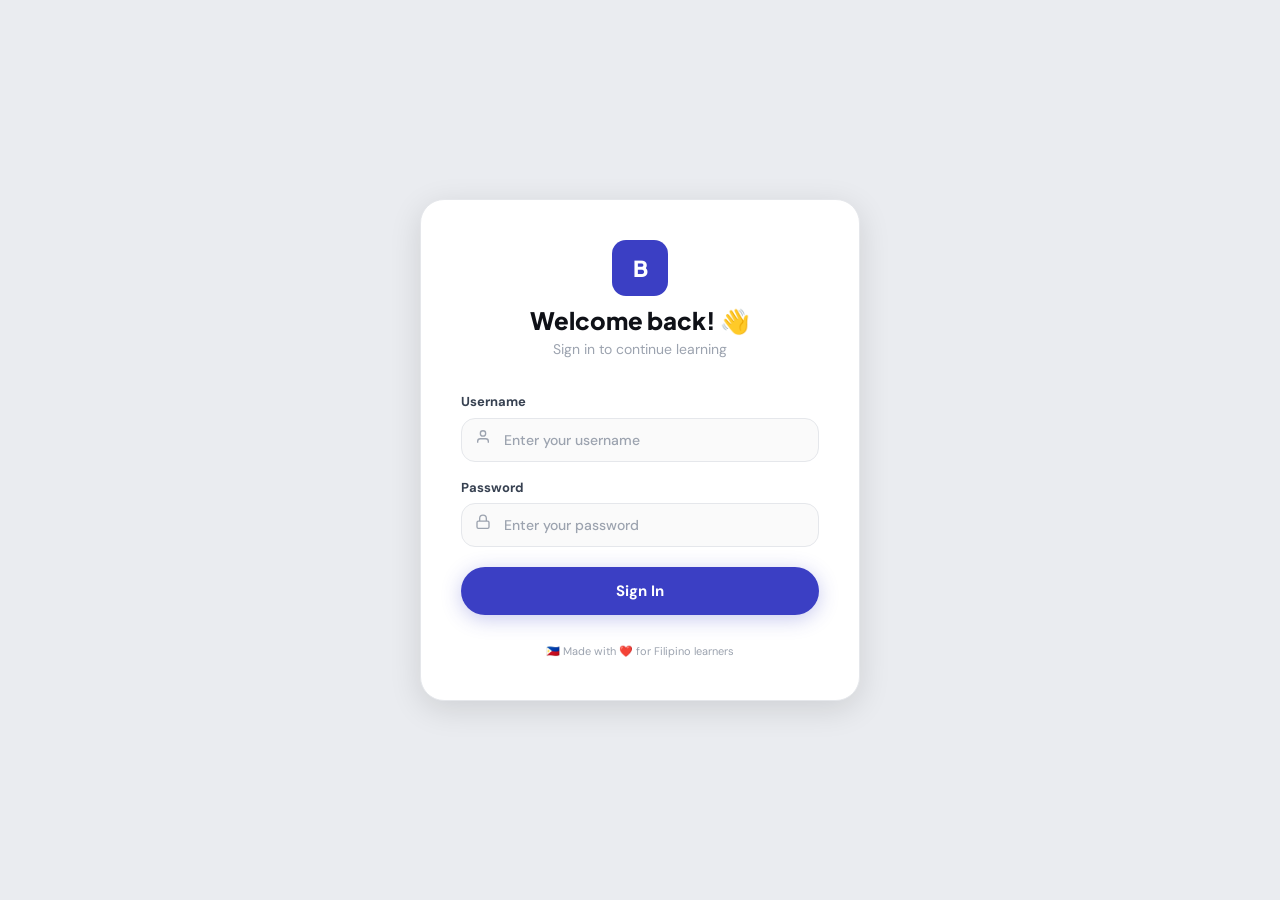
==== src/main/resources/static/index.html @ fdb2c3f0 "fix: create student profile for admin-created students and children" ====
<!doctype html>
<html lang="en">
  <head>
    <meta charset="UTF-8" />
    <meta name="viewport" content="width=device-width, initial-scale=1.0" />
    <title>BIBO – Bacoor Learn</title>
    <link
      href="https://fonts.googleapis.com/css2?family=Plus+Jakarta+Sans:wght@400;500;600;700;800;900&family=DM+Sans:wght@400;500;600;700&display=swap"
      rel="stylesheet"
    />
    <style>
      /* ─── CSS Reset & Variables ─────────────────────────────── */
      *,
      *::before,
      *::after {
        box-sizing: border-box;
        margin: 0;
        padding: 0;
      }

      :root {
        --bg: #eaecf0;
        --sidebar-bg: #ffffff;
        --card-bg: #ffffff;
        --primary: #3b3fc4;
        --primary-dark: #2e31a8;
        --primary-light: #eef0ff;
        --primary-mid: #6366f1;
        --accent-orange: #f59e0b;
        --accent-green: #10b981;
        --accent-red: #ef4444;
        --accent-pink: #ec4899;
        --text-900: #0f1117;
        --text-700: #374151;
        --text-500: #6b7280;
        --text-400: #9ca3af;
        --border: #e5e7eb;
        --shadow-sm: 0 1px 4px rgba(0, 0, 0, 0.06);
        --shadow-md: 0 4px 16px rgba(0, 0, 0, 0.08);
        --shadow-lg: 0 8px 32px rgba(0, 0, 0, 0.12);
        --shadow-primary: 0 4px 20px rgba(59, 63, 196, 0.28);
        --radius-sm: 10px;
        --radius-md: 14px;
        --radius-lg: 18px;
        --radius-xl: 24px;
        --sidebar-w: 260px;
        --font-display: "Plus Jakarta Sans", sans-serif;
        --font-body: "DM Sans", sans-serif;
      }

      html,
      body {
        font-family: var(--font-body);
        background: var(--bg);
        color: var(--text-700);
        min-height: 100vh;
        font-size: 15px;
        line-height: 1.5;
      }

      /* ─── Scrollbar ─────────────────────────────────────────── */
      ::-webkit-scrollbar {
        width: 5px;
      }
      ::-webkit-scrollbar-track {
        background: transparent;
      }
      ::-webkit-scrollbar-thumb {
        background: #d1d5db;
        border-radius: 99px;
      }

      /* ─── Layout ────────────────────────────────────────────── */
      #app-layout {
        display: flex;
        min-height: 100vh;
      }

      /* ─── Sidebar ───────────────────────────────────────────── */
      #sidebar {
        width: var(--sidebar-w);
        min-height: 100vh;
        background: var(--sidebar-bg);
        border-right: 1px solid var(--border);
        display: flex;
        flex-direction: column;
        padding: 24px 16px;
        position: fixed;
        top: 0;
        left: 0;
        bottom: 0;
        z-index: 100;
        transition: transform 0.3s cubic-bezier(0.4, 0, 0.2, 1);
      }

      #sidebar-overlay {
        display: none;
        position: fixed;
        inset: 0;
        background: rgba(0, 0, 0, 0.4);
        z-index: 99;
      }

      .sidebar-logo {
        display: flex;
        align-items: center;
        gap: 10px;
        padding: 4px 8px 20px;
        border-bottom: 1px solid var(--border);
        margin-bottom: 16px;
      }
      .sidebar-logo-icon {
        width: 40px;
        height: 40px;
        border-radius: 10px;
        background: var(--primary);
        color: white;
        display: flex;
        align-items: center;
        justify-content: center;
        font-family: var(--font-display);
        font-weight: 900;
        font-size: 18px;
      }
      .sidebar-logo-text {
        line-height: 1.1;
      }
      .sidebar-logo-title {
        font-family: var(--font-display);
        font-weight: 900;
        font-size: 17px;
        color: var(--text-900);
        letter-spacing: -0.3px;
      }
      .sidebar-logo-sub {
        font-size: 10px;
        font-weight: 600;
        color: var(--text-400);
        letter-spacing: 0.5px;
        text-transform: uppercase;
      }

      .sidebar-nav {
        flex: 1;
        display: flex;
        flex-direction: column;
        gap: 2px;
      }

      .nav-item {
        display: flex;
        align-items: center;
        gap: 12px;
        padding: 11px 12px;
        border-radius: var(--radius-sm);
        font-size: 14px;
        font-weight: 600;
        color: var(--text-500);
        cursor: pointer;
        transition: all 0.18s;
        border: none;
        background: transparent;
        width: 100%;
        text-align: left;
        text-decoration: none;
      }
      .nav-item:hover {
        background: var(--bg);
        color: var(--text-900);
      }
      .nav-item.active {
        background: var(--primary-light);
        color: var(--primary);
        font-weight: 700;
      }
      .nav-item svg {
        flex-shrink: 0;
        width: 18px;
        height: 18px;
      }

      .sidebar-streak {
        background: linear-gradient(135deg, #1e2a78 0%, #3b3fc4 100%);
        border-radius: var(--radius-lg);
        padding: 16px;
        color: white;
        margin-top: 12px;
      }
      .streak-label {
        font-size: 10px;
        font-weight: 700;
        letter-spacing: 0.8px;
        text-transform: uppercase;
        opacity: 0.7;
        margin-bottom: 4px;
        display: flex;
        align-items: center;
        justify-content: space-between;
      }
      .streak-number {
        font-family: var(--font-display);
        font-size: 36px;
        font-weight: 900;
        line-height: 1;
      }
      .streak-days {
        font-size: 16px;
        font-weight: 600;
        opacity: 0.85;
      }
      .streak-bar {
        height: 5px;
        background: rgba(255, 255, 255, 0.25);
        border-radius: 99px;
        margin-top: 12px;
        overflow: hidden;
      }
      .streak-bar-fill {
        height: 100%;
        background: var(--accent-orange);
        border-radius: 99px;
        width: 60%;
      }

      .sidebar-logout {
        display: flex;
        align-items: center;
        gap: 10px;
        padding: 10px 12px;
        border-radius: var(--radius-sm);
        font-size: 13px;
        font-weight: 600;
        color: var(--text-400);
        cursor: pointer;
        transition: all 0.18s;
        border: none;
        background: transparent;
        width: 100%;
        text-align: left;
        margin-top: 8px;
      }
      .sidebar-logout:hover {
        color: var(--accent-red);
        background: #fee2e2;
      }

      /* ─── Main Content ───────────────────────────────────────── */
      #main-content {
        margin-left: var(--sidebar-w);
        flex: 1;
        min-height: 100vh;
        padding: 36px 40px;
        overflow-x: hidden;
      }

      /* ─── Page animations ───────────────────────────────────── */
      .page {
        animation: pageFadeIn 0.28s ease;
      }
      @keyframes pageFadeIn {
        from {
          opacity: 0;
          transform: translateY(10px);
        }
        to {
          opacity: 1;
          transform: translateY(0);
        }
      }

      /* ─── Cards ─────────────────────────────────────────────── */
      .card {
        background: var(--card-bg);
        border-radius: var(--radius-lg);
        box-shadow: var(--shadow-sm);
        border: 1px solid var(--border);
        transition:
          box-shadow 0.2s,
          transform 0.2s;
      }
      .card:hover {
        box-shadow: var(--shadow-md);
      }
      .card-interactive {
        cursor: pointer;
      }
      .card-interactive:hover {
        transform: translateY(-2px);
        box-shadow: var(--shadow-md);
      }

      /* ─── Hero Banner ───────────────────────────────────────── */
      .hero-banner {
        background: linear-gradient(
          135deg,
          #1e2a78 0%,
          #3b3fc4 60%,
          #5b60e0 100%
        );
        border-radius: var(--radius-xl);
        padding: 36px 40px;
        color: white;
        position: relative;
        overflow: hidden;
      }
      .hero-banner::after {
        content: "";
        position: absolute;
        right: -20px;
        top: -20px;
        width: 260px;
        height: 260px;
        background: rgba(255, 255, 255, 0.05);
        border-radius: 50%;
      }
      .hero-banner-icon {
        position: absolute;
        right: 40px;
        top: 50%;
        transform: translateY(-50%);
        opacity: 0.15;
      }

      /* ─── Buttons ───────────────────────────────────────────── */
      .btn {
        display: inline-flex;
        align-items: center;
        justify-content: center;
        gap: 8px;
        border: none;
        cursor: pointer;
        font-family: var(--font-body);
        font-weight: 700;
        border-radius: 99px;
        transition: all 0.18s;
        text-decoration: none;
      }
      .btn:disabled {
        opacity: 0.6;
        cursor: not-allowed;
        transform: none !important;
      }

      .btn-primary {
        background: var(--primary);
        color: white;
        padding: 12px 28px;
        font-size: 14px;
        box-shadow: var(--shadow-primary);
      }
      .btn-primary:hover:not(:disabled) {
        background: var(--primary-dark);
        transform: translateY(-1px);
      }
      .btn-primary:active {
        transform: translateY(0);
      }

      .btn-white {
        background: white;
        color: var(--primary);
        padding: 12px 28px;
        font-size: 14px;
      }
      .btn-white:hover {
        background: #f5f5ff;
        transform: translateY(-1px);
      }

      .btn-orange {
        background: var(--accent-orange);
        color: white;
        padding: 12px 28px;
        font-size: 14px;
        box-shadow: 0 4px 16px rgba(245, 158, 11, 0.35);
      }
      .btn-orange:hover:not(:disabled) {
        filter: brightness(1.08);
        transform: translateY(-1px);
      }

      .btn-ghost {
        background: transparent;
        color: var(--primary);
        padding: 10px 20px;
        font-size: 14px;
        border: 1.5px solid var(--primary-light);
      }
      .btn-ghost:hover {
        background: var(--primary-light);
      }

      .btn-sm {
        padding: 8px 18px;
        font-size: 13px;
      }

      .btn-icon {
        width: 40px;
        height: 40px;
        border-radius: 50%;
        padding: 0;
        flex-shrink: 0;
      }

      /* ─── Stat chips ─────────────────────────────────────────── */
      .stat-chip {
        display: inline-flex;
        align-items: center;
        gap: 7px;
        background: white;
        border: 1px solid var(--border);
        border-radius: 99px;
        padding: 8px 16px;
        font-size: 13px;
        font-weight: 700;
        color: var(--text-700);
      }
      .stat-chip svg {
        width: 16px;
        height: 16px;
      }

      /* ─── Section heading ───────────────────────────────────── */
      .section-header {
        display: flex;
        align-items: center;
        justify-content: space-between;
        margin-bottom: 18px;
      }
      .section-title {
        font-family: var(--font-display);
        font-size: 18px;
        font-weight: 800;
        color: var(--text-900);
      }
      .section-link {
        font-size: 13px;
        font-weight: 700;
        color: var(--primary);
        cursor: pointer;
        text-decoration: none;
      }
      .section-link:hover {
        text-decoration: underline;
      }

      /* ─── Progress bar ──────────────────────────────────────── */
      .progress-track {
        background: var(--bg);
        border-radius: 99px;
        overflow: hidden;
      }
      .progress-fill {
        background: linear-gradient(90deg, var(--primary), var(--primary-mid));
        border-radius: 99px;
        transition: width 0.6s cubic-bezier(0.4, 0, 0.2, 1);
        height: 100%;
      }

      /* ─── Badge/pill ────────────────────────────────────────── */
      .badge {
        display: inline-flex;
        align-items: center;
        border-radius: 99px;
        font-size: 11px;
        font-weight: 700;
        padding: 3px 10px;
      }
      .badge-easy {
        background: #d1fae5;
        color: #065f46;
      }
      .badge-medium {
        background: #fef3c7;
        color: #92400e;
      }
      .badge-hard {
        background: #fee2e2;
        color: #991b1b;
      }
      .badge-new {
        background: var(--primary-light);
        color: var(--primary);
      }
      .badge-done {
        background: #d1fae5;
        color: #065f46;
      }
      .badge-progress {
        background: #fef3c7;
        color: #92400e;
      }

      /* ─── Inputs ─────────────────────────────────────────────── */
      .bibo-input {
        width: 100%;
        padding: 12px 16px;
        border: 1.5px solid var(--border);
        border-radius: var(--radius-md);
        font-family: var(--font-body);
        font-size: 14px;
        font-weight: 500;
        color: var(--text-900);
        background: #fafafa;
        outline: none;
        transition:
          border-color 0.2s,
          box-shadow 0.2s;
      }
      .bibo-input:focus {
        border-color: var(--primary);
        box-shadow: 0 0 0 3px rgba(59, 63, 196, 0.1);
        background: white;
      }
      .bibo-input::placeholder {
        color: var(--text-400);
      }

      .input-group {
        position: relative;
      }
      .input-icon {
        position: absolute;
        left: 14px;
        top: 50%;
        transform: translateY(-50%);
        color: var(--text-400);
        pointer-events: none;
      }
      .input-group .bibo-input {
        padding-left: 42px;
      }

      /* ─── Chat ───────────────────────────────────────────────── */
      .chat-bubble-ai {
        background: white;
        border-radius: 18px 18px 18px 4px;
        box-shadow: var(--shadow-sm);
        border: 1px solid var(--border);
      }
      .chat-bubble-user {
        background: var(--primary);
        color: white;
        border-radius: 18px 18px 4px 18px;
      }

      /* ─── Toast ─────────────────────────────────────────────── */
      #toast {
        position: fixed;
        bottom: 32px;
        left: 50%;
        transform: translateX(-50%) translateY(16px);
        background: var(--text-900);
        color: white;
        padding: 12px 24px;
        border-radius: 99px;
        font-size: 13px;
        font-weight: 700;
        z-index: 9999;
        opacity: 0;
        transition: all 0.3s cubic-bezier(0.4, 0, 0.2, 1);
        pointer-events: none;
        white-space: nowrap;
      }
      #toast.show {
        opacity: 1;
        transform: translateX(-50%) translateY(0);
      }

      /* ─── Spinner ───────────────────────────────────────────── */
      .spinner {
        width: 28px;
        height: 28px;
        border: 3px solid var(--border);
        border-top-color: var(--primary);
        border-radius: 50%;
        animation: spin 0.7s linear infinite;
      }
      @keyframes spin {
        to {
          transform: rotate(360deg);
        }
      }

      /* ─── Typing dots ───────────────────────────────────────── */
      .typing-dot {
        width: 7px;
        height: 7px;
        background: var(--primary-mid);
        border-radius: 50%;
        animation: typingBounce 1.2s ease-in-out infinite;
      }
      .typing-dot:nth-child(2) {
        animation-delay: 0.2s;
      }
      .typing-dot:nth-child(3) {
        animation-delay: 0.4s;
      }
      @keyframes typingBounce {
        0%,
        60%,
        100% {
          transform: translateY(0);
          opacity: 0.4;
        }
        30% {
          transform: translateY(-7px);
          opacity: 1;
        }
      }

      /* ─── Shake ─────────────────────────────────────────────── */
      @keyframes shake {
        0%,
        100% {
          transform: translateX(0);
        }
        20%,
        60% {
          transform: translateX(-6px);
        }
        40%,
        80% {
          transform: translateX(6px);
        }
      }
      .shake {
        animation: shake 0.4s;
      }

      /* ─── Auth pages ─────────────────────────────────────────── */
      #app-auth {
        min-height: 100vh;
        display: flex;
        align-items: center;
        justify-content: center;
        padding: 24px;
        background: var(--bg);
      }
      .auth-card {
        width: 100%;
        max-width: 440px;
        background: white;
        border-radius: var(--radius-xl);
        padding: 40px;
        box-shadow: var(--shadow-lg);
        border: 1px solid var(--border);
      }

      /* ─── Subject color themes ──────────────────────────────── */
      .sub-math {
        --sc: #3b3fc4;
        --sp: #eef0ff;
      }
      .sub-science {
        --sc: #0d9488;
        --sp: #ccfbf1;
      }
      .sub-reading {
        --sc: #f59e0b;
        --sp: #fef3c7;
      }
      .sub-filipino {
        --sc: #ef4444;
        --sp: #fee2e2;
      }
      .sub-arts {
        --sc: #ec4899;
        --sp: #fce7f3;
      }
      .sub-values {
        --sc: #10b981;
        --sp: #d1fae5;
      }

      /* ─── Section dots (lesson) ─────────────────────────────── */
      .section-dot {
        width: 9px;
        height: 9px;
        border-radius: 50%;
        background: var(--border);
        transition: all 0.2s;
      }
      .section-dot.active {
        background: var(--primary);
        transform: scale(1.3);
      }
      .section-dot.done {
        background: var(--accent-green);
      }

      /* ─── Step dots (register) ──────────────────────────────── */
      .step-dot {
        width: 30px;
        height: 30px;
        border-radius: 50%;
        background: var(--border);
        border: 2px solid var(--border);
        display: flex;
        align-items: center;
        justify-content: center;
        font-size: 12px;
        font-weight: 800;
        color: var(--text-400);
        transition: all 0.3s;
      }
      .step-dot.active {
        background: var(--primary);
        border-color: var(--primary);
        color: white;
        box-shadow: 0 0 0 4px rgba(59, 63, 196, 0.18);
      }
      .step-dot.done {
        background: var(--accent-green);
        border-color: var(--accent-green);
        color: white;
      }

      /* ─── Quiz option cards ─────────────────────────────────── */
      .quiz-option {
        display: flex;
        align-items: center;
        gap: 16px;
        padding: 18px 24px;
        border: 2px solid var(--border);
        border-radius: var(--radius-lg);
        cursor: pointer;
        transition: all 0.18s;
        background: white;
        font-size: 16px;
        font-weight: 600;
        color: var(--text-700);
      }
      .quiz-option:hover {
        border-color: var(--primary);
        background: var(--primary-light);
        color: var(--primary);
      }
      .quiz-option.selected {
        border-color: var(--primary);
        background: var(--primary-light);
        color: var(--primary);
      }
      .quiz-option.correct {
        border-color: var(--accent-green);
        background: #d1fae5;
        color: #065f46;
      }
      .quiz-option.wrong {
        border-color: var(--accent-red);
        background: #fee2e2;
        color: #991b1b;
      }
      .quiz-option-key {
        width: 32px;
        height: 32px;
        border-radius: 8px;
        background: var(--bg);
        display: flex;
        align-items: center;
        justify-content: center;
        font-size: 13px;
        font-weight: 800;
        flex-shrink: 0;
        transition: all 0.18s;
      }

      /* ─── Leaderboard ───────────────────────────────────────── */
      .leaderboard-row {
        display: flex;
        align-items: center;
        gap: 12px;
        padding: 14px 0;
        border-bottom: 1px solid var(--border);
      }
      .leaderboard-row:last-child {
        border-bottom: none;
      }
      .leaderboard-row.me {
        background: var(--primary-light);
        border-radius: var(--radius-md);
        padding: 14px 16px;
        margin: 0 -16px;
        border-bottom: none;
      }

      /* ─── Mobile hamburger ──────────────────────────────────── */
      #mobile-menu-btn {
        display: none;
        position: fixed;
        top: 16px;
        left: 16px;
        z-index: 101;
        width: 40px;
        height: 40px;
        border-radius: var(--radius-sm);
        background: white;
        border: 1px solid var(--border);
        box-shadow: var(--shadow-sm);
        cursor: pointer;
        align-items: center;
        justify-content: center;
        flex-direction: column;
        gap: 5px;
      }
      #mobile-menu-btn span {
        display: block;
        width: 18px;
        height: 2px;
        background: var(--text-700);
        border-radius: 99px;
        transition: all 0.2s;
      }

      /* ─── Responsive ────────────────────────────────────────── */
      @media (max-width: 900px) {
        #sidebar {
          transform: translateX(-100%);
        }
        #sidebar.open {
          transform: translateX(0);
        }
        #sidebar-overlay {
          display: block;
          opacity: 0;
          pointer-events: none;
          transition: opacity 0.3s;
        }
        #sidebar-overlay.open {
          opacity: 1;
          pointer-events: all;
        }
        #main-content {
          margin-left: 0;
          padding: 24px 20px;
          padding-top: 72px;
        }
        #mobile-menu-btn {
          display: flex;
        }
      }

      @media (max-width: 640px) {
        #main-content {
          padding: 16px;
          padding-top: 68px;
        }
        .hero-banner {
          padding: 24px 24px;
        }
        .hero-banner-icon {
          display: none;
        }
        .auth-card {
          padding: 28px 24px;
        }
      }

      /* ─── Utility ───────────────────────────────────────────── */
      .grid-2 {
        display: grid;
        grid-template-columns: 1fr 1fr;
        gap: 16px;
      }
      .grid-3 {
        display: grid;
        grid-template-columns: repeat(3, 1fr);
        gap: 16px;
      }
      .grid-4 {
        display: grid;
        grid-template-columns: repeat(4, 1fr);
        gap: 16px;
      }
      @media (max-width: 1200px) {
        .grid-4 {
          grid-template-columns: repeat(2, 1fr);
        }
      }
      @media (max-width: 768px) {
        .grid-3,
        .grid-2 {
          grid-template-columns: 1fr;
        }
      }

      .flex-between {
        display: flex;
        align-items: center;
        justify-content: space-between;
      }
      .flex-center {
        display: flex;
        align-items: center;
      }
      .gap-8 {
        gap: 8px;
      }
      .gap-12 {
        gap: 12px;
      }
      .gap-16 {
        gap: 16px;
      }
      .mb-8 {
        margin-bottom: 8px;
      }
      .mb-12 {
        margin-bottom: 12px;
      }
      .mb-16 {
        margin-bottom: 16px;
      }
      .mb-24 {
        margin-bottom: 24px;
      }
      .mb-32 {
        margin-bottom: 32px;
      }
      .text-sm {
        font-size: 13px;
      }
      .text-xs {
        font-size: 11px;
      }
      .font-bold {
        font-weight: 700;
      }
      .font-black {
        font-weight: 900;
      }
      .text-primary {
        color: var(--primary);
      }
      .text-muted {
        color: var(--text-500);
      }
      .text-orange {
        color: var(--accent-orange);
      }
      .text-green {
        color: var(--accent-green);
      }
      .text-red {
        color: var(--accent-red);
      }
      .truncate {
        overflow: hidden;
        text-overflow: ellipsis;
        white-space: nowrap;
      }

      h1 {
        font-family: var(--font-display);
        font-size: 28px;
        font-weight: 900;
        color: var(--text-900);
        line-height: 1.2;
      }
      h2 {
        font-family: var(--font-display);
        font-size: 22px;
        font-weight: 800;
        color: var(--text-900);
      }
      h3 {
        font-family: var(--font-display);
        font-size: 18px;
        font-weight: 800;
        color: var(--text-900);
      }

      /* ─── Password strength ─────────────────────────────────── */
      .pw-bar {
        height: 4px;
        flex: 1;
        border-radius: 99px;
        background: var(--border);
        transition: background 0.3s;
      }

      /* ─── Pulse animation for streak ────────────────────────── */
      @keyframes pulse-glow {
        0%,
        100% {
          box-shadow: 0 0 0 0 rgba(245, 158, 11, 0.4);
        }
        50% {
          box-shadow: 0 0 0 8px rgba(245, 158, 11, 0);
        }
      }
      .pulse-glow {
        animation: pulse-glow 2s ease-in-out infinite;
      }
    </style>
  </head>
  <body>
    <!-- Mobile hamburger -->
    <button id="mobile-menu-btn" onclick="toggleSidebar()" aria-label="Menu">
      <span></span><span></span><span></span>
    </button>

    <!-- Sidebar overlay -->
    <div id="sidebar-overlay" onclick="toggleSidebar()"></div>

    <!-- Toast -->
    <div id="toast"></div>

    <!-- App root (auth pages render here directly) -->
    <div id="app"></div>

    <script>
      /* ============================================================
   BIBO SPA — Redesigned UI (backend contract unchanged)
   ============================================================ */

      // ── API Layer (unchanged) ──────────────────────────────────
      const API_BASE = "/api";
      //const API_BASE = "";

      const api = {
        async request(method, path, body = null, token = null) {
          const headers = { "Content-Type": "application/json" };
          const validToken =
            token &&
            token !== "null" &&
            token !== "undefined" &&
            token.trim() !== "";
          if (validToken) headers["Authorization"] = `Bearer ${token}`;
          const opts = { method, headers };
          if (body) opts.body = JSON.stringify(body);

          const res = await fetch(API_BASE + path, opts);

          if (!res.ok) {
            const err = await res
              .json()
              .catch(() => ({ message: "Something went wrong" }));
            throw new Error(err.message || `HTTP ${res.status}`);
          }

          return res.json();
        },

        login: (data) => api.request("POST", "/auth/login", data),
        registerStudent: (data) =>
          api.request("POST", "/auth/register/student", data),

        registerParent: (data) =>
          api.request("POST", "/auth/register/parent", data),

        registerTeacher: (data) =>
          api.request("POST", "/auth/register/teacher", data),

        getMe: () => api.request("GET", "/student/me", null, state.token),

        getSubjects: () =>
          api.request("GET", "/subjects/active", null, state.token),

        getLessons: (sid) =>
          api.request("GET", `/lessons/subject/${sid}`, null, state.token),

        getLesson: (lid) =>
          api.request("GET", `/lessons/${lid}`, null, state.token),

        getProgress: (lessonId) =>
          api.request(
            "GET",
            `/student/lessons/${lessonId}/progress`,
            null,
            state.token,
          ),

        getSectionsByLesson: (lessonId) =>
          api.request(
            "GET",
            `/lesson-sections/lesson/${lessonId}`,
            null,
            state.token,
          ),

        startProgress: (lessonId) =>
          api.request(
            "POST",
            `/student/lessons/${lessonId}/start`,
            {},
            state.token,
          ),

        updateProgress: (lessonId, data) =>
          api.request(
            "PATCH",
            `/student/lessons/${lessonId}/progress`,
            data,
            state.token,
          ),

        completeLesson: (lessonId) =>
          api.request(
            "POST",
            `/student/lessons/${lessonId}/complete`,
            {},
            state.token,
          ),

        aiChat: (data) => api.request("POST", "/ai/chat", data, state.token),

        getQuizzesByLesson: (lessonId) =>
          api.request("GET", `/quiz/lesson/${lessonId}`, null, state.token),

        submitQuiz: (data) =>
          api.request("POST", "/quiz/submit", data, state.token),
      };

      // ── State (unchanged) ──────────────────────────────────────
      const state = {
        token: localStorage.getItem("bibo_token") || null,
        user: JSON.parse(localStorage.getItem("bibo_user") || "null"),
        currentPage: "login",
        selectedSubject: null,
        selectedLesson: null,
        chatHistory: [],
        parentView: false,
      };

      function setState(updates) {
        Object.assign(state, updates);
      }

      function saveAuth(token, user) {
        if (
          !token ||
          token === "null" ||
          token === "undefined" ||
          token.trim() === ""
        ) {
          throw new Error("Invalid token received from server");
        }
        state.token = token;
        state.user = user || null;
        localStorage.setItem("bibo_token", token);
        localStorage.setItem("bibo_user", JSON.stringify(user || null));
      }

      function clearAuth() {
        state.token = null;
        state.user = null;
        localStorage.removeItem("bibo_token");
        localStorage.removeItem("bibo_user");
      }

      // ── Router ─────────────────────────────────────────────────
      function navigate(page, data = {}) {
        setState({ currentPage: page, ...data });
        render();
        window.scrollTo(0, 0);
        // Close mobile sidebar
        const sidebar = document.getElementById("sidebar");
        if (sidebar) {
          sidebar.classList.remove("open");
          document.getElementById("sidebar-overlay").classList.remove("open");
        }
      }

      function render() {
        const app = document.getElementById("app");

        if (!state.token) {
          app.innerHTML = `<div id="app-auth">${LoginPage()}</div>`;
          bindLogin();
          return;
        }

        // Authenticated: sidebar + main layout
        app.innerHTML = `
    <div id="app-layout">
      ${SidebarHtml()}
      <div id="main-content">
        <div id="page-container"></div>
      </div>
    </div>`;

        updateSidebarActive();

        const pages = {
          dashboard: () => {
            document.getElementById("page-container").innerHTML =
              DashboardPage();
            bindDashboard();
          },
          subjects: () => {
            document.getElementById("page-container").innerHTML =
              SubjectsPage();
            bindSubjects();
          },
          lessons: () => {
            document.getElementById("page-container").innerHTML = LessonsPage();
            bindLessons();
          },
          lesson: () => {
            document.getElementById("page-container").innerHTML =
              LessonDetailPage();
            bindLessonDetail();
          },
          ai: () => {
            document.getElementById("page-container").innerHTML = AIChatPage();
            bindAIChat();
          },
          parent: () => {
            document.getElementById("page-container").innerHTML =
              ParentViewPage();
            bindParent();
          },
        };
        (pages[state.currentPage] || pages.dashboard)();
      }

      function toggleSidebar() {
        const sidebar = document.getElementById("sidebar");
        const overlay = document.getElementById("sidebar-overlay");
        if (!sidebar) return;
        sidebar.classList.toggle("open");
        overlay.classList.toggle("open");
      }

      function updateSidebarActive() {
        document.querySelectorAll(".nav-item").forEach((el) => {
          el.classList.toggle("active", el.dataset.page === state.currentPage);
        });
      }

      // ── Toast ──────────────────────────────────────────────────
      function showToast(msg, emoji = "✅") {
        const t = document.getElementById("toast");
        t.textContent = `${emoji} ${msg}`;
        t.classList.add("show");
        setTimeout(() => t.classList.remove("show"), 2800);
      }

      // ── Helpers ────────────────────────────────────────────────
      function Loading(msg = "Loading...") {
        return `<div style="display:flex;flex-direction:column;align-items:center;justify-content:center;padding:60px 20px;gap:16px;">
    <div class="spinner"></div>
    <p style="color:var(--text-400);font-size:13px;font-weight:600;">${msg}</p>
  </div>`;
      }

      function EmptyState(emoji, title, sub) {
        return `<div style="display:flex;flex-direction:column;align-items:center;justify-content:center;padding:60px 20px;gap:12px;text-align:center;">
    <div style="font-size:44px;">${emoji}</div>
    <h3 style="font-size:18px;">${title}</h3>
    <p style="color:var(--text-400);font-size:13px;">${sub}</p>
  </div>`;
      }

      function ErrorState(msg) {
        return `<div style="display:flex;flex-direction:column;align-items:center;justify-content:center;padding:60px 20px;gap:12px;text-align:center;">
    <div style="font-size:40px;">😕</div>
    <h3 style="font-size:18px;">Oops!</h3>
    <p style="color:var(--text-400);font-size:13px;">${msg}</p>
  </div>`;
      }

      function statusBadge(status) {
        if (status === "COMPLETED") {
          return `<span class="badge badge-done">✓ Done</span>`;
        }

        if (status === "IN_PROGRESS") {
          return `<span class="badge badge-progress">In Progress</span>`;
        }

        return `<span class="badge badge-new">New</span>`;
      }

      const SUBJECT_STYLES = {
        Math: {
          color: "#3B3FC4",
          pale: "#EEF0FF",
          icon: "🔢",
          gradient: "linear-gradient(135deg,#3B3FC4,#6366F1)",
        },
        Science: {
          color: "#0D9488",
          pale: "#CCFBF1",
          icon: "🔬",
          gradient: "linear-gradient(135deg,#0D9488,#0F766E)",
        },
        Reading: {
          color: "#F59E0B",
          pale: "#FEF3C7",
          icon: "📖",
          gradient: "linear-gradient(135deg,#F59E0B,#D97706)",
        },
        Filipino: {
          color: "#EF4444",
          pale: "#FEE2E2",
          icon: "🇵🇭",
          gradient: "linear-gradient(135deg,#EF4444,#DC2626)",
        },
        Arts: {
          color: "#EC4899",
          pale: "#FCE7F3",
          icon: "🎨",
          gradient: "linear-gradient(135deg,#EC4899,#DB2777)",
        },
        Values: {
          color: "#10B981",
          pale: "#D1FAE5",
          icon: "🌟",
          gradient: "linear-gradient(135deg,#10B981,#059669)",
        },
        English: {
          color: "#3B3FC4",
          pale: "#EEF0FF",
          icon: "📘",
          gradient: "linear-gradient(135deg,#3B3FC4,#6366F1)",
        },
        default: {
          color: "#3B3FC4",
          pale: "#EEF0FF",
          icon: "📝",
          gradient: "linear-gradient(135deg,#3B3FC4,#6366F1)",
        },
      };
      function getSubjectStyle(name) {
        return SUBJECT_STYLES[name] || SUBJECT_STYLES["default"];
      }

      function escapeHtml(str) {
        return String(str)
          .replace(/&/g, "&amp;")
          .replace(/</g, "&lt;")
          .replace(/>/g, "&gt;")
          .replace(/\n/g, "<br/>");
      }

      // SVG icons
      const icons = {
        dashboard: `<svg viewBox="0 0 24 24" fill="none" stroke="currentColor" stroke-width="2" stroke-linecap="round" stroke-linejoin="round"><rect x="3" y="3" width="7" height="7" rx="1"/><rect x="14" y="3" width="7" height="7" rx="1"/><rect x="3" y="14" width="7" height="7" rx="1"/><rect x="14" y="14" width="7" height="7" rx="1"/></svg>`,
        lessons: `<svg viewBox="0 0 24 24" fill="none" stroke="currentColor" stroke-width="2" stroke-linecap="round" stroke-linejoin="round"><path d="M2 3h6a4 4 0 0 1 4 4v14a3 3 0 0 0-3-3H2z"/><path d="M22 3h-6a4 4 0 0 0-4 4v14a3 3 0 0 1 3-3h7z"/></svg>`,
        games: `<svg viewBox="0 0 24 24" fill="none" stroke="currentColor" stroke-width="2" stroke-linecap="round" stroke-linejoin="round"><rect x="2" y="6" width="20" height="12" rx="4"/><path d="M6 12h4m-2-2v4"/><circle cx="16" cy="11" r="1" fill="currentColor"/><circle cx="18" cy="13" r="1" fill="currentColor"/></svg>`,
        quiz: `<svg viewBox="0 0 24 24" fill="none" stroke="currentColor" stroke-width="2" stroke-linecap="round" stroke-linejoin="round"><path d="M9 11l3 3L22 4"/><path d="M21 12v7a2 2 0 0 1-2 2H5a2 2 0 0 1-2-2V5a2 2 0 0 1 2-2h11"/></svg>`,
        ai: `<svg viewBox="0 0 24 24" fill="none" stroke="currentColor" stroke-width="2" stroke-linecap="round" stroke-linejoin="round"><path d="M21 15a2 2 0 0 1-2 2H7l-4 4V5a2 2 0 0 1 2-2h14a2 2 0 0 1 2 2z"/></svg>`,
        research: `<svg viewBox="0 0 24 24" fill="none" stroke="currentColor" stroke-width="2" stroke-linecap="round" stroke-linejoin="round"><circle cx="11" cy="11" r="8"/><path d="m21 21-4.35-4.35"/></svg>`,
        achievements: `<svg viewBox="0 0 24 24" fill="none" stroke="currentColor" stroke-width="2" stroke-linecap="round" stroke-linejoin="round"><path d="M6 9H4.5a2.5 2.5 0 0 1 0-5H6"/><path d="M18 9h1.5a2.5 2.5 0 0 0 0-5H18"/><path d="M4 22h16"/><path d="M10 14.66V17c0 .55-.47.98-.97 1.21C7.85 18.75 7 20.24 7 22"/><path d="M14 14.66V17c0 .55.47.98.97 1.21C16.15 18.75 17 20.24 17 22"/><path d="M18 2H6v7a6 6 0 0 0 12 0V2z"/></svg>`,
        settings: `<svg viewBox="0 0 24 24" fill="none" stroke="currentColor" stroke-width="2" stroke-linecap="round" stroke-linejoin="round"><circle cx="12" cy="12" r="3"/><path d="M19.4 15a1.65 1.65 0 0 0 .33 1.82l.06.06a2 2 0 0 1-2.83 2.83l-.06-.06a1.65 1.65 0 0 0-1.82-.33 1.65 1.65 0 0 0-1 1.51V21a2 2 0 0 1-4 0v-.09A1.65 1.65 0 0 0 9 19.4a1.65 1.65 0 0 0-1.82.33l-.06.06a2 2 0 0 1-2.83-2.83l.06-.06A1.65 1.65 0 0 0 4.68 15a1.65 1.65 0 0 0-1.51-1H3a2 2 0 0 1 0-4h.09A1.65 1.65 0 0 0 4.6 9a1.65 1.65 0 0 0-.33-1.82l-.06-.06a2 2 0 0 1 2.83-2.83l.06.06A1.65 1.65 0 0 0 9 4.68a1.65 1.65 0 0 0 1-1.51V3a2 2 0 0 1 4 0v.09a1.65 1.65 0 0 0 1 1.51 1.65 1.65 0 0 0 1.82-.33l.06-.06a2 2 0 0 1 2.83 2.83l-.06.06A1.65 1.65 0 0 0 19.4 9a1.65 1.65 0 0 0 1.51 1H21a2 2 0 0 1 0 4h-.09a1.65 1.65 0 0 0-1.51 1z"/></svg>`,
        logout: `<svg viewBox="0 0 24 24" fill="none" stroke="currentColor" stroke-width="2" stroke-linecap="round" stroke-linejoin="round" width="16" height="16"><path d="M9 21H5a2 2 0 0 1-2-2V5a2 2 0 0 1 2-2h4"/><polyline points="16 17 21 12 16 7"/><line x1="21" y1="12" x2="9" y2="12"/></svg>`,
        star: `<svg viewBox="0 0 24 24" fill="currentColor"><path d="M12 2l3.09 6.26L22 9.27l-5 4.87 1.18 6.88L12 17.77l-6.18 3.25L7 14.14 2 9.27l6.91-1.01L12 2z"/></svg>`,
        zap: `<svg viewBox="0 0 24 24" fill="currentColor"><polygon points="13 2 3 14 12 14 11 22 21 10 12 10 13 2"/></svg>`,
        flame: `<svg viewBox="0 0 24 24" fill="currentColor"><path d="M12 23C8.136 23 5 19.864 5 16c0-3.175 2.104-5.768 5-7.486V12c0 1.657 1.343 3 3 3s3-1.343 3-3V4.51c2.396 1.26 4 3.855 4 7.49 0 3.864-3.136 7-7 7z"/></svg>`,
        arrowRight: `<svg viewBox="0 0 24 24" fill="none" stroke="currentColor" stroke-width="2.5" stroke-linecap="round" stroke-linejoin="round" width="14" height="14"><polyline points="9 18 15 12 9 6"/></svg>`,
        clock: `<svg viewBox="0 0 24 24" fill="none" stroke="currentColor" stroke-width="2" stroke-linecap="round" stroke-linejoin="round" width="14" height="14"><circle cx="12" cy="12" r="10"/><polyline points="12 6 12 12 16 14"/></svg>`,
        book: `<svg viewBox="0 0 24 24" fill="none" stroke="currentColor" stroke-width="2" stroke-linecap="round" stroke-linejoin="round" width="14" height="14"><path d="M2 3h6a4 4 0 0 1 4 4v14a3 3 0 0 0-3-3H2z"/><path d="M22 3h-6a4 4 0 0 0-4 4v14a3 3 0 0 1 3-3h7z"/></svg>`,
        play: `<svg viewBox="0 0 24 24" fill="currentColor" width="16" height="16"><polygon points="5 3 19 12 5 21 5 3"/></svg>`,
        check: `<svg viewBox="0 0 24 24" fill="none" stroke="currentColor" stroke-width="3" stroke-linecap="round" stroke-linejoin="round" width="14" height="14"><polyline points="20 6 9 17 4 12"/></svg>`,
        trend: `<svg viewBox="0 0 24 24" fill="none" stroke="currentColor" stroke-width="2" stroke-linecap="round" stroke-linejoin="round" width="16" height="16"><polyline points="23 6 13.5 15.5 8.5 10.5 1 18"/><polyline points="17 6 23 6 23 12"/></svg>`,
        location: `<svg viewBox="0 0 24 24" fill="none" stroke="currentColor" stroke-width="2" stroke-linecap="round" stroke-linejoin="round" width="20" height="20"><path d="M21 10c0 7-9 13-9 13s-9-6-9-13a9 9 0 0 1 18 0z"/><circle cx="12" cy="10" r="3"/></svg>`,
        globe: `<svg viewBox="0 0 24 24" fill="none" stroke="currentColor" stroke-width="2" stroke-linecap="round" stroke-linejoin="round" width="20" height="20"><circle cx="12" cy="12" r="10"/><line x1="2" y1="12" x2="22" y2="12"/><path d="M12 2a15.3 15.3 0 0 1 4 10 15.3 15.3 0 0 1-4 10 15.3 15.3 0 0 1-4-10 15.3 15.3 0 0 1 4-10z"/></svg>`,
        beaker: `<svg viewBox="0 0 24 24" fill="none" stroke="currentColor" stroke-width="2" stroke-linecap="round" stroke-linejoin="round" width="20" height="20"><path d="M9 3h6l3 12H6L9 3z"/><path d="M5 21h14"/><path d="M9 3v4l-3 8"/></svg>`,
        history: `<svg viewBox="0 0 24 24" fill="none" stroke="currentColor" stroke-width="2" stroke-linecap="round" stroke-linejoin="round" width="16" height="16"><circle cx="12" cy="12" r="10"/><polyline points="12 6 12 12 16 14"/></svg>`,
        mic: `<svg viewBox="0 0 24 24" fill="none" stroke="currentColor" stroke-width="2" stroke-linecap="round" stroke-linejoin="round" width="18" height="18"><path d="M12 1a3 3 0 0 0-3 3v8a3 3 0 0 0 6 0V4a3 3 0 0 0-3-3z"/><path d="M19 10v2a7 7 0 0 1-14 0v-2"/><line x1="12" y1="19" x2="12" y2="23"/><line x1="8" y1="23" x2="16" y2="23"/></svg>`,
        chevronRight: `<svg viewBox="0 0 24 24" fill="none" stroke="currentColor" stroke-width="2.5" stroke-linecap="round" stroke-linejoin="round" width="16" height="16"><polyline points="9 18 15 12 9 6"/></svg>`,
        send: `<svg viewBox="0 0 24 24" fill="currentColor" width="18" height="18"><path d="M22 2L11 13M22 2L15 22l-4-9-9-4 20-7z"/></svg>`,
      };

      /* ============================================================
   SIDEBAR
   ============================================================ */
      function SidebarHtml() {
        const isParent = state.user?.role === "PARENT";

        const studentNavItems = [
          { id: "dashboard", label: "Dashboard", icon: "dashboard" },
          { id: "subjects", label: "Lessons", icon: "lessons" },
          { id: "games", label: "Games", icon: "games" },
          { id: "quiz", label: "Quiz", icon: "quiz" },
          { id: "ai", label: "AI Tutor", icon: "ai" },
          { id: "research", label: "Research", icon: "research" },
          { id: "achievements", label: "Achievements", icon: "achievements" },
          { id: "settings", label: "Settings", icon: "settings" },
        ];

        const parentNavItems = [
          { id: "parent", label: "Dashboard", icon: "dashboard" },
          { id: "settings", label: "Settings", icon: "settings" },
        ];

        const navItems = isParent ? parentNavItems : studentNavItems;

        const streak = state.user?.streak || 5;
        const xp = state.user?.xp || 1250;

        return `<nav id="sidebar">
    <div class="sidebar-logo">
      <div class="sidebar-logo-icon">B</div>
      <div class="sidebar-logo-text">
        <div class="sidebar-logo-title">BIBO</div>
        <div class="sidebar-logo-sub">${isParent ? "Parent Portal" : "Bacoor Learn"}</div>
      </div>
    </div>

    <div class="sidebar-nav">
      ${navItems
        .map(
          (item) => `
        <button class="nav-item" data-page="${item.id}" onclick="navigate('${item.id}')">
          ${icons[item.icon]}
          <span>${item.label}</span>
        </button>
      `,
        )
        .join("")}
    </div>

    ${
      isParent
        ? `
      <div style="margin-top:auto;padding:16px;background:linear-gradient(135deg,#1e2a78,#3b3fc4);border-radius:var(--radius-lg);color:white;">
        <div style="font-size:10px;font-weight:700;letter-spacing:0.8px;text-transform:uppercase;opacity:0.7;margin-bottom:6px;">Logged in as</div>
        <div style="font-size:14px;font-weight:800;">👨‍👩‍👧 Parent</div>
        <div style="font-size:11px;opacity:0.7;margin-top:2px;">${state.user?.username || ""}</div>
      </div>
      `
        : `
      <div class="sidebar-streak pulse-glow">
        <div class="streak-label">
          <span>Current Streak</span>
          <span style="font-size:14px;">✦</span>
        </div>
        <div style="display:flex;align-items:baseline;gap:6px;margin:4px 0;">
          <span class="streak-number">${streak}</span>
          <span class="streak-days">Days</span>
        </div>
        <div class="streak-bar"><div class="streak-bar-fill"></div></div>
      </div>
    `
    }

    <button class="sidebar-logout" onclick="clearAuth(); render();">
      ${icons.logout}
      <span>Log Out</span>
    </button>
  </nav>`;
      }

      /* ============================================================
   PAGE: LOGIN
   ============================================================ */
      function LoginPage() {
        return `<div class="auth-card page" id="login-card">
    <!-- Logo -->
    <div style="display:flex;flex-direction:column;align-items:center;margin-bottom:32px;gap:10px;">
      <div style="width:56px;height:56px;border-radius:14px;background:var(--primary);display:flex;align-items:center;justify-content:center;">
        <span style="color:white;font-family:var(--font-display);font-weight:900;font-size:22px;">B</span>
      </div>
      <div style="text-align:center;">
        <h1 style="font-size:24px;margin-bottom:4px;">Welcome back! 👋</h1>
        <p style="color:var(--text-400);font-size:14px;">Sign in to continue learning</p>
      </div>
    </div>

    <!-- Error -->
    <div id="login-error" style="display:none;background:#FEE2E2;border:1px solid #FECACA;color:#991B1B;font-size:13px;font-weight:700;padding:12px 16px;border-radius:var(--radius-sm);margin-bottom:16px;">
      ⚠️ <span id="login-error-msg"></span>
    </div>

    <!-- Form -->
    <div style="display:flex;flex-direction:column;gap:16px;">
      <div>
        <label style="display:block;font-size:13px;font-weight:700;color:var(--text-700);margin-bottom:6px;">Username</label>
        <div class="input-group">
          <span class="input-icon">
            <svg viewBox="0 0 24 24" fill="none" stroke="currentColor" stroke-width="2" width="16" height="16"><path d="M20 21v-2a4 4 0 0 0-4-4H8a4 4 0 0 0-4 4v2"/><circle cx="12" cy="7" r="4"/></svg>
          </span>
          <input id="login-username" type="text" placeholder="Enter your username" class="bibo-input" autocomplete="username" />
        </div>
      </div>
      <div>
        <label style="display:block;font-size:13px;font-weight:700;color:var(--text-700);margin-bottom:6px;">Password</label>
        <div class="input-group">
          <span class="input-icon">
            <svg viewBox="0 0 24 24" fill="none" stroke="currentColor" stroke-width="2" width="16" height="16"><rect x="3" y="11" width="18" height="11" rx="2"/><path d="M7 11V7a5 5 0 0 1 10 0v4"/></svg>
          </span>
          <input id="login-password" type="password" placeholder="Enter your password" class="bibo-input" autocomplete="current-password" />
        </div>
      </div>
      <button id="login-btn" class="btn btn-primary" style="width:100%;padding:14px;font-size:15px;margin-top:4px;">
        Sign In
      </button>
    </div>

    <p style="text-align:center;font-size:11px;color:var(--text-400);margin-top:28px;">🇵🇭 Made with ❤️ for Filipino learners</p>
  </div>`;
      }

      function bindLogin() {
        const btn = document.getElementById("login-btn");
        const errDiv = document.getElementById("login-error");
        const errMsg = document.getElementById("login-error-msg");
        const card = document.getElementById("login-card");

        async function doLogin() {
          const username = document
            .getElementById("login-username")
            .value.trim();
          const password = document
            .getElementById("login-password")
            .value.trim();
          if (!username || !password) {
            showError("Please fill in all fields!");
            return;
          }

          btn.disabled = true;
          btn.innerHTML = `<span style="display:inline-flex;align-items:center;gap:8px;"><svg class="animate-spin" style="animation:spin 0.7s linear infinite;" width="16" height="16" viewBox="0 0 24 24" fill="none"><circle opacity=".25" cx="12" cy="12" r="10" stroke="white" stroke-width="4"/><path opacity=".75" fill="white" d="M4 12a8 8 0 018-8v8z"/></svg> Signing in...</span>`;
          errDiv.style.display = "none";

          try {
            const res = await api.login({ username, password });
            saveAuth(res.accessToken, {
              username: res.username,
              role: res.role,
            });
            navigate(res.role === "PARENT" ? "parent" : "dashboard");
          } catch (e) {
            showError(e.message || "Wrong username or password");
            btn.disabled = false;
            btn.innerHTML = "Sign In";
          }
        }

        function showError(msg) {
          errMsg.textContent = msg;
          errDiv.style.display = "block";
          card.classList.add("shake");
          setTimeout(() => card.classList.remove("shake"), 500);
        }

        btn.addEventListener("click", doLogin);
        document
          .getElementById("login-password")
          .addEventListener("keydown", (e) => {
            if (e.key === "Enter") doLogin();
          });
      }

      /* ============================================================
   PAGE: REGISTER
   ============================================================ */
      function RegisterPage() {
        return `<div class="auth-card page" id="reg-card">
    <!-- Logo -->
    <div style="display:flex;flex-direction:column;align-items:center;margin-bottom:28px;gap:8px;">
      <div style="width:48px;height:48px;border-radius:12px;background:var(--primary);display:flex;align-items:center;justify-content:center;">
        <span style="color:white;font-family:var(--font-display);font-weight:900;font-size:20px;">B</span>
      </div>
      <h1 style="font-size:22px;margin-bottom:2px;">Join BIBO! 🌟</h1>
      <p style="color:var(--text-400);font-size:13px;">Join thousands of young learners</p>
    </div>

    <!-- Step indicator -->
    <div style="display:flex;align-items:center;justify-content:center;gap:8px;margin-bottom:24px;" id="reg-steps">
      <div class="step-dot active" id="step-dot-1" data-n="1">1</div>
      <div style="height:2px;width:32px;background:var(--border);border-radius:99px;transition:background 0.3s;" id="step-line-1"></div>
      <div class="step-dot" id="step-dot-2" data-n="2">2</div>
      <div style="height:2px;width:32px;background:var(--border);border-radius:99px;transition:background 0.3s;" id="step-line-2"></div>
      <div class="step-dot" id="step-dot-3" data-n="3">3</div>
    </div>

    <!-- Error -->
    <div id="reg-error" style="display:none;background:#FEE2E2;border:1px solid #FECACA;color:#991B1B;font-size:13px;font-weight:700;padding:12px 16px;border-radius:var(--radius-sm);margin-bottom:16px;">
      ⚠️ <span id="reg-error-msg"></span>
    </div>

    <!-- Step 1 -->
    <div id="reg-step-1">
      <h2 style="font-size:20px;margin-bottom:4px;">Account Details</h2>
      <p style="color:var(--text-400);font-size:13px;margin-bottom:20px;">Step 1 of 3</p>
      <div style="display:flex;flex-direction:column;gap:14px;">
        <div>
          <label style="display:block;font-size:13px;font-weight:700;color:var(--text-700);margin-bottom:6px;">Username</label>
          <input id="reg-username" type="text" placeholder="Choose a username" class="bibo-input" autocomplete="username" />
        </div>
        <div>
          <label style="display:block;font-size:13px;font-weight:700;color:var(--text-700);margin-bottom:6px;">Email</label>
          <input id="reg-email" type="email" placeholder="Enter your email" class="bibo-input" autocomplete="email" />
        </div>
        <div>
          <label style="display:block;font-size:13px;font-weight:700;color:var(--text-700);margin-bottom:6px;">Password</label>
          <input id="reg-password" type="password" placeholder="Create a password" class="bibo-input" autocomplete="new-password" />
          <div id="pw-strength" style="display:none;margin-top:8px;">
            <div style="display:flex;gap:4px;margin-bottom:4px;">
              <div class="pw-bar" id="pw-bar-1"></div>
              <div class="pw-bar" id="pw-bar-2"></div>
              <div class="pw-bar" id="pw-bar-3"></div>
              <div class="pw-bar" id="pw-bar-4"></div>
            </div>
            <p style="font-size:11px;font-weight:700;" id="pw-label"></p>
          </div>
        </div>
        <div>
          <label style="display:block;font-size:13px;font-weight:700;color:var(--text-700);margin-bottom:6px;">Confirm Password</label>
          <input id="reg-confirm" type="password" placeholder="Repeat your password" class="bibo-input" autocomplete="new-password" />
        </div>
        <button id="reg-next-1" class="btn btn-primary" style="width:100%;padding:14px;">Next →</button>
      </div>
    </div>

    <!-- Step 2 -->
    <div id="reg-step-2" style="display:none;">
      <h2 style="font-size:20px;margin-bottom:4px;">About You</h2>
      <p style="color:var(--text-400);font-size:13px;margin-bottom:20px;">Step 2 of 3</p>
      <div style="display:flex;flex-direction:column;gap:14px;">
        <div style="display:grid;grid-template-columns:1fr 1fr;gap:12px;">
          <div>
            <label style="display:block;font-size:13px;font-weight:700;color:var(--text-700);margin-bottom:6px;">First Name</label>
            <input id="reg-firstname" type="text" placeholder="First name" class="bibo-input" autocomplete="given-name" />
          </div>
          <div>
            <label style="display:block;font-size:13px;font-weight:700;color:var(--text-700);margin-bottom:6px;">Last Name</label>
            <input id="reg-lastname" type="text" placeholder="Last name" class="bibo-input" autocomplete="family-name" />
          </div>
        </div>
        <div>
          <label style="display:block;font-size:13px;font-weight:700;color:var(--text-700);margin-bottom:6px;">Age</label>
          <input id="reg-age" type="number" min="7" max="18" placeholder="Your age (7–18)" class="bibo-input" />
        </div>
        <div>
          <label style="display:block;font-size:13px;font-weight:700;color:var(--text-700);margin-bottom:10px;">I am a...</label>
          <div style="display:grid;grid-template-columns:1fr 1fr;gap:10px;">
            ${[
              { val: "STUDENT", icon: "🎒", label: "Student" },
              { val: "PARENT", icon: "👨‍👩‍👧", label: "Parent" },
            ]
              .map(
                (r) => `
              <label class="role-card" data-role="${r.val}" style="cursor:pointer;">
                <input type="radio" name="reg-role" value="${r.val}" style="display:none;" />
                <div id="role-card-${r.val}" style="padding:16px;text-align:center;border-radius:var(--radius-md);border:2px solid var(--border);background:white;transition:all 0.18s;cursor:pointer;">
                  <div style="font-size:28px;margin-bottom:6px;">${r.icon}</div>
                  <div style="font-size:13px;font-weight:700;color:var(--text-700);">${r.label}</div>
                </div>
              </label>`,
              )
              .join("")}
          </div>
        </div>
        <div style="display:flex;gap:10px;">
          <button id="reg-back-2" class="btn btn-ghost" style="flex:1;padding:13px;">← Back</button>
          <button id="reg-next-2" class="btn btn-primary" style="flex:1;padding:13px;">Next →</button>
        </div>
      </div>
    </div>

    <!-- Step 3 -->
    <div id="reg-step-3" style="display:none;">
      <h2 style="font-size:20px;margin-bottom:4px;">Almost There! 🚀</h2>
      <p style="color:var(--text-400);font-size:13px;margin-bottom:20px;">Step 3 of 3 — Review & submit</p>
      <div style="background:var(--primary-light);border-radius:var(--radius-md);padding:16px;margin-bottom:20px;">
        <div style="display:flex;align-items:center;gap:12px;margin-bottom:12px;">
          <div style="width:44px;height:44px;border-radius:12px;background:var(--primary);display:flex;align-items:center;justify-content:center;color:white;font-size:20px;flex-shrink:0;">🦁</div>
          <div>
            <div style="font-weight:800;font-size:15px;color:var(--text-900);" id="summary-name">—</div>
            <div style="font-size:12px;color:var(--text-400);" id="summary-username">—</div>
          </div>
        </div>
        <div style="border-top:1px solid rgba(59,63,196,0.15);padding-top:12px;display:flex;flex-direction:column;gap:8px;">
          ${[
            ["Email", "summary-email"],
            ["Age", "summary-age"],
            ["Role", "summary-role"],
          ]
            .map(
              ([l, id]) => `
            <div style="display:flex;justify-content:space-between;font-size:13px;">
              <span style="color:var(--text-400);">${l}</span>
              <span style="font-weight:700;color:var(--text-900);" id="${id}">—</span>
            </div>`,
            )
            .join("")}
        </div>
      </div>
      <label style="display:flex;align-items:flex-start;gap:10px;cursor:pointer;margin-bottom:20px;">
        <input type="checkbox" id="reg-terms" style="margin-top:2px;width:16px;height:16px;accent-color:var(--primary);flex-shrink:0;" />
        <span style="font-size:12px;color:var(--text-400);line-height:1.5;">
          I agree to the <span style="color:var(--primary);font-weight:700;">Terms of Service</span> and understand this platform is designed for children aged 7–12.
        </span>
      </label>
      <div style="display:flex;gap:10px;">
        <button id="reg-back-3" class="btn btn-ghost" style="flex:1;padding:13px;">← Back</button>
        <button id="reg-submit" class="btn btn-primary" style="flex:1;padding:13px;">Create Account 🎉</button>
      </div>
    </div>

    <!-- Success -->
    <div id="reg-success" style="display:none;text-align:center;padding:20px 0;">
      <div style="font-size:56px;margin-bottom:16px;">🎊</div>
      <h2 style="font-size:22px;margin-bottom:8px;">You're in!</h2>
      <p style="color:var(--text-400);font-size:13px;margin-bottom:24px;">Account created successfully. Let's start learning!</p>
      <button onclick="navigate('login')" class="btn btn-primary" style="width:100%;padding:14px;">Go to Login →</button>
    </div>

    <p style="text-align:center;font-size:13px;color:var(--text-400);margin-top:24px;" id="reg-signin-link">
      Already have an account?
      <button onclick="navigate('login')" style="color:var(--primary);font-weight:700;background:none;border:none;cursor:pointer;">Sign in</button>
    </p>
  </div>`;
      }

      function bindRegister() {
        let currentStep = 1;
        let selectedRole = "";

        function updateStepDots(step) {
          [1, 2, 3].forEach((i) => {
            const dot = document.getElementById(`step-dot-${i}`);
            if (!dot) return;
            dot.className = `step-dot ${i < step ? "done" : i === step ? "active" : ""}`;
            dot.textContent = i < step ? "✓" : String(i);
          });
          [1, 2].forEach((i) => {
            const line = document.getElementById(`step-line-${i}`);
            if (line)
              line.style.background =
                i < step ? "var(--primary)" : "var(--border)";
          });
        }

        function showStep(n) {
          [1, 2, 3].forEach((i) => {
            const el = document.getElementById(`reg-step-${i}`);
            if (el) el.style.display = i === n ? "" : "none";
          });
          currentStep = n;
          updateStepDots(n);
        }

        function showError(msg) {
          const errMsg = document.getElementById("reg-error-msg");
          const errDiv = document.getElementById("reg-error");
          const card = document.getElementById("reg-card");
          errMsg.textContent = msg;
          errDiv.style.display = "block";
          card.classList.add("shake");
          setTimeout(() => card.classList.remove("shake"), 500);
        }

        function hideError() {
          document.getElementById("reg-error").style.display = "none";
        }

        // Password strength
        document
          .getElementById("reg-password")
          .addEventListener("input", function () {
            const val = this.value;
            const strengthDiv = document.getElementById("pw-strength");
            const label = document.getElementById("pw-label");
            if (!val) {
              strengthDiv.style.display = "none";
              return;
            }
            strengthDiv.style.display = "";
            let score = 0;
            if (val.length >= 8) score++;
            if (/[A-Z]/.test(val)) score++;
            if (/[0-9]/.test(val)) score++;
            if (/[^A-Za-z0-9]/.test(val)) score++;
            const colors = ["#EF4444", "#F59E0B", "#10B981", "#3B3FC4"];
            const labels = ["Weak 😬", "Fair 😐", "Good 👍", "Strong 💪"];
            [1, 2, 3, 4].forEach((i) => {
              const bar = document.getElementById(`pw-bar-${i}`);
              bar.style.background =
                i <= score ? colors[score - 1] : "var(--border)";
            });
            label.textContent = labels[score - 1] || "";
            label.style.color = colors[score - 1] || "var(--text-400)";
          });

        // Role card selection
        document.querySelectorAll(".role-card").forEach((card) => {
          card.addEventListener("click", () => {
            selectedRole = card.dataset.role;
            document.querySelectorAll(".role-card > div").forEach((c) => {
              c.style.borderColor = "var(--border)";
              c.style.background = "white";
            });
            const sel = document.getElementById(`role-card-${selectedRole}`);
            sel.style.borderColor = "var(--primary)";
            sel.style.background = "var(--primary-light)";

            const ageInput = document.getElementById("reg-age");
            if (selectedRole === "PARENT") {
              ageInput.min = "18";
              ageInput.max = "120";
              ageInput.placeholder = "Your age (18+)";
            } else {
              ageInput.min = "7";
              ageInput.max = "18";
              ageInput.placeholder = "Your age (7–18)";
            }
            ageInput.value = "";
          });
        });

        document.getElementById("reg-next-1").addEventListener("click", () => {
          hideError();
          const username = document.getElementById("reg-username").value.trim();
          const email = document.getElementById("reg-email").value.trim();
          const password = document.getElementById("reg-password").value;
          const confirm = document.getElementById("reg-confirm").value;
          if (!username || !email || !password || !confirm) {
            showError("Please fill in all fields!");
            return;
          }
          if (username.length < 3) {
            showError("Username must be at least 3 characters.");
            return;
          }
          if (!/^[^\s@]+@[^\s@]+\.[^\s@]+$/.test(email)) {
            showError("Please enter a valid email.");
            return;
          }
          if (password.length < 6) {
            showError("Password must be at least 6 characters.");
            return;
          }
          if (password !== confirm) {
            showError("Passwords do not match!");
            return;
          }
          showStep(2);
        });

        document
          .getElementById("reg-back-2")
          .addEventListener("click", () => showStep(1));

        document.getElementById("reg-next-2").addEventListener("click", () => {
          hideError();
          const firstName = document
            .getElementById("reg-firstname")
            .value.trim();
          const lastName = document.getElementById("reg-lastname").value.trim();
          const age = parseInt(document.getElementById("reg-age").value);
          if (!firstName || !lastName) {
            showError("Please enter your full name!");
            return;
          }

          const isParent = selectedRole === "PARENT";
          if (isParent) {
            if (!age || age < 18) {
              showError("Parents must be at least 18 years old.");
              return;
            }
          } else {
            if (!age || age < 7 || age > 18) {
              showError("Age must be between 7 and 18.");
              return;
            }
          }

          if (!selectedRole) {
            showError("Please select your role!");
            return;
          }
          document.getElementById("summary-name").textContent =
            `${firstName} ${lastName}`;
          document.getElementById("summary-username").textContent =
            "@" + document.getElementById("reg-username").value.trim();
          document.getElementById("summary-email").textContent = document
            .getElementById("reg-email")
            .value.trim();
          document.getElementById("summary-age").textContent =
            age + " years old";
          document.getElementById("summary-role").textContent =
            selectedRole === "STUDENT" ? "🎒 Student" : "👨‍👩‍👧 Parent";
          showStep(3);
        });

        document
          .getElementById("reg-back-3")
          .addEventListener("click", () => showStep(2));

        document
          .getElementById("reg-submit")
          .addEventListener("click", async () => {
            hideError();
            if (!document.getElementById("reg-terms").checked) {
              showError("Please agree to the Terms of Service.");
              return;
            }
            const btn = document.getElementById("reg-submit");
            btn.disabled = true;
            btn.innerHTML = `<span style="display:inline-flex;align-items:center;gap:8px;"><svg style="animation:spin 0.7s linear infinite;" width="16" height="16" viewBox="0 0 24 24" fill="none"><circle opacity=".25" cx="12" cy="12" r="10" stroke="white" stroke-width="4"/><path opacity=".75" fill="white" d="M4 12a8 8 0 018-8v8z"/></svg> Creating...</span>`;

            const firstName = document
              .getElementById("reg-firstname")
              .value.trim();
            const lastName = document
              .getElementById("reg-lastname")
              .value.trim();
            const age = parseInt(document.getElementById("reg-age").value, 10);
            const payload = {
              username: document.getElementById("reg-username").value.trim(),
              email: document.getElementById("reg-email").value.trim(),
              password: document.getElementById("reg-password").value,
              fullName: `${firstName} ${lastName}`.trim(),
              age: age,
              learningLevel: "BEGINNER",
            };
            console.log("REGISTER PAYLOAD:", payload);

            try {
              let res;
              if (selectedRole === "STUDENT") {
                res = await api.registerStudent(payload);
              } else if (selectedRole === "PARENT") {
                res = await api.registerParent({
                  username: payload.username,
                  email: payload.email,
                  password: payload.password,
                });
              } else if (selectedRole === "TEACHER") {
                res = await api.registerTeacher({
                  username: payload.username,
                  email: payload.email,
                  password: payload.password,
                });
              } else {
                throw new Error("Invalid role selected");
              }
              document.getElementById("reg-step-3").style.display = "none";
              document.getElementById("reg-success").style.display = "";
              document.getElementById("reg-signin-link").style.display = "none";
              document.getElementById("reg-steps").style.display = "none";
            } catch (e) {
              showError(e.message || "Registration failed. Please try again.");
              btn.disabled = false;
              btn.innerHTML = "Create Account 🎉";
            }
          });
      }

      /* ============================================================
   PAGE: DASHBOARD
   ============================================================ */
      function DashboardPage() {
        return `<div class="page">
    <!-- Header row -->
    <div class="flex-between mb-32">
      <div>
        <h1 style="font-size:26px;margin-bottom:4px;" id="dash-greeting">Kumusta! 👋</h1>
        <p style="color:var(--text-400);font-size:14px;">Ready to learn something new today?</p>
      </div>
      <div style="display:flex;align-items:center;gap:10px;">
        <div class="stat-chip">
          <span style="color:var(--accent-orange);">${icons.star}</span>
          <span id="dash-xp">1,250 XP</span>
        </div>
        <div class="stat-chip">
          <span style="color:var(--primary);">${icons.zap}</span>
          <span id="dash-streak">5 Day Streak</span>
        </div>
      </div>
    </div>

    <!-- Hero banner -->
    <div class="hero-banner mb-32">
      <div style="max-width:600px;position:relative;z-index:1;">
        <h2 style="color:white;font-size:28px;font-weight:900;margin-bottom:12px;line-height:1.25;">You're crushing your weekly goals! 🎉</h2>
        <p style="color:rgba(255,255,255,0.75);font-size:14px;margin-bottom:24px;line-height:1.6;">
          You've completed 65% of your path. Finish 2 more lessons to unlock the <span style="color:var(--accent-orange);font-weight:700;">Explorer Badge</span>.
        </p>
        <button class="btn btn-orange" onclick="navigate('subjects')">Continue Learning</button>
      </div>
      <div class="hero-banner-icon">
        <svg viewBox="0 0 120 120" fill="none" width="200" height="200"><path d="M20 20h80v80H20z" stroke="white" stroke-width="3" stroke-dasharray="8 4" rx="12"/><circle cx="60" cy="60" r="30" stroke="white" stroke-width="3"/><path d="M45 60l10 10 20-20" stroke="white" stroke-width="4" stroke-linecap="round"/></svg>
      </div>
    </div>

    <!-- 2-col grid: recent lessons + daily progress -->
    <div style="display:grid;grid-template-columns:1fr 340px;gap:24px;align-items:start;" id="dash-grid">
      <!-- Recent lessons -->
      <div>
        <div class="section-header">
          <span class="section-title">Recent Lessons</span>
          <span class="section-link" onclick="navigate('subjects')">View All</span>
        </div>
        <div id="dash-recent">${Loading("Fetching lessons...")}</div>
      </div>

      <!-- Right column -->
      <div style="display:flex;flex-direction:column;gap:16px;">
        <!-- Daily progress -->
        <div class="card" style="padding:20px;">
          <div class="section-title" style="margin-bottom:16px;">Daily Progress</div>
          <div class="flex-between mb-8">
            <span style="font-size:12px;font-weight:700;color:var(--text-400);text-transform:uppercase;letter-spacing:0.5px;">Today's XP</span>
            <span style="font-size:14px;font-weight:800;color:var(--primary);">240/400</span>
          </div>
          <div class="progress-track" style="height:10px;margin-bottom:8px;"><div class="progress-fill" style="height:10px;width:60%;"></div></div>
          <p style="font-size:12px;color:var(--text-400);">Earn 160 more XP to hit your daily goal!</p>
        </div>

        <!-- Milestone -->
        <div class="card" style="padding:20px;">
          <div style="display:flex;align-items:center;gap:10px;margin-bottom:12px;">
            <span style="color:var(--accent-green);width:20px;height:20px;">${icons.check}</span>
            <span class="section-title" style="font-size:16px;">Next Milestone</span>
          </div>
          <p style="font-size:13px;color:var(--text-500);line-height:1.5;">Complete <strong>"Filipino: Pagbasa"</strong> to earn your first certification!</p>
        </div>
      </div>
    </div>

    <style>
      @media(max-width:900px){#dash-grid{grid-template-columns:1fr;}}
    </style>
  </div>`;
      }

      async function bindDashboard() {
        try {
          const user = await api.getMe();
          setState({ user });
          saveAuth(state.token, user);
        } catch (e) {
          if (e.message?.includes("403")) {
              clearAuth();
              render();
              return;   // ← stop here, token is dead
          }
        }

        const name =
          state.user?.name ||
          state.user?.firstName ||
          state.user?.username ||
          "Learner";
        const firstName = name.split(" ")[0];
        const xp = state.user?.xp || 1250;
        const streak = state.user?.streak || 5;

        document.getElementById("dash-greeting").textContent =
          `Kumusta, ${firstName}! 👋`;
        document.getElementById("dash-xp").textContent =
          `${xp.toLocaleString()} XP`;
        document.getElementById("dash-streak").textContent =
          `${streak} Day Streak`;

        let subjects = [];
        try {
          subjects = await api.getSubjects();
          _allSubjects = subjects;
        } catch (e) {
          document.getElementById("dash-recent").innerHTML = ErrorState(
            "Could not load lessons",
          );
          return;
        }

        if (subjects.length === 0) {
          document.getElementById("dash-recent").innerHTML = EmptyState(
            "📭",
            "No lessons yet",
            "Check back soon!",
          );
          return;
        }

        document.getElementById("dash-recent").innerHTML = `
    <div style="display:flex;flex-direction:column;gap:10px;">
      ${subjects
        .slice(0, 4)
        .map((s) => {
          const st = getSubjectStyle(s.name);
          const p = s.progress || 0;
          return `<div class="card card-interactive" style="padding:16px;display:flex;align-items:center;gap:14px;"
             onclick="navigate('lessons', { selectedSubjectId: ${s.id} })">
  <div style="width:40px;height:40px;border-radius:10px;background:${st.pale};display:flex;align-items:center;justify-content:center;font-size:20px;flex-shrink:0;">${st.icon}</div>
          <div style="flex:1;min-width:0;">
            <div style="font-size:10px;font-weight:800;color:${st.color};text-transform:uppercase;letter-spacing:0.5px;">${s.name.toUpperCase()}</div>
            <div style="font-family:var(--font-display);font-weight:700;font-size:14px;color:var(--text-900);margin-top:1px;" class="truncate">${s.description || s.name + " Fundamentals"}</div>
          </div>
          <div style="display:flex;align-items:center;gap:10px;flex-shrink:0;">
            <div style="width:80px;">
              <div class="progress-track" style="height:6px;"><div class="progress-fill" style="height:6px;width:${p}%;background:${st.color};"></div></div>
            </div>
            <span style="font-size:12px;font-weight:800;color:${st.color};width:34px;text-align:right;">${p}%</span>
          </div>
        </div>`;
        })
        .join("")}
    </div>`;
      }

      /* ============================================================
   PAGE: SUBJECTS (Curriculum)
   ============================================================ */
      function SubjectsPage() {
        return `<div class="page">
    <!-- Header -->
    <div style="display:flex;align-items:center;gap:16px;margin-bottom:28px;">
      <div style="width:52px;height:52px;border-radius:14px;background:var(--primary-light);display:flex;align-items:center;justify-content:center;color:var(--primary);">${icons.lessons}</div>
      <div>
        <h1 style="font-size:28px;margin-bottom:2px;">My Curriculum</h1>
        <p style="color:var(--text-400);font-size:14px;">DepEd-aligned learning path for Bacoor's future leaders</p>
      </div>
    </div>

    <!-- Overall progress -->
    <div class="card mb-24" style="padding:24px;">
      <div class="flex-between mb-16">
        <div>
          <p style="font-size:11px;font-weight:700;color:var(--text-400);text-transform:uppercase;letter-spacing:0.5px;margin-bottom:4px;">Overall Progress</p>
          <div style="font-family:var(--font-display);font-size:32px;font-weight:900;color:var(--text-900);" id="overall-pct">—%</div>
        </div>
        <div style="display:flex;gap:24px;text-align:center;">
          <div>
            <div style="font-family:var(--font-display);font-size:26px;font-weight:900;color:var(--primary);" id="overall-done">—</div>
            <div style="font-size:11px;color:var(--text-400);font-weight:600;">Lessons Done</div>
          </div>
          <div>
            <div style="font-family:var(--font-display);font-size:26px;font-weight:900;color:var(--accent-green);" id="overall-unlocked">—</div>
            <div style="font-size:11px;color:var(--text-400);font-weight:600;">Unlocked</div>
          </div>
        </div>
      </div>
      <div class="progress-track" style="height:10px;">
        <div class="progress-fill" id="overall-bar" style="height:10px;width:0%;background:linear-gradient(90deg,var(--primary),var(--primary-mid),#8B5CF6);"></div>
      </div>
    </div>

    <!-- Filter tabs -->
    <div style="display:flex;gap:8px;margin-bottom:24px;" id="subject-tabs">
      <button class="btn btn-primary btn-sm" id="tab-all" onclick="filterSubjects('all',this)">All Subjects</button>
      <button class="btn btn-ghost btn-sm" id="tab-progress" onclick="filterSubjects('progress',this)">In Progress</button>
      <button class="btn btn-ghost btn-sm" id="tab-done" onclick="filterSubjects('done',this)">Completed</button>
    </div>

    <div id="subjects-grid">${Loading("Loading curriculum...")}</div>
  </div>`;
      }

      let _allSubjects = [];
      function filterSubjects(type, btn) {
        document.querySelectorAll("#subject-tabs .btn").forEach((b) => {
          b.className =
            b === btn ? "btn btn-primary btn-sm" : "btn btn-ghost btn-sm";
        });
        let subs = _allSubjects;
        if (type === "progress")
          subs = _allSubjects.filter(
            (s) => (s.progress || 0) > 0 && (s.progress || 0) < 100,
          );
        if (type === "done")
          subs = _allSubjects.filter((s) => (s.progress || 0) >= 100);
        renderSubjectCards(subs);
      }

      function renderSubjectCards(subjects) {
        if (!subjects.length) {
          document.getElementById("subjects-grid").innerHTML = EmptyState(
            "📭",
            "No subjects",
            "Nothing to show here.",
          );
          return;
        }
        document.getElementById("subjects-grid").innerHTML = `
    <div class="grid-2">
      ${subjects
        .map((s) => {
          const st = getSubjectStyle(s.name);
          const p = s.progress || 0;
          const completed = s.completedCount || 0;
          const total = s.lessonCount || 0;
          const timeLeft = s.estimatedTime ? `${s.estimatedTime}m left` : "—";
          return `<div class="card card-interactive" style="padding:24px;"
              onclick="navigate('lessons', { selectedSubjectId: ${s.id} })">
            <div class="flex-between mb-16">
            <div style="width:56px;height:56px;border-radius:14px;background:${st.pale};display:flex;align-items:center;justify-content:center;font-size:28px;">${st.icon}</div>
            <div style="text-align:right;">
              <p style="font-size:11px;font-weight:700;color:var(--text-400);text-transform:uppercase;letter-spacing:0.5px;">Progress</p>
              <p style="font-family:var(--font-display);font-size:24px;font-weight:900;color:${st.color};">${p}%</p>
            </div>
          </div>
          <h3 style="font-size:20px;margin-bottom:4px;">${s.name}</h3>
          <p style="font-size:13px;color:var(--text-400);margin-bottom:14px;">${s.description || ""}</p>
          <div style="display:flex;gap:14px;margin-bottom:14px;">
            <span style="display:flex;align-items:center;gap:5px;font-size:12px;color:var(--text-500);">${icons.book} ${completed}/${total}</span>
            <span style="display:flex;align-items:center;gap:5px;font-size:12px;color:var(--text-500);">${icons.clock} ${timeLeft}</span>
          </div>
          <div class="progress-track" style="height:6px;">
            <div class="progress-fill" style="height:6px;width:${p}%;background:${st.color};"></div>
          </div>
        </div>`;
        })
        .join("")}
    </div>`;
      }

      async function bindSubjects() {
        try {
          _allSubjects = await api.getSubjects();
          const pct = _allSubjects.length
            ? Math.round(
                _allSubjects.reduce((sum, s) => sum + (s.progress || 0), 0) /
                  _allSubjects.length,
              )
            : 0;

          const done = _allSubjects.reduce(
            (sum, s) => sum + (s.completedCount || 0),
            0,
          );
          const total = _allSubjects.reduce(
            (sum, s) => sum + (s.lessonCount || 0),
            0,
          );
          document.getElementById("overall-pct").textContent = pct + "%";
          document.getElementById("overall-done").textContent = done;
          document.getElementById("overall-unlocked").textContent =
            _allSubjects.filter((s) => (s.progress || 0) > 0).length;
          document.getElementById("overall-bar").style.width = pct + "%";
          renderSubjectCards(_allSubjects);
        } catch (e) {
          document.getElementById("subjects-grid").innerHTML = ErrorState(
            e.message,
          );
        }
      }

      /* ============================================================
   PAGE: LESSONS
   ============================================================ */
      function LessonsPage() {
        const s =
          state.selectedSubject ||
          _allSubjects.find((x) => x.id === state.selectedSubjectId);

        const st = s ? getSubjectStyle(s.name) : SUBJECT_STYLES.default;

        return `<div class="page">
    <div style="display:flex;align-items:center;gap:12px;margin-bottom:24px;">
      <button class="btn btn-ghost btn-sm" style="padding:8px 14px;" onclick="navigate('subjects')">← Back</button>
      <h1 style="font-size:24px;">${s ? s.name : "Lessons"}</h1>
    </div>

    ${
      s
        ? `<div style="background:${st.gradient};border-radius:var(--radius-xl);padding:28px;color:white;margin-bottom:28px;display:flex;align-items:center;gap:16px;">
      <div style="font-size:44px;">${st.icon}</div>
      <div>
        <h2 style="color:white;font-size:22px;margin-bottom:4px;">${s.name}</h2>
        <p style="opacity:0.8;font-size:13px;">${s.description || "Explore all lessons"}</p>
      </div>
    </div>`
        : ""
    }

    <div id="lessons-list">${Loading("Loading lessons...")}</div>
  </div>`;
      }

      function openLessonFromList(lesson) {
        setState({ selectedLesson: lesson, currentLessonId: lesson.id });
        navigate("lesson");
      }

      async function bindLessons() {
        const list = document.getElementById("lessons-list");
        const s =
          state.selectedSubject ||
          _allSubjects.find((x) => x.id === state.selectedSubjectId);

        if (!s) {
          if (state.selectedSubjectId != null) {
            try { _allSubjects = await api.getSubjects(); } catch {}
            if (_allSubjects.some((x) => x.id === state.selectedSubjectId)) return render();
          }
          list.innerHTML = ErrorState("No subject selected");
          return;
        }

        try {
          const lessons = await api.getLessons(s.id);

          if (!lessons || !lessons.length) {
            list.innerHTML = EmptyState(
              "📭",
              "No lessons yet",
              "Check back soon!",
            );
            return;
          }

          const st = getSubjectStyle(s.name);

          list.innerHTML = `
          <div style="display:flex;flex-direction:column;gap:10px;">
            ${lessons
              .map((l, i) => {
                const status = l.status || "NOT_STARTED";

                return `
                  <div class="card card-interactive"
                      style="padding:18px;display:flex;align-items:flex-start;gap:14px;"
                      onclick='openLessonFromList(${JSON.stringify(l).replace(/'/g, "&apos;")})'>

                    <div style="
                      width:40px;
                      height:40px;
                      border-radius:10px;
                      background:${st.pale};
                      color:${st.color};
                      display:flex;
                      align-items:center;
                      justify-content:center;
                      font-family:var(--font-display);
                      font-weight:900;
                      font-size:16px;
                      flex-shrink:0;
                    ">
                      ${i + 1}
                    </div>

                    <div style="flex:1;min-width:0;">
                      <div style="display:flex;align-items:flex-start;justify-content:space-between;gap:10px;margin-bottom:4px;">
                        <div style="font-family:var(--font-display);font-weight:700;font-size:15px;color:var(--text-900);">
                          ${l.title}
                        </div>
                        ${statusBadge(status)}
                      </div>

                      <p style="font-size:13px;color:var(--text-400);margin-bottom:8px;">
                        ${l.description || ""}
                      </p>
                    </div>

                    <span style="color:var(--text-400);flex-shrink:0;">${icons.chevronRight}</span>
                  </div>`;
              })
              .join("")}
          </div>`;
        } catch (e) {
          list.innerHTML = ErrorState(e.message);
        }
      }

      /* ============================================================
   PAGE: LESSON DETAIL
   ============================================================ */
      let lessonState = {
        sections: [],
        current: 0,
        progress: null,
        lesson: null,
      };

      function LessonDetailPage() {
        return `<div class="page">
    <div id="lesson-topbar" style="display:flex;align-items:center;gap:12px;margin-bottom:16px;">
      <button class="btn btn-ghost btn-sm" onclick="navigate('lessons')">← Back</button>
      <h2 id="lesson-title" style="font-size:18px;">Loading...</h2>
    </div>
    <div style="display:flex;align-items:center;gap:12px;margin-bottom:24px;">
      <div class="progress-track" style="height:8px;flex:1;"><div class="progress-fill" id="lesson-progress-fill" style="height:8px;width:0%;"></div></div>
      <span style="font-size:13px;font-weight:700;color:var(--primary);width:38px;text-align:right;" id="lesson-progress-txt">0%</span>
    </div>
    <div style="display:flex;gap:6px;justify-content:center;margin-bottom:24px;" id="section-dots"></div>
    <div id="lesson-body">${Loading("Loading lesson...")}</div>
    <div style="display:flex;gap:12px;margin-top:28px;">
      <button id="btn-prev" class="btn btn-ghost" style="flex:1;padding:13px;display:none;" onclick="lessonPrev()">← Back</button>
      <button id="btn-next" class="btn btn-primary" style="flex:1;padding:13px;" onclick="lessonNext()">Next →</button>
      <button id="btn-complete" class="btn" style="flex:1;padding:13px;background:var(--accent-green);color:white;display:none;" onclick="lessonComplete()">✅ Mark Complete</button>
    </div>
  </div>`;
      }

      let _lessonStarting = false; 
      async function bindLessonDetail() {
        const l = state.selectedLesson;
        if (_lessonStarting) return; 
        _lessonStarting = true;
        if (!l) {
          navigate("subjects");
          return;
        }

        try {
          await api.startProgress(l.id);

          const [sections, progress] = await Promise.all([
            api.getSectionsByLesson(l.id),
            api.getProgress(l.id),
          ]);

          lessonState.lesson = l;
          lessonState.sections = sections || [];
          lessonState.progress = progress || null;

          const savedOrder = progress?.currentSectionOrder ?? 0;

          let currentIndex = 0;
          if (lessonState.sections.length > 0) {
            const foundIndex = lessonState.sections.findIndex(
              (s, i) => (s.contentOrder ?? i) === savedOrder,
            );
            currentIndex = foundIndex >= 0 ? foundIndex : 0;
          }

          lessonState.current = currentIndex;

          document.getElementById("lesson-title").textContent =
            l.title || "Lesson";
          renderLessonSection();
        } catch (e) {
          if (!e.message?.includes("409")) {
              document.getElementById("lesson-body").innerHTML = ErrorState(e.message);
          }
        }finally{
          _lessonStarting = false;
        }
      }

      function renderLessonSection() {
        const { sections, current } = lessonState;

        if (!sections.length) {
          document.getElementById("lesson-body").innerHTML = EmptyState(
            "📭",
            "No content",
            "This lesson has no sections yet.",
          );
          return;
        }

        const total = sections.length;
        const pct = Math.round(((current + 1) / total) * 100);
        const isLast = current === total - 1;
        const isFirst = current === 0;

        document.getElementById("lesson-progress-fill").style.width = pct + "%";
        document.getElementById("lesson-progress-txt").textContent = pct + "%";

        document.getElementById("section-dots").innerHTML = sections
          .map(
            (_, i) =>
              `<div class="section-dot ${i < current ? "done" : i === current ? "active" : ""}"></div>`,
          )
          .join("");

        const sec = sections[current];
        const contentHtml = sec.content
          ? `<div style="color:var(--text-700);line-height:1.8;font-size:15px;margin-top:16px;">${sec.content}</div>`
          : "";
        const imageHtml = sec.imageUrl
          ? `<img src="${sec.imageUrl}" alt="${sec.title || ""}" style="width:100%;border-radius:var(--radius-lg);margin-top:16px;max-height:280px;object-fit:cover;" />`
          : "";

        document.getElementById("lesson-body").innerHTML = `
    <div class="card" style="padding:28px;">
      <span class="badge badge-new" style="margin-bottom:12px;display:inline-flex;">Section ${current + 1} of ${total}</span>
      <h2 style="font-size:20px;margin-bottom:0;">${sec.title || "Section " + (current + 1)}</h2>
      ${imageHtml}${contentHtml}
    </div>`;

        document.getElementById("btn-prev").style.display = isFirst
          ? "none"
          : "";
        document.getElementById("btn-next").style.display = isLast
          ? "none"
          : "";
        document.getElementById("btn-complete").style.display = isLast
          ? ""
          : "none";

        api
          .updateProgress(lessonState.lesson.id, {
            progressPercent: pct,
            currentSectionOrder: sec.contentOrder ?? current,
          })
          .catch(() => {});
      }

      function lessonPrev() {
        if (lessonState.current > 0) {
          lessonState.current--;
          renderLessonSection();
          window.scrollTo(0, 0);
        }
      }
      function lessonNext() {
        if (lessonState.current < lessonState.sections.length - 1) {
          lessonState.current++;
          renderLessonSection();
          window.scrollTo(0, 0);
        }
      }
      async function lessonComplete() {
        const btn = document.getElementById("btn-complete");
        btn.disabled = true;
        btn.textContent = "⏳ Saving...";
        try {
          await api.completeLesson(lessonState.lesson.id);
          showToast("Lesson completed! Great job!", "🏆");
          setTimeout(() => navigate("lessons"), 1500);
        } catch (e) {
          showToast("Could not save. Try again.", "⚠️");
          btn.disabled = false;
          btn.textContent = "✅ Mark Complete";
        }
      }

      /* ============================================================
   PAGE: GAMES (Brain Arcade — UI showcase, navigates to lessons)
   ============================================================ */
      function GamesPage() {
        const games = [
          {
            id: "word",
            subj: "English",
            title: "Word Scramble",
            desc: "Unscramble letters to find hidden vocabulary words!",
            icon: "🧠",
            diff: "Easy",
            xp: 50,
          },
          {
            id: "math",
            subj: "Mathematics",
            title: "Math Ninja",
            desc: "Slice through correct numbers and solve equations fast.",
            icon: "⚡",
            diff: "Medium",
            xp: 100,
          },
          {
            id: "logic",
            subj: "Logic",
            title: "Logic Puzzles",
            desc: "Connect the dots and solve the mystery of Zapote Bridge.",
            icon: "🧩",
            diff: "Hard",
            xp: 150,
          },
          {
            id: "eco",
            subj: "Science",
            title: "Eco-Sorter",
            desc: "Help clean up Bacoor by sorting items into the right bins!",
            icon: "🌟",
            diff: "Medium",
            xp: 80,
          },
        ];
        const diffClass = {
          Easy: "badge-easy",
          Medium: "badge-medium",
          Hard: "badge-hard",
        };
        return `<div class="page">
    <div class="flex-between mb-24">
      <div>
        <div style="display:flex;align-items:center;gap:12px;">
          <h1 style="font-size:28px;">Brain Arcade</h1>
          <span style="font-size:24px;">🎮</span>
        </div>
        <p style="color:var(--text-400);font-size:14px;">Have fun and earn XP with these mini-challenges!</p>
      </div>
      <div class="stat-chip" style="background:#FEF3C7;border-color:#FDE68A;">
        <span style="color:var(--accent-orange);">${icons.star}</span>
        <span style="color:#92400E;font-weight:700;">Top Score: 2,500</span>
      </div>
    </div>

    <!-- Featured hero -->
    <div style="background:linear-gradient(135deg,#3730A3 0%,#4F46E5 50%,#6366F1 100%);border-radius:var(--radius-xl);padding:36px;margin-bottom:28px;position:relative;overflow:hidden;cursor:pointer;" onclick="showToast('Coming soon! 🚧', '🎮')">
      <div style="position:absolute;right:-10px;top:50%;transform:translateY(-50%);opacity:0.15;">
        <svg viewBox="0 0 200 200" width="220" height="220" fill="none" stroke="white" stroke-width="6">
          <rect x="20" y="60" width="160" height="100" rx="30"/>
          <path d="M60 110h20m-10-10v20M130 105h5M145 105h5M130 115h5M145 115h5"/>
          <circle cx="100" cy="35" r="20"/>
          <path d="M80 55 Q100 45 120 55"/>
        </svg>
      </div>
      <span style="display:inline-block;background:rgba(255,255,255,0.18);color:white;font-size:11px;font-weight:700;letter-spacing:0.8px;text-transform:uppercase;padding:4px 12px;border-radius:99px;margin-bottom:16px;">Game of the Week</span>
      <h2 style="color:white;font-size:26px;font-weight:900;margin-bottom:10px;line-height:1.25;">Memory Match:<br>Philippine Flags</h2>
      <p style="color:rgba(255,255,255,0.75);font-size:14px;margin-bottom:24px;">Test your focus and learn about national symbols in this timed card challenge.</p>
      <button class="btn btn-white" style="display:inline-flex;align-items:center;gap:8px;">
        ${icons.play} Play Now
      </button>
    </div>

    <!-- Game cards -->
    <div class="grid-4">
      ${games
        .map(
          (g) => `
        <div class="card card-interactive" style="padding:20px;display:flex;flex-direction:column;" onclick="launchGame('${g.id}')">
          <div style="width:48px;height:48px;border-radius:12px;background:var(--bg);display:flex;align-items:center;justify-content:center;font-size:24px;margin-bottom:14px;">${g.icon}</div>
          <div style="display:flex;justify-content:space-between;align-items:center;margin-bottom:6px;">
            <span style="font-size:10px;font-weight:700;color:var(--text-400);text-transform:uppercase;letter-spacing:0.5px;">${g.subj}</span>
            <span class="badge ${diffClass[g.diff]}">${g.diff}</span>
          </div>
          <h3 style="font-size:16px;margin-bottom:6px;">${g.title}</h3>
          <p style="font-size:13px;color:var(--text-400);flex:1;margin-bottom:16px;line-height:1.5;">${g.desc}</p>
          <div style="display:flex;align-items:center;justify-content:space-between;">
            <span style="display:flex;align-items:center;gap:5px;font-size:12px;font-weight:700;color:var(--primary);">${icons.zap} +${g.xp} XP</span>
            <button style="width:30px;height:30px;border-radius:50%;background:var(--primary-light);border:none;cursor:pointer;display:flex;align-items:center;justify-content:center;color:var(--primary);">${icons.play}</button>
          </div>
        </div>`,
        )
        .join("")}
    </div>
  </div>`;
      }

      /* ============================================================
   PAGE: QUIZ
   ============================================================ */
      function QuizPage() {
        window._quizState = {
          quiz: null,
          questions: [],
          current: 0,
          selectedChoiceIds: [], // parallel array, one slot per question
          answered: false,
          timer: 300,
          timerInterval: null,
        };

        return `<div class="page" style="max-width:760px;margin:0 auto;" id="quiz-root">
    <div id="quiz-loading" style="display:flex;flex-direction:column;align-items:center;justify-content:center;min-height:320px;gap:16px;">
      <div class="spinner"></div>
      <p style="color:var(--text-400);font-weight:600;">Loading quiz...</p>
    </div>
    <div id="quiz-body" style="display:none;">
      <!-- Header -->
      <div class="flex-between mb-16">
        <div style="display:flex;align-items:center;gap:12px;">
          <span style="font-size:13px;font-weight:700;color:var(--text-900);padding:6px 14px;background:white;border:1px solid var(--border);border-radius:99px;" id="quiz-title">QUIZ</span>
          <span style="display:flex;align-items:center;gap:6px;font-size:13px;font-weight:600;color:var(--text-500);" id="quiz-timer">⏱ 5:00</span>
        </div>
        <div style="text-align:right;">
          <span style="font-size:10px;font-weight:700;color:var(--text-400);text-transform:uppercase;letter-spacing:0.5px;">Question</span>
          <div style="font-family:var(--font-display);font-size:22px;font-weight:900;color:var(--text-900);" id="quiz-count">1 / ?</div>
        </div>
      </div>
      <!-- Progress -->
      <div class="progress-track mb-28" style="height:8px;">
        <div class="progress-fill" id="quiz-progress" style="height:8px;width:0%;"></div>
      </div>
      <!-- Question card -->
      <div class="card mb-16" style="padding:36px 40px;">
        <h2 style="font-size:22px;line-height:1.5;color:var(--text-900);font-weight:700;" id="quiz-question"></h2>
      </div>
      <!-- Choices -->
      <div style="display:flex;flex-direction:column;gap:10px;" id="quiz-options"></div>
      <!-- Next / Submit -->
      <div style="display:flex;justify-content:flex-end;margin-top:20px;">
        <button class="btn btn-primary" id="quiz-next-btn" style="display:none;" onclick="quizNext()">Next Question →</button>
      </div>
    </div>
  </div>`;
      }

      function quizSelect(idx, choiceId) {
        const qs = window._quizState;
        qs.selectedChoiceIds[qs.current] = choiceId;

        // Highlight selected choice
        document
          .querySelectorAll(".quiz-option")
          .forEach((el) => el.classList.remove("selected"));
        const opt = document.getElementById(`opt-${idx}`);
        if (opt) opt.classList.add("selected");

        document.getElementById("quiz-next-btn").style.display = "";
      }

      function quizNext() {
        const qs = window._quizState;
        // if (!qs.answered) {
        //   showToast("Please select an answer first.", "⚠️");
        //   return;
        // }
        if (qs.selectedChoiceIds[qs.current] === null) {
          showToast("Please select an answer first.", "⚠️");
          return;
        }
        qs.current++;
        renderQuizQuestion();
      }

      async function bindQuiz() {
        const qs = window._quizState;
        const lessonId = state.currentLessonId || 1;

        try {
          const quizzes = await api.getQuizzesByLesson(lessonId);

          if (!quizzes || quizzes.length === 0) {
            document.getElementById("quiz-loading").innerHTML = `
        <div style="text-align:center;padding:48px 0;">
          <div style="font-size:48px;margin-bottom:12px;">📭</div>
          <h3 style="margin-bottom:8px;">No quiz yet</h3>
          <p style="color:var(--text-400);">This lesson doesn't have a quiz attached.</p>
        </div>`;
            return;
          }

          const quiz = quizzes[0];
          qs.quiz = quiz;
          qs.questions = quiz.questions;
          qs.selectedChoiceIds = new Array(quiz.questions.length).fill(null);
          qs.timer = 60 * quiz.questions.length; // 1 min per question

          document.getElementById("quiz-loading").style.display = "none";
          document.getElementById("quiz-body").style.display = "";
          document.getElementById("quiz-title").textContent = quiz.title;

          renderQuizQuestion();
          startQuizTimer();
        } catch (e) {
          document.getElementById("quiz-loading").innerHTML = `
      <div style="text-align:center;padding:48px 0;">
        <div style="font-size:48px;margin-bottom:12px;">⚠️</div>
        <p style="font-weight:700;color:var(--accent-red);">Failed to load quiz</p>
        <p style="font-size:13px;color:var(--text-400);margin-top:6px;">${e.message}</p>
        <button class="btn btn-ghost" style="margin-top:16px;" onclick="navigate('dashboard')">Go to Dashboard</button>
      </div>`;
        }
      }

      function startQuizTimer() {
        const qs = window._quizState;
        qs.timerInterval = setInterval(() => {
          qs.timer--;
          const m = Math.floor(qs.timer / 60);
          const s = String(qs.timer % 60).padStart(2, "0");
          const el = document.getElementById("quiz-timer");
          if (el) el.textContent = `⏱ ${m}:${s}`;
          if (qs.timer <= 0) {
            clearInterval(qs.timerInterval);
            showToast("Time's up! Submitting...", "⏰");
            quizSubmit();
          }
        }, 1000);
      }

      async function quizSubmit() {
        const qs = window._quizState;
        clearInterval(qs.timerInterval);

        // Collect only non-null picks (skipped questions won't count)
        // const selectedChoiceIds = qs.selectedChoiceIds.filter(
        //   (id) => id !== null,
        // );
        const selectedChoiceIds = [...qs.selectedChoiceIds];

        document.getElementById("quiz-root").innerHTML = `
    <div style="display:flex;flex-direction:column;align-items:center;justify-content:center;min-height:320px;gap:16px;">
      <div class="spinner"></div>
      <p style="color:var(--text-400);font-weight:600;">Submitting your answers...</p>
    </div>`;

        try {
          const result = await api.submitQuiz({
            quizId: qs.quiz.id,
            studentId: state.user?.id || null,
            selectedChoiceIds,
          });

          // result: { score, totalItems, passed, message }
          const passed = result.passed;
          const emoji = passed ? "🎊" : "💪";
          const headline = passed ? "Quiz Passed!" : "Keep Practicing!";
          const badgeColor = passed
            ? "var(--accent-green)"
            : "var(--accent-orange)";
          const correctCount = Math.round(
            (result.score / 100) * result.totalItems,
          );

          document.getElementById("quiz-root").innerHTML = `
      <div class="page" style="max-width:480px;margin:0 auto;text-align:center;padding-top:48px;">
        <div style="font-size:64px;margin-bottom:16px;">${emoji}</div>
        <h1 style="font-size:28px;margin-bottom:8px;">${headline}</h1>
        <p style="color:var(--text-400);margin-bottom:24px;">${result.message}</p>

        <!-- Score ring -->
        <div style="display:inline-flex;flex-direction:column;align-items:center;background:${badgeColor}18;border:2px solid ${badgeColor};border-radius:var(--radius-xl);padding:24px 48px;margin-bottom:24px;">
          <div style="font-family:var(--font-display);font-size:56px;font-weight:900;color:${badgeColor};line-height:1;">${result.score}%</div>
          <div style="font-size:13px;font-weight:700;color:var(--text-500);margin-top:4px;">
            ${correctCount} / ${result.totalItems} correct
          </div>
          <div style="font-size:12px;color:var(--text-400);margin-top:2px;">
            Passing score: ${qs.quiz.passingScore}%
          </div>
        </div>

        <div style="display:flex;gap:12px;justify-content:center;">
          <button class="btn btn-primary" onclick="navigate('quiz', { currentLessonId: ${state.currentLessonId || 1} })">Try Again</button>
          <button class="btn btn-ghost" onclick="navigate('dashboard')">Dashboard</button>
        </div>
      </div>`;
        } catch (e) {
          document.getElementById("quiz-root").innerHTML = `
      <div style="text-align:center;padding:48px 0;">
        <div style="font-size:48px;margin-bottom:12px;">⚠️</div>
        <p style="font-weight:700;color:var(--accent-red);">Submission failed</p>
        <p style="font-size:13px;color:var(--text-400);margin-top:6px;">${e.message}</p>
        <button class="btn btn-ghost" style="margin-top:16px;" onclick="navigate('quiz')">Try Again</button>
      </div>`;
        }
      }

      function renderQuizQuestion() {
        const qs = window._quizState;
        const q = qs.questions[qs.current];
        const total = qs.questions.length;
        const keys = ["A", "B", "C", "D", "E"];

        qs.answered = false;

        document.getElementById("quiz-question").textContent = q.questionText;
        document.getElementById("quiz-count").innerHTML =
          `${qs.current + 1} <span style="color:var(--text-400);font-size:16px;">/ ${total}</span>`;
        document.getElementById("quiz-progress").style.width =
          Math.round(((qs.current + 1) / total) * 100) + "%";
        document.getElementById("quiz-next-btn").style.display = "none";

        document.getElementById("quiz-options").innerHTML = q.choices
          .map(
            (c, i) => `
    <div class="quiz-option" id="opt-${i}" onclick="quizSelect(${i}, ${c.id})">
      <div class="quiz-option-key" id="opt-key-${i}">${keys[i]}</div>
      <span>${c.choiceText}</span>
    </div>`,
          )
          .join("");

        const nextBtn = document.getElementById("quiz-next-btn");
        if (qs.current === total - 1) {
          nextBtn.textContent = "Submit Quiz ✓";
          nextBtn.onclick = quizSubmit;
        } else {
          nextBtn.textContent = "Next Question →";
          nextBtn.onclick = quizNext;
        }
      }

      /* ============================================================
      PAGE: AI TUTOR CHAT
      ============================================================ */
      function AIChatPage() {
        const userName =
          state.user?.name ||
          state.user?.firstName ||
          state.user?.username ||
          "there";
        const firstName = userName.split(" ")[0];
        return `<div class="page" style="display:flex;flex-direction:column;height:calc(100vh - 72px);">
    <!-- Chat header -->
    <div class="card mb-16" style="padding:16px 20px;display:flex;align-items:center;justify-content:space-between;flex-shrink:0;">
      <div style="display:flex;align-items:center;gap:12px;">
        <div style="width:44px;height:44px;border-radius:12px;background:var(--primary);display:flex;align-items:center;justify-content:center;color:white;font-size:20px;">✦</div>
        <div>
          <h3 style="font-size:16px;margin-bottom:1px;">Bibo AI Tutor</h3>
          <div style="display:flex;align-items:center;gap:6px;">
            <div style="width:7px;height:7px;background:#10B981;border-radius:50%;"></div>
            <span style="font-size:11px;font-weight:700;color:#10B981;text-transform:uppercase;letter-spacing:0.5px;">Online & Ready</span>
          </div>
        </div>
      </div>
      <button style="width:34px;height:34px;border-radius:50%;background:var(--bg);border:none;cursor:pointer;display:flex;align-items:center;justify-content:center;color:var(--text-400);">${icons.history}</button>
    </div>

    <!-- Messages -->
    <div id="chat-messages" style="flex:1;overflow-y:auto;display:flex;flex-direction:column;gap:16px;padding:4px 0 16px;">
      <div style="display:flex;gap:12px;align-items:flex-start;">
        <div style="width:36px;height:36px;border-radius:50%;background:var(--primary);display:flex;align-items:center;justify-content:center;color:white;font-size:16px;flex-shrink:0;">✦</div>
        <div class="chat-bubble-ai" style="padding:14px 18px;max-width:72%;">
          <p style="font-size:14px;color:var(--text-700);line-height:1.6;">Hello ${firstName}! I'm Bibo, your AI study buddy. What are we learning today? I can help with Math, Science, or English!</p>
          <p style="font-size:11px;color:var(--text-400);margin-top:6px;">10:00 AM</p>
        </div>
      </div>
    </div>

    <!-- Suggestions -->
    <div style="display:flex;flex-wrap:wrap;gap:8px;margin-bottom:12px;flex-shrink:0;" id="chat-suggestions">
      ${[
        "🧮 Explain Fractions",
        "✏️ Check my Grammar",
        "🌍 Science Trivia",
        "🇵🇭 Tagalog Translation",
      ]
        .map(
          (q) =>
            `<button class="btn btn-ghost btn-sm" style="border-radius:99px;font-size:12px;" onclick="sendSuggestion(this,'${q}')">${q}</button>`,
        )
        .join("")}
    </div>

    <!-- Input -->
    <div style="display:flex;gap:10px;align-items:flex-end;flex-shrink:0;" class="card" style="padding:12px 16px;">
      <textarea id="chat-input" placeholder="Ask Bibo anything..." rows="1"
        class="bibo-input" style="flex:1;resize:none;overflow:hidden;min-height:44px;max-height:120px;border-radius:99px;padding:10px 16px;line-height:1.5;"
        oninput="this.style.height='auto';this.style.height=Math.min(this.scrollHeight,120)+'px'"
        onkeydown="if(event.key==='Enter'&&!event.shiftKey){event.preventDefault();sendChat();}"></textarea>
      <button style="color:var(--text-400);background:none;border:none;cursor:pointer;width:40px;height:40px;display:flex;align-items:center;justify-content:center;">${icons.mic}</button>
      <button id="chat-send" onclick="sendChat()" class="btn btn-primary btn-icon" style="width:44px;height:44px;border-radius:50%;padding:0;">${icons.send}</button>
    </div>
    <p style="font-size:11px;color:var(--text-400);text-align:center;margin-top:8px;flex-shrink:0;">⚠ Bibo can make mistakes. Always check with your teacher!</p>
  </div>`;
      }

      function bindAIChat() {}

      function sendSuggestion(btn, text) {
        const suggestionsDiv = document.getElementById("chat-suggestions");
        if (suggestionsDiv) suggestionsDiv.style.display = "none";
        const cleanText = text.replace(/^[^\w]+/, "").replace(/^\S+\s/, "");
        document.getElementById("chat-input").value = cleanText;
        sendChat();
      }

      async function sendChat() {
        const input = document.getElementById("chat-input");
        const msg = input.value.trim();
        if (!msg) return;
        input.value = "";
        input.style.height = "auto";

        const msgs = document.getElementById("chat-messages");
        const now = new Date().toLocaleTimeString([], {
          hour: "2-digit",
          minute: "2-digit",
        });

        msgs.innerHTML += `<div style="display:flex;justify-content:flex-end;">
    <div class="chat-bubble-user" style="padding:12px 16px;max-width:72%;">
      <p style="font-size:14px;line-height:1.5;">${escapeHtml(msg)}</p>
    </div>
  </div>`;

        const typingId = "typing-" + Date.now();
        msgs.innerHTML += `<div style="display:flex;gap:12px;align-items:flex-start;" id="${typingId}">
    <div style="width:36px;height:36px;border-radius:50%;background:var(--primary);display:flex;align-items:center;justify-content:center;color:white;font-size:16px;flex-shrink:0;">✦</div>
    <div class="chat-bubble-ai" style="padding:14px 18px;">
      <div style="display:flex;gap:5px;align-items:center;">
        <div class="typing-dot"></div><div class="typing-dot"></div><div class="typing-dot"></div>
      </div>
    </div>
  </div>`;
        msgs.scrollTop = msgs.scrollHeight;
        document.getElementById("chat-send").disabled = true;

        state.chatHistory.push({ role: "user", content: msg });

        try {
          const res = await api.aiChat({
            message: msg,
            history: state.chatHistory,
          });
          const reply =
            res.reply || res.message || res.response || "I got your message!";
          state.chatHistory.push({ role: "assistant", content: reply });
          document.getElementById(typingId).outerHTML =
            `<div style="display:flex;gap:12px;align-items:flex-start;">
      <div style="width:36px;height:36px;border-radius:50%;background:var(--primary);display:flex;align-items:center;justify-content:center;color:white;font-size:16px;flex-shrink:0;">✦</div>
      <div class="chat-bubble-ai" style="padding:14px 18px;max-width:72%;">
        <p style="font-size:14px;color:var(--text-700);line-height:1.6;">${escapeHtml(reply)}</p>
        <p style="font-size:11px;color:var(--text-400);margin-top:6px;">${now}</p>
      </div>
    </div>`;
        } catch (e) {
          document.getElementById(typingId).outerHTML =
            `<div style="display:flex;gap:12px;align-items:flex-start;">
      <div style="width:36px;height:36px;border-radius:50%;background:var(--primary);display:flex;align-items:center;justify-content:center;color:white;font-size:16px;flex-shrink:0;">✦</div>
      <div class="chat-bubble-ai" style="padding:14px 18px;max-width:72%;">
        <p style="font-size:14px;color:var(--accent-red);">Sorry, I couldn't connect. Please try again! 😅</p>
      </div>
    </div>`;
        }
        document.getElementById("chat-send").disabled = false;
        msgs.scrollTop = msgs.scrollHeight;
      }

      /* ============================================================
   PAGE: RESEARCH / DISCOVER
   ============================================================ */
      function ResearchPage() {
        const topics = [
          {
            icon: icons.location,
            title: "Bacoor History",
            desc: "Discover the 'City of Strike' and the history of Zapote Bridge.",
            color: "#F59E0B",
            pale: "#FEF3C7",
          },
          {
            icon: icons.globe,
            title: "Space & Stars",
            desc: "How far is the moon? Learn about our amazing solar system.",
            color: "#3B3FC4",
            pale: "#EEF0FF",
          },
          {
            icon: icons.beaker,
            title: "Ocean Life",
            desc: "Meet the creatures living in the deep blue sea.",
            color: "#10B981",
            pale: "#D1FAE5",
          },
          {
            icon: icons.book,
            title: "Ancient Giants",
            desc: "Explore the era of Dinosaurs and how they lived.",
            color: "#8B5CF6",
            pale: "#EDE9FE",
          },
        ];
        return `<div class="page">
    <div style="text-align:center;margin-bottom:36px;">
      <p style="font-size:11px;font-weight:700;color:var(--primary);text-transform:uppercase;letter-spacing:0.8px;margin-bottom:10px;">✦ Powered by BIBO AI</p>
      <h1 style="font-size:40px;line-height:1.15;max-width:560px;margin:0 auto 28px;">What do you want to discover today?</h1>
      <div style="position:relative;max-width:640px;margin:0 auto;">
        <span style="position:absolute;left:18px;top:50%;transform:translateY(-50%);color:var(--text-400);">${icons.research}</span>
        <input type="text" id="research-input" placeholder="Search for history, science, or local facts..." 
          class="bibo-input" style="padding:16px 20px 16px 50px;border-radius:var(--radius-xl);font-size:15px;box-shadow:var(--shadow-md);"
          onkeydown="if(event.key==='Enter')doResearch()" />
      </div>
      <div id="research-results" style="max-width:640px;margin:16px auto 0;"></div> 
    </div>

    <!-- Trending topics -->
    <div class="section-header">
      <div style="display:flex;align-items:center;gap:8px;">
        <span style="color:var(--primary);">${icons.trend}</span>
        <span class="section-title">Trending Topics</span>
      </div>
    </div>
    <div class="grid-4 mb-32">
      ${topics
        .map(
          (t) => `
        <div class="card card-interactive" style="padding:22px;">
          <div style="width:44px;height:44px;border-radius:12px;background:${t.pale};display:flex;align-items:center;justify-content:center;color:${t.color};margin-bottom:14px;">${t.icon}</div>
          <h3 style="font-size:16px;margin-bottom:8px;">${t.title}</h3>
          <p style="font-size:13px;color:var(--text-400);line-height:1.5;margin-bottom:14px;">${t.desc}</p>
          <span style="font-size:13px;font-weight:700;color:${t.color};cursor:pointer;">Explore →</span>
        </div>`,
        )
        .join("")}
    </div>

    <!-- Local spotlight -->
    <div style="display:grid;grid-template-columns:1fr 1.5fr;gap:24px;align-items:center;">
      <div style="height:200px;background:linear-gradient(135deg,#1E2A78,#3B3FC4);border-radius:var(--radius-xl);display:flex;align-items:center;justify-content:center;font-size:60px;">🏙</div>
      <div class="card" style="padding:28px;">
        <span style="display:inline-block;background:#FEF3C7;color:#92400E;font-size:11px;font-weight:700;letter-spacing:0.5px;padding:4px 12px;border-radius:99px;margin-bottom:12px;">Local Spotlight: Bacoor</span>
        <h2 style="font-size:20px;margin-bottom:8px;">The Battle of Zapote Bridge</h2>
        <p style="font-size:13px;color:var(--text-400);line-height:1.6;margin-bottom:16px;">Learn about the pivotal battle that took place right here in Bacoor during the Philippine-American War in 1897.</p>
        <button class="btn btn-primary btn-sm">Read More →</button>
      </div>
    </div>

    <style>@media(max-width:700px){.research-local-grid{grid-template-columns:1fr !important;}}</style>
  </div>`;
      }

      /* ============================================================
   PAGE: ACHIEVEMENTS / HALL OF FAME
   ============================================================ */
      function AchievementsPage() {
        const badges = [
          {
            icon: "⚡",
            title: "Early Bird",
            desc: "Completed a lesson before 8 AM",
            earned: "Oct 12",
            locked: false,
          },
          {
            icon: "🎯",
            title: "Math Whiz",
            desc: "Scored 100% in 5 Math Quizzes",
            earned: "Oct 15",
            locked: false,
          },
          {
            icon: "📖",
            title: "Storyteller",
            desc: "Finished the English Reading Path",
            earned: null,
            locked: true,
          },
          {
            icon: "🏆",
            title: "Bacoor Hero",
            desc: "Researched 3 local history facts",
            earned: null,
            locked: true,
          },
        ];
        const leaderboard = [
          {
            rank: 1,
            initials: "MC",
            name: "Maria C.",
            xp: "12,450",
            isMe: false,
          },
          {
            rank: 2,
            initials: "JD",
            name: "Juan D. (You)",
            xp: "10,200",
            isMe: true,
          },
          {
            rank: 3,
            initials: "PS",
            name: "Pedro S.",
            xp: "9,800",
            isMe: false,
          },
          {
            rank: 4,
            initials: "EG",
            name: "Elena G.",
            xp: "8,500",
            isMe: false,
          },
        ];
        return `<div class="page">
    <!-- Header -->
    <div class="flex-between mb-28">
      <div>
        <h1 style="font-size:28px;margin-bottom:4px;">Hall of Fame</h1>
        <p style="color:var(--text-400);font-size:14px;">Every lesson is a step toward greatness!</p>
      </div>
      <div class="card" style="padding:16px 24px;text-align:center;">
        <div style="display:flex;gap:32px;">
          <div><p style="font-size:10px;font-weight:700;color:var(--text-400);text-transform:uppercase;margin-bottom:2px;">Total XP</p><p style="font-family:var(--font-display);font-size:22px;font-weight:900;color:var(--primary);">10,200</p></div>
          <div><p style="font-size:10px;font-weight:700;color:var(--text-400);text-transform:uppercase;margin-bottom:2px;">Global Rank</p><p style="font-family:var(--font-display);font-size:22px;font-weight:900;color:var(--accent-orange);">#2</p></div>
        </div>
      </div>
    </div>

    <!-- Stat cards -->
    <div class="grid-4 mb-32">
      ${[
        {
          icon: "🔥",
          label: "Current Streak",
          val: "5 Days",
          color: "#F59E0B",
        },
        { icon: "✅", label: "Lessons Finished", val: "24", color: "#10B981" },
        { icon: "⭐", label: "Perfect Quizzes", val: "12", color: "#F59E0B" },
        {
          icon: "📈",
          label: "Learning Hours",
          val: "48h",
          color: "var(--primary)",
        },
      ]
        .map(
          (s) => `
        <div class="card" style="padding:20px;">
          <p style="font-size:10px;font-weight:700;color:var(--text-400);text-transform:uppercase;letter-spacing:0.5px;margin-bottom:8px;">${s.label}</p>
          <div style="display:flex;align-items:center;gap:10px;">
            <span style="font-size:22px;">${s.icon}</span>
            <span style="font-family:var(--font-display);font-size:22px;font-weight:900;color:${s.color};">${s.val}</span>
          </div>
        </div>`,
        )
        .join("")}
    </div>

    <!-- Badges + Leaderboard -->
    <div style="display:grid;grid-template-columns:1.4fr 1fr;gap:24px;align-items:start;">
      <div>
        <div class="section-header">
          <div style="display:flex;align-items:center;gap:10px;">
            <span style="color:var(--primary);font-size:20px;">🏅</span>
            <span class="section-title">My Badges</span>
          </div>
        </div>
        <div class="grid-2">
          ${badges
            .map(
              (b) => `
            <div class="card" style="padding:20px;${b.locked ? "opacity:0.45;" : ""}">
              <div style="width:44px;height:44px;border-radius:12px;background:var(--bg);display:flex;align-items:center;justify-content:center;font-size:22px;margin-bottom:12px;">${b.locked ? "🏆" : b.icon}</div>
              <h3 style="font-size:14px;margin-bottom:4px;">${b.title}</h3>
              <p style="font-size:12px;color:var(--text-400);margin-bottom:8px;">${b.desc}</p>
              ${b.earned ? `<p style="font-size:11px;font-weight:700;color:var(--accent-green);text-transform:uppercase;letter-spacing:0.5px;">Earned ${b.earned}</p>` : `<p style="font-size:11px;color:var(--text-400);">🔒 Locked</p>`}
            </div>`,
            )
            .join("")}
        </div>
      </div>

      <div class="card" style="padding:20px;">
        <div style="display:flex;align-items:center;gap:10px;margin-bottom:16px;">
          <span style="font-size:18px;">👥</span>
          <span class="section-title">Top Learners</span>
        </div>
        ${leaderboard
          .map(
            (r) => `
          <div class="leaderboard-row ${r.isMe ? "me" : ""}">
            <span style="font-size:13px;font-weight:800;color:${r.rank <= 3 ? "var(--accent-orange)" : "var(--text-400)"};width:24px;">#${r.rank}</span>
            <div style="width:34px;height:34px;border-radius:50%;background:${r.isMe ? "var(--primary)" : "var(--bg)"};display:flex;align-items:center;justify-content:center;font-size:12px;font-weight:800;color:${r.isMe ? "white" : "var(--text-500)"};">${r.initials}</div>
            <span style="flex:1;font-size:13px;font-weight:${r.isMe ? "800" : "600"};color:var(--text-900);">${r.name}</span>
            <span style="font-size:13px;font-weight:700;color:${r.isMe ? "var(--primary)" : "var(--text-500)"};">${r.xp} XP</span>
          </div>`,
          )
          .join("")}
        <div style="text-align:center;margin-top:16px;">
          <span style="font-size:13px;font-weight:700;color:var(--primary);cursor:pointer;">View Full Rankings →</span>
        </div>
      </div>
    </div>

    <style>@media(max-width:768px){.ach-grid{grid-template-columns:1fr !important;}}</style>
  </div>`;
      }

      /* ============================================================
   PAGE: SETTINGS
   ============================================================ */
      function SettingsPage() {
        const name =
          state.user?.name ||
          state.user?.firstName ||
          state.user?.username ||
          "Learner";
        const username = state.user?.username || "";
        return `<div class="page" style="max-width:680px;">
    <h1 style="font-size:26px;margin-bottom:4px;">Settings</h1>
    <p style="color:var(--text-400);font-size:14px;margin-bottom:28px;">Manage your account and preferences</p>

    <!-- Profile -->
    <div class="card mb-16" style="padding:24px;">
      <h3 style="font-size:16px;margin-bottom:16px;">Profile</h3>
      <div style="display:flex;align-items:center;gap:16px;margin-bottom:20px;">
        <div style="width:56px;height:56px;border-radius:50%;background:var(--primary);display:flex;align-items:center;justify-content:center;color:white;font-family:var(--font-display);font-weight:900;font-size:20px;">${name[0].toUpperCase()}</div>
        <div>
          <p style="font-weight:700;font-size:15px;color:var(--text-900);">${name}</p>
          <p style="font-size:13px;color:var(--text-400);">@${username}</p>
        </div>
        <button class="btn btn-ghost btn-sm" style="margin-left:auto;">Edit Profile</button>
      </div>
      <div style="display:flex;flex-direction:column;gap:14px;">
        ${[
          ["Display Name", name, "text"],
          ["Email", state.user?.email || "—", "email"],
        ]
          .map(
            ([l, v]) => `
          <div>
            <label style="display:block;font-size:12px;font-weight:700;color:var(--text-400);text-transform:uppercase;letter-spacing:0.5px;margin-bottom:6px;">${l}</label>
            <input type="text" value="${v}" class="bibo-input" readonly style="background:var(--bg);cursor:default;" />
          </div>`,
          )
          .join("")}
      </div>
    </div>

    <!-- Preferences -->
    <div class="card mb-16" style="padding:24px;">
      <h3 style="font-size:16px;margin-bottom:16px;">Preferences</h3>
      ${[
        ["🔔", "Push Notifications", "Get reminders for daily learning goals"],
        ["🔊", "Sound Effects", "Enable sounds for correct/wrong answers"],
        ["🌙", "Dark Mode", "Switch to a darker interface"],
      ]
        .map(
          ([icon, label, desc]) => `
        <div style="display:flex;align-items:center;justify-content:space-between;padding:12px 0;border-bottom:1px solid var(--border);">
          <div style="display:flex;align-items:center;gap:12px;">
            <span style="font-size:20px;">${icon}</span>
            <div>
              <p style="font-size:14px;font-weight:600;color:var(--text-900);">${label}</p>
              <p style="font-size:12px;color:var(--text-400);">${desc}</p>
            </div>
          </div>
          <div style="width:44px;height:24px;border-radius:99px;background:var(--border);cursor:pointer;position:relative;transition:background 0.2s;" onclick="this.style.background=this.style.background==='var(--primary)'?'var(--border)':'var(--primary)'">
            <div style="width:20px;height:20px;border-radius:50%;background:white;position:absolute;top:2px;left:2px;transition:left 0.2s;box-shadow:0 1px 3px rgba(0,0,0,0.2);"></div>
          </div>
        </div>`,
        )
        .join("")}
    </div>

    <!-- Account -->
    <div class="card mb-16" style="padding:24px;">
      <h3 style="font-size:16px;margin-bottom:16px;">Account</h3>
      <div style="display:flex;flex-direction:column;gap:10px;">
        <button class="btn btn-ghost" style="justify-content:flex-start;border-radius:var(--radius-sm);">🔑 Change Password</button>
        <button class="btn btn-ghost" style="justify-content:flex-start;border-radius:var(--radius-sm);">📋 Download My Data</button>
        <button style="display:flex;align-items:center;gap:10px;padding:10px 20px;border-radius:var(--radius-sm);background:none;border:1.5px solid #FECACA;color:var(--accent-red);font-size:14px;font-weight:700;cursor:pointer;transition:all 0.18s;" onclick="clearAuth();render();">
          ${icons.logout} Sign Out
        </button>
      </div>
    </div>
  </div>`;
      }

      /* ============================================================
   PAGE: PARENT VIEW
   ============================================================ */
      function ParentViewPage() {
        return `<div class="page">

    <!-- ── Header ── -->
    <div style="display:flex;align-items:center;justify-content:space-between;margin-bottom:28px;flex-wrap:wrap;gap:12px;">
      <div>
        <h1 style="font-family:var(--font-display);font-size:26px;font-weight:900;color:var(--text-900);margin-bottom:2px;">Parent Dashboard 👨‍👩‍👧</h1>
        <p style="font-size:13px;color:var(--text-400);">Monitor your child's learning journey</p>
      </div>
      <!-- Notification Bell -->
      <div style="position:relative;cursor:pointer;" onclick="toggleParentNotifs()">
        <div style="width:44px;height:44px;border-radius:50%;background:white;border:1.5px solid var(--border);display:flex;align-items:center;justify-content:center;font-size:20px;box-shadow:var(--shadow-sm);">🔔</div>
        <div id="notif-badge" style="position:absolute;top:-3px;right:-3px;width:18px;height:18px;background:var(--accent-red);border-radius:50%;border:2px solid white;display:flex;align-items:center;justify-content:center;font-size:9px;font-weight:800;color:white;">3</div>
        <!-- Dropdown -->
        <div id="notif-dropdown" style="display:none;position:absolute;right:0;top:52px;width:300px;background:white;border-radius:var(--radius-lg);box-shadow:var(--shadow-lg);border:1px solid var(--border);z-index:200;overflow:hidden;">
          <div style="padding:14px 16px;border-bottom:1px solid var(--border);display:flex;align-items:center;justify-content:space-between;">
            <span style="font-weight:800;font-size:14px;color:var(--text-900);">Notifications</span>
            <span style="font-size:11px;color:var(--primary);font-weight:700;cursor:pointer;" onclick="clearNotifs(event)">Mark all read</span>
          </div>
          ${[
            {
              icon: "⚠️",
              color: "#fef3c7",
              title: "Math needs attention",
              desc: "Progress dropped below 40% this week",
              time: "2h ago",
              unread: true,
            },
            {
              icon: "🏆",
              color: "#d1fae5",
              title: "Quiz completed!",
              desc: "Scored 90% on Filipino Quiz 3",
              time: "Yesterday",
              unread: true,
            },
            {
              icon: "📚",
              color: "#eef0ff",
              title: "New lesson available",
              desc: "Science: The Water Cycle is now unlocked",
              time: "2 days ago",
              unread: true,
            },
          ]
            .map(
              (n) => `
          <div style="padding:12px 16px;display:flex;gap:10px;align-items:flex-start;background:${n.unread ? "#fafbff" : "white"};border-bottom:1px solid var(--border);">
            <div style="width:36px;height:36px;border-radius:10px;background:${n.color};display:flex;align-items:center;justify-content:center;font-size:16px;flex-shrink:0;">${n.icon}</div>
            <div style="flex:1;min-width:0;">
              <p style="font-size:13px;font-weight:700;color:var(--text-900);margin-bottom:2px;">${n.title}</p>
              <p style="font-size:12px;color:var(--text-500);margin-bottom:4px;">${n.desc}</p>
              <p style="font-size:11px;color:var(--text-400);">${n.time}</p>
            </div>
            ${n.unread ? '<div style="width:8px;height:8px;border-radius:50%;background:var(--primary);flex-shrink:0;margin-top:4px;"></div>' : ""}
          </div>`,
            )
            .join("")}
        </div>
      </div>
    </div>

    <!-- ── Child Profile Card ── -->
    <div class="card mb-24" style="padding:20px;display:flex;align-items:center;justify-content:space-between;flex-wrap:wrap;gap:12px;">
      <div style="display:flex;align-items:center;gap:14px;">
        <div style="width:56px;height:56px;border-radius:16px;background:linear-gradient(135deg,var(--primary),var(--primary-mid));display:flex;align-items:center;justify-content:center;font-size:28px;">🦁</div>
        <div>
          <p style="font-weight:800;font-size:17px;color:var(--text-900);" id="parent-child-name">Loading...</p>
          <p style="font-size:13px;color:var(--text-400);" id="parent-child-grade">Student</p>
        </div>
      </div>
      <!-- Child Switcher -->
      <div style="display:flex;align-items:center;gap:8px;">
        <span style="font-size:12px;font-weight:600;color:var(--text-400);">Linked Children</span>
        <div style="display:flex;gap:6px;">
          <div onclick="showLinkedChildrenModal()" 
               style="width:34px;height:34px;border-radius:50%;background:var(--primary);border:2px solid var(--primary);display:flex;align-items:center;justify-content:center;font-size:15px;cursor:pointer;" 
               title="View linked children">🦁</div>
          <div onclick="showLinkChildModal()" 
               style="width:34px;height:34px;border-radius:50%;background:var(--bg);border:2px solid var(--border);display:flex;align-items:center;justify-content:center;font-size:15px;cursor:pointer;opacity:0.9;" 
               title="Link new child">➕</div>
        </div>
      </div>
    </div>

    <!-- ── Stat Cards ── -->
    <div id="parent-stats" class="grid-4 mb-24">${Loading()}</div>

    <!-- ── ARAL Program Alignment Banner ── -->
    <div style="background:linear-gradient(135deg,#1e2a78 0%,#3b3fc4 100%);border-radius:var(--radius-lg);padding:20px 24px;margin-bottom:24px;display:flex;align-items:center;gap:16px;flex-wrap:wrap;">
      <div style="font-size:36px;">📋</div>
      <div style="flex:1;min-width:0;">
        <p style="font-family:var(--font-display);font-weight:800;font-size:15px;color:white;margin-bottom:4px;">DepEd ARAL Program Alignment</p>
        <p style="font-size:12px;color:rgba(255,255,255,0.7);">Your child's lessons follow the DepEd ARAL small-group tutorial structure for foundational learning recovery.</p>
      </div>
      <div style="background:rgba(255,255,255,0.15);border-radius:var(--radius-md);padding:10px 16px;text-align:center;flex-shrink:0;">
        <p style="font-size:22px;font-weight:900;color:white;font-family:var(--font-display);">Week 3</p>
        <p style="font-size:10px;color:rgba(255,255,255,0.7);font-weight:600;text-transform:uppercase;letter-spacing:0.5px;">Current Phase</p>
      </div>
    </div>

    <!-- ── Subject Progress + Quiz Results side by side ── -->
    <div class="grid-2 mb-24">
      <!-- Subject Progress -->
      <div>
        <h3 style="font-size:15px;font-weight:800;color:var(--text-900);margin-bottom:14px;">Subject Progress</h3>
        <div id="parent-subjects" style="display:flex;flex-direction:column;gap:10px;">${Loading()}</div>
      </div>

      <!-- Quiz Results -->
      <div>
        <h3 style="font-size:15px;font-weight:800;color:var(--text-900);margin-bottom:14px;">Recent Quiz Results 📝</h3>
        <div style="display:flex;flex-direction:column;gap:10px;">
          ${[
            {
              subject: "Filipino",
              quiz: "Quiz 3 – Pantig",
              score: 90,
              total: 100,
              date: "May 18",
              icon: "🇵🇭",
              color: "#ef4444",
              bg: "#fee2e2",
            },
            {
              subject: "Math",
              quiz: "Quiz 2 – Addition",
              score: 60,
              total: 100,
              date: "May 16",
              icon: "➕",
              color: "#3b3fc4",
              bg: "#eef0ff",
            },
            {
              subject: "English",
              quiz: "Quiz 4 – Vowels",
              score: 75,
              total: 100,
              date: "May 14",
              icon: "📖",
              color: "#f59e0b",
              bg: "#fef3c7",
            },
            {
              subject: "Science",
              quiz: "Quiz 1 – Plants",
              score: 85,
              total: 100,
              date: "May 12",
              icon: "🔬",
              color: "#0d9488",
              bg: "#ccfbf1",
            },
          ]
            .map((q) => {
              const pct = Math.round((q.score / q.total) * 100);
              const grade =
                pct >= 85
                  ? { label: "Excellent", c: "#065f46", bg: "#d1fae5" }
                  : pct >= 70
                    ? { label: "Good", c: "#92400e", bg: "#fef3c7" }
                    : { label: "Needs Work", c: "#991b1b", bg: "#fee2e2" };
              return `<div class="card" style="padding:14px 16px;">
              <div style="display:flex;align-items:center;gap:10px;margin-bottom:10px;">
                <div style="width:34px;height:34px;border-radius:10px;background:${q.bg};display:flex;align-items:center;justify-content:center;font-size:16px;flex-shrink:0;">${q.icon}</div>
                <div style="flex:1;min-width:0;">
                  <p style="font-size:13px;font-weight:700;color:var(--text-900);white-space:nowrap;overflow:hidden;text-overflow:ellipsis;">${q.quiz}</p>
                  <p style="font-size:11px;color:var(--text-400);">${q.subject} · ${q.date}</p>
                </div>
                <div style="text-align:right;flex-shrink:0;">
                  <p style="font-size:15px;font-weight:900;color:${q.color};font-family:var(--font-display);">${pct}%</p>
                  <span style="font-size:10px;font-weight:700;padding:2px 8px;border-radius:99px;background:${grade.bg};color:${grade.c};">${grade.label}</span>
                </div>
              </div>
              <div class="progress-track" style="height:5px;"><div class="progress-fill" style="height:5px;width:${pct}%;background:${q.color};"></div></div>
            </div>`;
            })
            .join("")}
        </div>
      </div>
    </div>

    <!-- ── Areas to Improve + Intervention Panel ── -->
    <div class="grid-2 mb-24">
      <!-- Weak Areas -->
      <div>
        <h3 style="font-size:15px;font-weight:800;color:var(--text-900);margin-bottom:14px;">Areas to Improve 💪</h3>
        <div id="parent-weak" class="card" style="padding:20px;">${Loading()}</div>
      </div>

      <!-- Intervention Tools -->
      <div>
        <h3 style="font-size:15px;font-weight:800;color:var(--text-900);margin-bottom:14px;">Intervention Tools 🛠️</h3>
        <div style="display:flex;flex-direction:column;gap:10px;">
          <!-- Send Encouragement -->
          <div class="card" style="padding:16px;">
            <div style="display:flex;align-items:center;gap:10px;margin-bottom:10px;">
              <span style="font-size:20px;">💬</span>
              <div>
                <p style="font-size:13px;font-weight:700;color:var(--text-900);">Send Encouragement</p>
                <p style="font-size:11px;color:var(--text-400);">Send a motivational message to your child</p>
              </div>
            </div>
            <div style="display:flex;gap:8px;">
              ${["⭐ Great job!", "💪 Keep going!", "🎉 I'm proud of you!"]
                .map(
                  (m) =>
                    `<button onclick="showToast('Message sent: ${m}')" style="flex:1;padding:7px 4px;font-size:11px;font-weight:700;border-radius:var(--radius-sm);border:1.5px solid var(--border);background:white;cursor:pointer;color:var(--text-700);transition:all 0.18s;" onmouseover="this.style.borderColor='var(--primary)';this.style.color='var(--primary)'" onmouseout="this.style.borderColor='var(--border)';this.style.color='var(--text-700)'">${m}</button>`,
                )
                .join("")}
            </div>
          </div>
          <!-- Set Daily Goal -->
          <div class="card" style="padding:16px;">
            <div style="display:flex;align-items:center;gap:10px;margin-bottom:10px;">
              <span style="font-size:20px;">🎯</span>
              <div>
                <p style="font-size:13px;font-weight:700;color:var(--text-900);">Set Daily Goal</p>
                <p style="font-size:11px;color:var(--text-400);">Assign how many lessons per day</p>
              </div>
            </div>
            <div style="display:flex;align-items:center;gap:10px;">
              <input type="range" min="1" max="10" value="3" id="daily-goal-slider" oninput="document.getElementById('goal-val').textContent=this.value" style="flex:1;accent-color:var(--primary);" />
              <div style="width:40px;height:40px;border-radius:10px;background:var(--primary-light);display:flex;align-items:center;justify-content:center;font-weight:900;font-size:16px;color:var(--primary);font-family:var(--font-display);" id="goal-val">3</div>
            </div>
            <button onclick="showToast('Daily goal set to '+document.getElementById('daily-goal-slider').value+' lessons!')" style="width:100%;margin-top:10px;padding:9px;border-radius:var(--radius-sm);background:var(--primary);color:white;border:none;font-weight:700;font-size:13px;cursor:pointer;">Save Goal</button>
          </div>
          <!-- Request Teacher Review -->
          <div class="card" style="padding:16px;display:flex;align-items:center;gap:12px;">
            <span style="font-size:24px;">👩‍🏫</span>
            <div style="flex:1;">
              <p style="font-size:13px;font-weight:700;color:var(--text-900);">Request Teacher Review</p>
              <p style="font-size:11px;color:var(--text-400);margin-bottom:8px;">Ask a teacher to check your child's progress</p>
              <button onclick="showToast('Review request sent to teacher!')" style="padding:8px 16px;border-radius:var(--radius-sm);background:var(--primary-light);color:var(--primary);border:1.5px solid var(--primary);font-weight:700;font-size:12px;cursor:pointer;">Send Request</button>
            </div>
          </div>
        </div>
      </div>
    </div>

    <!-- ── Weekly Activity Heatmap ── -->
    <div class="card mb-24" style="padding:20px;">
      <h3 style="font-size:15px;font-weight:800;color:var(--text-900);margin-bottom:4px;">Weekly Activity 📅</h3>
      <p style="font-size:12px;color:var(--text-400);margin-bottom:16px;">Lessons completed per day this week</p>
      <div style="display:flex;gap:8px;align-items:flex-end;">
        ${[
          { day: "Mon", val: 4, max: 6 },
          { day: "Tue", val: 6, max: 6 },
          { day: "Wed", val: 2, max: 6 },
          { day: "Thu", val: 5, max: 6 },
          { day: "Fri", val: 3, max: 6 },
          { day: "Sat", val: 1, max: 6 },
          { day: "Sun", val: 0, max: 6 },
        ]
          .map((d) => {
            const h = d.max ? Math.round((d.val / d.max) * 80) + 20 : 20;
            const isToday = d.day === "Thu";
            return `<div style="flex:1;display:flex;flex-direction:column;align-items:center;gap:6px;">
            <span style="font-size:11px;font-weight:700;color:var(--text-900);">${d.val}</span>
            <div style="width:100%;height:${h}px;border-radius:8px 8px 4px 4px;background:${d.val === 0 ? "var(--border)" : isToday ? "var(--primary)" : "var(--primary-mid)"};opacity:${d.val === 0 ? 0.4 : 1};transition:all 0.3s;cursor:pointer;" onmouseover="this.style.opacity='0.8'" onmouseout="this.style.opacity='${d.val === 0 ? 0.4 : 1}'"></div>
            <span style="font-size:11px;font-weight:600;color:${isToday ? "var(--primary)" : "var(--text-400)"};">${d.day}</span>
          </div>`;
          })
          .join("")}
      </div>
    </div>

    <!-- ── Learning Streak & Tips ── -->
    <div class="grid-2">
      <div class="card" style="padding:20px;background:linear-gradient(135deg,#fff7ed,#fff);">
        <div style="display:flex;align-items:center;gap:10px;margin-bottom:12px;">
          <span style="font-size:28px;">🔥</span>
          <div>
            <p style="font-size:13px;font-weight:700;color:var(--text-900);">Learning Streak</p>
            <p style="font-size:11px;color:var(--text-400);">Consecutive days of activity</p>
          </div>
        </div>
        <p style="font-family:var(--font-display);font-size:48px;font-weight:900;color:var(--accent-orange);line-height:1;">5</p>
        <p style="font-size:12px;color:var(--text-400);margin-top:4px;">days in a row 🎉 Keep it up!</p>
      </div>
      <div class="card" style="padding:20px;">
        <p style="font-size:13px;font-weight:800;color:var(--text-900);margin-bottom:12px;">💡 Parent Tips</p>
        <div style="display:flex;flex-direction:column;gap:10px;">
          ${[
            "Set a fixed study schedule every day, even 20 minutes helps.",
            "Celebrate small wins — praise boosts motivation for young learners.",
            "Review quiz results together and ask your child to explain their answers.",
          ]
            .map(
              (
                t,
                i,
              ) => `<div style="display:flex;gap:8px;align-items:flex-start;">
            <div style="width:20px;height:20px;border-radius:50%;background:var(--primary-light);color:var(--primary);font-size:10px;font-weight:800;display:flex;align-items:center;justify-content:center;flex-shrink:0;margin-top:1px;">${i + 1}</div>
            <p style="font-size:12px;color:var(--text-700);line-height:1.5;">${t}</p>
          </div>`,
            )
            .join("")}
        </div>
      </div>
    </div>

    <div id="link-child-modal" style="display:none;position:fixed;inset:0;background:rgba(0,0,0,0.6);z-index:1000;align-items:center;justify-content:center;">
      <div class="card" style="width:100%;max-width:420px;padding:28px;">
        <h3 style="font-size:20px;margin-bottom:8px;">🔗 Link a Child</h3>
        <p style="color:var(--text-400);margin-bottom:20px;">Enter your child's username</p>
        
        <input 
          id="modal-child-username" 
          type="text" 
          placeholder="Child username (e.g. juandelacruz123)" 
          class="bibo-input" 
          style="margin-bottom:20px;"
        />
        
        <div style="display:flex;gap:12px;">
          <button onclick="closeLinkChildModal()" 
                  class="btn btn-ghost" 
                  style="flex:1;">Cancel</button>
          <button onclick="linkChildFromModal()" 
                  id="link-child-confirm-btn"
                  class="btn btn-primary" 
                  style="flex:1;">Link Child</button>
        </div>
      </div>
    </div>

    <!-- View Linked Children Modal -->
    <div id="linked-children-modal" style="display:none;position:fixed;inset:0;background:rgba(0,0,0,0.7);z-index:10000;align-items:center;justify-content:center;">
      <div class="card" style="width:100%;max-width:500px;padding:28px;max-height:80vh;overflow-y:auto;">
        <div style="display:flex;justify-content:space-between;align-items:center;margin-bottom:20px;">
          <h3 style="margin:0;">👨‍👩‍👧 Linked Children</h3>
          <button onclick="closeLinkedChildrenModal()" class="btn btn-ghost" style="padding:8px 16px;">Close</button>
        </div>
        
        <div id="linked-children-list" style="display:flex;flex-direction:column;gap:12px;">
          <!-- Populated by JS -->
        </div>
        
        <button onclick="showLinkChildModal();closeLinkedChildrenModal()" 
                class="btn btn-primary" 
                style="width:100%;margin-top:20px;">
          + Link Another Child
        </button>
      </div>
    </div>

  </div>`;
      }

      async function linkChild() {
        const input = document.getElementById("child-username-input");
        const username = input.value.trim();

        if (!username) {
          showToast("Please enter child username", "⚠️");
          return;
        }

        const btn = event.currentTarget; // or find button another way
        const originalText = btn.textContent;
        btn.disabled = true;
        btn.textContent = "Linking...";

        try {
          await api.request(
            "POST",
            "/parent/link-child",
            {
              childUsername: username,
            },
            state.token,
          );

          showToast("Child linked successfully! 🎉", "✅");
          input.value = ""; // clear input

          // Refresh parent dashboard
          setTimeout(() => {
            bindParent();
          }, 800);
        } catch (err) {
          showToast(err.message || "Failed to link child", "❌");
        } finally {
          btn.disabled = false;
          btn.textContent = originalText;
        }
      }

      function showLinkedChildrenModal() {
        const modal = document.getElementById("linked-children-modal");
        if (!modal) return;

        modal.style.display = "flex";
        loadLinkedChildren();
      }

      function closeLinkedChildrenModal() {
        const modal = document.getElementById("linked-children-modal");
        if (modal) modal.style.display = "none";
      }

      async function loadLinkedChildren() {
        const container = document.getElementById("linked-children-list");
        const titleEl = document.querySelector("#linked-children-modal h3");

        container.innerHTML = Loading("Loading children...");

        try {
          const children = await api.request(
            "GET",
            "/parent/children",
            null,
            state.token,
          );

          if (titleEl) {
            titleEl.textContent = `👨‍👩‍👧 Linked Children (${children.length || 0})`;
          }

          if (!children || children.length === 0) {
            container.innerHTML = `<p style="text-align:center;padding:40px;color:var(--text-400);">No children linked yet.</p>`;
            return;
          }

          container.innerHTML = children
            .map((child) => {
              const fullName =
                `${child.firstName || ""} ${child.lastName || ""}`.trim() ||
                child.username ||
                "Unknown Child";

              return `
                  <div class="card" style="padding:16px;display:flex;align-items:center;gap:14px;">
                      <div style="width:48px;height:48px;border-radius:12px;background:var(--primary-light);display:flex;align-items:center;justify-content:center;font-size:24px;">🦁</div>
                      <div style="flex:1;min-width:0;">
                          <p style="font-weight:700;font-size:15px;">${fullName}</p>
                          <p style="font-size:13px;color:var(--text-400);">@${child.username || "unknown"}</p>
                      </div>
                      <div style="text-align:right;">
                          <span style="font-size:13px;font-weight:700;color:var(--accent-green);">Linked</span>
                      </div>
                  </div>`;
            })
            .join("");
        } catch (e) {
          console.error(e);
          container.innerHTML = `<p style="color:var(--accent-red);text-align:center;padding:40px;">Failed to load linked children</p>`;
        }
      }

      function showLinkChildModal() {
        const modal = document.getElementById("link-child-modal");
        if (!modal) {
          showToast("Modal not ready. Please refresh the page.", "⚠️");
          return;
        }
        modal.style.display = "flex";
        setTimeout(() => {
          const input = document.getElementById("modal-child-username");
          if (input) input.focus();
        }, 50);
      }

      function closeLinkChildModal() {
        const modal = document.getElementById("link-child-modal");
        if (modal) modal.style.display = "none";

        const input = document.getElementById("modal-child-username");
        if (input) input.value = "";
      }

      async function linkChildFromModal() {
        const input = document.getElementById("modal-child-username");
        if (!input) return;

        const childUsername = input.value.trim();
        if (!childUsername) {
          showToast("Please enter child username", "⚠️");
          return;
        }

        const btn = document.getElementById("link-child-confirm-btn");
        const originalText = btn ? btn.textContent : "Link Child";

        if (btn) {
          btn.disabled = true;
          btn.textContent = "Linking...";
        }

        try {
          await api.request(
            "POST",
            "/parent/link-child",
            {
              childUsername: childUsername,
            },
            state.token,
          );

          showToast("Child linked successfully! 🎉", "✅");
          closeLinkChildModal();
          setTimeout(() => bindParent(), 800); // refresh dashboard
        } catch (error) {
          console.error(error);

          if (error.message.includes("already linked")) {
            showToast("This child is already linked to your account!", "ℹ️");
          } else if (error.message.includes("not found")) {
            showToast("Child username not found. Please check spelling.", "❌");
          } else {
            showToast(error.message || "Failed to link child", "❌");
          }
        } finally {
          if (btn) {
            btn.disabled = false;
            btn.textContent = originalText;
          }
        }
      }

      function toggleParentNotifs() {
        const d = document.getElementById("notif-dropdown");
        d.style.display = d.style.display === "none" ? "block" : "none";
      }
      function clearNotifs(e) {
        e.stopPropagation();
        document.getElementById("notif-badge").style.display = "none";
        document.getElementById("notif-dropdown").style.display = "none";
        showToast("All notifications marked as read");
      }
      document.addEventListener("click", (e) => {
        const dd = document.getElementById("notif-dropdown");
        if (
          dd &&
          !dd.closest &&
          !e.target.closest?.('[onclick="toggleParentNotifs()"]')
        ) {
          dd.style.display = "none";
        }
      });

      async function bindParent() {
        try {
          const user = state.user;
          const name =
            user?.name || user?.firstName || user?.username || "Your Child";

          document.getElementById("parent-child-name").textContent = name;
          document.getElementById("parent-child-grade").textContent =
            `Grade ${user?.grade || "?"} · ${user?.school || "BIBO Learner"}`;

          // Get subjects safely
          let subjects = [];
          try {
            subjects = await api.getSubjects();
          } catch (e) {
            console.warn("Subjects not available for parent:", e.message);
            // Don't crash the whole dashboard
          }

          const total = subjects.reduce((a, s) => a + (s.lessonCount || 0), 0);
          const completed = subjects.reduce(
            (a, s) => a + (s.completedCount || 0),
            0,
          );
          const pct = total ? Math.round((completed / total) * 100) : 0;

          document.getElementById("parent-stats").innerHTML = `
            ${[
              ["Lessons Done", completed, "var(--accent-green)"],
              ["Remaining", total - completed, "var(--primary)"],
              ["Progress", pct + "%", "var(--primary-mid)"],
              ["Subjects", subjects.length || "—", "var(--accent-orange)"],
            ]
              .map(
                ([l, v, c]) => `
              <div class="card" style="padding:18px;text-align:center;">
                <div style="font-family:var(--font-display);font-size:26px;font-weight:900;color:${c};">${v}</div>
                <div style="font-size:11px;font-weight:600;color:var(--text-400);margin-top:4px;">${l}</div>
              </div>`,
              )
              .join("")}`;

          // Subject Progress
          if (subjects.length > 0) {
            document.getElementById("parent-subjects").innerHTML = `
                    <div style="display:flex;flex-direction:column;gap:10px;">
                      ${subjects
                        .map((s) => {
                          const st = getSubjectStyle(s.name);
                          const p = s.progress || 0;
                          return `<div class="card" style="padding:16px;display:flex;align-items:center;gap:12px;">
                            <span style="font-size:22px;">${st.icon}</span>
                            <div style="flex:1;">
                              <div style="display:flex;justify-content:space-between;margin-bottom:6px;">
                                <span style="font-weight:700;font-size:14px;">${s.name}</span>
                                <span style="font-size:12px;font-weight:800;color:${st.color};">${p}%</span>
                              </div>
                              <div class="progress-track" style="height:6px;">
                                <div class="progress-fill" style="height:6px;width:${p}%;background:${st.color};"></div>
                              </div>
                            </div>
                          </div>`;
                        })
                        .join("")}
                    </div>`;
          } else {
            document.getElementById("parent-subjects").innerHTML =
              `<p style="color:var(--text-400);padding:20px;text-align:center;">No subjects data available yet.</p>`;
          }

          // Weak areas
          const weak = subjects.filter((s) => (s.progress || 0) < 50);
          document.getElementById("parent-weak").innerHTML = weak.length
            ? `<div style="display:flex;flex-direction:column;gap:14px;">${weak
                .map((s) => {
                  const st = getSubjectStyle(s.name);
                  return `<div style="display:flex;align-items:center;gap:10px;">
                        <span style="font-size:20px;">${st.icon}</span>
                        <div><p style="font-weight:700;font-size:13px;">${s.name}</p>
                        <p style="font-size:12px;color:var(--text-400);">Only ${s.progress || 0}% — needs more practice</p></div>
                      </div>`;
                })
                .join("")}</div>`
            : `<div style="text-align:center;padding:40px 20px;">
                      <div style="font-size:48px;margin-bottom:12px;">🌟</div>
                      <p style="font-weight:700;">No weak areas! Great progress!</p>
                    </div>`;
        } catch (e) {
          console.error(e);
          document.getElementById("parent-stats").innerHTML = ErrorState(
            "Failed to load dashboard",
          );
        }
      }

      /* ============================================================
   PLACEHOLDER PAGES (navigated from sidebar)
   ============================================================ */
      function GamesPageWrapper() {
        document.getElementById("page-container").innerHTML = GamesPage();
      }

      function launchGame(id) {
        if (id === "word") {
          document.getElementById("page-container").innerHTML =
            WordScramblePage();
          bindWordScramble();
        } else if (id === "math") {
          document.getElementById("page-container").innerHTML = MathNinjaPage();
          bindMathNinja();
        } else {
          showToast("Coming soon! 🚧", "🎮");
        }
      }

      /* ============================================================
        GAME: WORD SCRAMBLE
        ============================================================ */
      const WORD_SCRAMBLE_WORDS = [
        { word: "BAHAY", hint: "Where you live", category: "Filipino" },
        {
          word: "TUBIG",
          hint: "You drink this every day",
          category: "Filipino",
        },
        { word: "ARAW", hint: "Shines in the sky", category: "Filipino" },
        { word: "PUSO", hint: "Beats inside your chest", category: "Filipino" },
        { word: "IBON", hint: "Animal that can fly", category: "Filipino" },
        { word: "LAPIS", hint: "You write with this", category: "Filipino" },
        { word: "APPLE", hint: "A red or green fruit", category: "English" },
        { word: "CLOUD", hint: "Floats in the sky", category: "English" },
        { word: "PLANT", hint: "Grows from a seed", category: "English" },
        { word: "RIVER", hint: "Flowing body of water", category: "English" },
        { word: "LIGHT", hint: "Makes things visible", category: "English" },
        {
          word: "BREAD",
          hint: "Made from flour and baked",
          category: "English",
        },
        { word: "SEVEN", hint: "A lucky number", category: "Math" },
        { word: "MINUS", hint: "Subtraction operation", category: "Math" },
        { word: "EQUAL", hint: "Both sides are the same", category: "Math" },
        { word: "CIRCLE", hint: "A perfectly round shape", category: "Math" },
        { word: "SQUARE", hint: "Four equal sides", category: "Math" },
      ];

      function scramble(word) {
        const arr = word.split("");
        for (let i = arr.length - 1; i > 0; i--) {
          const j = Math.floor(Math.random() * (i + 1));
          [arr[i], arr[j]] = [arr[j], arr[i]];
        }
        return arr.join("") === word ? scramble(word) : arr.join("");
      }

      function WordScramblePage() {
        return `<div class="page" id="word-scramble-root">
          <div style="display:flex;align-items:center;gap:12px;margin-bottom:24px;">
            <button class="btn btn-ghost btn-sm" onclick="GamesPageWrapper()">← Back</button>
            <div>
              <h1 style="font-size:24px;margin-bottom:2px;">🧠 Word Scramble</h1>
              <p style="font-size:13px;color:var(--text-400);">Unscramble the letters to find the hidden word!</p>
            </div>
          </div>

          <!-- Stats -->
          <div style="display:flex;gap:12px;margin-bottom:24px;flex-wrap:wrap;">
            ${[
              ["⭐", "Score", "ws-score", "var(--primary)"],
              ["📝", "Word", "ws-word-num", "var(--text-900)"],
              ["⏱", "Time", "ws-timer", "var(--accent-orange)"],
              ["🔥", "Streak", "ws-streak", "var(--accent-red)"],
            ]
              .map(
                ([icon, label, id, color]) => `
              <div class="card" style="padding:14px 20px;display:flex;align-items:center;gap:10px;flex:1;min-width:110px;">
                <span style="font-size:20px;">${icon}</span>
                <div>
                  <div style="font-size:10px;font-weight:700;color:var(--text-400);text-transform:uppercase;letter-spacing:0.5px;">${label}</div>
                  <div style="font-family:var(--font-display);font-size:22px;font-weight:900;color:${color};" id="${id}">${id === "ws-word-num" ? "1 / 10" : "0"}</div>
                </div>
              </div>`,
              )
              .join("")}
          </div>

          <!-- Game card -->
          <div class="card" style="padding:36px;text-align:center;margin-bottom:20px;">
            <div style="font-size:11px;font-weight:700;color:var(--text-400);text-transform:uppercase;letter-spacing:0.8px;margin-bottom:8px;" id="ws-category">—</div>

            <!-- Timer ring -->
            <div style="position:relative;width:80px;height:80px;margin:0 auto 20px;">
              <svg viewBox="0 0 80 80" width="80" height="80">
                <circle cx="40" cy="40" r="34" fill="none" stroke="var(--border)" stroke-width="6"/>
                <circle cx="40" cy="40" r="34" fill="none" stroke="var(--primary)" stroke-width="6"
                  stroke-dasharray="213.6" stroke-dashoffset="0" id="ws-timer-ring"
                  stroke-linecap="round" transform="rotate(-90 40 40)" style="transition:stroke-dashoffset 1s linear;"/>
              </svg>
              <div style="position:absolute;inset:0;display:flex;align-items:center;justify-content:center;font-family:var(--font-display);font-size:22px;font-weight:900;color:var(--primary);" id="ws-timer-center">30</div>
            </div>

            <!-- Scrambled letters -->
            <div style="display:flex;gap:8px;justify-content:center;margin-bottom:16px;flex-wrap:wrap;" id="ws-letters"></div>

            <!-- Hint -->
            <div style="display:inline-flex;align-items:center;gap:6px;background:var(--primary-light);color:var(--primary);padding:6px 14px;border-radius:99px;font-size:12px;font-weight:700;margin-bottom:24px;">
              💡 <span id="ws-hint">—</span>
            </div>

            <!-- Input -->
            <div style="display:flex;gap:10px;max-width:360px;margin:0 auto;">
              <input id="ws-input" type="text" placeholder="Type your answer..." class="bibo-input"
                style="text-align:center;font-size:18px;font-weight:800;text-transform:uppercase;letter-spacing:4px;"
                oninput="this.value=this.value.toUpperCase()"
                onkeydown="if(event.key==='Enter')wsCheckAnswer()" />
              <button onclick="wsCheckAnswer()" class="btn btn-primary" style="padding:12px 20px;flex-shrink:0;">Check</button>
            </div>

            <div id="ws-feedback" style="margin-top:16px;min-height:28px;font-size:15px;font-weight:700;"></div>
          </div>

          <div style="display:flex;gap:10px;justify-content:center;">
            <button onclick="wsSkip()" class="btn btn-ghost btn-sm">Skip →</button>
            <button onclick="wsReveal()" class="btn btn-sm" style="background:var(--bg);color:var(--text-500);">Reveal (-5 pts)</button>
          </div>
        </div>`;
      }

      let _ws = {};

      function bindWordScramble() {
        const pool = [...WORD_SCRAMBLE_WORDS]
          .sort(() => Math.random() - 0.5)
          .slice(0, 10);
        _ws = {
          pool,
          current: 0,
          score: 0,
          streak: 0,
          timer: 30,
          interval: null,
          answered: false,
        };
        wsLoadWord();
      }

      function wsLoadWord() {
        if (_ws.current >= _ws.pool.length) {
          wsGameOver();
          return;
        }
        const item = _ws.pool[_ws.current];
        _ws.scrambled = scramble(item.word);
        _ws.answered = false;
        _ws.timer = 30;

        document.getElementById("ws-word-num").textContent =
          `${_ws.current + 1} / ${_ws.pool.length}`;
        document.getElementById("ws-category").textContent =
          item.category.toUpperCase();
        document.getElementById("ws-hint").textContent = item.hint;
        document.getElementById("ws-feedback").textContent = "";
        document.getElementById("ws-input").value = "";
        document.getElementById("ws-input").disabled = false;
        document.getElementById("ws-timer-center").style.color =
          "var(--primary)";
        document.getElementById("ws-timer-ring").style.stroke =
          "var(--primary)";
        document.getElementById("ws-input").focus();

        document.getElementById("ws-letters").innerHTML = _ws.scrambled
          .split("")
          .map(
            (l) =>
              `<div style="width:44px;height:54px;border-radius:10px;background:var(--primary);color:white;display:flex;align-items:center;justify-content:center;font-family:var(--font-display);font-size:22px;font-weight:900;box-shadow:0 4px 0 var(--primary-dark);">${l}</div>`,
          )
          .join("");

        wsUpdateTimerRing(30);
        if (_ws.interval) clearInterval(_ws.interval);
        _ws.interval = setInterval(() => {
          _ws.timer--;
          wsUpdateTimerRing(_ws.timer);
          document.getElementById("ws-timer").textContent = _ws.timer;
          document.getElementById("ws-timer-center").textContent = _ws.timer;
          if (_ws.timer <= 10) {
            document.getElementById("ws-timer-center").style.color =
              "var(--accent-red)";
            document.getElementById("ws-timer-ring").style.stroke =
              "var(--accent-red)";
          }
          if (_ws.timer <= 0) {
            clearInterval(_ws.interval);
            wsTimeUp();
          }
        }, 1000);
      }

      function wsUpdateTimerRing(t) {
        const ring = document.getElementById("ws-timer-ring");
        if (ring) ring.style.strokeDashoffset = 213.6 - (t / 30) * 213.6;
      }

      function wsCheckAnswer() {
        if (_ws.answered) return;
        const val = document
          .getElementById("ws-input")
          .value.trim()
          .toUpperCase();
        if (!val) return;
        clearInterval(_ws.interval);
        _ws.answered = true;
        document.getElementById("ws-input").disabled = true;
        const correct = _ws.pool[_ws.current].word.toUpperCase();
        if (val === correct) {
          const pts = Math.max(10, _ws.timer * 2);
          _ws.score += pts;
          _ws.streak++;
          document.getElementById("ws-feedback").innerHTML =
            `<span style="color:var(--accent-green);">✅ Correct! +${pts} pts ${_ws.streak >= 3 ? "🔥 " + _ws.streak + " streak!" : ""}</span>`;
        } else {
          _ws.streak = 0;
          document.getElementById("ws-feedback").innerHTML =
            `<span style="color:var(--accent-red);">❌ Wrong! The answer was <strong>${correct}</strong></span>`;
        }
        document.getElementById("ws-score").textContent = _ws.score;
        document.getElementById("ws-streak").textContent = _ws.streak;
        setTimeout(() => {
          _ws.current++;
          wsLoadWord();
        }, 1600);
      }

      function wsTimeUp() {
        if (_ws.answered) return;
        _ws.answered = true;
        _ws.streak = 0;
        document.getElementById("ws-streak").textContent = 0;
        document.getElementById("ws-feedback").innerHTML =
          `<span style="color:var(--accent-orange);">⏰ Time's up! The answer was <strong>${_ws.pool[_ws.current].word}</strong></span>`;
        document.getElementById("ws-input").disabled = true;
        setTimeout(() => {
          _ws.current++;
          wsLoadWord();
        }, 1800);
      }

      function wsSkip() {
        clearInterval(_ws.interval);
        _ws.streak = 0;
        document.getElementById("ws-streak").textContent = 0;
        _ws.current++;
        wsLoadWord();
      }

      function wsReveal() {
        if (_ws.answered) return;
        _ws.score = Math.max(0, _ws.score - 5);
        document.getElementById("ws-score").textContent = _ws.score;
        document.getElementById("ws-feedback").innerHTML =
          `<span style="color:var(--primary);">💡 The answer is: <strong>${_ws.pool[_ws.current].word}</strong></span>`;
        clearInterval(_ws.interval);
        _ws.answered = true;
        _ws.streak = 0;
        document.getElementById("ws-streak").textContent = 0;
        document.getElementById("ws-input").disabled = true;
        setTimeout(() => {
          _ws.current++;
          wsLoadWord();
        }, 1800);
      }

      function wsGameOver() {
        clearInterval(_ws.interval);
        const grade =
          _ws.score >= 400
            ? { e: "🏆", t: "Amazing!", c: "var(--accent-green)" }
            : _ws.score >= 250
              ? { e: "🎉", t: "Great job!", c: "var(--primary)" }
              : _ws.score >= 100
                ? { e: "👍", t: "Good try!", c: "var(--accent-orange)" }
                : { e: "💪", t: "Keep practicing!", c: "var(--accent-red)" };
        document.getElementById("word-scramble-root").innerHTML = `
          <div style="display:flex;flex-direction:column;align-items:center;justify-content:center;min-height:60vh;text-align:center;padding:40px 20px;">
            <div style="font-size:72px;margin-bottom:16px;">${grade.e}</div>
            <h1 style="font-size:32px;margin-bottom:8px;color:${grade.c};">${grade.t}</h1>
            <p style="color:var(--text-400);margin-bottom:28px;">You completed all ${_ws.pool.length} words!</p>
            <div style="background:${grade.c}18;border:2px solid ${grade.c};border-radius:var(--radius-xl);padding:24px 48px;margin-bottom:28px;">
              <div style="font-family:var(--font-display);font-size:56px;font-weight:900;color:${grade.c};line-height:1;">${_ws.score}</div>
              <div style="font-size:13px;font-weight:700;color:var(--text-500);margin-top:4px;">Total Points</div>
              <div style="font-size:12px;color:var(--text-400);margin-top:2px;">Best Streak: ${_ws.streak} 🔥</div>
            </div>
            <div style="display:flex;gap:12px;">
              <button class="btn btn-primary" onclick="document.getElementById('page-container').innerHTML=WordScramblePage();bindWordScramble();">Play Again</button>
              <button class="btn btn-ghost" onclick="GamesPageWrapper()">Back to Games</button>
            </div>
          </div>`;
      }

      /* ============================================================
   GAME: MATH NINJA
   ============================================================ */
      function generateMathQ(level) {
        const ops =
          level <= 2
            ? ["+", "-"]
            : level <= 4
              ? ["+", "-", "×"]
              : ["+", "-", "×", "÷"];
        const op = ops[Math.floor(Math.random() * ops.length)];
        const max = level <= 2 ? 20 : level <= 4 ? 50 : 100;
        let a, b, answer, question;
        if (op === "+") {
          a = Math.floor(Math.random() * max) + 1;
          b = Math.floor(Math.random() * max) + 1;
          answer = a + b;
          question = `${a} + ${b}`;
        } else if (op === "-") {
          a = Math.floor(Math.random() * max) + 1;
          b = Math.floor(Math.random() * max) + 1;
          if (b > a) [a, b] = [b, a];
          answer = a - b;
          question = `${a} − ${b}`;
        } else if (op === "×") {
          a = Math.floor(Math.random() * 12) + 1;
          b = Math.floor(Math.random() * 12) + 1;
          answer = a * b;
          question = `${a} × ${b}`;
        } else {
          b = Math.floor(Math.random() * 10) + 1;
          answer = Math.floor(Math.random() * 10) + 1;
          a = answer * b;
          question = `${a} ÷ ${b}`;
        }
        const wrongs = new Set();
        while (wrongs.size < 3) {
          const w = answer + (Math.floor(Math.random() * 10) - 5);
          if (w !== answer && w >= 0) wrongs.add(w);
        }
        return {
          question,
          answer,
          choices: [answer, ...wrongs].sort(() => Math.random() - 0.5),
        };
      }

      function MathNinjaPage() {
        return `<div class="page" id="math-ninja-root">
    <div style="display:flex;align-items:center;gap:12px;margin-bottom:24px;">
      <button class="btn btn-ghost btn-sm" onclick="GamesPageWrapper()">← Back</button>
      <div>
        <h1 style="font-size:24px;margin-bottom:2px;">⚡ Math Ninja</h1>
        <p style="font-size:13px;color:var(--text-400);">Answer fast — the quicker you are, the more points you earn!</p>
      </div>
    </div>

    <!-- Stats -->
    <div style="display:flex;gap:12px;margin-bottom:20px;flex-wrap:wrap;">
      <div class="card" style="padding:14px 20px;flex:1;min-width:100px;text-align:center;">
        <div style="font-size:10px;font-weight:700;color:var(--text-400);text-transform:uppercase;letter-spacing:0.5px;margin-bottom:2px;">Score</div>
        <div style="font-family:var(--font-display);font-size:24px;font-weight:900;color:var(--primary);" id="mn-score">0</div>
      </div>
      <div class="card" style="padding:14px 20px;flex:1;min-width:100px;text-align:center;">
        <div style="font-size:10px;font-weight:700;color:var(--text-400);text-transform:uppercase;letter-spacing:0.5px;margin-bottom:2px;">Level</div>
        <div style="font-family:var(--font-display);font-size:24px;font-weight:900;color:var(--accent-green);" id="mn-level">1</div>
      </div>
      <div class="card" style="padding:14px 20px;flex:1;min-width:100px;text-align:center;">
        <div style="font-size:10px;font-weight:700;color:var(--text-400);text-transform:uppercase;letter-spacing:0.5px;margin-bottom:2px;">Lives</div>
        <div style="font-size:20px;letter-spacing:2px;" id="mn-lives">❤️❤️❤️</div>
      </div>
      <div class="card" style="padding:14px 20px;flex:1;min-width:100px;text-align:center;">
        <div style="font-size:10px;font-weight:700;color:var(--text-400);text-transform:uppercase;letter-spacing:0.5px;margin-bottom:2px;">Combo</div>
        <div style="font-family:var(--font-display);font-size:24px;font-weight:900;color:var(--accent-orange);" id="mn-combo">x1</div>
      </div>
    </div>

    <!-- Level progress -->
    <div style="margin-bottom:20px;">
      <div style="display:flex;justify-content:space-between;margin-bottom:6px;">
        <span style="font-size:12px;font-weight:700;color:var(--text-400);">Progress to Level <span id="mn-next-level">2</span></span>
        <span style="font-size:12px;font-weight:700;color:var(--primary);" id="mn-progress-txt">0 / 5</span>
      </div>
      <div class="progress-track" style="height:8px;">
        <div class="progress-fill" id="mn-progress-bar" style="height:8px;width:0%;background:var(--accent-green);transition:width 0.4s ease;"></div>
      </div>
    </div>

    <!-- Question card -->
    <div class="card" style="padding:40px;text-align:center;margin-bottom:20px;" id="mn-question-card">
      <!-- Time bar at top -->
      <div style="position:absolute;top:0;left:0;right:0;height:5px;background:var(--border);border-radius:var(--radius-lg) var(--radius-lg) 0 0;overflow:hidden;">
        <div id="mn-time-bar" style="height:5px;background:var(--accent-green);width:100%;transition:width 0.1s linear;"></div>
      </div>

      <div style="font-size:11px;font-weight:700;color:var(--text-400);text-transform:uppercase;letter-spacing:0.8px;margin-bottom:12px;">What is...</div>
      <div style="font-family:var(--font-display);font-size:52px;font-weight:900;color:var(--text-900);margin-bottom:32px;line-height:1;" id="mn-question">?</div>

      <div style="display:grid;grid-template-columns:1fr 1fr;gap:12px;max-width:400px;margin:0 auto;" id="mn-choices"></div>

      <div id="mn-feedback" style="margin-top:20px;min-height:28px;font-size:15px;font-weight:700;"></div>
    </div>
  </div>`;
      }

      let _mn = {};

      function bindMathNinja() {
        _mn = {
          score: 0,
          level: 1,
          lives: 3,
          combo: 1,
          correct: 0,
          perLevel: 5,
          timeLimit: 10,
          timer: 10,
          interval: null,
          answered: false,
        };
        mnLoadQuestion();
      }

      function mnLoadQuestion() {
        const q = generateMathQ(_mn.level);
        _mn.currentQ = q;
        _mn.answered = false;
        _mn.timer = Math.max(5, _mn.timeLimit - (_mn.level - 1));

        document.getElementById("mn-question").textContent = q.question + " =";
        document.getElementById("mn-feedback").textContent = "";

        document.getElementById("mn-choices").innerHTML = q.choices
          .map(
            (c, i) =>
              `<button onclick="mnAnswer(${c})" id="mn-opt-${i}"
      style="padding:18px;font-family:var(--font-display);font-size:24px;font-weight:900;border-radius:var(--radius-md);border:2px solid var(--border);background:white;cursor:pointer;transition:all 0.18s;color:var(--text-900);"
      onmouseover="if(!this.disabled)this.style.borderColor='var(--primary)';this.style.background='var(--primary-light)';"
      onmouseout="if(!this.disabled&&!this.dataset.chosen)this.style.borderColor='var(--border)';this.style.background='white';">
      ${c}
    </button>`,
          )
          .join("");

        mnStartTimer();
      }

      function mnStartTimer() {
        const bar = document.getElementById("mn-time-bar");
        if (_mn.interval) clearInterval(_mn.interval);
        const total = _mn.timer * 10;
        let ticks = total;
        _mn.interval = setInterval(() => {
          ticks--;
          if (bar) {
            const pct = (ticks / total) * 100;
            bar.style.width = pct + "%";
            bar.style.background =
              pct > 50
                ? "var(--accent-green)"
                : pct > 25
                  ? "var(--accent-orange)"
                  : "var(--accent-red)";
          }
          if (ticks <= 0) {
            clearInterval(_mn.interval);
            mnTimeUp();
          }
        }, 100);
      }

      function mnAnswer(val) {
        if (_mn.answered) return;
        clearInterval(_mn.interval);
        _mn.answered = true;

        const correct = _mn.currentQ.answer;
        const isCorrect = val === correct;

        // Highlight chosen button
        document.querySelectorAll("#mn-choices button").forEach((btn) => {
          btn.disabled = true;
          const bVal = parseInt(btn.textContent.trim());
          if (bVal === correct) {
            btn.style.background = "#d1fae5";
            btn.style.borderColor = "var(--accent-green)";
            btn.style.color = "#065f46";
          } else if (bVal === val && !isCorrect) {
            btn.style.background = "#fee2e2";
            btn.style.borderColor = "var(--accent-red)";
            btn.style.color = "#991b1b";
          }
        });

        if (isCorrect) {
          const pts = Math.ceil(_mn.timer * 10 * _mn.combo);
          _mn.score += pts;
          _mn.combo = Math.min(5, _mn.combo + 0.5);
          _mn.correct++;
          document.getElementById("mn-feedback").innerHTML =
            `<span style="color:var(--accent-green);">✅ Correct! +${pts} pts ${_mn.combo > 1 ? "🔥 x" + _mn.combo + " combo!" : ""}</span>`;

          // Level up
          if (_mn.correct % _mn.perLevel === 0) {
            _mn.level++;
            document.getElementById("mn-level").textContent = _mn.level;
            showToast(`Level ${_mn.level}! 🎉`, "⚡");
          }
        } else {
          _mn.lives--;
          _mn.combo = 1;
          document.getElementById("mn-feedback").innerHTML =
            `<span style="color:var(--accent-red);">❌ Wrong! Answer was <strong>${correct}</strong></span>`;
        }

        document.getElementById("mn-score").textContent = _mn.score;
        document.getElementById("mn-combo").textContent = "x" + _mn.combo;
        document.getElementById("mn-lives").textContent =
          "❤️".repeat(Math.max(0, _mn.lives)) +
          "🖤".repeat(Math.max(0, 3 - _mn.lives));

        const inLevel = _mn.correct % _mn.perLevel;
        document.getElementById("mn-progress-bar").style.width =
          (inLevel / _mn.perLevel) * 100 + "%";
        document.getElementById("mn-progress-txt").textContent =
          `${inLevel} / ${_mn.perLevel}`;
        document.getElementById("mn-next-level").textContent = _mn.level + 1;

        if (_mn.lives <= 0) {
          setTimeout(mnGameOver, 1200);
          return;
        }
        setTimeout(mnLoadQuestion, 1400);
      }

      function mnTimeUp() {
        if (_mn.answered) return;
        _mn.answered = true;
        _mn.lives--;
        _mn.combo = 1;
        document.getElementById("mn-combo").textContent = "x1";
        document.getElementById("mn-lives").textContent =
          "❤️".repeat(Math.max(0, _mn.lives)) +
          "🖤".repeat(Math.max(0, 3 - _mn.lives));
        document.getElementById("mn-feedback").innerHTML =
          `<span style="color:var(--accent-orange);">⏰ Too slow! Answer was <strong>${_mn.currentQ.answer}</strong></span>`;
        document
          .querySelectorAll("#mn-choices button")
          .forEach((btn) => (btn.disabled = true));
        if (_mn.lives <= 0) {
          setTimeout(mnGameOver, 1200);
          return;
        }
        setTimeout(mnLoadQuestion, 1600);
      }

      function mnGameOver() {
        clearInterval(_mn.interval);
        const grade =
          _mn.score >= 500
            ? { e: "🥷", t: "Math Ninja Master!", c: "var(--accent-green)" }
            : _mn.score >= 250
              ? { e: "⚡", t: "Ninja in Training!", c: "var(--primary)" }
              : _mn.score >= 100
                ? { e: "👍", t: "Good Effort!", c: "var(--accent-orange)" }
                : { e: "💪", t: "Keep Practicing!", c: "var(--accent-red)" };
        document.getElementById("math-ninja-root").innerHTML = `
    <div style="display:flex;flex-direction:column;align-items:center;justify-content:center;min-height:60vh;text-align:center;padding:40px 20px;">
      <div style="font-size:72px;margin-bottom:16px;">${grade.e}</div>
      <h1 style="font-size:32px;margin-bottom:8px;color:${grade.c};">${grade.t}</h1>
      <p style="color:var(--text-400);margin-bottom:28px;">You reached Level ${_mn.level}!</p>
      <div style="background:${grade.c}18;border:2px solid ${grade.c};border-radius:var(--radius-xl);padding:24px 48px;margin-bottom:28px;">
        <div style="font-family:var(--font-display);font-size:56px;font-weight:900;color:${grade.c};line-height:1;">${_mn.score}</div>
        <div style="font-size:13px;font-weight:700;color:var(--text-500);margin-top:4px;">Total Points</div>
        <div style="font-size:12px;color:var(--text-400);margin-top:2px;">${_mn.correct} correct answers · Level ${_mn.level}</div>
      </div>
      <div style="display:flex;gap:12px;">
        <button class="btn btn-primary" onclick="document.getElementById('page-container').innerHTML=MathNinjaPage();bindMathNinja();">Play Again</button>
        <button class="btn btn-ghost" onclick="GamesPageWrapper()">Back to Games</button>
      </div>
    </div>`;
      }

      function QuizPageWrapper() {
        if (window._quizState?.timerInterval) {
          clearInterval(window._quizState.timerInterval);
        }
        document.getElementById("page-container").innerHTML = QuizPage();
        bindQuiz();
      }
      function ResearchPageWrapper() {
        document.getElementById("page-container").innerHTML = ResearchPage();
      }
      function AchievementsPageWrapper() {
        document.getElementById("page-container").innerHTML =
          AchievementsPage();
      }
      function SettingsPageWrapper() {
        document.getElementById("page-container").innerHTML = SettingsPage();
      }

      async function doResearch() {
        const input = document.getElementById("research-input");
        const query = input?.value.trim();
        if (!query) return;

        const results = document.getElementById("research-results");
        results.innerHTML = `<div style="display:flex;align-items:center;gap:10px;padding:16px;background:white;border-radius:var(--radius-lg);border:1px solid var(--border);">
          <div class="spinner" style="width:20px;height:20px;border-width:2px;"></div>
          <span style="font-size:14px;color:var(--text-400);">Searching...</span>
        </div>`;

        try {
          const res = await api.aiChat({
            message: `Answer this research question clearly and simply for a young Filipino student aged 7-12: "${query}"`,
            history: [],
          });
          const reply = res.reply || res.message || res.response || "No answer found.";
          results.innerHTML = `
            <div style="background:white;border-radius:var(--radius-lg);border:1px solid var(--border);padding:24px;box-shadow:var(--shadow-sm);">
              <div style="display:flex;align-items:center;gap:8px;margin-bottom:12px;">
                <div style="width:28px;height:28px;border-radius:8px;background:var(--primary);display:flex;align-items:center;justify-content:center;color:white;font-size:14px;">✦</div>
                <span style="font-size:13px;font-weight:700;color:var(--primary);">BIBO AI Answer</span>
              </div>
              <p style="font-size:14px;color:var(--text-700);line-height:1.8;">${escapeHtml(reply)}</p>
              <div style="margin-top:16px;padding-top:16px;border-top:1px solid var(--border);display:flex;justify-content:space-between;align-items:center;">
                <span style="font-size:11px;color:var(--text-400);">⚠ Always verify with your teacher</span>
                <button onclick="document.getElementById('research-results').innerHTML='';document.getElementById('research-input').value='';" 
                  class="btn btn-ghost btn-sm">Clear</button>
              </div>
            </div>`;
        } catch (e) {
          results.innerHTML = `<div style="background:#FEE2E2;border-radius:var(--radius-lg);padding:16px;font-size:13px;color:#991B1B;">⚠️ ${e.message}</div>`;
        }
      }

      /* ============================================================
   EXTENDED ROUTER (override to add new pages)
   ============================================================ */
      const _originalRender = render;
      function render() {
        const app = document.getElementById("app");

        if (!state.token) {
          app.innerHTML = "";
          app.innerHTML = `<div id="app-auth">${LoginPage()}</div>`;
          bindLogin();
          return;
        }

        app.innerHTML = `
    <div id="app-layout">
      ${SidebarHtml()}
      <div id="main-content">
        <div id="page-container"></div>
      </div>
    </div>`;

        updateSidebarActive();

        const pageMap = {
          dashboard: () => {
            document.getElementById("page-container").innerHTML =
              DashboardPage();
            bindDashboard();
          },
          subjects: () => {
            document.getElementById("page-container").innerHTML =
              SubjectsPage();
            bindSubjects();
          },
          lessons: () => {
            document.getElementById("page-container").innerHTML = LessonsPage();
            bindLessons();
          },
          lesson: () => {
            document.getElementById("page-container").innerHTML =
              LessonDetailPage();
            bindLessonDetail();
          },
          ai: () => {
            document.getElementById("page-container").innerHTML = AIChatPage();
            bindAIChat();
          },
          parent: () => {
            document.getElementById("page-container").innerHTML =
              ParentViewPage();
            bindParent();
          },
          games: GamesPageWrapper,
          quiz: QuizPageWrapper,
          research: ResearchPageWrapper,
          achievements: AchievementsPageWrapper,
          settings: SettingsPageWrapper,
        };
        const isParent = state.user?.role === "PARENT";
        const parentOnlyPages = ["parent", "settings"];
        if (isParent && !parentOnlyPages.includes(state.currentPage)) {
          (pageMap["parent"] || pageMap.dashboard)();
        } else {
          (pageMap[state.currentPage] || pageMap.dashboard)();
        }
      }

      render();
    </script>
  </body>
</html>
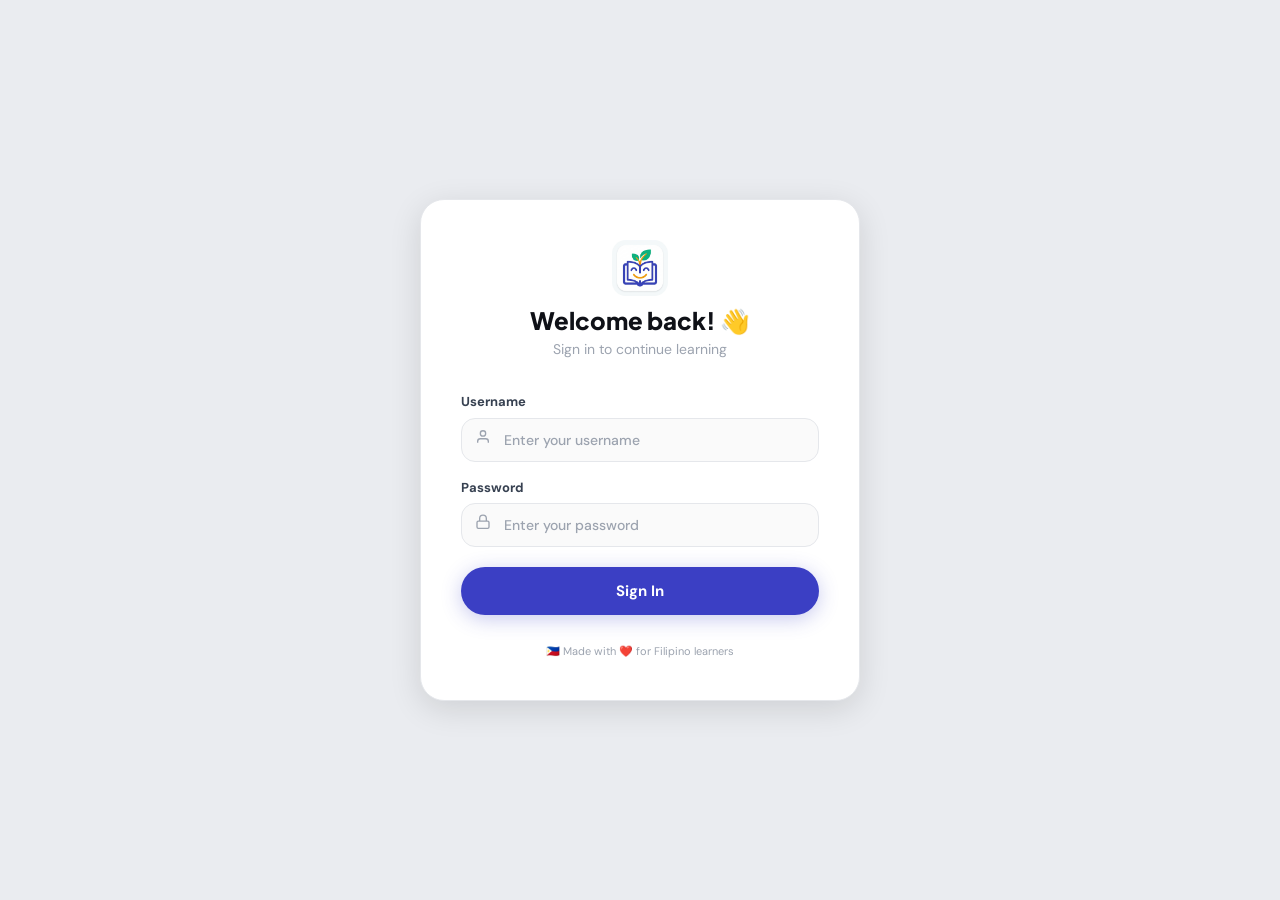
==== commit dd8a4f8e: "feat: instant quiz feedback with sound toggle, BIBO logo + favicon" ====
--- a/src/main/resources/static/index.html
+++ b/src/main/resources/static/index.html
@@ -8,4665 +8,27 @@
       href="https://fonts.googleapis.com/css2?family=Plus+Jakarta+Sans:wght@400;500;600;700;800;900&family=DM+Sans:wght@400;500;600;700&display=swap"
       rel="stylesheet"
     />
-    <style>
-      /* ─── CSS Reset & Variables ─────────────────────────────── */
-      *,
-      *::before,
-      *::after {
-        box-sizing: border-box;
-        margin: 0;
-        padding: 0;
-      }
-
-      :root {
-        --bg: #eaecf0;
-        --sidebar-bg: #ffffff;
-        --card-bg: #ffffff;
-        --primary: #3b3fc4;
-        --primary-dark: #2e31a8;
-        --primary-light: #eef0ff;
-        --primary-mid: #6366f1;
-        --accent-orange: #f59e0b;
-        --accent-green: #10b981;
-        --accent-red: #ef4444;
-        --accent-pink: #ec4899;
-        --text-900: #0f1117;
-        --text-700: #374151;
-        --text-500: #6b7280;
-        --text-400: #9ca3af;
-        --border: #e5e7eb;
-        --shadow-sm: 0 1px 4px rgba(0, 0, 0, 0.06);
-        --shadow-md: 0 4px 16px rgba(0, 0, 0, 0.08);
-        --shadow-lg: 0 8px 32px rgba(0, 0, 0, 0.12);
-        --shadow-primary: 0 4px 20px rgba(59, 63, 196, 0.28);
-        --radius-sm: 10px;
-        --radius-md: 14px;
-        --radius-lg: 18px;
-        --radius-xl: 24px;
-        --sidebar-w: 260px;
-        --font-display: "Plus Jakarta Sans", sans-serif;
-        --font-body: "DM Sans", sans-serif;
-      }
-
-      html,
-      body {
-        font-family: var(--font-body);
-        background: var(--bg);
-        color: var(--text-700);
-        min-height: 100vh;
-        font-size: 15px;
-        line-height: 1.5;
-      }
-
-      /* ─── Scrollbar ─────────────────────────────────────────── */
-      ::-webkit-scrollbar {
-        width: 5px;
-      }
-      ::-webkit-scrollbar-track {
-        background: transparent;
-      }
-      ::-webkit-scrollbar-thumb {
-        background: #d1d5db;
-        border-radius: 99px;
-      }
-
-      /* ─── Layout ────────────────────────────────────────────── */
-      #app-layout {
-        display: flex;
-        min-height: 100vh;
-      }
-
-      /* ─── Sidebar ───────────────────────────────────────────── */
-      #sidebar {
-        width: var(--sidebar-w);
-        min-height: 100vh;
-        background: var(--sidebar-bg);
-        border-right: 1px solid var(--border);
-        display: flex;
-        flex-direction: column;
-        padding: 24px 16px;
-        position: fixed;
-        top: 0;
-        left: 0;
-        bottom: 0;
-        z-index: 100;
-        transition: transform 0.3s cubic-bezier(0.4, 0, 0.2, 1);
-      }
-
-      #sidebar-overlay {
-        display: none;
-        position: fixed;
-        inset: 0;
-        background: rgba(0, 0, 0, 0.4);
-        z-index: 99;
-      }
-
-      .sidebar-logo {
-        display: flex;
-        align-items: center;
-        gap: 10px;
-        padding: 4px 8px 20px;
-        border-bottom: 1px solid var(--border);
-        margin-bottom: 16px;
-      }
-      .sidebar-logo-icon {
-        width: 40px;
-        height: 40px;
-        border-radius: 10px;
-        background: var(--primary);
-        color: white;
-        display: flex;
-        align-items: center;
-        justify-content: center;
-        font-family: var(--font-display);
-        font-weight: 900;
-        font-size: 18px;
-      }
-      .sidebar-logo-text {
-        line-height: 1.1;
-      }
-      .sidebar-logo-title {
-        font-family: var(--font-display);
-        font-weight: 900;
-        font-size: 17px;
-        color: var(--text-900);
-        letter-spacing: -0.3px;
-      }
-      .sidebar-logo-sub {
-        font-size: 10px;
-        font-weight: 600;
-        color: var(--text-400);
-        letter-spacing: 0.5px;
-        text-transform: uppercase;
-      }
-
-      .sidebar-nav {
-        flex: 1;
-        display: flex;
-        flex-direction: column;
-        gap: 2px;
-      }
-
-      .nav-item {
-        display: flex;
-        align-items: center;
-        gap: 12px;
-        padding: 11px 12px;
-        border-radius: var(--radius-sm);
-        font-size: 14px;
-        font-weight: 600;
-        color: var(--text-500);
-        cursor: pointer;
-        transition: all 0.18s;
-        border: none;
-        background: transparent;
-        width: 100%;
-        text-align: left;
-        text-decoration: none;
-      }
-      .nav-item:hover {
-        background: var(--bg);
-        color: var(--text-900);
-      }
-      .nav-item.active {
-        background: var(--primary-light);
-        color: var(--primary);
-        font-weight: 700;
-      }
-      .nav-item svg {
-        flex-shrink: 0;
-        width: 18px;
-        height: 18px;
-      }
-
-      .sidebar-streak {
-        background: linear-gradient(135deg, #1e2a78 0%, #3b3fc4 100%);
-        border-radius: var(--radius-lg);
-        padding: 16px;
-        color: white;
-        margin-top: 12px;
-      }
-      .streak-label {
-        font-size: 10px;
-        font-weight: 700;
-        letter-spacing: 0.8px;
-        text-transform: uppercase;
-        opacity: 0.7;
-        margin-bottom: 4px;
-        display: flex;
-        align-items: center;
-        justify-content: space-between;
-      }
-      .streak-number {
-        font-family: var(--font-display);
-        font-size: 36px;
-        font-weight: 900;
-        line-height: 1;
-      }
-      .streak-days {
-        font-size: 16px;
-        font-weight: 600;
-        opacity: 0.85;
-      }
-      .streak-bar {
-        height: 5px;
-        background: rgba(255, 255, 255, 0.25);
-        border-radius: 99px;
-        margin-top: 12px;
-        overflow: hidden;
-      }
-      .streak-bar-fill {
-        height: 100%;
-        background: var(--accent-orange);
-        border-radius: 99px;
-        width: 60%;
-      }
-
-      .sidebar-logout {
-        display: flex;
-        align-items: center;
-        gap: 10px;
-        padding: 10px 12px;
-        border-radius: var(--radius-sm);
-        font-size: 13px;
-        font-weight: 600;
-        color: var(--text-400);
-        cursor: pointer;
-        transition: all 0.18s;
-        border: none;
-        background: transparent;
-        width: 100%;
-        text-align: left;
-        margin-top: 8px;
-      }
-      .sidebar-logout:hover {
-        color: var(--accent-red);
-        background: #fee2e2;
-      }
-
-      /* ─── Main Content ───────────────────────────────────────── */
-      #main-content {
-        margin-left: var(--sidebar-w);
-        flex: 1;
-        min-height: 100vh;
-        padding: 36px 40px;
-        overflow-x: hidden;
-      }
-
-      /* ─── Page animations ───────────────────────────────────── */
-      .page {
-        animation: pageFadeIn 0.28s ease;
-      }
-      @keyframes pageFadeIn {
-        from {
-          opacity: 0;
-          transform: translateY(10px);
-        }
-        to {
-          opacity: 1;
-          transform: translateY(0);
-        }
-      }
-
-      /* ─── Cards ─────────────────────────────────────────────── */
-      .card {
-        background: var(--card-bg);
-        border-radius: var(--radius-lg);
-        box-shadow: var(--shadow-sm);
-        border: 1px solid var(--border);
-        transition:
-          box-shadow 0.2s,
-          transform 0.2s;
-      }
-      .card:hover {
-        box-shadow: var(--shadow-md);
-      }
-      .card-interactive {
-        cursor: pointer;
-      }
-      .card-interactive:hover {
-        transform: translateY(-2px);
-        box-shadow: var(--shadow-md);
-      }
-
-      /* ─── Hero Banner ───────────────────────────────────────── */
-      .hero-banner {
-        background: linear-gradient(
-          135deg,
-          #1e2a78 0%,
-          #3b3fc4 60%,
-          #5b60e0 100%
-        );
-        border-radius: var(--radius-xl);
-        padding: 36px 40px;
-        color: white;
-        position: relative;
-        overflow: hidden;
-      }
-      .hero-banner::after {
-        content: "";
-        position: absolute;
-        right: -20px;
-        top: -20px;
-        width: 260px;
-        height: 260px;
-        background: rgba(255, 255, 255, 0.05);
-        border-radius: 50%;
-      }
-      .hero-banner-icon {
-        position: absolute;
-        right: 40px;
-        top: 50%;
-        transform: translateY(-50%);
-        opacity: 0.15;
-      }
-
-      /* ─── Buttons ───────────────────────────────────────────── */
-      .btn {
-        display: inline-flex;
-        align-items: center;
-        justify-content: center;
-        gap: 8px;
-        border: none;
-        cursor: pointer;
-        font-family: var(--font-body);
-        font-weight: 700;
-        border-radius: 99px;
-        transition: all 0.18s;
-        text-decoration: none;
-      }
-      .btn:disabled {
-        opacity: 0.6;
-        cursor: not-allowed;
-        transform: none !important;
-      }
-
-      .btn-primary {
-        background: var(--primary);
-        color: white;
-        padding: 12px 28px;
-        font-size: 14px;
-        box-shadow: var(--shadow-primary);
-      }
-      .btn-primary:hover:not(:disabled) {
-        background: var(--primary-dark);
-        transform: translateY(-1px);
-      }
-      .btn-primary:active {
-        transform: translateY(0);
-      }
-
-      .btn-white {
-        background: white;
-        color: var(--primary);
-        padding: 12px 28px;
-        font-size: 14px;
-      }
-      .btn-white:hover {
-        background: #f5f5ff;
-        transform: translateY(-1px);
-      }
-
-      .btn-orange {
-        background: var(--accent-orange);
-        color: white;
-        padding: 12px 28px;
-        font-size: 14px;
-        box-shadow: 0 4px 16px rgba(245, 158, 11, 0.35);
-      }
-      .btn-orange:hover:not(:disabled) {
-        filter: brightness(1.08);
-        transform: translateY(-1px);
-      }
-
-      .btn-ghost {
-        background: transparent;
-        color: var(--primary);
-        padding: 10px 20px;
-        font-size: 14px;
-        border: 1.5px solid var(--primary-light);
-      }
-      .btn-ghost:hover {
-        background: var(--primary-light);
-      }
-
-      .btn-sm {
-        padding: 8px 18px;
-        font-size: 13px;
-      }
-
-      .btn-icon {
-        width: 40px;
-        height: 40px;
-        border-radius: 50%;
-        padding: 0;
-        flex-shrink: 0;
-      }
-
-      /* ─── Stat chips ─────────────────────────────────────────── */
-      .stat-chip {
-        display: inline-flex;
-        align-items: center;
-        gap: 7px;
-        background: white;
-        border: 1px solid var(--border);
-        border-radius: 99px;
-        padding: 8px 16px;
-        font-size: 13px;
-        font-weight: 700;
-        color: var(--text-700);
-      }
-      .stat-chip svg {
-        width: 16px;
-        height: 16px;
-      }
-
-      /* ─── Section heading ───────────────────────────────────── */
-      .section-header {
-        display: flex;
-        align-items: center;
-        justify-content: space-between;
-        margin-bottom: 18px;
-      }
-      .section-title {
-        font-family: var(--font-display);
-        font-size: 18px;
-        font-weight: 800;
-        color: var(--text-900);
-      }
-      .section-link {
-        font-size: 13px;
-        font-weight: 700;
-        color: var(--primary);
-        cursor: pointer;
-        text-decoration: none;
-      }
-      .section-link:hover {
-        text-decoration: underline;
-      }
-
-      /* ─── Progress bar ──────────────────────────────────────── */
-      .progress-track {
-        background: var(--bg);
-        border-radius: 99px;
-        overflow: hidden;
-      }
-      .progress-fill {
-        background: linear-gradient(90deg, var(--primary), var(--primary-mid));
-        border-radius: 99px;
-        transition: width 0.6s cubic-bezier(0.4, 0, 0.2, 1);
-        height: 100%;
-      }
-
-      /* ─── Badge/pill ────────────────────────────────────────── */
-      .badge {
-        display: inline-flex;
-        align-items: center;
-        border-radius: 99px;
-        font-size: 11px;
-        font-weight: 700;
-        padding: 3px 10px;
-      }
-      .badge-easy {
-        background: #d1fae5;
-        color: #065f46;
-      }
-      .badge-medium {
-        background: #fef3c7;
-        color: #92400e;
-      }
-      .badge-hard {
-        background: #fee2e2;
-        color: #991b1b;
-      }
-      .badge-new {
-        background: var(--primary-light);
-        color: var(--primary);
-      }
-      .badge-done {
-        background: #d1fae5;
-        color: #065f46;
-      }
-      .badge-progress {
-        background: #fef3c7;
-        color: #92400e;
-      }
-
-      /* ─── Inputs ─────────────────────────────────────────────── */
-      .bibo-input {
-        width: 100%;
-        padding: 12px 16px;
-        border: 1.5px solid var(--border);
-        border-radius: var(--radius-md);
-        font-family: var(--font-body);
-        font-size: 14px;
-        font-weight: 500;
-        color: var(--text-900);
-        background: #fafafa;
-        outline: none;
-        transition:
-          border-color 0.2s,
-          box-shadow 0.2s;
-      }
-      .bibo-input:focus {
-        border-color: var(--primary);
-        box-shadow: 0 0 0 3px rgba(59, 63, 196, 0.1);
-        background: white;
-      }
-      .bibo-input::placeholder {
-        color: var(--text-400);
-      }
-
-      .input-group {
-        position: relative;
-      }
-      .input-icon {
-        position: absolute;
-        left: 14px;
-        top: 50%;
-        transform: translateY(-50%);
-        color: var(--text-400);
-        pointer-events: none;
-      }
-      .input-group .bibo-input {
-        padding-left: 42px;
-      }
-
-      /* ─── Chat ───────────────────────────────────────────────── */
-      .chat-bubble-ai {
-        background: white;
-        border-radius: 18px 18px 18px 4px;
-        box-shadow: var(--shadow-sm);
-        border: 1px solid var(--border);
-      }
-      .chat-bubble-user {
-        background: var(--primary);
-        color: white;
-        border-radius: 18px 18px 4px 18px;
-      }
-
-      /* ─── Toast ─────────────────────────────────────────────── */
-      #toast {
-        position: fixed;
-        bottom: 32px;
-        left: 50%;
-        transform: translateX(-50%) translateY(16px);
-        background: var(--text-900);
-        color: white;
-        padding: 12px 24px;
-        border-radius: 99px;
-        font-size: 13px;
-        font-weight: 700;
-        z-index: 9999;
-        opacity: 0;
-        transition: all 0.3s cubic-bezier(0.4, 0, 0.2, 1);
-        pointer-events: none;
-        white-space: nowrap;
-      }
-      #toast.show {
-        opacity: 1;
-        transform: translateX(-50%) translateY(0);
-      }
-
-      /* ─── Spinner ───────────────────────────────────────────── */
-      .spinner {
-        width: 28px;
-        height: 28px;
-        border: 3px solid var(--border);
-        border-top-color: var(--primary);
-        border-radius: 50%;
-        animation: spin 0.7s linear infinite;
-      }
-      @keyframes spin {
-        to {
-          transform: rotate(360deg);
-        }
-      }
-
-      /* ─── Typing dots ───────────────────────────────────────── */
-      .typing-dot {
-        width: 7px;
-        height: 7px;
-        background: var(--primary-mid);
-        border-radius: 50%;
-        animation: typingBounce 1.2s ease-in-out infinite;
-      }
-      .typing-dot:nth-child(2) {
-        animation-delay: 0.2s;
-      }
-      .typing-dot:nth-child(3) {
-        animation-delay: 0.4s;
-      }
-      @keyframes typingBounce {
-        0%,
-        60%,
-        100% {
-          transform: translateY(0);
-          opacity: 0.4;
-        }
-        30% {
-          transform: translateY(-7px);
-          opacity: 1;
-        }
-      }
-
-      /* ─── Shake ─────────────────────────────────────────────── */
-      @keyframes shake {
-        0%,
-        100% {
-          transform: translateX(0);
-        }
-        20%,
-        60% {
-          transform: translateX(-6px);
-        }
-        40%,
-        80% {
-          transform: translateX(6px);
-        }
-      }
-      .shake {
-        animation: shake 0.4s;
-      }
-
-      /* ─── Auth pages ─────────────────────────────────────────── */
-      #app-auth {
-        min-height: 100vh;
-        display: flex;
-        align-items: center;
-        justify-content: center;
-        padding: 24px;
-        background: var(--bg);
-      }
-      .auth-card {
-        width: 100%;
-        max-width: 440px;
-        background: white;
-        border-radius: var(--radius-xl);
-        padding: 40px;
-        box-shadow: var(--shadow-lg);
-        border: 1px solid var(--border);
-      }
-
-      /* ─── Subject color themes ──────────────────────────────── */
-      .sub-math {
-        --sc: #3b3fc4;
-        --sp: #eef0ff;
-      }
-      .sub-science {
-        --sc: #0d9488;
-        --sp: #ccfbf1;
-      }
-      .sub-reading {
-        --sc: #f59e0b;
-        --sp: #fef3c7;
-      }
-      .sub-filipino {
-        --sc: #ef4444;
-        --sp: #fee2e2;
-      }
-      .sub-arts {
-        --sc: #ec4899;
-        --sp: #fce7f3;
-      }
-      .sub-values {
-        --sc: #10b981;
-        --sp: #d1fae5;
-      }
-
-      /* ─── Section dots (lesson) ─────────────────────────────── */
-      .section-dot {
-        width: 9px;
-        height: 9px;
-        border-radius: 50%;
-        background: var(--border);
-        transition: all 0.2s;
-      }
-      .section-dot.active {
-        background: var(--primary);
-        transform: scale(1.3);
-      }
-      .section-dot.done {
-        background: var(--accent-green);
-      }
-
-      /* ─── Step dots (register) ──────────────────────────────── */
-      .step-dot {
-        width: 30px;
-        height: 30px;
-        border-radius: 50%;
-        background: var(--border);
-        border: 2px solid var(--border);
-        display: flex;
-        align-items: center;
-        justify-content: center;
-        font-size: 12px;
-        font-weight: 800;
-        color: var(--text-400);
-        transition: all 0.3s;
-      }
-      .step-dot.active {
-        background: var(--primary);
-        border-color: var(--primary);
-        color: white;
-        box-shadow: 0 0 0 4px rgba(59, 63, 196, 0.18);
-      }
-      .step-dot.done {
-        background: var(--accent-green);
-        border-color: var(--accent-green);
-        color: white;
-      }
-
-      /* ─── Quiz option cards ─────────────────────────────────── */
-      .quiz-option {
-        display: flex;
-        align-items: center;
-        gap: 16px;
-        padding: 18px 24px;
-        border: 2px solid var(--border);
-        border-radius: var(--radius-lg);
-        cursor: pointer;
-        transition: all 0.18s;
-        background: white;
-        font-size: 16px;
-        font-weight: 600;
-        color: var(--text-700);
-      }
-      .quiz-option:hover {
-        border-color: var(--primary);
-        background: var(--primary-light);
-        color: var(--primary);
-      }
-      .quiz-option.selected {
-        border-color: var(--primary);
-        background: var(--primary-light);
-        color: var(--primary);
-      }
-      .quiz-option.correct {
-        border-color: var(--accent-green);
-        background: #d1fae5;
-        color: #065f46;
-      }
-      .quiz-option.wrong {
-        border-color: var(--accent-red);
-        background: #fee2e2;
-        color: #991b1b;
-      }
-      .quiz-option-key {
-        width: 32px;
-        height: 32px;
-        border-radius: 8px;
-        background: var(--bg);
-        display: flex;
-        align-items: center;
-        justify-content: center;
-        font-size: 13px;
-        font-weight: 800;
-        flex-shrink: 0;
-        transition: all 0.18s;
-      }
-
-      /* ─── Leaderboard ───────────────────────────────────────── */
-      .leaderboard-row {
-        display: flex;
-        align-items: center;
-        gap: 12px;
-        padding: 14px 0;
-        border-bottom: 1px solid var(--border);
-      }
-      .leaderboard-row:last-child {
-        border-bottom: none;
-      }
-      .leaderboard-row.me {
-        background: var(--primary-light);
-        border-radius: var(--radius-md);
-        padding: 14px 16px;
-        margin: 0 -16px;
-        border-bottom: none;
-      }
-
-      /* ─── Mobile hamburger ──────────────────────────────────── */
-      #mobile-menu-btn {
-        display: none;
-        position: fixed;
-        top: 16px;
-        left: 16px;
-        z-index: 101;
-        width: 40px;
-        height: 40px;
-        border-radius: var(--radius-sm);
-        background: white;
-        border: 1px solid var(--border);
-        box-shadow: var(--shadow-sm);
-        cursor: pointer;
-        align-items: center;
-        justify-content: center;
-        flex-direction: column;
-        gap: 5px;
-      }
-      #mobile-menu-btn span {
-        display: block;
-        width: 18px;
-        height: 2px;
-        background: var(--text-700);
-        border-radius: 99px;
-        transition: all 0.2s;
-      }
-
-      /* ─── Responsive ────────────────────────────────────────── */
-      @media (max-width: 900px) {
-        #sidebar {
-          transform: translateX(-100%);
-        }
-        #sidebar.open {
-          transform: translateX(0);
-        }
-        #sidebar-overlay {
-          display: block;
-          opacity: 0;
-          pointer-events: none;
-          transition: opacity 0.3s;
-        }
-        #sidebar-overlay.open {
-          opacity: 1;
-          pointer-events: all;
-        }
-        #main-content {
-          margin-left: 0;
-          padding: 24px 20px;
-          padding-top: 72px;
-        }
-        #mobile-menu-btn {
-          display: flex;
-        }
-      }
-
-      @media (max-width: 640px) {
-        #main-content {
-          padding: 16px;
-          padding-top: 68px;
-        }
-        .hero-banner {
-          padding: 24px 24px;
-        }
-        .hero-banner-icon {
-          display: none;
-        }
-        .auth-card {
-          padding: 28px 24px;
-        }
-      }
-
-      /* ─── Utility ───────────────────────────────────────────── */
-      .grid-2 {
-        display: grid;
-        grid-template-columns: 1fr 1fr;
-        gap: 16px;
-      }
-      .grid-3 {
-        display: grid;
-        grid-template-columns: repeat(3, 1fr);
-        gap: 16px;
-      }
-      .grid-4 {
-        display: grid;
-        grid-template-columns: repeat(4, 1fr);
-        gap: 16px;
-      }
-      @media (max-width: 1200px) {
-        .grid-4 {
-          grid-template-columns: repeat(2, 1fr);
-        }
-      }
-      @media (max-width: 768px) {
-        .grid-3,
-        .grid-2 {
-          grid-template-columns: 1fr;
-        }
-      }
-
-      .flex-between {
-        display: flex;
-        align-items: center;
-        justify-content: space-between;
-      }
-      .flex-center {
-        display: flex;
-        align-items: center;
-      }
-      .gap-8 {
-        gap: 8px;
-      }
-      .gap-12 {
-        gap: 12px;
-      }
-      .gap-16 {
-        gap: 16px;
-      }
-      .mb-8 {
-        margin-bottom: 8px;
-      }
-      .mb-12 {
-        margin-bottom: 12px;
-      }
-      .mb-16 {
-        margin-bottom: 16px;
-      }
-      .mb-24 {
-        margin-bottom: 24px;
-      }
-      .mb-32 {
-        margin-bottom: 32px;
-      }
-      .text-sm {
-        font-size: 13px;
-      }
-      .text-xs {
-        font-size: 11px;
-      }
-      .font-bold {
-        font-weight: 700;
-      }
-      .font-black {
-        font-weight: 900;
-      }
-      .text-primary {
-        color: var(--primary);
-      }
-      .text-muted {
-        color: var(--text-500);
-      }
-      .text-orange {
-        color: var(--accent-orange);
-      }
-      .text-green {
-        color: var(--accent-green);
-      }
-      .text-red {
-        color: var(--accent-red);
-      }
-      .truncate {
-        overflow: hidden;
-        text-overflow: ellipsis;
-        white-space: nowrap;
-      }
-
-      h1 {
-        font-family: var(--font-display);
-        font-size: 28px;
-        font-weight: 900;
-        color: var(--text-900);
-        line-height: 1.2;
-      }
-      h2 {
-        font-family: var(--font-display);
-        font-size: 22px;
-        font-weight: 800;
-        color: var(--text-900);
-      }
-      h3 {
-        font-family: var(--font-display);
-        font-size: 18px;
-        font-weight: 800;
-        color: var(--text-900);
-      }
-
-      /* ─── Password strength ─────────────────────────────────── */
-      .pw-bar {
-        height: 4px;
-        flex: 1;
-        border-radius: 99px;
-        background: var(--border);
-        transition: background 0.3s;
-      }
-
-      /* ─── Pulse animation for streak ────────────────────────── */
-      @keyframes pulse-glow {
-        0%,
-        100% {
-          box-shadow: 0 0 0 0 rgba(245, 158, 11, 0.4);
-        }
-        50% {
-          box-shadow: 0 0 0 8px rgba(245, 158, 11, 0);
-        }
-      }
-      .pulse-glow {
-        animation: pulse-glow 2s ease-in-out infinite;
-      }
-    </style>
+    <link rel="icon" type="image/png" href="images/bibo-logo.jpg" />
+    <script>
+      (function () {
+        var t = null;
+        try { t = localStorage.getItem("bibo_theme"); } catch (e) {}
+        if (t !== "dark" && t !== "light")
+          t = window.matchMedia && matchMedia("(prefers-color-scheme: dark)").matches ? "dark" : "light";
+        document.documentElement.dataset.theme = t;
+      })();
+    </script>
+    <link rel="stylesheet" href="index.css">
   </head>
   <body>
-    <!-- Mobile hamburger -->
     <button id="mobile-menu-btn" onclick="toggleSidebar()" aria-label="Menu">
       <span></span><span></span><span></span>
     </button>
 
-    <!-- Sidebar overlay -->
     <div id="sidebar-overlay" onclick="toggleSidebar()"></div>
-
-    <!-- Toast -->
     <div id="toast"></div>
-
-    <!-- App root (auth pages render here directly) -->
     <div id="app"></div>
 
-    <script>
-      /* ============================================================
-   BIBO SPA — Redesigned UI (backend contract unchanged)
-   ============================================================ */
-
-      // ── API Layer (unchanged) ──────────────────────────────────
-      const API_BASE = "/api";
-      //const API_BASE = "";
-
-      const api = {
-        async request(method, path, body = null, token = null) {
-          const headers = { "Content-Type": "application/json" };
-          const validToken =
-            token &&
-            token !== "null" &&
-            token !== "undefined" &&
-            token.trim() !== "";
-          if (validToken) headers["Authorization"] = `Bearer ${token}`;
-          const opts = { method, headers };
-          if (body) opts.body = JSON.stringify(body);
-
-          const res = await fetch(API_BASE + path, opts);
-
-          if (!res.ok) {
-            const err = await res
-              .json()
-              .catch(() => ({ message: "Something went wrong" }));
-            throw new Error(err.message || `HTTP ${res.status}`);
-          }
-
-          return res.json();
-        },
-
-        login: (data) => api.request("POST", "/auth/login", data),
-        registerStudent: (data) =>
-          api.request("POST", "/auth/register/student", data),
-
-        registerParent: (data) =>
-          api.request("POST", "/auth/register/parent", data),
-
-        registerTeacher: (data) =>
-          api.request("POST", "/auth/register/teacher", data),
-
-        getMe: () => api.request("GET", "/student/me", null, state.token),
-
-        getSubjects: () =>
-          api.request("GET", "/subjects/active", null, state.token),
-
-        getLessons: (sid) =>
-          api.request("GET", `/lessons/subject/${sid}`, null, state.token),
-
-        getLesson: (lid) =>
-          api.request("GET", `/lessons/${lid}`, null, state.token),
-
-        getProgress: (lessonId) =>
-          api.request(
-            "GET",
-            `/student/lessons/${lessonId}/progress`,
-            null,
-            state.token,
-          ),
-
-        getSectionsByLesson: (lessonId) =>
-          api.request(
-            "GET",
-            `/lesson-sections/lesson/${lessonId}`,
-            null,
-            state.token,
-          ),
-
-        startProgress: (lessonId) =>
-          api.request(
-            "POST",
-            `/student/lessons/${lessonId}/start`,
-            {},
-            state.token,
-          ),
-
-        updateProgress: (lessonId, data) =>
-          api.request(
-            "PATCH",
-            `/student/lessons/${lessonId}/progress`,
-            data,
-            state.token,
-          ),
-
-        completeLesson: (lessonId) =>
-          api.request(
-            "POST",
-            `/student/lessons/${lessonId}/complete`,
-            {},
-            state.token,
-          ),
-
-        aiChat: (data) => api.request("POST", "/ai/chat", data, state.token),
-
-        getQuizzesByLesson: (lessonId) =>
-          api.request("GET", `/quiz/lesson/${lessonId}`, null, state.token),
-
-        submitQuiz: (data) =>
-          api.request("POST", "/quiz/submit", data, state.token),
-      };
-
-      // ── State (unchanged) ──────────────────────────────────────
-      const state = {
-        token: localStorage.getItem("bibo_token") || null,
-        user: JSON.parse(localStorage.getItem("bibo_user") || "null"),
-        currentPage: "login",
-        selectedSubject: null,
-        selectedLesson: null,
-        chatHistory: [],
-        parentView: false,
-      };
-
-      function setState(updates) {
-        Object.assign(state, updates);
-      }
-
-      function saveAuth(token, user) {
-        if (
-          !token ||
-          token === "null" ||
-          token === "undefined" ||
-          token.trim() === ""
-        ) {
-          throw new Error("Invalid token received from server");
-        }
-        state.token = token;
-        state.user = user || null;
-        localStorage.setItem("bibo_token", token);
-        localStorage.setItem("bibo_user", JSON.stringify(user || null));
-      }
-
-      function clearAuth() {
-        state.token = null;
-        state.user = null;
-        localStorage.removeItem("bibo_token");
-        localStorage.removeItem("bibo_user");
-      }
-
-      // ── Router ─────────────────────────────────────────────────
-      function navigate(page, data = {}) {
-        setState({ currentPage: page, ...data });
-        render();
-        window.scrollTo(0, 0);
-        // Close mobile sidebar
-        const sidebar = document.getElementById("sidebar");
-        if (sidebar) {
-          sidebar.classList.remove("open");
-          document.getElementById("sidebar-overlay").classList.remove("open");
-        }
-      }
-
-      function render() {
-        const app = document.getElementById("app");
-
-        if (!state.token) {
-          app.innerHTML = `<div id="app-auth">${LoginPage()}</div>`;
-          bindLogin();
-          return;
-        }
-
-        // Authenticated: sidebar + main layout
-        app.innerHTML = `
-    <div id="app-layout">
-      ${SidebarHtml()}
-      <div id="main-content">
-        <div id="page-container"></div>
-      </div>
-    </div>`;
-
-        updateSidebarActive();
-
-        const pages = {
-          dashboard: () => {
-            document.getElementById("page-container").innerHTML =
-              DashboardPage();
-            bindDashboard();
-          },
-          subjects: () => {
-            document.getElementById("page-container").innerHTML =
-              SubjectsPage();
-            bindSubjects();
-          },
-          lessons: () => {
-            document.getElementById("page-container").innerHTML = LessonsPage();
-            bindLessons();
-          },
-          lesson: () => {
-            document.getElementById("page-container").innerHTML =
-              LessonDetailPage();
-            bindLessonDetail();
-          },
-          ai: () => {
-            document.getElementById("page-container").innerHTML = AIChatPage();
-            bindAIChat();
-          },
-          parent: () => {
-            document.getElementById("page-container").innerHTML =
-              ParentViewPage();
-            bindParent();
-          },
-        };
-        (pages[state.currentPage] || pages.dashboard)();
-      }
-
-      function toggleSidebar() {
-        const sidebar = document.getElementById("sidebar");
-        const overlay = document.getElementById("sidebar-overlay");
-        if (!sidebar) return;
-        sidebar.classList.toggle("open");
-        overlay.classList.toggle("open");
-      }
-
-      function updateSidebarActive() {
-        document.querySelectorAll(".nav-item").forEach((el) => {
-          el.classList.toggle("active", el.dataset.page === state.currentPage);
-        });
-      }
-
-      // ── Toast ──────────────────────────────────────────────────
-      function showToast(msg, emoji = "✅") {
-        const t = document.getElementById("toast");
-        t.textContent = `${emoji} ${msg}`;
-        t.classList.add("show");
-        setTimeout(() => t.classList.remove("show"), 2800);
-      }
-
-      // ── Helpers ────────────────────────────────────────────────
-      function Loading(msg = "Loading...") {
-        return `<div style="display:flex;flex-direction:column;align-items:center;justify-content:center;padding:60px 20px;gap:16px;">
-    <div class="spinner"></div>
-    <p style="color:var(--text-400);font-size:13px;font-weight:600;">${msg}</p>
-  </div>`;
-      }
-
-      function EmptyState(emoji, title, sub) {
-        return `<div style="display:flex;flex-direction:column;align-items:center;justify-content:center;padding:60px 20px;gap:12px;text-align:center;">
-    <div style="font-size:44px;">${emoji}</div>
-    <h3 style="font-size:18px;">${title}</h3>
-    <p style="color:var(--text-400);font-size:13px;">${sub}</p>
-  </div>`;
-      }
-
-      function ErrorState(msg) {
-        return `<div style="display:flex;flex-direction:column;align-items:center;justify-content:center;padding:60px 20px;gap:12px;text-align:center;">
-    <div style="font-size:40px;">😕</div>
-    <h3 style="font-size:18px;">Oops!</h3>
-    <p style="color:var(--text-400);font-size:13px;">${msg}</p>
-  </div>`;
-      }
-
-      function statusBadge(status) {
-        if (status === "COMPLETED") {
-          return `<span class="badge badge-done">✓ Done</span>`;
-        }
-
-        if (status === "IN_PROGRESS") {
-          return `<span class="badge badge-progress">In Progress</span>`;
-        }
-
-        return `<span class="badge badge-new">New</span>`;
-      }
-
-      const SUBJECT_STYLES = {
-        Math: {
-          color: "#3B3FC4",
-          pale: "#EEF0FF",
-          icon: "🔢",
-          gradient: "linear-gradient(135deg,#3B3FC4,#6366F1)",
-        },
-        Science: {
-          color: "#0D9488",
-          pale: "#CCFBF1",
-          icon: "🔬",
-          gradient: "linear-gradient(135deg,#0D9488,#0F766E)",
-        },
-        Reading: {
-          color: "#F59E0B",
-          pale: "#FEF3C7",
-          icon: "📖",
-          gradient: "linear-gradient(135deg,#F59E0B,#D97706)",
-        },
-        Filipino: {
-          color: "#EF4444",
-          pale: "#FEE2E2",
-          icon: "🇵🇭",
-          gradient: "linear-gradient(135deg,#EF4444,#DC2626)",
-        },
-        Arts: {
-          color: "#EC4899",
-          pale: "#FCE7F3",
-          icon: "🎨",
-          gradient: "linear-gradient(135deg,#EC4899,#DB2777)",
-        },
-        Values: {
-          color: "#10B981",
-          pale: "#D1FAE5",
-          icon: "🌟",
-          gradient: "linear-gradient(135deg,#10B981,#059669)",
-        },
-        English: {
-          color: "#3B3FC4",
-          pale: "#EEF0FF",
-          icon: "📘",
-          gradient: "linear-gradient(135deg,#3B3FC4,#6366F1)",
-        },
-        default: {
-          color: "#3B3FC4",
-          pale: "#EEF0FF",
-          icon: "📝",
-          gradient: "linear-gradient(135deg,#3B3FC4,#6366F1)",
-        },
-      };
-      function getSubjectStyle(name) {
-        return SUBJECT_STYLES[name] || SUBJECT_STYLES["default"];
-      }
-
-      function escapeHtml(str) {
-        return String(str)
-          .replace(/&/g, "&amp;")
-          .replace(/</g, "&lt;")
-          .replace(/>/g, "&gt;")
-          .replace(/\n/g, "<br/>");
-      }
-
-      // SVG icons
-      const icons = {
-        dashboard: `<svg viewBox="0 0 24 24" fill="none" stroke="currentColor" stroke-width="2" stroke-linecap="round" stroke-linejoin="round"><rect x="3" y="3" width="7" height="7" rx="1"/><rect x="14" y="3" width="7" height="7" rx="1"/><rect x="3" y="14" width="7" height="7" rx="1"/><rect x="14" y="14" width="7" height="7" rx="1"/></svg>`,
-        lessons: `<svg viewBox="0 0 24 24" fill="none" stroke="currentColor" stroke-width="2" stroke-linecap="round" stroke-linejoin="round"><path d="M2 3h6a4 4 0 0 1 4 4v14a3 3 0 0 0-3-3H2z"/><path d="M22 3h-6a4 4 0 0 0-4 4v14a3 3 0 0 1 3-3h7z"/></svg>`,
-        games: `<svg viewBox="0 0 24 24" fill="none" stroke="currentColor" stroke-width="2" stroke-linecap="round" stroke-linejoin="round"><rect x="2" y="6" width="20" height="12" rx="4"/><path d="M6 12h4m-2-2v4"/><circle cx="16" cy="11" r="1" fill="currentColor"/><circle cx="18" cy="13" r="1" fill="currentColor"/></svg>`,
-        quiz: `<svg viewBox="0 0 24 24" fill="none" stroke="currentColor" stroke-width="2" stroke-linecap="round" stroke-linejoin="round"><path d="M9 11l3 3L22 4"/><path d="M21 12v7a2 2 0 0 1-2 2H5a2 2 0 0 1-2-2V5a2 2 0 0 1 2-2h11"/></svg>`,
-        ai: `<svg viewBox="0 0 24 24" fill="none" stroke="currentColor" stroke-width="2" stroke-linecap="round" stroke-linejoin="round"><path d="M21 15a2 2 0 0 1-2 2H7l-4 4V5a2 2 0 0 1 2-2h14a2 2 0 0 1 2 2z"/></svg>`,
-        research: `<svg viewBox="0 0 24 24" fill="none" stroke="currentColor" stroke-width="2" stroke-linecap="round" stroke-linejoin="round"><circle cx="11" cy="11" r="8"/><path d="m21 21-4.35-4.35"/></svg>`,
-        achievements: `<svg viewBox="0 0 24 24" fill="none" stroke="currentColor" stroke-width="2" stroke-linecap="round" stroke-linejoin="round"><path d="M6 9H4.5a2.5 2.5 0 0 1 0-5H6"/><path d="M18 9h1.5a2.5 2.5 0 0 0 0-5H18"/><path d="M4 22h16"/><path d="M10 14.66V17c0 .55-.47.98-.97 1.21C7.85 18.75 7 20.24 7 22"/><path d="M14 14.66V17c0 .55.47.98.97 1.21C16.15 18.75 17 20.24 17 22"/><path d="M18 2H6v7a6 6 0 0 0 12 0V2z"/></svg>`,
-        settings: `<svg viewBox="0 0 24 24" fill="none" stroke="currentColor" stroke-width="2" stroke-linecap="round" stroke-linejoin="round"><circle cx="12" cy="12" r="3"/><path d="M19.4 15a1.65 1.65 0 0 0 .33 1.82l.06.06a2 2 0 0 1-2.83 2.83l-.06-.06a1.65 1.65 0 0 0-1.82-.33 1.65 1.65 0 0 0-1 1.51V21a2 2 0 0 1-4 0v-.09A1.65 1.65 0 0 0 9 19.4a1.65 1.65 0 0 0-1.82.33l-.06.06a2 2 0 0 1-2.83-2.83l.06-.06A1.65 1.65 0 0 0 4.68 15a1.65 1.65 0 0 0-1.51-1H3a2 2 0 0 1 0-4h.09A1.65 1.65 0 0 0 4.6 9a1.65 1.65 0 0 0-.33-1.82l-.06-.06a2 2 0 0 1 2.83-2.83l.06.06A1.65 1.65 0 0 0 9 4.68a1.65 1.65 0 0 0 1-1.51V3a2 2 0 0 1 4 0v.09a1.65 1.65 0 0 0 1 1.51 1.65 1.65 0 0 0 1.82-.33l.06-.06a2 2 0 0 1 2.83 2.83l-.06.06A1.65 1.65 0 0 0 19.4 9a1.65 1.65 0 0 0 1.51 1H21a2 2 0 0 1 0 4h-.09a1.65 1.65 0 0 0-1.51 1z"/></svg>`,
-        logout: `<svg viewBox="0 0 24 24" fill="none" stroke="currentColor" stroke-width="2" stroke-linecap="round" stroke-linejoin="round" width="16" height="16"><path d="M9 21H5a2 2 0 0 1-2-2V5a2 2 0 0 1 2-2h4"/><polyline points="16 17 21 12 16 7"/><line x1="21" y1="12" x2="9" y2="12"/></svg>`,
-        star: `<svg viewBox="0 0 24 24" fill="currentColor"><path d="M12 2l3.09 6.26L22 9.27l-5 4.87 1.18 6.88L12 17.77l-6.18 3.25L7 14.14 2 9.27l6.91-1.01L12 2z"/></svg>`,
-        zap: `<svg viewBox="0 0 24 24" fill="currentColor"><polygon points="13 2 3 14 12 14 11 22 21 10 12 10 13 2"/></svg>`,
-        flame: `<svg viewBox="0 0 24 24" fill="currentColor"><path d="M12 23C8.136 23 5 19.864 5 16c0-3.175 2.104-5.768 5-7.486V12c0 1.657 1.343 3 3 3s3-1.343 3-3V4.51c2.396 1.26 4 3.855 4 7.49 0 3.864-3.136 7-7 7z"/></svg>`,
-        arrowRight: `<svg viewBox="0 0 24 24" fill="none" stroke="currentColor" stroke-width="2.5" stroke-linecap="round" stroke-linejoin="round" width="14" height="14"><polyline points="9 18 15 12 9 6"/></svg>`,
-        clock: `<svg viewBox="0 0 24 24" fill="none" stroke="currentColor" stroke-width="2" stroke-linecap="round" stroke-linejoin="round" width="14" height="14"><circle cx="12" cy="12" r="10"/><polyline points="12 6 12 12 16 14"/></svg>`,
-        book: `<svg viewBox="0 0 24 24" fill="none" stroke="currentColor" stroke-width="2" stroke-linecap="round" stroke-linejoin="round" width="14" height="14"><path d="M2 3h6a4 4 0 0 1 4 4v14a3 3 0 0 0-3-3H2z"/><path d="M22 3h-6a4 4 0 0 0-4 4v14a3 3 0 0 1 3-3h7z"/></svg>`,
-        play: `<svg viewBox="0 0 24 24" fill="currentColor" width="16" height="16"><polygon points="5 3 19 12 5 21 5 3"/></svg>`,
-        check: `<svg viewBox="0 0 24 24" fill="none" stroke="currentColor" stroke-width="3" stroke-linecap="round" stroke-linejoin="round" width="14" height="14"><polyline points="20 6 9 17 4 12"/></svg>`,
-        trend: `<svg viewBox="0 0 24 24" fill="none" stroke="currentColor" stroke-width="2" stroke-linecap="round" stroke-linejoin="round" width="16" height="16"><polyline points="23 6 13.5 15.5 8.5 10.5 1 18"/><polyline points="17 6 23 6 23 12"/></svg>`,
-        location: `<svg viewBox="0 0 24 24" fill="none" stroke="currentColor" stroke-width="2" stroke-linecap="round" stroke-linejoin="round" width="20" height="20"><path d="M21 10c0 7-9 13-9 13s-9-6-9-13a9 9 0 0 1 18 0z"/><circle cx="12" cy="10" r="3"/></svg>`,
-        globe: `<svg viewBox="0 0 24 24" fill="none" stroke="currentColor" stroke-width="2" stroke-linecap="round" stroke-linejoin="round" width="20" height="20"><circle cx="12" cy="12" r="10"/><line x1="2" y1="12" x2="22" y2="12"/><path d="M12 2a15.3 15.3 0 0 1 4 10 15.3 15.3 0 0 1-4 10 15.3 15.3 0 0 1-4-10 15.3 15.3 0 0 1 4-10z"/></svg>`,
-        beaker: `<svg viewBox="0 0 24 24" fill="none" stroke="currentColor" stroke-width="2" stroke-linecap="round" stroke-linejoin="round" width="20" height="20"><path d="M9 3h6l3 12H6L9 3z"/><path d="M5 21h14"/><path d="M9 3v4l-3 8"/></svg>`,
-        history: `<svg viewBox="0 0 24 24" fill="none" stroke="currentColor" stroke-width="2" stroke-linecap="round" stroke-linejoin="round" width="16" height="16"><circle cx="12" cy="12" r="10"/><polyline points="12 6 12 12 16 14"/></svg>`,
-        mic: `<svg viewBox="0 0 24 24" fill="none" stroke="currentColor" stroke-width="2" stroke-linecap="round" stroke-linejoin="round" width="18" height="18"><path d="M12 1a3 3 0 0 0-3 3v8a3 3 0 0 0 6 0V4a3 3 0 0 0-3-3z"/><path d="M19 10v2a7 7 0 0 1-14 0v-2"/><line x1="12" y1="19" x2="12" y2="23"/><line x1="8" y1="23" x2="16" y2="23"/></svg>`,
-        chevronRight: `<svg viewBox="0 0 24 24" fill="none" stroke="currentColor" stroke-width="2.5" stroke-linecap="round" stroke-linejoin="round" width="16" height="16"><polyline points="9 18 15 12 9 6"/></svg>`,
-        send: `<svg viewBox="0 0 24 24" fill="currentColor" width="18" height="18"><path d="M22 2L11 13M22 2L15 22l-4-9-9-4 20-7z"/></svg>`,
-      };
-
-      /* ============================================================
-   SIDEBAR
-   ============================================================ */
-      function SidebarHtml() {
-        const isParent = state.user?.role === "PARENT";
-
-        const studentNavItems = [
-          { id: "dashboard", label: "Dashboard", icon: "dashboard" },
-          { id: "subjects", label: "Lessons", icon: "lessons" },
-          { id: "games", label: "Games", icon: "games" },
-          { id: "quiz", label: "Quiz", icon: "quiz" },
-          { id: "ai", label: "AI Tutor", icon: "ai" },
-          { id: "research", label: "Research", icon: "research" },
-          { id: "achievements", label: "Achievements", icon: "achievements" },
-          { id: "settings", label: "Settings", icon: "settings" },
-        ];
-
-        const parentNavItems = [
-          { id: "parent", label: "Dashboard", icon: "dashboard" },
-          { id: "settings", label: "Settings", icon: "settings" },
-        ];
-
-        const navItems = isParent ? parentNavItems : studentNavItems;
-
-        const streak = state.user?.streak || 5;
-        const xp = state.user?.xp || 1250;
-
-        return `<nav id="sidebar">
-    <div class="sidebar-logo">
-      <div class="sidebar-logo-icon">B</div>
-      <div class="sidebar-logo-text">
-        <div class="sidebar-logo-title">BIBO</div>
-        <div class="sidebar-logo-sub">${isParent ? "Parent Portal" : "Bacoor Learn"}</div>
-      </div>
-    </div>
-
-    <div class="sidebar-nav">
-      ${navItems
-        .map(
-          (item) => `
-        <button class="nav-item" data-page="${item.id}" onclick="navigate('${item.id}')">
-          ${icons[item.icon]}
-          <span>${item.label}</span>
-        </button>
-      `,
-        )
-        .join("")}
-    </div>
-
-    ${
-      isParent
-        ? `
-      <div style="margin-top:auto;padding:16px;background:linear-gradient(135deg,#1e2a78,#3b3fc4);border-radius:var(--radius-lg);color:white;">
-        <div style="font-size:10px;font-weight:700;letter-spacing:0.8px;text-transform:uppercase;opacity:0.7;margin-bottom:6px;">Logged in as</div>
-        <div style="font-size:14px;font-weight:800;">👨‍👩‍👧 Parent</div>
-        <div style="font-size:11px;opacity:0.7;margin-top:2px;">${state.user?.username || ""}</div>
-      </div>
-      `
-        : `
-      <div class="sidebar-streak pulse-glow">
-        <div class="streak-label">
-          <span>Current Streak</span>
-          <span style="font-size:14px;">✦</span>
-        </div>
-        <div style="display:flex;align-items:baseline;gap:6px;margin:4px 0;">
-          <span class="streak-number">${streak}</span>
-          <span class="streak-days">Days</span>
-        </div>
-        <div class="streak-bar"><div class="streak-bar-fill"></div></div>
-      </div>
-    `
-    }
-
-    <button class="sidebar-logout" onclick="clearAuth(); render();">
-      ${icons.logout}
-      <span>Log Out</span>
-    </button>
-  </nav>`;
-      }
-
-      /* ============================================================
-   PAGE: LOGIN
-   ============================================================ */
-      function LoginPage() {
-        return `<div class="auth-card page" id="login-card">
-    <!-- Logo -->
-    <div style="display:flex;flex-direction:column;align-items:center;margin-bottom:32px;gap:10px;">
-      <div style="width:56px;height:56px;border-radius:14px;background:var(--primary);display:flex;align-items:center;justify-content:center;">
-        <span style="color:white;font-family:var(--font-display);font-weight:900;font-size:22px;">B</span>
-      </div>
-      <div style="text-align:center;">
-        <h1 style="font-size:24px;margin-bottom:4px;">Welcome back! 👋</h1>
-        <p style="color:var(--text-400);font-size:14px;">Sign in to continue learning</p>
-      </div>
-    </div>
-
-    <!-- Error -->
-    <div id="login-error" style="display:none;background:#FEE2E2;border:1px solid #FECACA;color:#991B1B;font-size:13px;font-weight:700;padding:12px 16px;border-radius:var(--radius-sm);margin-bottom:16px;">
-      ⚠️ <span id="login-error-msg"></span>
-    </div>
-
-    <!-- Form -->
-    <div style="display:flex;flex-direction:column;gap:16px;">
-      <div>
-        <label style="display:block;font-size:13px;font-weight:700;color:var(--text-700);margin-bottom:6px;">Username</label>
-        <div class="input-group">
-          <span class="input-icon">
-            <svg viewBox="0 0 24 24" fill="none" stroke="currentColor" stroke-width="2" width="16" height="16"><path d="M20 21v-2a4 4 0 0 0-4-4H8a4 4 0 0 0-4 4v2"/><circle cx="12" cy="7" r="4"/></svg>
-          </span>
-          <input id="login-username" type="text" placeholder="Enter your username" class="bibo-input" autocomplete="username" />
-        </div>
-      </div>
-      <div>
-        <label style="display:block;font-size:13px;font-weight:700;color:var(--text-700);margin-bottom:6px;">Password</label>
-        <div class="input-group">
-          <span class="input-icon">
-            <svg viewBox="0 0 24 24" fill="none" stroke="currentColor" stroke-width="2" width="16" height="16"><rect x="3" y="11" width="18" height="11" rx="2"/><path d="M7 11V7a5 5 0 0 1 10 0v4"/></svg>
-          </span>
-          <input id="login-password" type="password" placeholder="Enter your password" class="bibo-input" autocomplete="current-password" />
-        </div>
-      </div>
-      <button id="login-btn" class="btn btn-primary" style="width:100%;padding:14px;font-size:15px;margin-top:4px;">
-        Sign In
-      </button>
-    </div>
-
-    <p style="text-align:center;font-size:11px;color:var(--text-400);margin-top:28px;">🇵🇭 Made with ❤️ for Filipino learners</p>
-  </div>`;
-      }
-
-      function bindLogin() {
-        const btn = document.getElementById("login-btn");
-        const errDiv = document.getElementById("login-error");
-        const errMsg = document.getElementById("login-error-msg");
-        const card = document.getElementById("login-card");
-
-        async function doLogin() {
-          const username = document
-            .getElementById("login-username")
-            .value.trim();
-          const password = document
-            .getElementById("login-password")
-            .value.trim();
-          if (!username || !password) {
-            showError("Please fill in all fields!");
-            return;
-          }
-
-          btn.disabled = true;
-          btn.innerHTML = `<span style="display:inline-flex;align-items:center;gap:8px;"><svg class="animate-spin" style="animation:spin 0.7s linear infinite;" width="16" height="16" viewBox="0 0 24 24" fill="none"><circle opacity=".25" cx="12" cy="12" r="10" stroke="white" stroke-width="4"/><path opacity=".75" fill="white" d="M4 12a8 8 0 018-8v8z"/></svg> Signing in...</span>`;
-          errDiv.style.display = "none";
-
-          try {
-            const res = await api.login({ username, password });
-            saveAuth(res.accessToken, {
-              username: res.username,
-              role: res.role,
-            });
-            navigate(res.role === "PARENT" ? "parent" : "dashboard");
-          } catch (e) {
-            showError(e.message || "Wrong username or password");
-            btn.disabled = false;
-            btn.innerHTML = "Sign In";
-          }
-        }
-
-        function showError(msg) {
-          errMsg.textContent = msg;
-          errDiv.style.display = "block";
-          card.classList.add("shake");
-          setTimeout(() => card.classList.remove("shake"), 500);
-        }
-
-        btn.addEventListener("click", doLogin);
-        document
-          .getElementById("login-password")
-          .addEventListener("keydown", (e) => {
-            if (e.key === "Enter") doLogin();
-          });
-      }
-
-      /* ============================================================
-   PAGE: REGISTER
-   ============================================================ */
-      function RegisterPage() {
-        return `<div class="auth-card page" id="reg-card">
-    <!-- Logo -->
-    <div style="display:flex;flex-direction:column;align-items:center;margin-bottom:28px;gap:8px;">
-      <div style="width:48px;height:48px;border-radius:12px;background:var(--primary);display:flex;align-items:center;justify-content:center;">
-        <span style="color:white;font-family:var(--font-display);font-weight:900;font-size:20px;">B</span>
-      </div>
-      <h1 style="font-size:22px;margin-bottom:2px;">Join BIBO! 🌟</h1>
-      <p style="color:var(--text-400);font-size:13px;">Join thousands of young learners</p>
-    </div>
-
-    <!-- Step indicator -->
-    <div style="display:flex;align-items:center;justify-content:center;gap:8px;margin-bottom:24px;" id="reg-steps">
-      <div class="step-dot active" id="step-dot-1" data-n="1">1</div>
-      <div style="height:2px;width:32px;background:var(--border);border-radius:99px;transition:background 0.3s;" id="step-line-1"></div>
-      <div class="step-dot" id="step-dot-2" data-n="2">2</div>
-      <div style="height:2px;width:32px;background:var(--border);border-radius:99px;transition:background 0.3s;" id="step-line-2"></div>
-      <div class="step-dot" id="step-dot-3" data-n="3">3</div>
-    </div>
-
-    <!-- Error -->
-    <div id="reg-error" style="display:none;background:#FEE2E2;border:1px solid #FECACA;color:#991B1B;font-size:13px;font-weight:700;padding:12px 16px;border-radius:var(--radius-sm);margin-bottom:16px;">
-      ⚠️ <span id="reg-error-msg"></span>
-    </div>
-
-    <!-- Step 1 -->
-    <div id="reg-step-1">
-      <h2 style="font-size:20px;margin-bottom:4px;">Account Details</h2>
-      <p style="color:var(--text-400);font-size:13px;margin-bottom:20px;">Step 1 of 3</p>
-      <div style="display:flex;flex-direction:column;gap:14px;">
-        <div>
-          <label style="display:block;font-size:13px;font-weight:700;color:var(--text-700);margin-bottom:6px;">Username</label>
-          <input id="reg-username" type="text" placeholder="Choose a username" class="bibo-input" autocomplete="username" />
-        </div>
-        <div>
-          <label style="display:block;font-size:13px;font-weight:700;color:var(--text-700);margin-bottom:6px;">Email</label>
-          <input id="reg-email" type="email" placeholder="Enter your email" class="bibo-input" autocomplete="email" />
-        </div>
-        <div>
-          <label style="display:block;font-size:13px;font-weight:700;color:var(--text-700);margin-bottom:6px;">Password</label>
-          <input id="reg-password" type="password" placeholder="Create a password" class="bibo-input" autocomplete="new-password" />
-          <div id="pw-strength" style="display:none;margin-top:8px;">
-            <div style="display:flex;gap:4px;margin-bottom:4px;">
-              <div class="pw-bar" id="pw-bar-1"></div>
-              <div class="pw-bar" id="pw-bar-2"></div>
-              <div class="pw-bar" id="pw-bar-3"></div>
-              <div class="pw-bar" id="pw-bar-4"></div>
-            </div>
-            <p style="font-size:11px;font-weight:700;" id="pw-label"></p>
-          </div>
-        </div>
-        <div>
-          <label style="display:block;font-size:13px;font-weight:700;color:var(--text-700);margin-bottom:6px;">Confirm Password</label>
-          <input id="reg-confirm" type="password" placeholder="Repeat your password" class="bibo-input" autocomplete="new-password" />
-        </div>
-        <button id="reg-next-1" class="btn btn-primary" style="width:100%;padding:14px;">Next →</button>
-      </div>
-    </div>
-
-    <!-- Step 2 -->
-    <div id="reg-step-2" style="display:none;">
-      <h2 style="font-size:20px;margin-bottom:4px;">About You</h2>
-      <p style="color:var(--text-400);font-size:13px;margin-bottom:20px;">Step 2 of 3</p>
-      <div style="display:flex;flex-direction:column;gap:14px;">
-        <div style="display:grid;grid-template-columns:1fr 1fr;gap:12px;">
-          <div>
-            <label style="display:block;font-size:13px;font-weight:700;color:var(--text-700);margin-bottom:6px;">First Name</label>
-            <input id="reg-firstname" type="text" placeholder="First name" class="bibo-input" autocomplete="given-name" />
-          </div>
-          <div>
-            <label style="display:block;font-size:13px;font-weight:700;color:var(--text-700);margin-bottom:6px;">Last Name</label>
-            <input id="reg-lastname" type="text" placeholder="Last name" class="bibo-input" autocomplete="family-name" />
-          </div>
-        </div>
-        <div>
-          <label style="display:block;font-size:13px;font-weight:700;color:var(--text-700);margin-bottom:6px;">Age</label>
-          <input id="reg-age" type="number" min="7" max="18" placeholder="Your age (7–18)" class="bibo-input" />
-        </div>
-        <div>
-          <label style="display:block;font-size:13px;font-weight:700;color:var(--text-700);margin-bottom:10px;">I am a...</label>
-          <div style="display:grid;grid-template-columns:1fr 1fr;gap:10px;">
-            ${[
-              { val: "STUDENT", icon: "🎒", label: "Student" },
-              { val: "PARENT", icon: "👨‍👩‍👧", label: "Parent" },
-            ]
-              .map(
-                (r) => `
-              <label class="role-card" data-role="${r.val}" style="cursor:pointer;">
-                <input type="radio" name="reg-role" value="${r.val}" style="display:none;" />
-                <div id="role-card-${r.val}" style="padding:16px;text-align:center;border-radius:var(--radius-md);border:2px solid var(--border);background:white;transition:all 0.18s;cursor:pointer;">
-                  <div style="font-size:28px;margin-bottom:6px;">${r.icon}</div>
-                  <div style="font-size:13px;font-weight:700;color:var(--text-700);">${r.label}</div>
-                </div>
-              </label>`,
-              )
-              .join("")}
-          </div>
-        </div>
-        <div style="display:flex;gap:10px;">
-          <button id="reg-back-2" class="btn btn-ghost" style="flex:1;padding:13px;">← Back</button>
-          <button id="reg-next-2" class="btn btn-primary" style="flex:1;padding:13px;">Next →</button>
-        </div>
-      </div>
-    </div>
-
-    <!-- Step 3 -->
-    <div id="reg-step-3" style="display:none;">
-      <h2 style="font-size:20px;margin-bottom:4px;">Almost There! 🚀</h2>
-      <p style="color:var(--text-400);font-size:13px;margin-bottom:20px;">Step 3 of 3 — Review & submit</p>
-      <div style="background:var(--primary-light);border-radius:var(--radius-md);padding:16px;margin-bottom:20px;">
-        <div style="display:flex;align-items:center;gap:12px;margin-bottom:12px;">
-          <div style="width:44px;height:44px;border-radius:12px;background:var(--primary);display:flex;align-items:center;justify-content:center;color:white;font-size:20px;flex-shrink:0;">🦁</div>
-          <div>
-            <div style="font-weight:800;font-size:15px;color:var(--text-900);" id="summary-name">—</div>
-            <div style="font-size:12px;color:var(--text-400);" id="summary-username">—</div>
-          </div>
-        </div>
-        <div style="border-top:1px solid rgba(59,63,196,0.15);padding-top:12px;display:flex;flex-direction:column;gap:8px;">
-          ${[
-            ["Email", "summary-email"],
-            ["Age", "summary-age"],
-            ["Role", "summary-role"],
-          ]
-            .map(
-              ([l, id]) => `
-            <div style="display:flex;justify-content:space-between;font-size:13px;">
-              <span style="color:var(--text-400);">${l}</span>
-              <span style="font-weight:700;color:var(--text-900);" id="${id}">—</span>
-            </div>`,
-            )
-            .join("")}
-        </div>
-      </div>
-      <label style="display:flex;align-items:flex-start;gap:10px;cursor:pointer;margin-bottom:20px;">
-        <input type="checkbox" id="reg-terms" style="margin-top:2px;width:16px;height:16px;accent-color:var(--primary);flex-shrink:0;" />
-        <span style="font-size:12px;color:var(--text-400);line-height:1.5;">
-          I agree to the <span style="color:var(--primary);font-weight:700;">Terms of Service</span> and understand this platform is designed for children aged 7–12.
-        </span>
-      </label>
-      <div style="display:flex;gap:10px;">
-        <button id="reg-back-3" class="btn btn-ghost" style="flex:1;padding:13px;">← Back</button>
-        <button id="reg-submit" class="btn btn-primary" style="flex:1;padding:13px;">Create Account 🎉</button>
-      </div>
-    </div>
-
-    <!-- Success -->
-    <div id="reg-success" style="display:none;text-align:center;padding:20px 0;">
-      <div style="font-size:56px;margin-bottom:16px;">🎊</div>
-      <h2 style="font-size:22px;margin-bottom:8px;">You're in!</h2>
-      <p style="color:var(--text-400);font-size:13px;margin-bottom:24px;">Account created successfully. Let's start learning!</p>
-      <button onclick="navigate('login')" class="btn btn-primary" style="width:100%;padding:14px;">Go to Login →</button>
-    </div>
-
-    <p style="text-align:center;font-size:13px;color:var(--text-400);margin-top:24px;" id="reg-signin-link">
-      Already have an account?
-      <button onclick="navigate('login')" style="color:var(--primary);font-weight:700;background:none;border:none;cursor:pointer;">Sign in</button>
-    </p>
-  </div>`;
-      }
-
-      function bindRegister() {
-        let currentStep = 1;
-        let selectedRole = "";
-
-        function updateStepDots(step) {
-          [1, 2, 3].forEach((i) => {
-            const dot = document.getElementById(`step-dot-${i}`);
-            if (!dot) return;
-            dot.className = `step-dot ${i < step ? "done" : i === step ? "active" : ""}`;
-            dot.textContent = i < step ? "✓" : String(i);
-          });
-          [1, 2].forEach((i) => {
-            const line = document.getElementById(`step-line-${i}`);
-            if (line)
-              line.style.background =
-                i < step ? "var(--primary)" : "var(--border)";
-          });
-        }
-
-        function showStep(n) {
-          [1, 2, 3].forEach((i) => {
-            const el = document.getElementById(`reg-step-${i}`);
-            if (el) el.style.display = i === n ? "" : "none";
-          });
-          currentStep = n;
-          updateStepDots(n);
-        }
-
-        function showError(msg) {
-          const errMsg = document.getElementById("reg-error-msg");
-          const errDiv = document.getElementById("reg-error");
-          const card = document.getElementById("reg-card");
-          errMsg.textContent = msg;
-          errDiv.style.display = "block";
-          card.classList.add("shake");
-          setTimeout(() => card.classList.remove("shake"), 500);
-        }
-
-        function hideError() {
-          document.getElementById("reg-error").style.display = "none";
-        }
-
-        // Password strength
-        document
-          .getElementById("reg-password")
-          .addEventListener("input", function () {
-            const val = this.value;
-            const strengthDiv = document.getElementById("pw-strength");
-            const label = document.getElementById("pw-label");
-            if (!val) {
-              strengthDiv.style.display = "none";
-              return;
-            }
-            strengthDiv.style.display = "";
-            let score = 0;
-            if (val.length >= 8) score++;
-            if (/[A-Z]/.test(val)) score++;
-            if (/[0-9]/.test(val)) score++;
-            if (/[^A-Za-z0-9]/.test(val)) score++;
-            const colors = ["#EF4444", "#F59E0B", "#10B981", "#3B3FC4"];
-            const labels = ["Weak 😬", "Fair 😐", "Good 👍", "Strong 💪"];
-            [1, 2, 3, 4].forEach((i) => {
-              const bar = document.getElementById(`pw-bar-${i}`);
-              bar.style.background =
-                i <= score ? colors[score - 1] : "var(--border)";
-            });
-            label.textContent = labels[score - 1] || "";
-            label.style.color = colors[score - 1] || "var(--text-400)";
-          });
-
-        // Role card selection
-        document.querySelectorAll(".role-card").forEach((card) => {
-          card.addEventListener("click", () => {
-            selectedRole = card.dataset.role;
-            document.querySelectorAll(".role-card > div").forEach((c) => {
-              c.style.borderColor = "var(--border)";
-              c.style.background = "white";
-            });
-            const sel = document.getElementById(`role-card-${selectedRole}`);
-            sel.style.borderColor = "var(--primary)";
-            sel.style.background = "var(--primary-light)";
-
-            const ageInput = document.getElementById("reg-age");
-            if (selectedRole === "PARENT") {
-              ageInput.min = "18";
-              ageInput.max = "120";
-              ageInput.placeholder = "Your age (18+)";
-            } else {
-              ageInput.min = "7";
-              ageInput.max = "18";
-              ageInput.placeholder = "Your age (7–18)";
-            }
-            ageInput.value = "";
-          });
-        });
-
-        document.getElementById("reg-next-1").addEventListener("click", () => {
-          hideError();
-          const username = document.getElementById("reg-username").value.trim();
-          const email = document.getElementById("reg-email").value.trim();
-          const password = document.getElementById("reg-password").value;
-          const confirm = document.getElementById("reg-confirm").value;
-          if (!username || !email || !password || !confirm) {
-            showError("Please fill in all fields!");
-            return;
-          }
-          if (username.length < 3) {
-            showError("Username must be at least 3 characters.");
-            return;
-          }
-          if (!/^[^\s@]+@[^\s@]+\.[^\s@]+$/.test(email)) {
-            showError("Please enter a valid email.");
-            return;
-          }
-          if (password.length < 6) {
-            showError("Password must be at least 6 characters.");
-            return;
-          }
-          if (password !== confirm) {
-            showError("Passwords do not match!");
-            return;
-          }
-          showStep(2);
-        });
-
-        document
-          .getElementById("reg-back-2")
-          .addEventListener("click", () => showStep(1));
-
-        document.getElementById("reg-next-2").addEventListener("click", () => {
-          hideError();
-          const firstName = document
-            .getElementById("reg-firstname")
-            .value.trim();
-          const lastName = document.getElementById("reg-lastname").value.trim();
-          const age = parseInt(document.getElementById("reg-age").value);
-          if (!firstName || !lastName) {
-            showError("Please enter your full name!");
-            return;
-          }
-
-          const isParent = selectedRole === "PARENT";
-          if (isParent) {
-            if (!age || age < 18) {
-              showError("Parents must be at least 18 years old.");
-              return;
-            }
-          } else {
-            if (!age || age < 7 || age > 18) {
-              showError("Age must be between 7 and 18.");
-              return;
-            }
-          }
-
-          if (!selectedRole) {
-            showError("Please select your role!");
-            return;
-          }
-          document.getElementById("summary-name").textContent =
-            `${firstName} ${lastName}`;
-          document.getElementById("summary-username").textContent =
-            "@" + document.getElementById("reg-username").value.trim();
-          document.getElementById("summary-email").textContent = document
-            .getElementById("reg-email")
-            .value.trim();
-          document.getElementById("summary-age").textContent =
-            age + " years old";
-          document.getElementById("summary-role").textContent =
-            selectedRole === "STUDENT" ? "🎒 Student" : "👨‍👩‍👧 Parent";
-          showStep(3);
-        });
-
-        document
-          .getElementById("reg-back-3")
-          .addEventListener("click", () => showStep(2));
-
-        document
-          .getElementById("reg-submit")
-          .addEventListener("click", async () => {
-            hideError();
-            if (!document.getElementById("reg-terms").checked) {
-              showError("Please agree to the Terms of Service.");
-              return;
-            }
-            const btn = document.getElementById("reg-submit");
-            btn.disabled = true;
-            btn.innerHTML = `<span style="display:inline-flex;align-items:center;gap:8px;"><svg style="animation:spin 0.7s linear infinite;" width="16" height="16" viewBox="0 0 24 24" fill="none"><circle opacity=".25" cx="12" cy="12" r="10" stroke="white" stroke-width="4"/><path opacity=".75" fill="white" d="M4 12a8 8 0 018-8v8z"/></svg> Creating...</span>`;
-
-            const firstName = document
-              .getElementById("reg-firstname")
-              .value.trim();
-            const lastName = document
-              .getElementById("reg-lastname")
-              .value.trim();
-            const age = parseInt(document.getElementById("reg-age").value, 10);
-            const payload = {
-              username: document.getElementById("reg-username").value.trim(),
-              email: document.getElementById("reg-email").value.trim(),
-              password: document.getElementById("reg-password").value,
-              fullName: `${firstName} ${lastName}`.trim(),
-              age: age,
-              learningLevel: "BEGINNER",
-            };
-            console.log("REGISTER PAYLOAD:", payload);
-
-            try {
-              let res;
-              if (selectedRole === "STUDENT") {
-                res = await api.registerStudent(payload);
-              } else if (selectedRole === "PARENT") {
-                res = await api.registerParent({
-                  username: payload.username,
-                  email: payload.email,
-                  password: payload.password,
-                });
-              } else if (selectedRole === "TEACHER") {
-                res = await api.registerTeacher({
-                  username: payload.username,
-                  email: payload.email,
-                  password: payload.password,
-                });
-              } else {
-                throw new Error("Invalid role selected");
-              }
-              document.getElementById("reg-step-3").style.display = "none";
-              document.getElementById("reg-success").style.display = "";
-              document.getElementById("reg-signin-link").style.display = "none";
-              document.getElementById("reg-steps").style.display = "none";
-            } catch (e) {
-              showError(e.message || "Registration failed. Please try again.");
-              btn.disabled = false;
-              btn.innerHTML = "Create Account 🎉";
-            }
-          });
-      }
-
-      /* ============================================================
-   PAGE: DASHBOARD
-   ============================================================ */
-      function DashboardPage() {
-        return `<div class="page">
-    <!-- Header row -->
-    <div class="flex-between mb-32">
-      <div>
-        <h1 style="font-size:26px;margin-bottom:4px;" id="dash-greeting">Kumusta! 👋</h1>
-        <p style="color:var(--text-400);font-size:14px;">Ready to learn something new today?</p>
-      </div>
-      <div style="display:flex;align-items:center;gap:10px;">
-        <div class="stat-chip">
-          <span style="color:var(--accent-orange);">${icons.star}</span>
-          <span id="dash-xp">1,250 XP</span>
-        </div>
-        <div class="stat-chip">
-          <span style="color:var(--primary);">${icons.zap}</span>
-          <span id="dash-streak">5 Day Streak</span>
-        </div>
-      </div>
-    </div>
-
-    <!-- Hero banner -->
-    <div class="hero-banner mb-32">
-      <div style="max-width:600px;position:relative;z-index:1;">
-        <h2 style="color:white;font-size:28px;font-weight:900;margin-bottom:12px;line-height:1.25;">You're crushing your weekly goals! 🎉</h2>
-        <p style="color:rgba(255,255,255,0.75);font-size:14px;margin-bottom:24px;line-height:1.6;">
-          You've completed 65% of your path. Finish 2 more lessons to unlock the <span style="color:var(--accent-orange);font-weight:700;">Explorer Badge</span>.
-        </p>
-        <button class="btn btn-orange" onclick="navigate('subjects')">Continue Learning</button>
-      </div>
-      <div class="hero-banner-icon">
-        <svg viewBox="0 0 120 120" fill="none" width="200" height="200"><path d="M20 20h80v80H20z" stroke="white" stroke-width="3" stroke-dasharray="8 4" rx="12"/><circle cx="60" cy="60" r="30" stroke="white" stroke-width="3"/><path d="M45 60l10 10 20-20" stroke="white" stroke-width="4" stroke-linecap="round"/></svg>
-      </div>
-    </div>
-
-    <!-- 2-col grid: recent lessons + daily progress -->
-    <div style="display:grid;grid-template-columns:1fr 340px;gap:24px;align-items:start;" id="dash-grid">
-      <!-- Recent lessons -->
-      <div>
-        <div class="section-header">
-          <span class="section-title">Recent Lessons</span>
-          <span class="section-link" onclick="navigate('subjects')">View All</span>
-        </div>
-        <div id="dash-recent">${Loading("Fetching lessons...")}</div>
-      </div>
-
-      <!-- Right column -->
-      <div style="display:flex;flex-direction:column;gap:16px;">
-        <!-- Daily progress -->
-        <div class="card" style="padding:20px;">
-          <div class="section-title" style="margin-bottom:16px;">Daily Progress</div>
-          <div class="flex-between mb-8">
-            <span style="font-size:12px;font-weight:700;color:var(--text-400);text-transform:uppercase;letter-spacing:0.5px;">Today's XP</span>
-            <span style="font-size:14px;font-weight:800;color:var(--primary);">240/400</span>
-          </div>
-          <div class="progress-track" style="height:10px;margin-bottom:8px;"><div class="progress-fill" style="height:10px;width:60%;"></div></div>
-          <p style="font-size:12px;color:var(--text-400);">Earn 160 more XP to hit your daily goal!</p>
-        </div>
-
-        <!-- Milestone -->
-        <div class="card" style="padding:20px;">
-          <div style="display:flex;align-items:center;gap:10px;margin-bottom:12px;">
-            <span style="color:var(--accent-green);width:20px;height:20px;">${icons.check}</span>
-            <span class="section-title" style="font-size:16px;">Next Milestone</span>
-          </div>
-          <p style="font-size:13px;color:var(--text-500);line-height:1.5;">Complete <strong>"Filipino: Pagbasa"</strong> to earn your first certification!</p>
-        </div>
-      </div>
-    </div>
-
-    <style>
-      @media(max-width:900px){#dash-grid{grid-template-columns:1fr;}}
-    </style>
-  </div>`;
-      }
-
-      async function bindDashboard() {
-        try {
-          const user = await api.getMe();
-          setState({ user });
-          saveAuth(state.token, user);
-        } catch (e) {
-          if (e.message?.includes("403")) {
-              clearAuth();
-              render();
-              return;   // ← stop here, token is dead
-          }
-        }
-
-        const name =
-          state.user?.name ||
-          state.user?.firstName ||
-          state.user?.username ||
-          "Learner";
-        const firstName = name.split(" ")[0];
-        const xp = state.user?.xp || 1250;
-        const streak = state.user?.streak || 5;
-
-        document.getElementById("dash-greeting").textContent =
-          `Kumusta, ${firstName}! 👋`;
-        document.getElementById("dash-xp").textContent =
-          `${xp.toLocaleString()} XP`;
-        document.getElementById("dash-streak").textContent =
-          `${streak} Day Streak`;
-
-        let subjects = [];
-        try {
-          subjects = await api.getSubjects();
-          _allSubjects = subjects;
-        } catch (e) {
-          document.getElementById("dash-recent").innerHTML = ErrorState(
-            "Could not load lessons",
-          );
-          return;
-        }
-
-        if (subjects.length === 0) {
-          document.getElementById("dash-recent").innerHTML = EmptyState(
-            "📭",
-            "No lessons yet",
-            "Check back soon!",
-          );
-          return;
-        }
-
-        document.getElementById("dash-recent").innerHTML = `
-    <div style="display:flex;flex-direction:column;gap:10px;">
-      ${subjects
-        .slice(0, 4)
-        .map((s) => {
-          const st = getSubjectStyle(s.name);
-          const p = s.progress || 0;
-          return `<div class="card card-interactive" style="padding:16px;display:flex;align-items:center;gap:14px;"
-             onclick="navigate('lessons', { selectedSubjectId: ${s.id} })">
-  <div style="width:40px;height:40px;border-radius:10px;background:${st.pale};display:flex;align-items:center;justify-content:center;font-size:20px;flex-shrink:0;">${st.icon}</div>
-          <div style="flex:1;min-width:0;">
-            <div style="font-size:10px;font-weight:800;color:${st.color};text-transform:uppercase;letter-spacing:0.5px;">${s.name.toUpperCase()}</div>
-            <div style="font-family:var(--font-display);font-weight:700;font-size:14px;color:var(--text-900);margin-top:1px;" class="truncate">${s.description || s.name + " Fundamentals"}</div>
-          </div>
-          <div style="display:flex;align-items:center;gap:10px;flex-shrink:0;">
-            <div style="width:80px;">
-              <div class="progress-track" style="height:6px;"><div class="progress-fill" style="height:6px;width:${p}%;background:${st.color};"></div></div>
-            </div>
-            <span style="font-size:12px;font-weight:800;color:${st.color};width:34px;text-align:right;">${p}%</span>
-          </div>
-        </div>`;
-        })
-        .join("")}
-    </div>`;
-      }
-
-      /* ============================================================
-   PAGE: SUBJECTS (Curriculum)
-   ============================================================ */
-      function SubjectsPage() {
-        return `<div class="page">
-    <!-- Header -->
-    <div style="display:flex;align-items:center;gap:16px;margin-bottom:28px;">
-      <div style="width:52px;height:52px;border-radius:14px;background:var(--primary-light);display:flex;align-items:center;justify-content:center;color:var(--primary);">${icons.lessons}</div>
-      <div>
-        <h1 style="font-size:28px;margin-bottom:2px;">My Curriculum</h1>
-        <p style="color:var(--text-400);font-size:14px;">DepEd-aligned learning path for Bacoor's future leaders</p>
-      </div>
-    </div>
-
-    <!-- Overall progress -->
-    <div class="card mb-24" style="padding:24px;">
-      <div class="flex-between mb-16">
-        <div>
-          <p style="font-size:11px;font-weight:700;color:var(--text-400);text-transform:uppercase;letter-spacing:0.5px;margin-bottom:4px;">Overall Progress</p>
-          <div style="font-family:var(--font-display);font-size:32px;font-weight:900;color:var(--text-900);" id="overall-pct">—%</div>
-        </div>
-        <div style="display:flex;gap:24px;text-align:center;">
-          <div>
-            <div style="font-family:var(--font-display);font-size:26px;font-weight:900;color:var(--primary);" id="overall-done">—</div>
-            <div style="font-size:11px;color:var(--text-400);font-weight:600;">Lessons Done</div>
-          </div>
-          <div>
-            <div style="font-family:var(--font-display);font-size:26px;font-weight:900;color:var(--accent-green);" id="overall-unlocked">—</div>
-            <div style="font-size:11px;color:var(--text-400);font-weight:600;">Unlocked</div>
-          </div>
-        </div>
-      </div>
-      <div class="progress-track" style="height:10px;">
-        <div class="progress-fill" id="overall-bar" style="height:10px;width:0%;background:linear-gradient(90deg,var(--primary),var(--primary-mid),#8B5CF6);"></div>
-      </div>
-    </div>
-
-    <!-- Filter tabs -->
-    <div style="display:flex;gap:8px;margin-bottom:24px;" id="subject-tabs">
-      <button class="btn btn-primary btn-sm" id="tab-all" onclick="filterSubjects('all',this)">All Subjects</button>
-      <button class="btn btn-ghost btn-sm" id="tab-progress" onclick="filterSubjects('progress',this)">In Progress</button>
-      <button class="btn btn-ghost btn-sm" id="tab-done" onclick="filterSubjects('done',this)">Completed</button>
-    </div>
-
-    <div id="subjects-grid">${Loading("Loading curriculum...")}</div>
-  </div>`;
-      }
-
-      let _allSubjects = [];
-      function filterSubjects(type, btn) {
-        document.querySelectorAll("#subject-tabs .btn").forEach((b) => {
-          b.className =
-            b === btn ? "btn btn-primary btn-sm" : "btn btn-ghost btn-sm";
-        });
-        let subs = _allSubjects;
-        if (type === "progress")
-          subs = _allSubjects.filter(
-            (s) => (s.progress || 0) > 0 && (s.progress || 0) < 100,
-          );
-        if (type === "done")
-          subs = _allSubjects.filter((s) => (s.progress || 0) >= 100);
-        renderSubjectCards(subs);
-      }
-
-      function renderSubjectCards(subjects) {
-        if (!subjects.length) {
-          document.getElementById("subjects-grid").innerHTML = EmptyState(
-            "📭",
-            "No subjects",
-            "Nothing to show here.",
-          );
-          return;
-        }
-        document.getElementById("subjects-grid").innerHTML = `
-    <div class="grid-2">
-      ${subjects
-        .map((s) => {
-          const st = getSubjectStyle(s.name);
-          const p = s.progress || 0;
-          const completed = s.completedCount || 0;
-          const total = s.lessonCount || 0;
-          const timeLeft = s.estimatedTime ? `${s.estimatedTime}m left` : "—";
-          return `<div class="card card-interactive" style="padding:24px;"
-              onclick="navigate('lessons', { selectedSubjectId: ${s.id} })">
-            <div class="flex-between mb-16">
-            <div style="width:56px;height:56px;border-radius:14px;background:${st.pale};display:flex;align-items:center;justify-content:center;font-size:28px;">${st.icon}</div>
-            <div style="text-align:right;">
-              <p style="font-size:11px;font-weight:700;color:var(--text-400);text-transform:uppercase;letter-spacing:0.5px;">Progress</p>
-              <p style="font-family:var(--font-display);font-size:24px;font-weight:900;color:${st.color};">${p}%</p>
-            </div>
-          </div>
-          <h3 style="font-size:20px;margin-bottom:4px;">${s.name}</h3>
-          <p style="font-size:13px;color:var(--text-400);margin-bottom:14px;">${s.description || ""}</p>
-          <div style="display:flex;gap:14px;margin-bottom:14px;">
-            <span style="display:flex;align-items:center;gap:5px;font-size:12px;color:var(--text-500);">${icons.book} ${completed}/${total}</span>
-            <span style="display:flex;align-items:center;gap:5px;font-size:12px;color:var(--text-500);">${icons.clock} ${timeLeft}</span>
-          </div>
-          <div class="progress-track" style="height:6px;">
-            <div class="progress-fill" style="height:6px;width:${p}%;background:${st.color};"></div>
-          </div>
-        </div>`;
-        })
-        .join("")}
-    </div>`;
-      }
-
-      async function bindSubjects() {
-        try {
-          _allSubjects = await api.getSubjects();
-          const pct = _allSubjects.length
-            ? Math.round(
-                _allSubjects.reduce((sum, s) => sum + (s.progress || 0), 0) /
-                  _allSubjects.length,
-              )
-            : 0;
-
-          const done = _allSubjects.reduce(
-            (sum, s) => sum + (s.completedCount || 0),
-            0,
-          );
-          const total = _allSubjects.reduce(
-            (sum, s) => sum + (s.lessonCount || 0),
-            0,
-          );
-          document.getElementById("overall-pct").textContent = pct + "%";
-          document.getElementById("overall-done").textContent = done;
-          document.getElementById("overall-unlocked").textContent =
-            _allSubjects.filter((s) => (s.progress || 0) > 0).length;
-          document.getElementById("overall-bar").style.width = pct + "%";
-          renderSubjectCards(_allSubjects);
-        } catch (e) {
-          document.getElementById("subjects-grid").innerHTML = ErrorState(
-            e.message,
-          );
-        }
-      }
-
-      /* ============================================================
-   PAGE: LESSONS
-   ============================================================ */
-      function LessonsPage() {
-        const s =
-          state.selectedSubject ||
-          _allSubjects.find((x) => x.id === state.selectedSubjectId);
-
-        const st = s ? getSubjectStyle(s.name) : SUBJECT_STYLES.default;
-
-        return `<div class="page">
-    <div style="display:flex;align-items:center;gap:12px;margin-bottom:24px;">
-      <button class="btn btn-ghost btn-sm" style="padding:8px 14px;" onclick="navigate('subjects')">← Back</button>
-      <h1 style="font-size:24px;">${s ? s.name : "Lessons"}</h1>
-    </div>
-
-    ${
-      s
-        ? `<div style="background:${st.gradient};border-radius:var(--radius-xl);padding:28px;color:white;margin-bottom:28px;display:flex;align-items:center;gap:16px;">
-      <div style="font-size:44px;">${st.icon}</div>
-      <div>
-        <h2 style="color:white;font-size:22px;margin-bottom:4px;">${s.name}</h2>
-        <p style="opacity:0.8;font-size:13px;">${s.description || "Explore all lessons"}</p>
-      </div>
-    </div>`
-        : ""
-    }
-
-    <div id="lessons-list">${Loading("Loading lessons...")}</div>
-  </div>`;
-      }
-
-      function openLessonFromList(lesson) {
-        setState({ selectedLesson: lesson, currentLessonId: lesson.id });
-        navigate("lesson");
-      }
-
-      async function bindLessons() {
-        const list = document.getElementById("lessons-list");
-        const s =
-          state.selectedSubject ||
-          _allSubjects.find((x) => x.id === state.selectedSubjectId);
-
-        if (!s) {
-          if (state.selectedSubjectId != null) {
-            try { _allSubjects = await api.getSubjects(); } catch {}
-            if (_allSubjects.some((x) => x.id === state.selectedSubjectId)) return render();
-          }
-          list.innerHTML = ErrorState("No subject selected");
-          return;
-        }
-
-        try {
-          const lessons = await api.getLessons(s.id);
-
-          if (!lessons || !lessons.length) {
-            list.innerHTML = EmptyState(
-              "📭",
-              "No lessons yet",
-              "Check back soon!",
-            );
-            return;
-          }
-
-          const st = getSubjectStyle(s.name);
-
-          list.innerHTML = `
-          <div style="display:flex;flex-direction:column;gap:10px;">
-            ${lessons
-              .map((l, i) => {
-                const status = l.status || "NOT_STARTED";
-
-                return `
-                  <div class="card card-interactive"
-                      style="padding:18px;display:flex;align-items:flex-start;gap:14px;"
-                      onclick='openLessonFromList(${JSON.stringify(l).replace(/'/g, "&apos;")})'>
-
-                    <div style="
-                      width:40px;
-                      height:40px;
-                      border-radius:10px;
-                      background:${st.pale};
-                      color:${st.color};
-                      display:flex;
-                      align-items:center;
-                      justify-content:center;
-                      font-family:var(--font-display);
-                      font-weight:900;
-                      font-size:16px;
-                      flex-shrink:0;
-                    ">
-                      ${i + 1}
-                    </div>
-
-                    <div style="flex:1;min-width:0;">
-                      <div style="display:flex;align-items:flex-start;justify-content:space-between;gap:10px;margin-bottom:4px;">
-                        <div style="font-family:var(--font-display);font-weight:700;font-size:15px;color:var(--text-900);">
-                          ${l.title}
-                        </div>
-                        ${statusBadge(status)}
-                      </div>
-
-                      <p style="font-size:13px;color:var(--text-400);margin-bottom:8px;">
-                        ${l.description || ""}
-                      </p>
-                    </div>
-
-                    <span style="color:var(--text-400);flex-shrink:0;">${icons.chevronRight}</span>
-                  </div>`;
-              })
-              .join("")}
-          </div>`;
-        } catch (e) {
-          list.innerHTML = ErrorState(e.message);
-        }
-      }
-
-      /* ============================================================
-   PAGE: LESSON DETAIL
-   ============================================================ */
-      let lessonState = {
-        sections: [],
-        current: 0,
-        progress: null,
-        lesson: null,
-      };
-
-      function LessonDetailPage() {
-        return `<div class="page">
-    <div id="lesson-topbar" style="display:flex;align-items:center;gap:12px;margin-bottom:16px;">
-      <button class="btn btn-ghost btn-sm" onclick="navigate('lessons')">← Back</button>
-      <h2 id="lesson-title" style="font-size:18px;">Loading...</h2>
-    </div>
-    <div style="display:flex;align-items:center;gap:12px;margin-bottom:24px;">
-      <div class="progress-track" style="height:8px;flex:1;"><div class="progress-fill" id="lesson-progress-fill" style="height:8px;width:0%;"></div></div>
-      <span style="font-size:13px;font-weight:700;color:var(--primary);width:38px;text-align:right;" id="lesson-progress-txt">0%</span>
-    </div>
-    <div style="display:flex;gap:6px;justify-content:center;margin-bottom:24px;" id="section-dots"></div>
-    <div id="lesson-body">${Loading("Loading lesson...")}</div>
-    <div style="display:flex;gap:12px;margin-top:28px;">
-      <button id="btn-prev" class="btn btn-ghost" style="flex:1;padding:13px;display:none;" onclick="lessonPrev()">← Back</button>
-      <button id="btn-next" class="btn btn-primary" style="flex:1;padding:13px;" onclick="lessonNext()">Next →</button>
-      <button id="btn-complete" class="btn" style="flex:1;padding:13px;background:var(--accent-green);color:white;display:none;" onclick="lessonComplete()">✅ Mark Complete</button>
-    </div>
-  </div>`;
-      }
-
-      let _lessonStarting = false; 
-      async function bindLessonDetail() {
-        const l = state.selectedLesson;
-        if (_lessonStarting) return; 
-        _lessonStarting = true;
-        if (!l) {
-          navigate("subjects");
-          return;
-        }
-
-        try {
-          await api.startProgress(l.id);
-
-          const [sections, progress] = await Promise.all([
-            api.getSectionsByLesson(l.id),
-            api.getProgress(l.id),
-          ]);
-
-          lessonState.lesson = l;
-          lessonState.sections = sections || [];
-          lessonState.progress = progress || null;
-
-          const savedOrder = progress?.currentSectionOrder ?? 0;
-
-          let currentIndex = 0;
-          if (lessonState.sections.length > 0) {
-            const foundIndex = lessonState.sections.findIndex(
-              (s, i) => (s.contentOrder ?? i) === savedOrder,
-            );
-            currentIndex = foundIndex >= 0 ? foundIndex : 0;
-          }
-
-          lessonState.current = currentIndex;
-
-          document.getElementById("lesson-title").textContent =
-            l.title || "Lesson";
-          renderLessonSection();
-        } catch (e) {
-          if (!e.message?.includes("409")) {
-              document.getElementById("lesson-body").innerHTML = ErrorState(e.message);
-          }
-        }finally{
-          _lessonStarting = false;
-        }
-      }
-
-      function renderLessonSection() {
-        const { sections, current } = lessonState;
-
-        if (!sections.length) {
-          document.getElementById("lesson-body").innerHTML = EmptyState(
-            "📭",
-            "No content",
-            "This lesson has no sections yet.",
-          );
-          return;
-        }
-
-        const total = sections.length;
-        const pct = Math.round(((current + 1) / total) * 100);
-        const isLast = current === total - 1;
-        const isFirst = current === 0;
-
-        document.getElementById("lesson-progress-fill").style.width = pct + "%";
-        document.getElementById("lesson-progress-txt").textContent = pct + "%";
-
-        document.getElementById("section-dots").innerHTML = sections
-          .map(
-            (_, i) =>
-              `<div class="section-dot ${i < current ? "done" : i === current ? "active" : ""}"></div>`,
-          )
-          .join("");
-
-        const sec = sections[current];
-        const contentHtml = sec.content
-          ? `<div style="color:var(--text-700);line-height:1.8;font-size:15px;margin-top:16px;">${sec.content}</div>`
-          : "";
-        const imageHtml = sec.imageUrl
-          ? `<img src="${sec.imageUrl}" alt="${sec.title || ""}" style="width:100%;border-radius:var(--radius-lg);margin-top:16px;max-height:280px;object-fit:cover;" />`
-          : "";
-
-        document.getElementById("lesson-body").innerHTML = `
-    <div class="card" style="padding:28px;">
-      <span class="badge badge-new" style="margin-bottom:12px;display:inline-flex;">Section ${current + 1} of ${total}</span>
-      <h2 style="font-size:20px;margin-bottom:0;">${sec.title || "Section " + (current + 1)}</h2>
-      ${imageHtml}${contentHtml}
-    </div>`;
-
-        document.getElementById("btn-prev").style.display = isFirst
-          ? "none"
-          : "";
-        document.getElementById("btn-next").style.display = isLast
-          ? "none"
-          : "";
-        document.getElementById("btn-complete").style.display = isLast
-          ? ""
-          : "none";
-
-        api
-          .updateProgress(lessonState.lesson.id, {
-            progressPercent: pct,
-            currentSectionOrder: sec.contentOrder ?? current,
-          })
-          .catch(() => {});
-      }
-
-      function lessonPrev() {
-        if (lessonState.current > 0) {
-          lessonState.current--;
-          renderLessonSection();
-          window.scrollTo(0, 0);
-        }
-      }
-      function lessonNext() {
-        if (lessonState.current < lessonState.sections.length - 1) {
-          lessonState.current++;
-          renderLessonSection();
-          window.scrollTo(0, 0);
-        }
-      }
-      async function lessonComplete() {
-        const btn = document.getElementById("btn-complete");
-        btn.disabled = true;
-        btn.textContent = "⏳ Saving...";
-        try {
-          await api.completeLesson(lessonState.lesson.id);
-          showToast("Lesson completed! Great job!", "🏆");
-          setTimeout(() => navigate("lessons"), 1500);
-        } catch (e) {
-          showToast("Could not save. Try again.", "⚠️");
-          btn.disabled = false;
-          btn.textContent = "✅ Mark Complete";
-        }
-      }
-
-      /* ============================================================
-   PAGE: GAMES (Brain Arcade — UI showcase, navigates to lessons)
-   ============================================================ */
-      function GamesPage() {
-        const games = [
-          {
-            id: "word",
-            subj: "English",
-            title: "Word Scramble",
-            desc: "Unscramble letters to find hidden vocabulary words!",
-            icon: "🧠",
-            diff: "Easy",
-            xp: 50,
-          },
-          {
-            id: "math",
-            subj: "Mathematics",
-            title: "Math Ninja",
-            desc: "Slice through correct numbers and solve equations fast.",
-            icon: "⚡",
-            diff: "Medium",
-            xp: 100,
-          },
-          {
-            id: "logic",
-            subj: "Logic",
-            title: "Logic Puzzles",
-            desc: "Connect the dots and solve the mystery of Zapote Bridge.",
-            icon: "🧩",
-            diff: "Hard",
-            xp: 150,
-          },
-          {
-            id: "eco",
-            subj: "Science",
-            title: "Eco-Sorter",
-            desc: "Help clean up Bacoor by sorting items into the right bins!",
-            icon: "🌟",
-            diff: "Medium",
-            xp: 80,
-          },
-        ];
-        const diffClass = {
-          Easy: "badge-easy",
-          Medium: "badge-medium",
-          Hard: "badge-hard",
-        };
-        return `<div class="page">
-    <div class="flex-between mb-24">
-      <div>
-        <div style="display:flex;align-items:center;gap:12px;">
-          <h1 style="font-size:28px;">Brain Arcade</h1>
-          <span style="font-size:24px;">🎮</span>
-        </div>
-        <p style="color:var(--text-400);font-size:14px;">Have fun and earn XP with these mini-challenges!</p>
-      </div>
-      <div class="stat-chip" style="background:#FEF3C7;border-color:#FDE68A;">
-        <span style="color:var(--accent-orange);">${icons.star}</span>
-        <span style="color:#92400E;font-weight:700;">Top Score: 2,500</span>
-      </div>
-    </div>
-
-    <!-- Featured hero -->
-    <div style="background:linear-gradient(135deg,#3730A3 0%,#4F46E5 50%,#6366F1 100%);border-radius:var(--radius-xl);padding:36px;margin-bottom:28px;position:relative;overflow:hidden;cursor:pointer;" onclick="showToast('Coming soon! 🚧', '🎮')">
-      <div style="position:absolute;right:-10px;top:50%;transform:translateY(-50%);opacity:0.15;">
-        <svg viewBox="0 0 200 200" width="220" height="220" fill="none" stroke="white" stroke-width="6">
-          <rect x="20" y="60" width="160" height="100" rx="30"/>
-          <path d="M60 110h20m-10-10v20M130 105h5M145 105h5M130 115h5M145 115h5"/>
-          <circle cx="100" cy="35" r="20"/>
-          <path d="M80 55 Q100 45 120 55"/>
-        </svg>
-      </div>
-      <span style="display:inline-block;background:rgba(255,255,255,0.18);color:white;font-size:11px;font-weight:700;letter-spacing:0.8px;text-transform:uppercase;padding:4px 12px;border-radius:99px;margin-bottom:16px;">Game of the Week</span>
-      <h2 style="color:white;font-size:26px;font-weight:900;margin-bottom:10px;line-height:1.25;">Memory Match:<br>Philippine Flags</h2>
-      <p style="color:rgba(255,255,255,0.75);font-size:14px;margin-bottom:24px;">Test your focus and learn about national symbols in this timed card challenge.</p>
-      <button class="btn btn-white" style="display:inline-flex;align-items:center;gap:8px;">
-        ${icons.play} Play Now
-      </button>
-    </div>
-
-    <!-- Game cards -->
-    <div class="grid-4">
-      ${games
-        .map(
-          (g) => `
-        <div class="card card-interactive" style="padding:20px;display:flex;flex-direction:column;" onclick="launchGame('${g.id}')">
-          <div style="width:48px;height:48px;border-radius:12px;background:var(--bg);display:flex;align-items:center;justify-content:center;font-size:24px;margin-bottom:14px;">${g.icon}</div>
-          <div style="display:flex;justify-content:space-between;align-items:center;margin-bottom:6px;">
-            <span style="font-size:10px;font-weight:700;color:var(--text-400);text-transform:uppercase;letter-spacing:0.5px;">${g.subj}</span>
-            <span class="badge ${diffClass[g.diff]}">${g.diff}</span>
-          </div>
-          <h3 style="font-size:16px;margin-bottom:6px;">${g.title}</h3>
-          <p style="font-size:13px;color:var(--text-400);flex:1;margin-bottom:16px;line-height:1.5;">${g.desc}</p>
-          <div style="display:flex;align-items:center;justify-content:space-between;">
-            <span style="display:flex;align-items:center;gap:5px;font-size:12px;font-weight:700;color:var(--primary);">${icons.zap} +${g.xp} XP</span>
-            <button style="width:30px;height:30px;border-radius:50%;background:var(--primary-light);border:none;cursor:pointer;display:flex;align-items:center;justify-content:center;color:var(--primary);">${icons.play}</button>
-          </div>
-        </div>`,
-        )
-        .join("")}
-    </div>
-  </div>`;
-      }
-
-      /* ============================================================
-   PAGE: QUIZ
-   ============================================================ */
-      function QuizPage() {
-        window._quizState = {
-          quiz: null,
-          questions: [],
-          current: 0,
-          selectedChoiceIds: [], // parallel array, one slot per question
-          answered: false,
-          timer: 300,
-          timerInterval: null,
-        };
-
-        return `<div class="page" style="max-width:760px;margin:0 auto;" id="quiz-root">
-    <div id="quiz-loading" style="display:flex;flex-direction:column;align-items:center;justify-content:center;min-height:320px;gap:16px;">
-      <div class="spinner"></div>
-      <p style="color:var(--text-400);font-weight:600;">Loading quiz...</p>
-    </div>
-    <div id="quiz-body" style="display:none;">
-      <!-- Header -->
-      <div class="flex-between mb-16">
-        <div style="display:flex;align-items:center;gap:12px;">
-          <span style="font-size:13px;font-weight:700;color:var(--text-900);padding:6px 14px;background:white;border:1px solid var(--border);border-radius:99px;" id="quiz-title">QUIZ</span>
-          <span style="display:flex;align-items:center;gap:6px;font-size:13px;font-weight:600;color:var(--text-500);" id="quiz-timer">⏱ 5:00</span>
-        </div>
-        <div style="text-align:right;">
-          <span style="font-size:10px;font-weight:700;color:var(--text-400);text-transform:uppercase;letter-spacing:0.5px;">Question</span>
-          <div style="font-family:var(--font-display);font-size:22px;font-weight:900;color:var(--text-900);" id="quiz-count">1 / ?</div>
-        </div>
-      </div>
-      <!-- Progress -->
-      <div class="progress-track mb-28" style="height:8px;">
-        <div class="progress-fill" id="quiz-progress" style="height:8px;width:0%;"></div>
-      </div>
-      <!-- Question card -->
-      <div class="card mb-16" style="padding:36px 40px;">
-        <h2 style="font-size:22px;line-height:1.5;color:var(--text-900);font-weight:700;" id="quiz-question"></h2>
-      </div>
-      <!-- Choices -->
-      <div style="display:flex;flex-direction:column;gap:10px;" id="quiz-options"></div>
-      <!-- Next / Submit -->
-      <div style="display:flex;justify-content:flex-end;margin-top:20px;">
-        <button class="btn btn-primary" id="quiz-next-btn" style="display:none;" onclick="quizNext()">Next Question →</button>
-      </div>
-    </div>
-  </div>`;
-      }
-
-      function quizSelect(idx, choiceId) {
-        const qs = window._quizState;
-        qs.selectedChoiceIds[qs.current] = choiceId;
-
-        // Highlight selected choice
-        document
-          .querySelectorAll(".quiz-option")
-          .forEach((el) => el.classList.remove("selected"));
-        const opt = document.getElementById(`opt-${idx}`);
-        if (opt) opt.classList.add("selected");
-
-        document.getElementById("quiz-next-btn").style.display = "";
-      }
-
-      function quizNext() {
-        const qs = window._quizState;
-        // if (!qs.answered) {
-        //   showToast("Please select an answer first.", "⚠️");
-        //   return;
-        // }
-        if (qs.selectedChoiceIds[qs.current] === null) {
-          showToast("Please select an answer first.", "⚠️");
-          return;
-        }
-        qs.current++;
-        renderQuizQuestion();
-      }
-
-      async function bindQuiz() {
-        const qs = window._quizState;
-        const lessonId = state.currentLessonId || 1;
-
-        try {
-          const quizzes = await api.getQuizzesByLesson(lessonId);
-
-          if (!quizzes || quizzes.length === 0) {
-            document.getElementById("quiz-loading").innerHTML = `
-        <div style="text-align:center;padding:48px 0;">
-          <div style="font-size:48px;margin-bottom:12px;">📭</div>
-          <h3 style="margin-bottom:8px;">No quiz yet</h3>
-          <p style="color:var(--text-400);">This lesson doesn't have a quiz attached.</p>
-        </div>`;
-            return;
-          }
-
-          const quiz = quizzes[0];
-          qs.quiz = quiz;
-          qs.questions = quiz.questions;
-          qs.selectedChoiceIds = new Array(quiz.questions.length).fill(null);
-          qs.timer = 60 * quiz.questions.length; // 1 min per question
-
-          document.getElementById("quiz-loading").style.display = "none";
-          document.getElementById("quiz-body").style.display = "";
-          document.getElementById("quiz-title").textContent = quiz.title;
-
-          renderQuizQuestion();
-          startQuizTimer();
-        } catch (e) {
-          document.getElementById("quiz-loading").innerHTML = `
-      <div style="text-align:center;padding:48px 0;">
-        <div style="font-size:48px;margin-bottom:12px;">⚠️</div>
-        <p style="font-weight:700;color:var(--accent-red);">Failed to load quiz</p>
-        <p style="font-size:13px;color:var(--text-400);margin-top:6px;">${e.message}</p>
-        <button class="btn btn-ghost" style="margin-top:16px;" onclick="navigate('dashboard')">Go to Dashboard</button>
-      </div>`;
-        }
-      }
-
-      function startQuizTimer() {
-        const qs = window._quizState;
-        qs.timerInterval = setInterval(() => {
-          qs.timer--;
-          const m = Math.floor(qs.timer / 60);
-          const s = String(qs.timer % 60).padStart(2, "0");
-          const el = document.getElementById("quiz-timer");
-          if (el) el.textContent = `⏱ ${m}:${s}`;
-          if (qs.timer <= 0) {
-            clearInterval(qs.timerInterval);
-            showToast("Time's up! Submitting...", "⏰");
-            quizSubmit();
-          }
-        }, 1000);
-      }
-
-      async function quizSubmit() {
-        const qs = window._quizState;
-        clearInterval(qs.timerInterval);
-
-        // Collect only non-null picks (skipped questions won't count)
-        // const selectedChoiceIds = qs.selectedChoiceIds.filter(
-        //   (id) => id !== null,
-        // );
-        const selectedChoiceIds = [...qs.selectedChoiceIds];
-
-        document.getElementById("quiz-root").innerHTML = `
-    <div style="display:flex;flex-direction:column;align-items:center;justify-content:center;min-height:320px;gap:16px;">
-      <div class="spinner"></div>
-      <p style="color:var(--text-400);font-weight:600;">Submitting your answers...</p>
-    </div>`;
-
-        try {
-          const result = await api.submitQuiz({
-            quizId: qs.quiz.id,
-            studentId: state.user?.id || null,
-            selectedChoiceIds,
-          });
-
-          // result: { score, totalItems, passed, message }
-          const passed = result.passed;
-          const emoji = passed ? "🎊" : "💪";
-          const headline = passed ? "Quiz Passed!" : "Keep Practicing!";
-          const badgeColor = passed
-            ? "var(--accent-green)"
-            : "var(--accent-orange)";
-          const correctCount = Math.round(
-            (result.score / 100) * result.totalItems,
-          );
-
-          document.getElementById("quiz-root").innerHTML = `
-      <div class="page" style="max-width:480px;margin:0 auto;text-align:center;padding-top:48px;">
-        <div style="font-size:64px;margin-bottom:16px;">${emoji}</div>
-        <h1 style="font-size:28px;margin-bottom:8px;">${headline}</h1>
-        <p style="color:var(--text-400);margin-bottom:24px;">${result.message}</p>
-
-        <!-- Score ring -->
-        <div style="display:inline-flex;flex-direction:column;align-items:center;background:${badgeColor}18;border:2px solid ${badgeColor};border-radius:var(--radius-xl);padding:24px 48px;margin-bottom:24px;">
-          <div style="font-family:var(--font-display);font-size:56px;font-weight:900;color:${badgeColor};line-height:1;">${result.score}%</div>
-          <div style="font-size:13px;font-weight:700;color:var(--text-500);margin-top:4px;">
-            ${correctCount} / ${result.totalItems} correct
-          </div>
-          <div style="font-size:12px;color:var(--text-400);margin-top:2px;">
-            Passing score: ${qs.quiz.passingScore}%
-          </div>
-        </div>
-
-        <div style="display:flex;gap:12px;justify-content:center;">
-          <button class="btn btn-primary" onclick="navigate('quiz', { currentLessonId: ${state.currentLessonId || 1} })">Try Again</button>
-          <button class="btn btn-ghost" onclick="navigate('dashboard')">Dashboard</button>
-        </div>
-      </div>`;
-        } catch (e) {
-          document.getElementById("quiz-root").innerHTML = `
-      <div style="text-align:center;padding:48px 0;">
-        <div style="font-size:48px;margin-bottom:12px;">⚠️</div>
-        <p style="font-weight:700;color:var(--accent-red);">Submission failed</p>
-        <p style="font-size:13px;color:var(--text-400);margin-top:6px;">${e.message}</p>
-        <button class="btn btn-ghost" style="margin-top:16px;" onclick="navigate('quiz')">Try Again</button>
-      </div>`;
-        }
-      }
-
-      function renderQuizQuestion() {
-        const qs = window._quizState;
-        const q = qs.questions[qs.current];
-        const total = qs.questions.length;
-        const keys = ["A", "B", "C", "D", "E"];
-
-        qs.answered = false;
-
-        document.getElementById("quiz-question").textContent = q.questionText;
-        document.getElementById("quiz-count").innerHTML =
-          `${qs.current + 1} <span style="color:var(--text-400);font-size:16px;">/ ${total}</span>`;
-        document.getElementById("quiz-progress").style.width =
-          Math.round(((qs.current + 1) / total) * 100) + "%";
-        document.getElementById("quiz-next-btn").style.display = "none";
-
-        document.getElementById("quiz-options").innerHTML = q.choices
-          .map(
-            (c, i) => `
-    <div class="quiz-option" id="opt-${i}" onclick="quizSelect(${i}, ${c.id})">
-      <div class="quiz-option-key" id="opt-key-${i}">${keys[i]}</div>
-      <span>${c.choiceText}</span>
-    </div>`,
-          )
-          .join("");
-
-        const nextBtn = document.getElementById("quiz-next-btn");
-        if (qs.current === total - 1) {
-          nextBtn.textContent = "Submit Quiz ✓";
-          nextBtn.onclick = quizSubmit;
-        } else {
-          nextBtn.textContent = "Next Question →";
-          nextBtn.onclick = quizNext;
-        }
-      }
-
-      /* ============================================================
-      PAGE: AI TUTOR CHAT
-      ============================================================ */
-      function AIChatPage() {
-        const userName =
-          state.user?.name ||
-          state.user?.firstName ||
-          state.user?.username ||
-          "there";
-        const firstName = userName.split(" ")[0];
-        return `<div class="page" style="display:flex;flex-direction:column;height:calc(100vh - 72px);">
-    <!-- Chat header -->
-    <div class="card mb-16" style="padding:16px 20px;display:flex;align-items:center;justify-content:space-between;flex-shrink:0;">
-      <div style="display:flex;align-items:center;gap:12px;">
-        <div style="width:44px;height:44px;border-radius:12px;background:var(--primary);display:flex;align-items:center;justify-content:center;color:white;font-size:20px;">✦</div>
-        <div>
-          <h3 style="font-size:16px;margin-bottom:1px;">Bibo AI Tutor</h3>
-          <div style="display:flex;align-items:center;gap:6px;">
-            <div style="width:7px;height:7px;background:#10B981;border-radius:50%;"></div>
-            <span style="font-size:11px;font-weight:700;color:#10B981;text-transform:uppercase;letter-spacing:0.5px;">Online & Ready</span>
-          </div>
-        </div>
-      </div>
-      <button style="width:34px;height:34px;border-radius:50%;background:var(--bg);border:none;cursor:pointer;display:flex;align-items:center;justify-content:center;color:var(--text-400);">${icons.history}</button>
-    </div>
-
-    <!-- Messages -->
-    <div id="chat-messages" style="flex:1;overflow-y:auto;display:flex;flex-direction:column;gap:16px;padding:4px 0 16px;">
-      <div style="display:flex;gap:12px;align-items:flex-start;">
-        <div style="width:36px;height:36px;border-radius:50%;background:var(--primary);display:flex;align-items:center;justify-content:center;color:white;font-size:16px;flex-shrink:0;">✦</div>
-        <div class="chat-bubble-ai" style="padding:14px 18px;max-width:72%;">
-          <p style="font-size:14px;color:var(--text-700);line-height:1.6;">Hello ${firstName}! I'm Bibo, your AI study buddy. What are we learning today? I can help with Math, Science, or English!</p>
-          <p style="font-size:11px;color:var(--text-400);margin-top:6px;">10:00 AM</p>
-        </div>
-      </div>
-    </div>
-
-    <!-- Suggestions -->
-    <div style="display:flex;flex-wrap:wrap;gap:8px;margin-bottom:12px;flex-shrink:0;" id="chat-suggestions">
-      ${[
-        "🧮 Explain Fractions",
-        "✏️ Check my Grammar",
-        "🌍 Science Trivia",
-        "🇵🇭 Tagalog Translation",
-      ]
-        .map(
-          (q) =>
-            `<button class="btn btn-ghost btn-sm" style="border-radius:99px;font-size:12px;" onclick="sendSuggestion(this,'${q}')">${q}</button>`,
-        )
-        .join("")}
-    </div>
-
-    <!-- Input -->
-    <div style="display:flex;gap:10px;align-items:flex-end;flex-shrink:0;" class="card" style="padding:12px 16px;">
-      <textarea id="chat-input" placeholder="Ask Bibo anything..." rows="1"
-        class="bibo-input" style="flex:1;resize:none;overflow:hidden;min-height:44px;max-height:120px;border-radius:99px;padding:10px 16px;line-height:1.5;"
-        oninput="this.style.height='auto';this.style.height=Math.min(this.scrollHeight,120)+'px'"
-        onkeydown="if(event.key==='Enter'&&!event.shiftKey){event.preventDefault();sendChat();}"></textarea>
-      <button style="color:var(--text-400);background:none;border:none;cursor:pointer;width:40px;height:40px;display:flex;align-items:center;justify-content:center;">${icons.mic}</button>
-      <button id="chat-send" onclick="sendChat()" class="btn btn-primary btn-icon" style="width:44px;height:44px;border-radius:50%;padding:0;">${icons.send}</button>
-    </div>
-    <p style="font-size:11px;color:var(--text-400);text-align:center;margin-top:8px;flex-shrink:0;">⚠ Bibo can make mistakes. Always check with your teacher!</p>
-  </div>`;
-      }
-
-      function bindAIChat() {}
-
-      function sendSuggestion(btn, text) {
-        const suggestionsDiv = document.getElementById("chat-suggestions");
-        if (suggestionsDiv) suggestionsDiv.style.display = "none";
-        const cleanText = text.replace(/^[^\w]+/, "").replace(/^\S+\s/, "");
-        document.getElementById("chat-input").value = cleanText;
-        sendChat();
-      }
-
-      async function sendChat() {
-        const input = document.getElementById("chat-input");
-        const msg = input.value.trim();
-        if (!msg) return;
-        input.value = "";
-        input.style.height = "auto";
-
-        const msgs = document.getElementById("chat-messages");
-        const now = new Date().toLocaleTimeString([], {
-          hour: "2-digit",
-          minute: "2-digit",
-        });
-
-        msgs.innerHTML += `<div style="display:flex;justify-content:flex-end;">
-    <div class="chat-bubble-user" style="padding:12px 16px;max-width:72%;">
-      <p style="font-size:14px;line-height:1.5;">${escapeHtml(msg)}</p>
-    </div>
-  </div>`;
-
-        const typingId = "typing-" + Date.now();
-        msgs.innerHTML += `<div style="display:flex;gap:12px;align-items:flex-start;" id="${typingId}">
-    <div style="width:36px;height:36px;border-radius:50%;background:var(--primary);display:flex;align-items:center;justify-content:center;color:white;font-size:16px;flex-shrink:0;">✦</div>
-    <div class="chat-bubble-ai" style="padding:14px 18px;">
-      <div style="display:flex;gap:5px;align-items:center;">
-        <div class="typing-dot"></div><div class="typing-dot"></div><div class="typing-dot"></div>
-      </div>
-    </div>
-  </div>`;
-        msgs.scrollTop = msgs.scrollHeight;
-        document.getElementById("chat-send").disabled = true;
-
-        state.chatHistory.push({ role: "user", content: msg });
-
-        try {
-          const res = await api.aiChat({
-            message: msg,
-            history: state.chatHistory,
-          });
-          const reply =
-            res.reply || res.message || res.response || "I got your message!";
-          state.chatHistory.push({ role: "assistant", content: reply });
-          document.getElementById(typingId).outerHTML =
-            `<div style="display:flex;gap:12px;align-items:flex-start;">
-      <div style="width:36px;height:36px;border-radius:50%;background:var(--primary);display:flex;align-items:center;justify-content:center;color:white;font-size:16px;flex-shrink:0;">✦</div>
-      <div class="chat-bubble-ai" style="padding:14px 18px;max-width:72%;">
-        <p style="font-size:14px;color:var(--text-700);line-height:1.6;">${escapeHtml(reply)}</p>
-        <p style="font-size:11px;color:var(--text-400);margin-top:6px;">${now}</p>
-      </div>
-    </div>`;
-        } catch (e) {
-          document.getElementById(typingId).outerHTML =
-            `<div style="display:flex;gap:12px;align-items:flex-start;">
-      <div style="width:36px;height:36px;border-radius:50%;background:var(--primary);display:flex;align-items:center;justify-content:center;color:white;font-size:16px;flex-shrink:0;">✦</div>
-      <div class="chat-bubble-ai" style="padding:14px 18px;max-width:72%;">
-        <p style="font-size:14px;color:var(--accent-red);">Sorry, I couldn't connect. Please try again! 😅</p>
-      </div>
-    </div>`;
-        }
-        document.getElementById("chat-send").disabled = false;
-        msgs.scrollTop = msgs.scrollHeight;
-      }
-
-      /* ============================================================
-   PAGE: RESEARCH / DISCOVER
-   ============================================================ */
-      function ResearchPage() {
-        const topics = [
-          {
-            icon: icons.location,
-            title: "Bacoor History",
-            desc: "Discover the 'City of Strike' and the history of Zapote Bridge.",
-            color: "#F59E0B",
-            pale: "#FEF3C7",
-          },
-          {
-            icon: icons.globe,
-            title: "Space & Stars",
-            desc: "How far is the moon? Learn about our amazing solar system.",
-            color: "#3B3FC4",
-            pale: "#EEF0FF",
-          },
-          {
-            icon: icons.beaker,
-            title: "Ocean Life",
-            desc: "Meet the creatures living in the deep blue sea.",
-            color: "#10B981",
-            pale: "#D1FAE5",
-          },
-          {
-            icon: icons.book,
-            title: "Ancient Giants",
-            desc: "Explore the era of Dinosaurs and how they lived.",
-            color: "#8B5CF6",
-            pale: "#EDE9FE",
-          },
-        ];
-        return `<div class="page">
-    <div style="text-align:center;margin-bottom:36px;">
-      <p style="font-size:11px;font-weight:700;color:var(--primary);text-transform:uppercase;letter-spacing:0.8px;margin-bottom:10px;">✦ Powered by BIBO AI</p>
-      <h1 style="font-size:40px;line-height:1.15;max-width:560px;margin:0 auto 28px;">What do you want to discover today?</h1>
-      <div style="position:relative;max-width:640px;margin:0 auto;">
-        <span style="position:absolute;left:18px;top:50%;transform:translateY(-50%);color:var(--text-400);">${icons.research}</span>
-        <input type="text" id="research-input" placeholder="Search for history, science, or local facts..." 
-          class="bibo-input" style="padding:16px 20px 16px 50px;border-radius:var(--radius-xl);font-size:15px;box-shadow:var(--shadow-md);"
-          onkeydown="if(event.key==='Enter')doResearch()" />
-      </div>
-      <div id="research-results" style="max-width:640px;margin:16px auto 0;"></div> 
-    </div>
-
-    <!-- Trending topics -->
-    <div class="section-header">
-      <div style="display:flex;align-items:center;gap:8px;">
-        <span style="color:var(--primary);">${icons.trend}</span>
-        <span class="section-title">Trending Topics</span>
-      </div>
-    </div>
-    <div class="grid-4 mb-32">
-      ${topics
-        .map(
-          (t) => `
-        <div class="card card-interactive" style="padding:22px;">
-          <div style="width:44px;height:44px;border-radius:12px;background:${t.pale};display:flex;align-items:center;justify-content:center;color:${t.color};margin-bottom:14px;">${t.icon}</div>
-          <h3 style="font-size:16px;margin-bottom:8px;">${t.title}</h3>
-          <p style="font-size:13px;color:var(--text-400);line-height:1.5;margin-bottom:14px;">${t.desc}</p>
-          <span style="font-size:13px;font-weight:700;color:${t.color};cursor:pointer;">Explore →</span>
-        </div>`,
-        )
-        .join("")}
-    </div>
-
-    <!-- Local spotlight -->
-    <div style="display:grid;grid-template-columns:1fr 1.5fr;gap:24px;align-items:center;">
-      <div style="height:200px;background:linear-gradient(135deg,#1E2A78,#3B3FC4);border-radius:var(--radius-xl);display:flex;align-items:center;justify-content:center;font-size:60px;">🏙</div>
-      <div class="card" style="padding:28px;">
-        <span style="display:inline-block;background:#FEF3C7;color:#92400E;font-size:11px;font-weight:700;letter-spacing:0.5px;padding:4px 12px;border-radius:99px;margin-bottom:12px;">Local Spotlight: Bacoor</span>
-        <h2 style="font-size:20px;margin-bottom:8px;">The Battle of Zapote Bridge</h2>
-        <p style="font-size:13px;color:var(--text-400);line-height:1.6;margin-bottom:16px;">Learn about the pivotal battle that took place right here in Bacoor during the Philippine-American War in 1897.</p>
-        <button class="btn btn-primary btn-sm">Read More →</button>
-      </div>
-    </div>
-
-    <style>@media(max-width:700px){.research-local-grid{grid-template-columns:1fr !important;}}</style>
-  </div>`;
-      }
-
-      /* ============================================================
-   PAGE: ACHIEVEMENTS / HALL OF FAME
-   ============================================================ */
-      function AchievementsPage() {
-        const badges = [
-          {
-            icon: "⚡",
-            title: "Early Bird",
-            desc: "Completed a lesson before 8 AM",
-            earned: "Oct 12",
-            locked: false,
-          },
-          {
-            icon: "🎯",
-            title: "Math Whiz",
-            desc: "Scored 100% in 5 Math Quizzes",
-            earned: "Oct 15",
-            locked: false,
-          },
-          {
-            icon: "📖",
-            title: "Storyteller",
-            desc: "Finished the English Reading Path",
-            earned: null,
-            locked: true,
-          },
-          {
-            icon: "🏆",
-            title: "Bacoor Hero",
-            desc: "Researched 3 local history facts",
-            earned: null,
-            locked: true,
-          },
-        ];
-        const leaderboard = [
-          {
-            rank: 1,
-            initials: "MC",
-            name: "Maria C.",
-            xp: "12,450",
-            isMe: false,
-          },
-          {
-            rank: 2,
-            initials: "JD",
-            name: "Juan D. (You)",
-            xp: "10,200",
-            isMe: true,
-          },
-          {
-            rank: 3,
-            initials: "PS",
-            name: "Pedro S.",
-            xp: "9,800",
-            isMe: false,
-          },
-          {
-            rank: 4,
-            initials: "EG",
-            name: "Elena G.",
-            xp: "8,500",
-            isMe: false,
-          },
-        ];
-        return `<div class="page">
-    <!-- Header -->
-    <div class="flex-between mb-28">
-      <div>
-        <h1 style="font-size:28px;margin-bottom:4px;">Hall of Fame</h1>
-        <p style="color:var(--text-400);font-size:14px;">Every lesson is a step toward greatness!</p>
-      </div>
-      <div class="card" style="padding:16px 24px;text-align:center;">
-        <div style="display:flex;gap:32px;">
-          <div><p style="font-size:10px;font-weight:700;color:var(--text-400);text-transform:uppercase;margin-bottom:2px;">Total XP</p><p style="font-family:var(--font-display);font-size:22px;font-weight:900;color:var(--primary);">10,200</p></div>
-          <div><p style="font-size:10px;font-weight:700;color:var(--text-400);text-transform:uppercase;margin-bottom:2px;">Global Rank</p><p style="font-family:var(--font-display);font-size:22px;font-weight:900;color:var(--accent-orange);">#2</p></div>
-        </div>
-      </div>
-    </div>
-
-    <!-- Stat cards -->
-    <div class="grid-4 mb-32">
-      ${[
-        {
-          icon: "🔥",
-          label: "Current Streak",
-          val: "5 Days",
-          color: "#F59E0B",
-        },
-        { icon: "✅", label: "Lessons Finished", val: "24", color: "#10B981" },
-        { icon: "⭐", label: "Perfect Quizzes", val: "12", color: "#F59E0B" },
-        {
-          icon: "📈",
-          label: "Learning Hours",
-          val: "48h",
-          color: "var(--primary)",
-        },
-      ]
-        .map(
-          (s) => `
-        <div class="card" style="padding:20px;">
-          <p style="font-size:10px;font-weight:700;color:var(--text-400);text-transform:uppercase;letter-spacing:0.5px;margin-bottom:8px;">${s.label}</p>
-          <div style="display:flex;align-items:center;gap:10px;">
-            <span style="font-size:22px;">${s.icon}</span>
-            <span style="font-family:var(--font-display);font-size:22px;font-weight:900;color:${s.color};">${s.val}</span>
-          </div>
-        </div>`,
-        )
-        .join("")}
-    </div>
-
-    <!-- Badges + Leaderboard -->
-    <div style="display:grid;grid-template-columns:1.4fr 1fr;gap:24px;align-items:start;">
-      <div>
-        <div class="section-header">
-          <div style="display:flex;align-items:center;gap:10px;">
-            <span style="color:var(--primary);font-size:20px;">🏅</span>
-            <span class="section-title">My Badges</span>
-          </div>
-        </div>
-        <div class="grid-2">
-          ${badges
-            .map(
-              (b) => `
-            <div class="card" style="padding:20px;${b.locked ? "opacity:0.45;" : ""}">
-              <div style="width:44px;height:44px;border-radius:12px;background:var(--bg);display:flex;align-items:center;justify-content:center;font-size:22px;margin-bottom:12px;">${b.locked ? "🏆" : b.icon}</div>
-              <h3 style="font-size:14px;margin-bottom:4px;">${b.title}</h3>
-              <p style="font-size:12px;color:var(--text-400);margin-bottom:8px;">${b.desc}</p>
-              ${b.earned ? `<p style="font-size:11px;font-weight:700;color:var(--accent-green);text-transform:uppercase;letter-spacing:0.5px;">Earned ${b.earned}</p>` : `<p style="font-size:11px;color:var(--text-400);">🔒 Locked</p>`}
-            </div>`,
-            )
-            .join("")}
-        </div>
-      </div>
-
-      <div class="card" style="padding:20px;">
-        <div style="display:flex;align-items:center;gap:10px;margin-bottom:16px;">
-          <span style="font-size:18px;">👥</span>
-          <span class="section-title">Top Learners</span>
-        </div>
-        ${leaderboard
-          .map(
-            (r) => `
-          <div class="leaderboard-row ${r.isMe ? "me" : ""}">
-            <span style="font-size:13px;font-weight:800;color:${r.rank <= 3 ? "var(--accent-orange)" : "var(--text-400)"};width:24px;">#${r.rank}</span>
-            <div style="width:34px;height:34px;border-radius:50%;background:${r.isMe ? "var(--primary)" : "var(--bg)"};display:flex;align-items:center;justify-content:center;font-size:12px;font-weight:800;color:${r.isMe ? "white" : "var(--text-500)"};">${r.initials}</div>
-            <span style="flex:1;font-size:13px;font-weight:${r.isMe ? "800" : "600"};color:var(--text-900);">${r.name}</span>
-            <span style="font-size:13px;font-weight:700;color:${r.isMe ? "var(--primary)" : "var(--text-500)"};">${r.xp} XP</span>
-          </div>`,
-          )
-          .join("")}
-        <div style="text-align:center;margin-top:16px;">
-          <span style="font-size:13px;font-weight:700;color:var(--primary);cursor:pointer;">View Full Rankings →</span>
-        </div>
-      </div>
-    </div>
-
-    <style>@media(max-width:768px){.ach-grid{grid-template-columns:1fr !important;}}</style>
-  </div>`;
-      }
-
-      /* ============================================================
-   PAGE: SETTINGS
-   ============================================================ */
-      function SettingsPage() {
-        const name =
-          state.user?.name ||
-          state.user?.firstName ||
-          state.user?.username ||
-          "Learner";
-        const username = state.user?.username || "";
-        return `<div class="page" style="max-width:680px;">
-    <h1 style="font-size:26px;margin-bottom:4px;">Settings</h1>
-    <p style="color:var(--text-400);font-size:14px;margin-bottom:28px;">Manage your account and preferences</p>
-
-    <!-- Profile -->
-    <div class="card mb-16" style="padding:24px;">
-      <h3 style="font-size:16px;margin-bottom:16px;">Profile</h3>
-      <div style="display:flex;align-items:center;gap:16px;margin-bottom:20px;">
-        <div style="width:56px;height:56px;border-radius:50%;background:var(--primary);display:flex;align-items:center;justify-content:center;color:white;font-family:var(--font-display);font-weight:900;font-size:20px;">${name[0].toUpperCase()}</div>
-        <div>
-          <p style="font-weight:700;font-size:15px;color:var(--text-900);">${name}</p>
-          <p style="font-size:13px;color:var(--text-400);">@${username}</p>
-        </div>
-        <button class="btn btn-ghost btn-sm" style="margin-left:auto;">Edit Profile</button>
-      </div>
-      <div style="display:flex;flex-direction:column;gap:14px;">
-        ${[
-          ["Display Name", name, "text"],
-          ["Email", state.user?.email || "—", "email"],
-        ]
-          .map(
-            ([l, v]) => `
-          <div>
-            <label style="display:block;font-size:12px;font-weight:700;color:var(--text-400);text-transform:uppercase;letter-spacing:0.5px;margin-bottom:6px;">${l}</label>
-            <input type="text" value="${v}" class="bibo-input" readonly style="background:var(--bg);cursor:default;" />
-          </div>`,
-          )
-          .join("")}
-      </div>
-    </div>
-
-    <!-- Preferences -->
-    <div class="card mb-16" style="padding:24px;">
-      <h3 style="font-size:16px;margin-bottom:16px;">Preferences</h3>
-      ${[
-        ["🔔", "Push Notifications", "Get reminders for daily learning goals"],
-        ["🔊", "Sound Effects", "Enable sounds for correct/wrong answers"],
-        ["🌙", "Dark Mode", "Switch to a darker interface"],
-      ]
-        .map(
-          ([icon, label, desc]) => `
-        <div style="display:flex;align-items:center;justify-content:space-between;padding:12px 0;border-bottom:1px solid var(--border);">
-          <div style="display:flex;align-items:center;gap:12px;">
-            <span style="font-size:20px;">${icon}</span>
-            <div>
-              <p style="font-size:14px;font-weight:600;color:var(--text-900);">${label}</p>
-              <p style="font-size:12px;color:var(--text-400);">${desc}</p>
-            </div>
-          </div>
-          <div style="width:44px;height:24px;border-radius:99px;background:var(--border);cursor:pointer;position:relative;transition:background 0.2s;" onclick="this.style.background=this.style.background==='var(--primary)'?'var(--border)':'var(--primary)'">
-            <div style="width:20px;height:20px;border-radius:50%;background:white;position:absolute;top:2px;left:2px;transition:left 0.2s;box-shadow:0 1px 3px rgba(0,0,0,0.2);"></div>
-          </div>
-        </div>`,
-        )
-        .join("")}
-    </div>
-
-    <!-- Account -->
-    <div class="card mb-16" style="padding:24px;">
-      <h3 style="font-size:16px;margin-bottom:16px;">Account</h3>
-      <div style="display:flex;flex-direction:column;gap:10px;">
-        <button class="btn btn-ghost" style="justify-content:flex-start;border-radius:var(--radius-sm);">🔑 Change Password</button>
-        <button class="btn btn-ghost" style="justify-content:flex-start;border-radius:var(--radius-sm);">📋 Download My Data</button>
-        <button style="display:flex;align-items:center;gap:10px;padding:10px 20px;border-radius:var(--radius-sm);background:none;border:1.5px solid #FECACA;color:var(--accent-red);font-size:14px;font-weight:700;cursor:pointer;transition:all 0.18s;" onclick="clearAuth();render();">
-          ${icons.logout} Sign Out
-        </button>
-      </div>
-    </div>
-  </div>`;
-      }
-
-      /* ============================================================
-   PAGE: PARENT VIEW
-   ============================================================ */
-      function ParentViewPage() {
-        return `<div class="page">
-
-    <!-- ── Header ── -->
-    <div style="display:flex;align-items:center;justify-content:space-between;margin-bottom:28px;flex-wrap:wrap;gap:12px;">
-      <div>
-        <h1 style="font-family:var(--font-display);font-size:26px;font-weight:900;color:var(--text-900);margin-bottom:2px;">Parent Dashboard 👨‍👩‍👧</h1>
-        <p style="font-size:13px;color:var(--text-400);">Monitor your child's learning journey</p>
-      </div>
-      <!-- Notification Bell -->
-      <div style="position:relative;cursor:pointer;" onclick="toggleParentNotifs()">
-        <div style="width:44px;height:44px;border-radius:50%;background:white;border:1.5px solid var(--border);display:flex;align-items:center;justify-content:center;font-size:20px;box-shadow:var(--shadow-sm);">🔔</div>
-        <div id="notif-badge" style="position:absolute;top:-3px;right:-3px;width:18px;height:18px;background:var(--accent-red);border-radius:50%;border:2px solid white;display:flex;align-items:center;justify-content:center;font-size:9px;font-weight:800;color:white;">3</div>
-        <!-- Dropdown -->
-        <div id="notif-dropdown" style="display:none;position:absolute;right:0;top:52px;width:300px;background:white;border-radius:var(--radius-lg);box-shadow:var(--shadow-lg);border:1px solid var(--border);z-index:200;overflow:hidden;">
-          <div style="padding:14px 16px;border-bottom:1px solid var(--border);display:flex;align-items:center;justify-content:space-between;">
-            <span style="font-weight:800;font-size:14px;color:var(--text-900);">Notifications</span>
-            <span style="font-size:11px;color:var(--primary);font-weight:700;cursor:pointer;" onclick="clearNotifs(event)">Mark all read</span>
-          </div>
-          ${[
-            {
-              icon: "⚠️",
-              color: "#fef3c7",
-              title: "Math needs attention",
-              desc: "Progress dropped below 40% this week",
-              time: "2h ago",
-              unread: true,
-            },
-            {
-              icon: "🏆",
-              color: "#d1fae5",
-              title: "Quiz completed!",
-              desc: "Scored 90% on Filipino Quiz 3",
-              time: "Yesterday",
-              unread: true,
-            },
-            {
-              icon: "📚",
-              color: "#eef0ff",
-              title: "New lesson available",
-              desc: "Science: The Water Cycle is now unlocked",
-              time: "2 days ago",
-              unread: true,
-            },
-          ]
-            .map(
-              (n) => `
-          <div style="padding:12px 16px;display:flex;gap:10px;align-items:flex-start;background:${n.unread ? "#fafbff" : "white"};border-bottom:1px solid var(--border);">
-            <div style="width:36px;height:36px;border-radius:10px;background:${n.color};display:flex;align-items:center;justify-content:center;font-size:16px;flex-shrink:0;">${n.icon}</div>
-            <div style="flex:1;min-width:0;">
-              <p style="font-size:13px;font-weight:700;color:var(--text-900);margin-bottom:2px;">${n.title}</p>
-              <p style="font-size:12px;color:var(--text-500);margin-bottom:4px;">${n.desc}</p>
-              <p style="font-size:11px;color:var(--text-400);">${n.time}</p>
-            </div>
-            ${n.unread ? '<div style="width:8px;height:8px;border-radius:50%;background:var(--primary);flex-shrink:0;margin-top:4px;"></div>' : ""}
-          </div>`,
-            )
-            .join("")}
-        </div>
-      </div>
-    </div>
-
-    <!-- ── Child Profile Card ── -->
-    <div class="card mb-24" style="padding:20px;display:flex;align-items:center;justify-content:space-between;flex-wrap:wrap;gap:12px;">
-      <div style="display:flex;align-items:center;gap:14px;">
-        <div style="width:56px;height:56px;border-radius:16px;background:linear-gradient(135deg,var(--primary),var(--primary-mid));display:flex;align-items:center;justify-content:center;font-size:28px;">🦁</div>
-        <div>
-          <p style="font-weight:800;font-size:17px;color:var(--text-900);" id="parent-child-name">Loading...</p>
-          <p style="font-size:13px;color:var(--text-400);" id="parent-child-grade">Student</p>
-        </div>
-      </div>
-      <!-- Child Switcher -->
-      <div style="display:flex;align-items:center;gap:8px;">
-        <span style="font-size:12px;font-weight:600;color:var(--text-400);">Linked Children</span>
-        <div style="display:flex;gap:6px;">
-          <div onclick="showLinkedChildrenModal()" 
-               style="width:34px;height:34px;border-radius:50%;background:var(--primary);border:2px solid var(--primary);display:flex;align-items:center;justify-content:center;font-size:15px;cursor:pointer;" 
-               title="View linked children">🦁</div>
-          <div onclick="showLinkChildModal()" 
-               style="width:34px;height:34px;border-radius:50%;background:var(--bg);border:2px solid var(--border);display:flex;align-items:center;justify-content:center;font-size:15px;cursor:pointer;opacity:0.9;" 
-               title="Link new child">➕</div>
-        </div>
-      </div>
-    </div>
-
-    <!-- ── Stat Cards ── -->
-    <div id="parent-stats" class="grid-4 mb-24">${Loading()}</div>
-
-    <!-- ── ARAL Program Alignment Banner ── -->
-    <div style="background:linear-gradient(135deg,#1e2a78 0%,#3b3fc4 100%);border-radius:var(--radius-lg);padding:20px 24px;margin-bottom:24px;display:flex;align-items:center;gap:16px;flex-wrap:wrap;">
-      <div style="font-size:36px;">📋</div>
-      <div style="flex:1;min-width:0;">
-        <p style="font-family:var(--font-display);font-weight:800;font-size:15px;color:white;margin-bottom:4px;">DepEd ARAL Program Alignment</p>
-        <p style="font-size:12px;color:rgba(255,255,255,0.7);">Your child's lessons follow the DepEd ARAL small-group tutorial structure for foundational learning recovery.</p>
-      </div>
-      <div style="background:rgba(255,255,255,0.15);border-radius:var(--radius-md);padding:10px 16px;text-align:center;flex-shrink:0;">
-        <p style="font-size:22px;font-weight:900;color:white;font-family:var(--font-display);">Week 3</p>
-        <p style="font-size:10px;color:rgba(255,255,255,0.7);font-weight:600;text-transform:uppercase;letter-spacing:0.5px;">Current Phase</p>
-      </div>
-    </div>
-
-    <!-- ── Subject Progress + Quiz Results side by side ── -->
-    <div class="grid-2 mb-24">
-      <!-- Subject Progress -->
-      <div>
-        <h3 style="font-size:15px;font-weight:800;color:var(--text-900);margin-bottom:14px;">Subject Progress</h3>
-        <div id="parent-subjects" style="display:flex;flex-direction:column;gap:10px;">${Loading()}</div>
-      </div>
-
-      <!-- Quiz Results -->
-      <div>
-        <h3 style="font-size:15px;font-weight:800;color:var(--text-900);margin-bottom:14px;">Recent Quiz Results 📝</h3>
-        <div style="display:flex;flex-direction:column;gap:10px;">
-          ${[
-            {
-              subject: "Filipino",
-              quiz: "Quiz 3 – Pantig",
-              score: 90,
-              total: 100,
-              date: "May 18",
-              icon: "🇵🇭",
-              color: "#ef4444",
-              bg: "#fee2e2",
-            },
-            {
-              subject: "Math",
-              quiz: "Quiz 2 – Addition",
-              score: 60,
-              total: 100,
-              date: "May 16",
-              icon: "➕",
-              color: "#3b3fc4",
-              bg: "#eef0ff",
-            },
-            {
-              subject: "English",
-              quiz: "Quiz 4 – Vowels",
-              score: 75,
-              total: 100,
-              date: "May 14",
-              icon: "📖",
-              color: "#f59e0b",
-              bg: "#fef3c7",
-            },
-            {
-              subject: "Science",
-              quiz: "Quiz 1 – Plants",
-              score: 85,
-              total: 100,
-              date: "May 12",
-              icon: "🔬",
-              color: "#0d9488",
-              bg: "#ccfbf1",
-            },
-          ]
-            .map((q) => {
-              const pct = Math.round((q.score / q.total) * 100);
-              const grade =
-                pct >= 85
-                  ? { label: "Excellent", c: "#065f46", bg: "#d1fae5" }
-                  : pct >= 70
-                    ? { label: "Good", c: "#92400e", bg: "#fef3c7" }
-                    : { label: "Needs Work", c: "#991b1b", bg: "#fee2e2" };
-              return `<div class="card" style="padding:14px 16px;">
-              <div style="display:flex;align-items:center;gap:10px;margin-bottom:10px;">
-                <div style="width:34px;height:34px;border-radius:10px;background:${q.bg};display:flex;align-items:center;justify-content:center;font-size:16px;flex-shrink:0;">${q.icon}</div>
-                <div style="flex:1;min-width:0;">
-                  <p style="font-size:13px;font-weight:700;color:var(--text-900);white-space:nowrap;overflow:hidden;text-overflow:ellipsis;">${q.quiz}</p>
-                  <p style="font-size:11px;color:var(--text-400);">${q.subject} · ${q.date}</p>
-                </div>
-                <div style="text-align:right;flex-shrink:0;">
-                  <p style="font-size:15px;font-weight:900;color:${q.color};font-family:var(--font-display);">${pct}%</p>
-                  <span style="font-size:10px;font-weight:700;padding:2px 8px;border-radius:99px;background:${grade.bg};color:${grade.c};">${grade.label}</span>
-                </div>
-              </div>
-              <div class="progress-track" style="height:5px;"><div class="progress-fill" style="height:5px;width:${pct}%;background:${q.color};"></div></div>
-            </div>`;
-            })
-            .join("")}
-        </div>
-      </div>
-    </div>
-
-    <!-- ── Areas to Improve + Intervention Panel ── -->
-    <div class="grid-2 mb-24">
-      <!-- Weak Areas -->
-      <div>
-        <h3 style="font-size:15px;font-weight:800;color:var(--text-900);margin-bottom:14px;">Areas to Improve 💪</h3>
-        <div id="parent-weak" class="card" style="padding:20px;">${Loading()}</div>
-      </div>
-
-      <!-- Intervention Tools -->
-      <div>
-        <h3 style="font-size:15px;font-weight:800;color:var(--text-900);margin-bottom:14px;">Intervention Tools 🛠️</h3>
-        <div style="display:flex;flex-direction:column;gap:10px;">
-          <!-- Send Encouragement -->
-          <div class="card" style="padding:16px;">
-            <div style="display:flex;align-items:center;gap:10px;margin-bottom:10px;">
-              <span style="font-size:20px;">💬</span>
-              <div>
-                <p style="font-size:13px;font-weight:700;color:var(--text-900);">Send Encouragement</p>
-                <p style="font-size:11px;color:var(--text-400);">Send a motivational message to your child</p>
-              </div>
-            </div>
-            <div style="display:flex;gap:8px;">
-              ${["⭐ Great job!", "💪 Keep going!", "🎉 I'm proud of you!"]
-                .map(
-                  (m) =>
-                    `<button onclick="showToast('Message sent: ${m}')" style="flex:1;padding:7px 4px;font-size:11px;font-weight:700;border-radius:var(--radius-sm);border:1.5px solid var(--border);background:white;cursor:pointer;color:var(--text-700);transition:all 0.18s;" onmouseover="this.style.borderColor='var(--primary)';this.style.color='var(--primary)'" onmouseout="this.style.borderColor='var(--border)';this.style.color='var(--text-700)'">${m}</button>`,
-                )
-                .join("")}
-            </div>
-          </div>
-          <!-- Set Daily Goal -->
-          <div class="card" style="padding:16px;">
-            <div style="display:flex;align-items:center;gap:10px;margin-bottom:10px;">
-              <span style="font-size:20px;">🎯</span>
-              <div>
-                <p style="font-size:13px;font-weight:700;color:var(--text-900);">Set Daily Goal</p>
-                <p style="font-size:11px;color:var(--text-400);">Assign how many lessons per day</p>
-              </div>
-            </div>
-            <div style="display:flex;align-items:center;gap:10px;">
-              <input type="range" min="1" max="10" value="3" id="daily-goal-slider" oninput="document.getElementById('goal-val').textContent=this.value" style="flex:1;accent-color:var(--primary);" />
-              <div style="width:40px;height:40px;border-radius:10px;background:var(--primary-light);display:flex;align-items:center;justify-content:center;font-weight:900;font-size:16px;color:var(--primary);font-family:var(--font-display);" id="goal-val">3</div>
-            </div>
-            <button onclick="showToast('Daily goal set to '+document.getElementById('daily-goal-slider').value+' lessons!')" style="width:100%;margin-top:10px;padding:9px;border-radius:var(--radius-sm);background:var(--primary);color:white;border:none;font-weight:700;font-size:13px;cursor:pointer;">Save Goal</button>
-          </div>
-          <!-- Request Teacher Review -->
-          <div class="card" style="padding:16px;display:flex;align-items:center;gap:12px;">
-            <span style="font-size:24px;">👩‍🏫</span>
-            <div style="flex:1;">
-              <p style="font-size:13px;font-weight:700;color:var(--text-900);">Request Teacher Review</p>
-              <p style="font-size:11px;color:var(--text-400);margin-bottom:8px;">Ask a teacher to check your child's progress</p>
-              <button onclick="showToast('Review request sent to teacher!')" style="padding:8px 16px;border-radius:var(--radius-sm);background:var(--primary-light);color:var(--primary);border:1.5px solid var(--primary);font-weight:700;font-size:12px;cursor:pointer;">Send Request</button>
-            </div>
-          </div>
-        </div>
-      </div>
-    </div>
-
-    <!-- ── Weekly Activity Heatmap ── -->
-    <div class="card mb-24" style="padding:20px;">
-      <h3 style="font-size:15px;font-weight:800;color:var(--text-900);margin-bottom:4px;">Weekly Activity 📅</h3>
-      <p style="font-size:12px;color:var(--text-400);margin-bottom:16px;">Lessons completed per day this week</p>
-      <div style="display:flex;gap:8px;align-items:flex-end;">
-        ${[
-          { day: "Mon", val: 4, max: 6 },
-          { day: "Tue", val: 6, max: 6 },
-          { day: "Wed", val: 2, max: 6 },
-          { day: "Thu", val: 5, max: 6 },
-          { day: "Fri", val: 3, max: 6 },
-          { day: "Sat", val: 1, max: 6 },
-          { day: "Sun", val: 0, max: 6 },
-        ]
-          .map((d) => {
-            const h = d.max ? Math.round((d.val / d.max) * 80) + 20 : 20;
-            const isToday = d.day === "Thu";
-            return `<div style="flex:1;display:flex;flex-direction:column;align-items:center;gap:6px;">
-            <span style="font-size:11px;font-weight:700;color:var(--text-900);">${d.val}</span>
-            <div style="width:100%;height:${h}px;border-radius:8px 8px 4px 4px;background:${d.val === 0 ? "var(--border)" : isToday ? "var(--primary)" : "var(--primary-mid)"};opacity:${d.val === 0 ? 0.4 : 1};transition:all 0.3s;cursor:pointer;" onmouseover="this.style.opacity='0.8'" onmouseout="this.style.opacity='${d.val === 0 ? 0.4 : 1}'"></div>
-            <span style="font-size:11px;font-weight:600;color:${isToday ? "var(--primary)" : "var(--text-400)"};">${d.day}</span>
-          </div>`;
-          })
-          .join("")}
-      </div>
-    </div>
-
-    <!-- ── Learning Streak & Tips ── -->
-    <div class="grid-2">
-      <div class="card" style="padding:20px;background:linear-gradient(135deg,#fff7ed,#fff);">
-        <div style="display:flex;align-items:center;gap:10px;margin-bottom:12px;">
-          <span style="font-size:28px;">🔥</span>
-          <div>
-            <p style="font-size:13px;font-weight:700;color:var(--text-900);">Learning Streak</p>
-            <p style="font-size:11px;color:var(--text-400);">Consecutive days of activity</p>
-          </div>
-        </div>
-        <p style="font-family:var(--font-display);font-size:48px;font-weight:900;color:var(--accent-orange);line-height:1;">5</p>
-        <p style="font-size:12px;color:var(--text-400);margin-top:4px;">days in a row 🎉 Keep it up!</p>
-      </div>
-      <div class="card" style="padding:20px;">
-        <p style="font-size:13px;font-weight:800;color:var(--text-900);margin-bottom:12px;">💡 Parent Tips</p>
-        <div style="display:flex;flex-direction:column;gap:10px;">
-          ${[
-            "Set a fixed study schedule every day, even 20 minutes helps.",
-            "Celebrate small wins — praise boosts motivation for young learners.",
-            "Review quiz results together and ask your child to explain their answers.",
-          ]
-            .map(
-              (
-                t,
-                i,
-              ) => `<div style="display:flex;gap:8px;align-items:flex-start;">
-            <div style="width:20px;height:20px;border-radius:50%;background:var(--primary-light);color:var(--primary);font-size:10px;font-weight:800;display:flex;align-items:center;justify-content:center;flex-shrink:0;margin-top:1px;">${i + 1}</div>
-            <p style="font-size:12px;color:var(--text-700);line-height:1.5;">${t}</p>
-          </div>`,
-            )
-            .join("")}
-        </div>
-      </div>
-    </div>
-
-    <div id="link-child-modal" style="display:none;position:fixed;inset:0;background:rgba(0,0,0,0.6);z-index:1000;align-items:center;justify-content:center;">
-      <div class="card" style="width:100%;max-width:420px;padding:28px;">
-        <h3 style="font-size:20px;margin-bottom:8px;">🔗 Link a Child</h3>
-        <p style="color:var(--text-400);margin-bottom:20px;">Enter your child's username</p>
-        
-        <input 
-          id="modal-child-username" 
-          type="text" 
-          placeholder="Child username (e.g. juandelacruz123)" 
-          class="bibo-input" 
-          style="margin-bottom:20px;"
-        />
-        
-        <div style="display:flex;gap:12px;">
-          <button onclick="closeLinkChildModal()" 
-                  class="btn btn-ghost" 
-                  style="flex:1;">Cancel</button>
-          <button onclick="linkChildFromModal()" 
-                  id="link-child-confirm-btn"
-                  class="btn btn-primary" 
-                  style="flex:1;">Link Child</button>
-        </div>
-      </div>
-    </div>
-
-    <!-- View Linked Children Modal -->
-    <div id="linked-children-modal" style="display:none;position:fixed;inset:0;background:rgba(0,0,0,0.7);z-index:10000;align-items:center;justify-content:center;">
-      <div class="card" style="width:100%;max-width:500px;padding:28px;max-height:80vh;overflow-y:auto;">
-        <div style="display:flex;justify-content:space-between;align-items:center;margin-bottom:20px;">
-          <h3 style="margin:0;">👨‍👩‍👧 Linked Children</h3>
-          <button onclick="closeLinkedChildrenModal()" class="btn btn-ghost" style="padding:8px 16px;">Close</button>
-        </div>
-        
-        <div id="linked-children-list" style="display:flex;flex-direction:column;gap:12px;">
-          <!-- Populated by JS -->
-        </div>
-        
-        <button onclick="showLinkChildModal();closeLinkedChildrenModal()" 
-                class="btn btn-primary" 
-                style="width:100%;margin-top:20px;">
-          + Link Another Child
-        </button>
-      </div>
-    </div>
-
-  </div>`;
-      }
-
-      async function linkChild() {
-        const input = document.getElementById("child-username-input");
-        const username = input.value.trim();
-
-        if (!username) {
-          showToast("Please enter child username", "⚠️");
-          return;
-        }
-
-        const btn = event.currentTarget; // or find button another way
-        const originalText = btn.textContent;
-        btn.disabled = true;
-        btn.textContent = "Linking...";
-
-        try {
-          await api.request(
-            "POST",
-            "/parent/link-child",
-            {
-              childUsername: username,
-            },
-            state.token,
-          );
-
-          showToast("Child linked successfully! 🎉", "✅");
-          input.value = ""; // clear input
-
-          // Refresh parent dashboard
-          setTimeout(() => {
-            bindParent();
-          }, 800);
-        } catch (err) {
-          showToast(err.message || "Failed to link child", "❌");
-        } finally {
-          btn.disabled = false;
-          btn.textContent = originalText;
-        }
-      }
-
-      function showLinkedChildrenModal() {
-        const modal = document.getElementById("linked-children-modal");
-        if (!modal) return;
-
-        modal.style.display = "flex";
-        loadLinkedChildren();
-      }
-
-      function closeLinkedChildrenModal() {
-        const modal = document.getElementById("linked-children-modal");
-        if (modal) modal.style.display = "none";
-      }
-
-      async function loadLinkedChildren() {
-        const container = document.getElementById("linked-children-list");
-        const titleEl = document.querySelector("#linked-children-modal h3");
-
-        container.innerHTML = Loading("Loading children...");
-
-        try {
-          const children = await api.request(
-            "GET",
-            "/parent/children",
-            null,
-            state.token,
-          );
-
-          if (titleEl) {
-            titleEl.textContent = `👨‍👩‍👧 Linked Children (${children.length || 0})`;
-          }
-
-          if (!children || children.length === 0) {
-            container.innerHTML = `<p style="text-align:center;padding:40px;color:var(--text-400);">No children linked yet.</p>`;
-            return;
-          }
-
-          container.innerHTML = children
-            .map((child) => {
-              const fullName =
-                `${child.firstName || ""} ${child.lastName || ""}`.trim() ||
-                child.username ||
-                "Unknown Child";
-
-              return `
-                  <div class="card" style="padding:16px;display:flex;align-items:center;gap:14px;">
-                      <div style="width:48px;height:48px;border-radius:12px;background:var(--primary-light);display:flex;align-items:center;justify-content:center;font-size:24px;">🦁</div>
-                      <div style="flex:1;min-width:0;">
-                          <p style="font-weight:700;font-size:15px;">${fullName}</p>
-                          <p style="font-size:13px;color:var(--text-400);">@${child.username || "unknown"}</p>
-                      </div>
-                      <div style="text-align:right;">
-                          <span style="font-size:13px;font-weight:700;color:var(--accent-green);">Linked</span>
-                      </div>
-                  </div>`;
-            })
-            .join("");
-        } catch (e) {
-          console.error(e);
-          container.innerHTML = `<p style="color:var(--accent-red);text-align:center;padding:40px;">Failed to load linked children</p>`;
-        }
-      }
-
-      function showLinkChildModal() {
-        const modal = document.getElementById("link-child-modal");
-        if (!modal) {
-          showToast("Modal not ready. Please refresh the page.", "⚠️");
-          return;
-        }
-        modal.style.display = "flex";
-        setTimeout(() => {
-          const input = document.getElementById("modal-child-username");
-          if (input) input.focus();
-        }, 50);
-      }
-
-      function closeLinkChildModal() {
-        const modal = document.getElementById("link-child-modal");
-        if (modal) modal.style.display = "none";
-
-        const input = document.getElementById("modal-child-username");
-        if (input) input.value = "";
-      }
-
-      async function linkChildFromModal() {
-        const input = document.getElementById("modal-child-username");
-        if (!input) return;
-
-        const childUsername = input.value.trim();
-        if (!childUsername) {
-          showToast("Please enter child username", "⚠️");
-          return;
-        }
-
-        const btn = document.getElementById("link-child-confirm-btn");
-        const originalText = btn ? btn.textContent : "Link Child";
-
-        if (btn) {
-          btn.disabled = true;
-          btn.textContent = "Linking...";
-        }
-
-        try {
-          await api.request(
-            "POST",
-            "/parent/link-child",
-            {
-              childUsername: childUsername,
-            },
-            state.token,
-          );
-
-          showToast("Child linked successfully! 🎉", "✅");
-          closeLinkChildModal();
-          setTimeout(() => bindParent(), 800); // refresh dashboard
-        } catch (error) {
-          console.error(error);
-
-          if (error.message.includes("already linked")) {
-            showToast("This child is already linked to your account!", "ℹ️");
-          } else if (error.message.includes("not found")) {
-            showToast("Child username not found. Please check spelling.", "❌");
-          } else {
-            showToast(error.message || "Failed to link child", "❌");
-          }
-        } finally {
-          if (btn) {
-            btn.disabled = false;
-            btn.textContent = originalText;
-          }
-        }
-      }
-
-      function toggleParentNotifs() {
-        const d = document.getElementById("notif-dropdown");
-        d.style.display = d.style.display === "none" ? "block" : "none";
-      }
-      function clearNotifs(e) {
-        e.stopPropagation();
-        document.getElementById("notif-badge").style.display = "none";
-        document.getElementById("notif-dropdown").style.display = "none";
-        showToast("All notifications marked as read");
-      }
-      document.addEventListener("click", (e) => {
-        const dd = document.getElementById("notif-dropdown");
-        if (
-          dd &&
-          !dd.closest &&
-          !e.target.closest?.('[onclick="toggleParentNotifs()"]')
-        ) {
-          dd.style.display = "none";
-        }
-      });
-
-      async function bindParent() {
-        try {
-          const user = state.user;
-          const name =
-            user?.name || user?.firstName || user?.username || "Your Child";
-
-          document.getElementById("parent-child-name").textContent = name;
-          document.getElementById("parent-child-grade").textContent =
-            `Grade ${user?.grade || "?"} · ${user?.school || "BIBO Learner"}`;
-
-          // Get subjects safely
-          let subjects = [];
-          try {
-            subjects = await api.getSubjects();
-          } catch (e) {
-            console.warn("Subjects not available for parent:", e.message);
-            // Don't crash the whole dashboard
-          }
-
-          const total = subjects.reduce((a, s) => a + (s.lessonCount || 0), 0);
-          const completed = subjects.reduce(
-            (a, s) => a + (s.completedCount || 0),
-            0,
-          );
-          const pct = total ? Math.round((completed / total) * 100) : 0;
-
-          document.getElementById("parent-stats").innerHTML = `
-            ${[
-              ["Lessons Done", completed, "var(--accent-green)"],
-              ["Remaining", total - completed, "var(--primary)"],
-              ["Progress", pct + "%", "var(--primary-mid)"],
-              ["Subjects", subjects.length || "—", "var(--accent-orange)"],
-            ]
-              .map(
-                ([l, v, c]) => `
-              <div class="card" style="padding:18px;text-align:center;">
-                <div style="font-family:var(--font-display);font-size:26px;font-weight:900;color:${c};">${v}</div>
-                <div style="font-size:11px;font-weight:600;color:var(--text-400);margin-top:4px;">${l}</div>
-              </div>`,
-              )
-              .join("")}`;
-
-          // Subject Progress
-          if (subjects.length > 0) {
-            document.getElementById("parent-subjects").innerHTML = `
-                    <div style="display:flex;flex-direction:column;gap:10px;">
-                      ${subjects
-                        .map((s) => {
-                          const st = getSubjectStyle(s.name);
-                          const p = s.progress || 0;
-                          return `<div class="card" style="padding:16px;display:flex;align-items:center;gap:12px;">
-                            <span style="font-size:22px;">${st.icon}</span>
-                            <div style="flex:1;">
-                              <div style="display:flex;justify-content:space-between;margin-bottom:6px;">
-                                <span style="font-weight:700;font-size:14px;">${s.name}</span>
-                                <span style="font-size:12px;font-weight:800;color:${st.color};">${p}%</span>
-                              </div>
-                              <div class="progress-track" style="height:6px;">
-                                <div class="progress-fill" style="height:6px;width:${p}%;background:${st.color};"></div>
-                              </div>
-                            </div>
-                          </div>`;
-                        })
-                        .join("")}
-                    </div>`;
-          } else {
-            document.getElementById("parent-subjects").innerHTML =
-              `<p style="color:var(--text-400);padding:20px;text-align:center;">No subjects data available yet.</p>`;
-          }
-
-          // Weak areas
-          const weak = subjects.filter((s) => (s.progress || 0) < 50);
-          document.getElementById("parent-weak").innerHTML = weak.length
-            ? `<div style="display:flex;flex-direction:column;gap:14px;">${weak
-                .map((s) => {
-                  const st = getSubjectStyle(s.name);
-                  return `<div style="display:flex;align-items:center;gap:10px;">
-                        <span style="font-size:20px;">${st.icon}</span>
-                        <div><p style="font-weight:700;font-size:13px;">${s.name}</p>
-                        <p style="font-size:12px;color:var(--text-400);">Only ${s.progress || 0}% — needs more practice</p></div>
-                      </div>`;
-                })
-                .join("")}</div>`
-            : `<div style="text-align:center;padding:40px 20px;">
-                      <div style="font-size:48px;margin-bottom:12px;">🌟</div>
-                      <p style="font-weight:700;">No weak areas! Great progress!</p>
-                    </div>`;
-        } catch (e) {
-          console.error(e);
-          document.getElementById("parent-stats").innerHTML = ErrorState(
-            "Failed to load dashboard",
-          );
-        }
-      }
-
-      /* ============================================================
-   PLACEHOLDER PAGES (navigated from sidebar)
-   ============================================================ */
-      function GamesPageWrapper() {
-        document.getElementById("page-container").innerHTML = GamesPage();
-      }
-
-      function launchGame(id) {
-        if (id === "word") {
-          document.getElementById("page-container").innerHTML =
-            WordScramblePage();
-          bindWordScramble();
-        } else if (id === "math") {
-          document.getElementById("page-container").innerHTML = MathNinjaPage();
-          bindMathNinja();
-        } else {
-          showToast("Coming soon! 🚧", "🎮");
-        }
-      }
-
-      /* ============================================================
-        GAME: WORD SCRAMBLE
-        ============================================================ */
-      const WORD_SCRAMBLE_WORDS = [
-        { word: "BAHAY", hint: "Where you live", category: "Filipino" },
-        {
-          word: "TUBIG",
-          hint: "You drink this every day",
-          category: "Filipino",
-        },
-        { word: "ARAW", hint: "Shines in the sky", category: "Filipino" },
-        { word: "PUSO", hint: "Beats inside your chest", category: "Filipino" },
-        { word: "IBON", hint: "Animal that can fly", category: "Filipino" },
-        { word: "LAPIS", hint: "You write with this", category: "Filipino" },
-        { word: "APPLE", hint: "A red or green fruit", category: "English" },
-        { word: "CLOUD", hint: "Floats in the sky", category: "English" },
-        { word: "PLANT", hint: "Grows from a seed", category: "English" },
-        { word: "RIVER", hint: "Flowing body of water", category: "English" },
-        { word: "LIGHT", hint: "Makes things visible", category: "English" },
-        {
-          word: "BREAD",
-          hint: "Made from flour and baked",
-          category: "English",
-        },
-        { word: "SEVEN", hint: "A lucky number", category: "Math" },
-        { word: "MINUS", hint: "Subtraction operation", category: "Math" },
-        { word: "EQUAL", hint: "Both sides are the same", category: "Math" },
-        { word: "CIRCLE", hint: "A perfectly round shape", category: "Math" },
-        { word: "SQUARE", hint: "Four equal sides", category: "Math" },
-      ];
-
-      function scramble(word) {
-        const arr = word.split("");
-        for (let i = arr.length - 1; i > 0; i--) {
-          const j = Math.floor(Math.random() * (i + 1));
-          [arr[i], arr[j]] = [arr[j], arr[i]];
-        }
-        return arr.join("") === word ? scramble(word) : arr.join("");
-      }
-
-      function WordScramblePage() {
-        return `<div class="page" id="word-scramble-root">
-          <div style="display:flex;align-items:center;gap:12px;margin-bottom:24px;">
-            <button class="btn btn-ghost btn-sm" onclick="GamesPageWrapper()">← Back</button>
-            <div>
-              <h1 style="font-size:24px;margin-bottom:2px;">🧠 Word Scramble</h1>
-              <p style="font-size:13px;color:var(--text-400);">Unscramble the letters to find the hidden word!</p>
-            </div>
-          </div>
-
-          <!-- Stats -->
-          <div style="display:flex;gap:12px;margin-bottom:24px;flex-wrap:wrap;">
-            ${[
-              ["⭐", "Score", "ws-score", "var(--primary)"],
-              ["📝", "Word", "ws-word-num", "var(--text-900)"],
-              ["⏱", "Time", "ws-timer", "var(--accent-orange)"],
-              ["🔥", "Streak", "ws-streak", "var(--accent-red)"],
-            ]
-              .map(
-                ([icon, label, id, color]) => `
-              <div class="card" style="padding:14px 20px;display:flex;align-items:center;gap:10px;flex:1;min-width:110px;">
-                <span style="font-size:20px;">${icon}</span>
-                <div>
-                  <div style="font-size:10px;font-weight:700;color:var(--text-400);text-transform:uppercase;letter-spacing:0.5px;">${label}</div>
-                  <div style="font-family:var(--font-display);font-size:22px;font-weight:900;color:${color};" id="${id}">${id === "ws-word-num" ? "1 / 10" : "0"}</div>
-                </div>
-              </div>`,
-              )
-              .join("")}
-          </div>
-
-          <!-- Game card -->
-          <div class="card" style="padding:36px;text-align:center;margin-bottom:20px;">
-            <div style="font-size:11px;font-weight:700;color:var(--text-400);text-transform:uppercase;letter-spacing:0.8px;margin-bottom:8px;" id="ws-category">—</div>
-
-            <!-- Timer ring -->
-            <div style="position:relative;width:80px;height:80px;margin:0 auto 20px;">
-              <svg viewBox="0 0 80 80" width="80" height="80">
-                <circle cx="40" cy="40" r="34" fill="none" stroke="var(--border)" stroke-width="6"/>
-                <circle cx="40" cy="40" r="34" fill="none" stroke="var(--primary)" stroke-width="6"
-                  stroke-dasharray="213.6" stroke-dashoffset="0" id="ws-timer-ring"
-                  stroke-linecap="round" transform="rotate(-90 40 40)" style="transition:stroke-dashoffset 1s linear;"/>
-              </svg>
-              <div style="position:absolute;inset:0;display:flex;align-items:center;justify-content:center;font-family:var(--font-display);font-size:22px;font-weight:900;color:var(--primary);" id="ws-timer-center">30</div>
-            </div>
-
-            <!-- Scrambled letters -->
-            <div style="display:flex;gap:8px;justify-content:center;margin-bottom:16px;flex-wrap:wrap;" id="ws-letters"></div>
-
-            <!-- Hint -->
-            <div style="display:inline-flex;align-items:center;gap:6px;background:var(--primary-light);color:var(--primary);padding:6px 14px;border-radius:99px;font-size:12px;font-weight:700;margin-bottom:24px;">
-              💡 <span id="ws-hint">—</span>
-            </div>
-
-            <!-- Input -->
-            <div style="display:flex;gap:10px;max-width:360px;margin:0 auto;">
-              <input id="ws-input" type="text" placeholder="Type your answer..." class="bibo-input"
-                style="text-align:center;font-size:18px;font-weight:800;text-transform:uppercase;letter-spacing:4px;"
-                oninput="this.value=this.value.toUpperCase()"
-                onkeydown="if(event.key==='Enter')wsCheckAnswer()" />
-              <button onclick="wsCheckAnswer()" class="btn btn-primary" style="padding:12px 20px;flex-shrink:0;">Check</button>
-            </div>
-
-            <div id="ws-feedback" style="margin-top:16px;min-height:28px;font-size:15px;font-weight:700;"></div>
-          </div>
-
-          <div style="display:flex;gap:10px;justify-content:center;">
-            <button onclick="wsSkip()" class="btn btn-ghost btn-sm">Skip →</button>
-            <button onclick="wsReveal()" class="btn btn-sm" style="background:var(--bg);color:var(--text-500);">Reveal (-5 pts)</button>
-          </div>
-        </div>`;
-      }
-
-      let _ws = {};
-
-      function bindWordScramble() {
-        const pool = [...WORD_SCRAMBLE_WORDS]
-          .sort(() => Math.random() - 0.5)
-          .slice(0, 10);
-        _ws = {
-          pool,
-          current: 0,
-          score: 0,
-          streak: 0,
-          timer: 30,
-          interval: null,
-          answered: false,
-        };
-        wsLoadWord();
-      }
-
-      function wsLoadWord() {
-        if (_ws.current >= _ws.pool.length) {
-          wsGameOver();
-          return;
-        }
-        const item = _ws.pool[_ws.current];
-        _ws.scrambled = scramble(item.word);
-        _ws.answered = false;
-        _ws.timer = 30;
-
-        document.getElementById("ws-word-num").textContent =
-          `${_ws.current + 1} / ${_ws.pool.length}`;
-        document.getElementById("ws-category").textContent =
-          item.category.toUpperCase();
-        document.getElementById("ws-hint").textContent = item.hint;
-        document.getElementById("ws-feedback").textContent = "";
-        document.getElementById("ws-input").value = "";
-        document.getElementById("ws-input").disabled = false;
-        document.getElementById("ws-timer-center").style.color =
-          "var(--primary)";
-        document.getElementById("ws-timer-ring").style.stroke =
-          "var(--primary)";
-        document.getElementById("ws-input").focus();
-
-        document.getElementById("ws-letters").innerHTML = _ws.scrambled
-          .split("")
-          .map(
-            (l) =>
-              `<div style="width:44px;height:54px;border-radius:10px;background:var(--primary);color:white;display:flex;align-items:center;justify-content:center;font-family:var(--font-display);font-size:22px;font-weight:900;box-shadow:0 4px 0 var(--primary-dark);">${l}</div>`,
-          )
-          .join("");
-
-        wsUpdateTimerRing(30);
-        if (_ws.interval) clearInterval(_ws.interval);
-        _ws.interval = setInterval(() => {
-          _ws.timer--;
-          wsUpdateTimerRing(_ws.timer);
-          document.getElementById("ws-timer").textContent = _ws.timer;
-          document.getElementById("ws-timer-center").textContent = _ws.timer;
-          if (_ws.timer <= 10) {
-            document.getElementById("ws-timer-center").style.color =
-              "var(--accent-red)";
-            document.getElementById("ws-timer-ring").style.stroke =
-              "var(--accent-red)";
-          }
-          if (_ws.timer <= 0) {
-            clearInterval(_ws.interval);
-            wsTimeUp();
-          }
-        }, 1000);
-      }
-
-      function wsUpdateTimerRing(t) {
-        const ring = document.getElementById("ws-timer-ring");
-        if (ring) ring.style.strokeDashoffset = 213.6 - (t / 30) * 213.6;
-      }
-
-      function wsCheckAnswer() {
-        if (_ws.answered) return;
-        const val = document
-          .getElementById("ws-input")
-          .value.trim()
-          .toUpperCase();
-        if (!val) return;
-        clearInterval(_ws.interval);
-        _ws.answered = true;
-        document.getElementById("ws-input").disabled = true;
-        const correct = _ws.pool[_ws.current].word.toUpperCase();
-        if (val === correct) {
-          const pts = Math.max(10, _ws.timer * 2);
-          _ws.score += pts;
-          _ws.streak++;
-          document.getElementById("ws-feedback").innerHTML =
-            `<span style="color:var(--accent-green);">✅ Correct! +${pts} pts ${_ws.streak >= 3 ? "🔥 " + _ws.streak + " streak!" : ""}</span>`;
-        } else {
-          _ws.streak = 0;
-          document.getElementById("ws-feedback").innerHTML =
-            `<span style="color:var(--accent-red);">❌ Wrong! The answer was <strong>${correct}</strong></span>`;
-        }
-        document.getElementById("ws-score").textContent = _ws.score;
-        document.getElementById("ws-streak").textContent = _ws.streak;
-        setTimeout(() => {
-          _ws.current++;
-          wsLoadWord();
-        }, 1600);
-      }
-
-      function wsTimeUp() {
-        if (_ws.answered) return;
-        _ws.answered = true;
-        _ws.streak = 0;
-        document.getElementById("ws-streak").textContent = 0;
-        document.getElementById("ws-feedback").innerHTML =
-          `<span style="color:var(--accent-orange);">⏰ Time's up! The answer was <strong>${_ws.pool[_ws.current].word}</strong></span>`;
-        document.getElementById("ws-input").disabled = true;
-        setTimeout(() => {
-          _ws.current++;
-          wsLoadWord();
-        }, 1800);
-      }
-
-      function wsSkip() {
-        clearInterval(_ws.interval);
-        _ws.streak = 0;
-        document.getElementById("ws-streak").textContent = 0;
-        _ws.current++;
-        wsLoadWord();
-      }
-
-      function wsReveal() {
-        if (_ws.answered) return;
-        _ws.score = Math.max(0, _ws.score - 5);
-        document.getElementById("ws-score").textContent = _ws.score;
-        document.getElementById("ws-feedback").innerHTML =
-          `<span style="color:var(--primary);">💡 The answer is: <strong>${_ws.pool[_ws.current].word}</strong></span>`;
-        clearInterval(_ws.interval);
-        _ws.answered = true;
-        _ws.streak = 0;
-        document.getElementById("ws-streak").textContent = 0;
-        document.getElementById("ws-input").disabled = true;
-        setTimeout(() => {
-          _ws.current++;
-          wsLoadWord();
-        }, 1800);
-      }
-
-      function wsGameOver() {
-        clearInterval(_ws.interval);
-        const grade =
-          _ws.score >= 400
-            ? { e: "🏆", t: "Amazing!", c: "var(--accent-green)" }
-            : _ws.score >= 250
-              ? { e: "🎉", t: "Great job!", c: "var(--primary)" }
-              : _ws.score >= 100
-                ? { e: "👍", t: "Good try!", c: "var(--accent-orange)" }
-                : { e: "💪", t: "Keep practicing!", c: "var(--accent-red)" };
-        document.getElementById("word-scramble-root").innerHTML = `
-          <div style="display:flex;flex-direction:column;align-items:center;justify-content:center;min-height:60vh;text-align:center;padding:40px 20px;">
-            <div style="font-size:72px;margin-bottom:16px;">${grade.e}</div>
-            <h1 style="font-size:32px;margin-bottom:8px;color:${grade.c};">${grade.t}</h1>
-            <p style="color:var(--text-400);margin-bottom:28px;">You completed all ${_ws.pool.length} words!</p>
-            <div style="background:${grade.c}18;border:2px solid ${grade.c};border-radius:var(--radius-xl);padding:24px 48px;margin-bottom:28px;">
-              <div style="font-family:var(--font-display);font-size:56px;font-weight:900;color:${grade.c};line-height:1;">${_ws.score}</div>
-              <div style="font-size:13px;font-weight:700;color:var(--text-500);margin-top:4px;">Total Points</div>
-              <div style="font-size:12px;color:var(--text-400);margin-top:2px;">Best Streak: ${_ws.streak} 🔥</div>
-            </div>
-            <div style="display:flex;gap:12px;">
-              <button class="btn btn-primary" onclick="document.getElementById('page-container').innerHTML=WordScramblePage();bindWordScramble();">Play Again</button>
-              <button class="btn btn-ghost" onclick="GamesPageWrapper()">Back to Games</button>
-            </div>
-          </div>`;
-      }
-
-      /* ============================================================
-   GAME: MATH NINJA
-   ============================================================ */
-      function generateMathQ(level) {
-        const ops =
-          level <= 2
-            ? ["+", "-"]
-            : level <= 4
-              ? ["+", "-", "×"]
-              : ["+", "-", "×", "÷"];
-        const op = ops[Math.floor(Math.random() * ops.length)];
-        const max = level <= 2 ? 20 : level <= 4 ? 50 : 100;
-        let a, b, answer, question;
-        if (op === "+") {
-          a = Math.floor(Math.random() * max) + 1;
-          b = Math.floor(Math.random() * max) + 1;
-          answer = a + b;
-          question = `${a} + ${b}`;
-        } else if (op === "-") {
-          a = Math.floor(Math.random() * max) + 1;
-          b = Math.floor(Math.random() * max) + 1;
-          if (b > a) [a, b] = [b, a];
-          answer = a - b;
-          question = `${a} − ${b}`;
-        } else if (op === "×") {
-          a = Math.floor(Math.random() * 12) + 1;
-          b = Math.floor(Math.random() * 12) + 1;
-          answer = a * b;
-          question = `${a} × ${b}`;
-        } else {
-          b = Math.floor(Math.random() * 10) + 1;
-          answer = Math.floor(Math.random() * 10) + 1;
-          a = answer * b;
-          question = `${a} ÷ ${b}`;
-        }
-        const wrongs = new Set();
-        while (wrongs.size < 3) {
-          const w = answer + (Math.floor(Math.random() * 10) - 5);
-          if (w !== answer && w >= 0) wrongs.add(w);
-        }
-        return {
-          question,
-          answer,
-          choices: [answer, ...wrongs].sort(() => Math.random() - 0.5),
-        };
-      }
-
-      function MathNinjaPage() {
-        return `<div class="page" id="math-ninja-root">
-    <div style="display:flex;align-items:center;gap:12px;margin-bottom:24px;">
-      <button class="btn btn-ghost btn-sm" onclick="GamesPageWrapper()">← Back</button>
-      <div>
-        <h1 style="font-size:24px;margin-bottom:2px;">⚡ Math Ninja</h1>
-        <p style="font-size:13px;color:var(--text-400);">Answer fast — the quicker you are, the more points you earn!</p>
-      </div>
-    </div>
-
-    <!-- Stats -->
-    <div style="display:flex;gap:12px;margin-bottom:20px;flex-wrap:wrap;">
-      <div class="card" style="padding:14px 20px;flex:1;min-width:100px;text-align:center;">
-        <div style="font-size:10px;font-weight:700;color:var(--text-400);text-transform:uppercase;letter-spacing:0.5px;margin-bottom:2px;">Score</div>
-        <div style="font-family:var(--font-display);font-size:24px;font-weight:900;color:var(--primary);" id="mn-score">0</div>
-      </div>
-      <div class="card" style="padding:14px 20px;flex:1;min-width:100px;text-align:center;">
-        <div style="font-size:10px;font-weight:700;color:var(--text-400);text-transform:uppercase;letter-spacing:0.5px;margin-bottom:2px;">Level</div>
-        <div style="font-family:var(--font-display);font-size:24px;font-weight:900;color:var(--accent-green);" id="mn-level">1</div>
-      </div>
-      <div class="card" style="padding:14px 20px;flex:1;min-width:100px;text-align:center;">
-        <div style="font-size:10px;font-weight:700;color:var(--text-400);text-transform:uppercase;letter-spacing:0.5px;margin-bottom:2px;">Lives</div>
-        <div style="font-size:20px;letter-spacing:2px;" id="mn-lives">❤️❤️❤️</div>
-      </div>
-      <div class="card" style="padding:14px 20px;flex:1;min-width:100px;text-align:center;">
-        <div style="font-size:10px;font-weight:700;color:var(--text-400);text-transform:uppercase;letter-spacing:0.5px;margin-bottom:2px;">Combo</div>
-        <div style="font-family:var(--font-display);font-size:24px;font-weight:900;color:var(--accent-orange);" id="mn-combo">x1</div>
-      </div>
-    </div>
-
-    <!-- Level progress -->
-    <div style="margin-bottom:20px;">
-      <div style="display:flex;justify-content:space-between;margin-bottom:6px;">
-        <span style="font-size:12px;font-weight:700;color:var(--text-400);">Progress to Level <span id="mn-next-level">2</span></span>
-        <span style="font-size:12px;font-weight:700;color:var(--primary);" id="mn-progress-txt">0 / 5</span>
-      </div>
-      <div class="progress-track" style="height:8px;">
-        <div class="progress-fill" id="mn-progress-bar" style="height:8px;width:0%;background:var(--accent-green);transition:width 0.4s ease;"></div>
-      </div>
-    </div>
-
-    <!-- Question card -->
-    <div class="card" style="padding:40px;text-align:center;margin-bottom:20px;" id="mn-question-card">
-      <!-- Time bar at top -->
-      <div style="position:absolute;top:0;left:0;right:0;height:5px;background:var(--border);border-radius:var(--radius-lg) var(--radius-lg) 0 0;overflow:hidden;">
-        <div id="mn-time-bar" style="height:5px;background:var(--accent-green);width:100%;transition:width 0.1s linear;"></div>
-      </div>
-
-      <div style="font-size:11px;font-weight:700;color:var(--text-400);text-transform:uppercase;letter-spacing:0.8px;margin-bottom:12px;">What is...</div>
-      <div style="font-family:var(--font-display);font-size:52px;font-weight:900;color:var(--text-900);margin-bottom:32px;line-height:1;" id="mn-question">?</div>
-
-      <div style="display:grid;grid-template-columns:1fr 1fr;gap:12px;max-width:400px;margin:0 auto;" id="mn-choices"></div>
-
-      <div id="mn-feedback" style="margin-top:20px;min-height:28px;font-size:15px;font-weight:700;"></div>
-    </div>
-  </div>`;
-      }
-
-      let _mn = {};
-
-      function bindMathNinja() {
-        _mn = {
-          score: 0,
-          level: 1,
-          lives: 3,
-          combo: 1,
-          correct: 0,
-          perLevel: 5,
-          timeLimit: 10,
-          timer: 10,
-          interval: null,
-          answered: false,
-        };
-        mnLoadQuestion();
-      }
-
-      function mnLoadQuestion() {
-        const q = generateMathQ(_mn.level);
-        _mn.currentQ = q;
-        _mn.answered = false;
-        _mn.timer = Math.max(5, _mn.timeLimit - (_mn.level - 1));
-
-        document.getElementById("mn-question").textContent = q.question + " =";
-        document.getElementById("mn-feedback").textContent = "";
-
-        document.getElementById("mn-choices").innerHTML = q.choices
-          .map(
-            (c, i) =>
-              `<button onclick="mnAnswer(${c})" id="mn-opt-${i}"
-      style="padding:18px;font-family:var(--font-display);font-size:24px;font-weight:900;border-radius:var(--radius-md);border:2px solid var(--border);background:white;cursor:pointer;transition:all 0.18s;color:var(--text-900);"
-      onmouseover="if(!this.disabled)this.style.borderColor='var(--primary)';this.style.background='var(--primary-light)';"
-      onmouseout="if(!this.disabled&&!this.dataset.chosen)this.style.borderColor='var(--border)';this.style.background='white';">
-      ${c}
-    </button>`,
-          )
-          .join("");
-
-        mnStartTimer();
-      }
-
-      function mnStartTimer() {
-        const bar = document.getElementById("mn-time-bar");
-        if (_mn.interval) clearInterval(_mn.interval);
-        const total = _mn.timer * 10;
-        let ticks = total;
-        _mn.interval = setInterval(() => {
-          ticks--;
-          if (bar) {
-            const pct = (ticks / total) * 100;
-            bar.style.width = pct + "%";
-            bar.style.background =
-              pct > 50
-                ? "var(--accent-green)"
-                : pct > 25
-                  ? "var(--accent-orange)"
-                  : "var(--accent-red)";
-          }
-          if (ticks <= 0) {
-            clearInterval(_mn.interval);
-            mnTimeUp();
-          }
-        }, 100);
-      }
-
-      function mnAnswer(val) {
-        if (_mn.answered) return;
-        clearInterval(_mn.interval);
-        _mn.answered = true;
-
-        const correct = _mn.currentQ.answer;
-        const isCorrect = val === correct;
-
-        // Highlight chosen button
-        document.querySelectorAll("#mn-choices button").forEach((btn) => {
-          btn.disabled = true;
-          const bVal = parseInt(btn.textContent.trim());
-          if (bVal === correct) {
-            btn.style.background = "#d1fae5";
-            btn.style.borderColor = "var(--accent-green)";
-            btn.style.color = "#065f46";
-          } else if (bVal === val && !isCorrect) {
-            btn.style.background = "#fee2e2";
-            btn.style.borderColor = "var(--accent-red)";
-            btn.style.color = "#991b1b";
-          }
-        });
-
-        if (isCorrect) {
-          const pts = Math.ceil(_mn.timer * 10 * _mn.combo);
-          _mn.score += pts;
-          _mn.combo = Math.min(5, _mn.combo + 0.5);
-          _mn.correct++;
-          document.getElementById("mn-feedback").innerHTML =
-            `<span style="color:var(--accent-green);">✅ Correct! +${pts} pts ${_mn.combo > 1 ? "🔥 x" + _mn.combo + " combo!" : ""}</span>`;
-
-          // Level up
-          if (_mn.correct % _mn.perLevel === 0) {
-            _mn.level++;
-            document.getElementById("mn-level").textContent = _mn.level;
-            showToast(`Level ${_mn.level}! 🎉`, "⚡");
-          }
-        } else {
-          _mn.lives--;
-          _mn.combo = 1;
-          document.getElementById("mn-feedback").innerHTML =
-            `<span style="color:var(--accent-red);">❌ Wrong! Answer was <strong>${correct}</strong></span>`;
-        }
-
-        document.getElementById("mn-score").textContent = _mn.score;
-        document.getElementById("mn-combo").textContent = "x" + _mn.combo;
-        document.getElementById("mn-lives").textContent =
-          "❤️".repeat(Math.max(0, _mn.lives)) +
-          "🖤".repeat(Math.max(0, 3 - _mn.lives));
-
-        const inLevel = _mn.correct % _mn.perLevel;
-        document.getElementById("mn-progress-bar").style.width =
-          (inLevel / _mn.perLevel) * 100 + "%";
-        document.getElementById("mn-progress-txt").textContent =
-          `${inLevel} / ${_mn.perLevel}`;
-        document.getElementById("mn-next-level").textContent = _mn.level + 1;
-
-        if (_mn.lives <= 0) {
-          setTimeout(mnGameOver, 1200);
-          return;
-        }
-        setTimeout(mnLoadQuestion, 1400);
-      }
-
-      function mnTimeUp() {
-        if (_mn.answered) return;
-        _mn.answered = true;
-        _mn.lives--;
-        _mn.combo = 1;
-        document.getElementById("mn-combo").textContent = "x1";
-        document.getElementById("mn-lives").textContent =
-          "❤️".repeat(Math.max(0, _mn.lives)) +
-          "🖤".repeat(Math.max(0, 3 - _mn.lives));
-        document.getElementById("mn-feedback").innerHTML =
-          `<span style="color:var(--accent-orange);">⏰ Too slow! Answer was <strong>${_mn.currentQ.answer}</strong></span>`;
-        document
-          .querySelectorAll("#mn-choices button")
-          .forEach((btn) => (btn.disabled = true));
-        if (_mn.lives <= 0) {
-          setTimeout(mnGameOver, 1200);
-          return;
-        }
-        setTimeout(mnLoadQuestion, 1600);
-      }
-
-      function mnGameOver() {
-        clearInterval(_mn.interval);
-        const grade =
-          _mn.score >= 500
-            ? { e: "🥷", t: "Math Ninja Master!", c: "var(--accent-green)" }
-            : _mn.score >= 250
-              ? { e: "⚡", t: "Ninja in Training!", c: "var(--primary)" }
-              : _mn.score >= 100
-                ? { e: "👍", t: "Good Effort!", c: "var(--accent-orange)" }
-                : { e: "💪", t: "Keep Practicing!", c: "var(--accent-red)" };
-        document.getElementById("math-ninja-root").innerHTML = `
-    <div style="display:flex;flex-direction:column;align-items:center;justify-content:center;min-height:60vh;text-align:center;padding:40px 20px;">
-      <div style="font-size:72px;margin-bottom:16px;">${grade.e}</div>
-      <h1 style="font-size:32px;margin-bottom:8px;color:${grade.c};">${grade.t}</h1>
-      <p style="color:var(--text-400);margin-bottom:28px;">You reached Level ${_mn.level}!</p>
-      <div style="background:${grade.c}18;border:2px solid ${grade.c};border-radius:var(--radius-xl);padding:24px 48px;margin-bottom:28px;">
-        <div style="font-family:var(--font-display);font-size:56px;font-weight:900;color:${grade.c};line-height:1;">${_mn.score}</div>
-        <div style="font-size:13px;font-weight:700;color:var(--text-500);margin-top:4px;">Total Points</div>
-        <div style="font-size:12px;color:var(--text-400);margin-top:2px;">${_mn.correct} correct answers · Level ${_mn.level}</div>
-      </div>
-      <div style="display:flex;gap:12px;">
-        <button class="btn btn-primary" onclick="document.getElementById('page-container').innerHTML=MathNinjaPage();bindMathNinja();">Play Again</button>
-        <button class="btn btn-ghost" onclick="GamesPageWrapper()">Back to Games</button>
-      </div>
-    </div>`;
-      }
-
-      function QuizPageWrapper() {
-        if (window._quizState?.timerInterval) {
-          clearInterval(window._quizState.timerInterval);
-        }
-        document.getElementById("page-container").innerHTML = QuizPage();
-        bindQuiz();
-      }
-      function ResearchPageWrapper() {
-        document.getElementById("page-container").innerHTML = ResearchPage();
-      }
-      function AchievementsPageWrapper() {
-        document.getElementById("page-container").innerHTML =
-          AchievementsPage();
-      }
-      function SettingsPageWrapper() {
-        document.getElementById("page-container").innerHTML = SettingsPage();
-      }
-
-      async function doResearch() {
-        const input = document.getElementById("research-input");
-        const query = input?.value.trim();
-        if (!query) return;
-
-        const results = document.getElementById("research-results");
-        results.innerHTML = `<div style="display:flex;align-items:center;gap:10px;padding:16px;background:white;border-radius:var(--radius-lg);border:1px solid var(--border);">
-          <div class="spinner" style="width:20px;height:20px;border-width:2px;"></div>
-          <span style="font-size:14px;color:var(--text-400);">Searching...</span>
-        </div>`;
-
-        try {
-          const res = await api.aiChat({
-            message: `Answer this research question clearly and simply for a young Filipino student aged 7-12: "${query}"`,
-            history: [],
-          });
-          const reply = res.reply || res.message || res.response || "No answer found.";
-          results.innerHTML = `
-            <div style="background:white;border-radius:var(--radius-lg);border:1px solid var(--border);padding:24px;box-shadow:var(--shadow-sm);">
-              <div style="display:flex;align-items:center;gap:8px;margin-bottom:12px;">
-                <div style="width:28px;height:28px;border-radius:8px;background:var(--primary);display:flex;align-items:center;justify-content:center;color:white;font-size:14px;">✦</div>
-                <span style="font-size:13px;font-weight:700;color:var(--primary);">BIBO AI Answer</span>
-              </div>
-              <p style="font-size:14px;color:var(--text-700);line-height:1.8;">${escapeHtml(reply)}</p>
-              <div style="margin-top:16px;padding-top:16px;border-top:1px solid var(--border);display:flex;justify-content:space-between;align-items:center;">
-                <span style="font-size:11px;color:var(--text-400);">⚠ Always verify with your teacher</span>
-                <button onclick="document.getElementById('research-results').innerHTML='';document.getElementById('research-input').value='';" 
-                  class="btn btn-ghost btn-sm">Clear</button>
-              </div>
-            </div>`;
-        } catch (e) {
-          results.innerHTML = `<div style="background:#FEE2E2;border-radius:var(--radius-lg);padding:16px;font-size:13px;color:#991B1B;">⚠️ ${e.message}</div>`;
-        }
-      }
-
-      /* ============================================================
-   EXTENDED ROUTER (override to add new pages)
-   ============================================================ */
-      const _originalRender = render;
-      function render() {
-        const app = document.getElementById("app");
-
-        if (!state.token) {
-          app.innerHTML = "";
-          app.innerHTML = `<div id="app-auth">${LoginPage()}</div>`;
-          bindLogin();
-          return;
-        }
-
-        app.innerHTML = `
-    <div id="app-layout">
-      ${SidebarHtml()}
-      <div id="main-content">
-        <div id="page-container"></div>
-      </div>
-    </div>`;
-
-        updateSidebarActive();
-
-        const pageMap = {
-          dashboard: () => {
-            document.getElementById("page-container").innerHTML =
-              DashboardPage();
-            bindDashboard();
-          },
-          subjects: () => {
-            document.getElementById("page-container").innerHTML =
-              SubjectsPage();
-            bindSubjects();
-          },
-          lessons: () => {
-            document.getElementById("page-container").innerHTML = LessonsPage();
-            bindLessons();
-          },
-          lesson: () => {
-            document.getElementById("page-container").innerHTML =
-              LessonDetailPage();
-            bindLessonDetail();
-          },
-          ai: () => {
-            document.getElementById("page-container").innerHTML = AIChatPage();
-            bindAIChat();
-          },
-          parent: () => {
-            document.getElementById("page-container").innerHTML =
-              ParentViewPage();
-            bindParent();
-          },
-          games: GamesPageWrapper,
-          quiz: QuizPageWrapper,
-          research: ResearchPageWrapper,
-          achievements: AchievementsPageWrapper,
-          settings: SettingsPageWrapper,
-        };
-        const isParent = state.user?.role === "PARENT";
-        const parentOnlyPages = ["parent", "settings"];
-        if (isParent && !parentOnlyPages.includes(state.currentPage)) {
-          (pageMap["parent"] || pageMap.dashboard)();
-        } else {
-          (pageMap[state.currentPage] || pageMap.dashboard)();
-        }
-      }
-
-      render();
-    </script>
+    <script src="index.js"></script>
   </body>
-</html>
+</html>
--- a/src/main/resources/static/index.css
+++ b/src/main/resources/static/index.css
@@ -0,0 +1,2245 @@
+*,
+*::before,
+*::after {
+  box-sizing: border-box;
+  margin: 0;
+  padding: 0;
+}
+
+:root {
+  --bg: #eaecf0;
+  --sidebar-bg: #ffffff;
+  --card-bg: #ffffff;
+  --primary: #3b3fc4;
+  --primary-dark: #2e31a8;
+  --primary-light: #eef0ff;
+  --primary-mid: #6366f1;
+  --accent-orange: #f59e0b;
+  --accent-green: #10b981;
+  --accent-red: #ef4444;
+  --accent-pink: #ec4899;
+  --text-900: #0f1117;
+  --text-700: #374151;
+  --text-500: #6b7280;
+  --text-400: #9ca3af;
+  --border: #e5e7eb;
+  --input-bg: #fafafa;
+  --toast-bg: #0f1117;
+  --streak-bg: linear-gradient(135deg, #fff7ed, #fff);
+  color-scheme: light;
+  --shadow-sm: 0 1px 4px rgba(0, 0, 0, 0.06);
+  --shadow-md: 0 4px 16px rgba(0, 0, 0, 0.08);
+  --shadow-lg: 0 8px 32px rgba(0, 0, 0, 0.12);
+  --shadow-primary: 0 4px 20px rgba(59, 63, 196, 0.28);
+  --radius-sm: 10px;
+  --radius-md: 14px;
+  --radius-lg: 18px;
+  --radius-xl: 24px;
+  --sidebar-w: 260px;
+  --font-display: "Plus Jakarta Sans", sans-serif;
+  --font-body: "DM Sans", sans-serif;
+}
+
+html,
+body {
+  font-family: var(--font-body);
+  background: var(--bg);
+  color: var(--text-700);
+  min-height: 100vh;
+  font-size: 15px;
+  line-height: 1.5;
+}
+
+/* ─── Scrollbar ─────────────────────────────────────────── */
+::-webkit-scrollbar {
+  width: 5px;
+}
+::-webkit-scrollbar-track {
+  background: transparent;
+}
+::-webkit-scrollbar-thumb {
+  background: #d1d5db;
+  border-radius: 99px;
+}
+
+/* ─── Layout ────────────────────────────────────────────── */
+#app-layout {
+  display: flex;
+  min-height: 100vh;
+}
+
+/* ─── Sidebar ───────────────────────────────────────────── */
+#sidebar {
+  width: var(--sidebar-w);
+  min-height: 100vh;
+  background: var(--sidebar-bg);
+  border-right: 1px solid var(--border);
+  display: flex;
+  flex-direction: column;
+  padding: 24px 16px;
+  position: fixed;
+  top: 0;
+  left: 0;
+  bottom: 0;
+  z-index: 100;
+  transition: transform 0.3s cubic-bezier(0.4, 0, 0.2, 1);
+}
+
+#sidebar-overlay {
+  display: none;
+  position: fixed;
+  inset: 0;
+  background: rgba(0, 0, 0, 0.4);
+  z-index: 99;
+}
+
+.sidebar-logo {
+  display: flex;
+  align-items: center;
+  gap: 10px;
+  padding: 4px 8px 20px;
+  border-bottom: 1px solid var(--border);
+  margin-bottom: 16px;
+}
+.sidebar-logo-icon {
+  width: 40px;
+  height: 40px;
+  border-radius: 10px;
+  background: var(--primary);
+  color: white;
+  display: flex;
+  align-items: center;
+  justify-content: center;
+  font-family: var(--font-display);
+  font-weight: 900;
+  font-size: 18px;
+}
+.sidebar-logo-text {
+  line-height: 1.1;
+}
+.sidebar-logo-title {
+  font-family: var(--font-display);
+  font-weight: 900;
+  font-size: 17px;
+  color: var(--text-900);
+  letter-spacing: -0.3px;
+}
+.sidebar-logo-sub {
+  font-size: 10px;
+  font-weight: 600;
+  color: var(--text-400);
+  letter-spacing: 0.5px;
+  text-transform: uppercase;
+}
+
+.sidebar-nav {
+  flex: 1;
+  display: flex;
+  flex-direction: column;
+  gap: 2px;
+}
+
+.nav-item {
+  display: flex;
+  align-items: center;
+  gap: 12px;
+  padding: 11px 12px;
+  border-radius: var(--radius-sm);
+  font-size: 14px;
+  font-weight: 600;
+  color: var(--text-500);
+  cursor: pointer;
+  transition: all 0.18s;
+  border: none;
+  background: transparent;
+  width: 100%;
+  text-align: left;
+  text-decoration: none;
+}
+.nav-item:hover {
+  background: var(--bg);
+  color: var(--text-900);
+}
+.nav-item.active {
+  background: var(--primary-light);
+  color: var(--primary);
+  font-weight: 700;
+}
+.nav-item svg {
+  flex-shrink: 0;
+  width: 18px;
+  height: 18px;
+}
+
+.sidebar-streak {
+  background: linear-gradient(135deg, #1e2a78 0%, #3b3fc4 100%);
+  border-radius: var(--radius-lg);
+  padding: 16px;
+  color: white;
+  margin-top: 12px;
+}
+.streak-label {
+  font-size: 10px;
+  font-weight: 700;
+  letter-spacing: 0.8px;
+  text-transform: uppercase;
+  opacity: 0.7;
+  margin-bottom: 4px;
+  display: flex;
+  align-items: center;
+  justify-content: space-between;
+}
+.streak-number {
+  font-family: var(--font-display);
+  font-size: 36px;
+  font-weight: 900;
+  line-height: 1;
+}
+.streak-days {
+  font-size: 16px;
+  font-weight: 600;
+  opacity: 0.85;
+}
+.streak-bar {
+  height: 5px;
+  background: rgba(255, 255, 255, 0.25);
+  border-radius: 99px;
+  margin-top: 12px;
+  overflow: hidden;
+}
+.streak-bar-fill {
+  height: 100%;
+  background: var(--accent-orange);
+  border-radius: 99px;
+  width: 60%;
+}
+
+.sidebar-logout {
+  display: flex;
+  align-items: center;
+  gap: 10px;
+  padding: 10px 12px;
+  border-radius: var(--radius-sm);
+  font-size: 13px;
+  font-weight: 600;
+  color: var(--text-400);
+  cursor: pointer;
+  transition: all 0.18s;
+  border: none;
+  background: transparent;
+  width: 100%;
+  text-align: left;
+  margin-top: 8px;
+}
+.sidebar-logout:hover {
+  color: var(--accent-red);
+  background: #fee2e2;
+}
+
+/* ─── Main Content ───────────────────────────────────────── */
+#main-content {
+  margin-left: var(--sidebar-w);
+  flex: 1;
+  min-height: 100vh;
+  padding: 36px 40px;
+  overflow-x: hidden;
+}
+
+/* ─── Page animations ───────────────────────────────────── */
+.page {
+  animation: pageFadeIn 0.28s ease;
+}
+@keyframes pageFadeIn {
+  from {
+    opacity: 0;
+    transform: translateY(10px);
+  }
+  to {
+    opacity: 1;
+    transform: translateY(0);
+  }
+}
+
+/* ─── Cards ─────────────────────────────────────────────── */
+.card {
+  background: var(--card-bg);
+  border-radius: var(--radius-lg);
+  box-shadow: var(--shadow-sm);
+  border: 1px solid var(--border);
+  transition:
+    box-shadow 0.2s,
+    transform 0.2s;
+}
+.card:hover {
+  box-shadow: var(--shadow-md);
+}
+.card-interactive {
+  cursor: pointer;
+}
+.card-interactive:hover {
+  transform: translateY(-2px);
+  box-shadow: var(--shadow-md);
+}
+
+/* ─── Hero Banner ───────────────────────────────────────── */
+.hero-banner {
+  background: linear-gradient(135deg, #1e2a78 0%, #3b3fc4 60%, #5b60e0 100%);
+  border-radius: var(--radius-xl);
+  padding: 36px 40px;
+  color: white;
+  position: relative;
+  overflow: hidden;
+}
+.hero-banner::after {
+  content: "";
+  position: absolute;
+  right: -20px;
+  top: -20px;
+  width: 260px;
+  height: 260px;
+  background: rgba(255, 255, 255, 0.05);
+  border-radius: 50%;
+}
+.hero-banner-icon {
+  position: absolute;
+  right: 40px;
+  top: 50%;
+  transform: translateY(-50%);
+  opacity: 0.15;
+}
+
+/* ─── Buttons ───────────────────────────────────────────── */
+.btn {
+  display: inline-flex;
+  align-items: center;
+  justify-content: center;
+  gap: 8px;
+  border: none;
+  cursor: pointer;
+  font-family: var(--font-body);
+  font-weight: 700;
+  border-radius: 99px;
+  transition: all 0.18s;
+  text-decoration: none;
+}
+.btn:disabled {
+  opacity: 0.6;
+  cursor: not-allowed;
+  transform: none !important;
+}
+
+.btn-primary {
+  background: var(--primary);
+  color: white;
+  padding: 12px 28px;
+  font-size: 14px;
+  box-shadow: var(--shadow-primary);
+}
+.btn-primary:hover:not(:disabled) {
+  background: var(--primary-dark);
+  transform: translateY(-1px);
+}
+.btn-primary:active {
+  transform: translateY(0);
+}
+
+.btn-white {
+  background: white;
+  color: var(--primary);
+  padding: 12px 28px;
+  font-size: 14px;
+}
+.btn-white:hover {
+  background: #f5f5ff;
+  transform: translateY(-1px);
+}
+
+.btn-orange {
+  background: var(--accent-orange);
+  color: white;
+  padding: 12px 28px;
+  font-size: 14px;
+  box-shadow: 0 4px 16px rgba(245, 158, 11, 0.35);
+}
+.btn-orange:hover:not(:disabled) {
+  filter: brightness(1.08);
+  transform: translateY(-1px);
+}
+
+.btn-ghost {
+  background: transparent;
+  color: var(--primary);
+  padding: 10px 20px;
+  font-size: 14px;
+  border: 1.5px solid var(--primary-light);
+}
+.btn-ghost:hover {
+  background: var(--primary-light);
+}
+
+.btn-sm {
+  padding: 8px 18px;
+  font-size: 13px;
+}
+
+.btn-icon {
+  width: 40px;
+  height: 40px;
+  border-radius: 50%;
+  padding: 0;
+  flex-shrink: 0;
+}
+
+/* ─── Stat chips ─────────────────────────────────────────── */
+.stat-chip {
+  display: inline-flex;
+  align-items: center;
+  gap: 7px;
+  background: var(--card-bg);
+  border: 1px solid var(--border);
+  border-radius: 99px;
+  padding: 8px 16px;
+  font-size: 13px;
+  font-weight: 700;
+  color: var(--text-700);
+}
+.stat-chip svg {
+  width: 16px;
+  height: 16px;
+}
+
+/* ─── Section heading ───────────────────────────────────── */
+.section-header {
+  display: flex;
+  align-items: center;
+  justify-content: space-between;
+  margin-bottom: 18px;
+}
+.section-title {
+  font-family: var(--font-display);
+  font-size: 18px;
+  font-weight: 800;
+  color: var(--text-900);
+}
+.section-link {
+  font-size: 13px;
+  font-weight: 700;
+  color: var(--primary);
+  cursor: pointer;
+  text-decoration: none;
+}
+.section-link:hover {
+  text-decoration: underline;
+}
+
+/* ─── Progress bar ──────────────────────────────────────── */
+.progress-track {
+  background: var(--bg);
+  border-radius: 99px;
+  overflow: hidden;
+}
+.progress-fill {
+  background: linear-gradient(90deg, var(--primary), var(--primary-mid));
+  border-radius: 99px;
+  transition: width 0.6s cubic-bezier(0.4, 0, 0.2, 1);
+  height: 100%;
+}
+
+/* ─── Badge/pill ────────────────────────────────────────── */
+.badge {
+  display: inline-flex;
+  align-items: center;
+  border-radius: 99px;
+  font-size: 11px;
+  font-weight: 700;
+  padding: 3px 10px;
+}
+.badge-easy {
+  background: #d1fae5;
+  color: #065f46;
+}
+.badge-medium {
+  background: #fef3c7;
+  color: #92400e;
+}
+.badge-hard {
+  background: #fee2e2;
+  color: #991b1b;
+}
+.badge-new {
+  background: var(--primary-light);
+  color: var(--primary);
+}
+.badge-done {
+  background: #d1fae5;
+  color: #065f46;
+}
+.badge-progress {
+  background: #fef3c7;
+  color: #92400e;
+}
+
+/* ─── Inputs ─────────────────────────────────────────────── */
+.bibo-input {
+  width: 100%;
+  padding: 12px 16px;
+  border: 1.5px solid var(--border);
+  border-radius: var(--radius-md);
+  font-family: var(--font-body);
+  font-size: 14px;
+  font-weight: 500;
+  color: var(--text-900);
+  background: var(--input-bg);
+  outline: none;
+  transition:
+    border-color 0.2s,
+    box-shadow 0.2s;
+}
+.bibo-input:focus {
+  border-color: var(--primary);
+  box-shadow: 0 0 0 3px rgba(59, 63, 196, 0.1);
+  background: var(--card-bg);
+}
+.bibo-input::placeholder {
+  color: var(--text-400);
+}
+
+.input-group {
+  position: relative;
+}
+.input-icon {
+  position: absolute;
+  left: 14px;
+  top: 50%;
+  transform: translateY(-50%);
+  color: var(--text-400);
+  pointer-events: none;
+}
+.input-group .bibo-input {
+  padding-left: 42px;
+}
+
+/* ─── Chat ───────────────────────────────────────────────── */
+.chat-bubble-ai {
+  background: var(--card-bg);
+  border-radius: 18px 18px 18px 4px;
+  box-shadow: var(--shadow-sm);
+  border: 1px solid var(--border);
+}
+.chat-bubble-user {
+  background: var(--primary);
+  color: white;
+  border-radius: 18px 18px 4px 18px;
+}
+
+/* ─── Toast ─────────────────────────────────────────────── */
+#toast {
+  position: fixed;
+  bottom: 32px;
+  left: 50%;
+  transform: translateX(-50%) translateY(16px);
+  background: var(--toast-bg);
+  color: white;
+  padding: 12px 24px;
+  border-radius: 99px;
+  font-size: 13px;
+  font-weight: 700;
+  z-index: 9999;
+  opacity: 0;
+  transition: all 0.3s cubic-bezier(0.4, 0, 0.2, 1);
+  pointer-events: none;
+  white-space: nowrap;
+}
+#toast.show {
+  opacity: 1;
+  transform: translateX(-50%) translateY(0);
+}
+
+/* ─── Spinner ───────────────────────────────────────────── */
+.spinner {
+  width: 28px;
+  height: 28px;
+  border: 3px solid var(--border);
+  border-top-color: var(--primary);
+  border-radius: 50%;
+  animation: spin 0.7s linear infinite;
+}
+@keyframes spin {
+  to {
+    transform: rotate(360deg);
+  }
+}
+
+/* ─── Typing dots ───────────────────────────────────────── */
+.typing-dot {
+  width: 7px;
+  height: 7px;
+  background: var(--primary-mid);
+  border-radius: 50%;
+  animation: typingBounce 1.2s ease-in-out infinite;
+}
+.typing-dot:nth-child(2) {
+  animation-delay: 0.2s;
+}
+.typing-dot:nth-child(3) {
+  animation-delay: 0.4s;
+}
+@keyframes typingBounce {
+  0%,
+  60%,
+  100% {
+    transform: translateY(0);
+    opacity: 0.4;
+  }
+  30% {
+    transform: translateY(-7px);
+    opacity: 1;
+  }
+}
+
+/* ─── Shake ─────────────────────────────────────────────── */
+@keyframes shake {
+  0%,
+  100% {
+    transform: translateX(0);
+  }
+  20%,
+  60% {
+    transform: translateX(-6px);
+  }
+  40%,
+  80% {
+    transform: translateX(6px);
+  }
+}
+.shake {
+  animation: shake 0.4s;
+}
+
+/* ─── Auth pages ─────────────────────────────────────────── */
+#app-auth {
+  min-height: 100vh;
+  display: flex;
+  align-items: center;
+  justify-content: center;
+  padding: 24px;
+  background: var(--bg);
+}
+.auth-card {
+  width: 100%;
+  max-width: 440px;
+  background: var(--card-bg);
+  border-radius: var(--radius-xl);
+  padding: 40px;
+  box-shadow: var(--shadow-lg);
+  border: 1px solid var(--border);
+}
+
+/* ─── Subject color themes ──────────────────────────────── */
+.sub-math {
+  --sc: #3b3fc4;
+  --sp: #eef0ff;
+}
+.sub-science {
+  --sc: #0d9488;
+  --sp: #ccfbf1;
+}
+.sub-reading {
+  --sc: #f59e0b;
+  --sp: #fef3c7;
+}
+.sub-filipino {
+  --sc: #ef4444;
+  --sp: #fee2e2;
+}
+.sub-arts {
+  --sc: #ec4899;
+  --sp: #fce7f3;
+}
+.sub-values {
+  --sc: #10b981;
+  --sp: #d1fae5;
+}
+
+/* ─── Section dots (lesson) ─────────────────────────────── */
+.section-dot {
+  width: 9px;
+  height: 9px;
+  border-radius: 50%;
+  background: var(--border);
+  transition: all 0.2s;
+}
+.section-dot.active {
+  background: var(--primary);
+  transform: scale(1.3);
+}
+.section-dot.done {
+  background: var(--accent-green);
+}
+
+/* ─── Step dots (register) ──────────────────────────────── */
+.step-dot {
+  width: 30px;
+  height: 30px;
+  border-radius: 50%;
+  background: var(--border);
+  border: 2px solid var(--border);
+  display: flex;
+  align-items: center;
+  justify-content: center;
+  font-size: 12px;
+  font-weight: 800;
+  color: var(--text-400);
+  transition: all 0.3s;
+}
+.step-dot.active {
+  background: var(--primary);
+  border-color: var(--primary);
+  color: white;
+  box-shadow: 0 0 0 4px rgba(59, 63, 196, 0.18);
+}
+.step-dot.done {
+  background: var(--accent-green);
+  border-color: var(--accent-green);
+  color: white;
+}
+
+/* ─── Quiz option cards ─────────────────────────────────── */
+.quiz-option {
+  display: flex;
+  align-items: center;
+  gap: 16px;
+  padding: 18px 24px;
+  border: 2px solid var(--border);
+  border-radius: var(--radius-lg);
+  cursor: pointer;
+  transition: all 0.18s;
+  background: var(--card-bg);
+  font-size: 16px;
+  font-weight: 600;
+  color: var(--text-700);
+}
+.quiz-option:hover {
+  border-color: var(--primary);
+  background: var(--primary-light);
+  color: var(--primary);
+}
+.quiz-option.selected {
+  border-color: var(--primary);
+  background: var(--primary-light);
+  color: var(--primary);
+}
+.quiz-option.correct {
+  border-color: var(--accent-green);
+  background: #d1fae5;
+  color: #065f46;
+}
+.quiz-option.wrong {
+  border-color: var(--accent-red);
+  background: #fee2e2;
+  color: #991b1b;
+}
+.quiz-option-key {
+  width: 32px;
+  height: 32px;
+  border-radius: 8px;
+  background: var(--bg);
+  display: flex;
+  align-items: center;
+  justify-content: center;
+  font-size: 13px;
+  font-weight: 800;
+  flex-shrink: 0;
+  transition: all 0.18s;
+}
+
+/* ─── Leaderboard ───────────────────────────────────────── */
+.leaderboard-row {
+  display: flex;
+  align-items: center;
+  gap: 12px;
+  padding: 14px 0;
+  border-bottom: 1px solid var(--border);
+}
+.leaderboard-row:last-child {
+  border-bottom: none;
+}
+.leaderboard-row.me {
+  background: var(--primary-light);
+  border-radius: var(--radius-md);
+  padding: 14px 16px;
+  margin: 0 -16px;
+  border-bottom: none;
+}
+
+/* ─── Mobile hamburger ──────────────────────────────────── */
+#mobile-menu-btn {
+  display: none;
+  position: fixed;
+  top: 16px;
+  left: 16px;
+  z-index: 101;
+  width: 40px;
+  height: 40px;
+  border-radius: var(--radius-sm);
+  background: var(--card-bg);
+  border: 1px solid var(--border);
+  box-shadow: var(--shadow-sm);
+  cursor: pointer;
+  align-items: center;
+  justify-content: center;
+  flex-direction: column;
+  gap: 5px;
+}
+#mobile-menu-btn span {
+  display: block;
+  width: 18px;
+  height: 2px;
+  background: var(--text-700);
+  border-radius: 99px;
+  transition: all 0.2s;
+}
+
+/* ─── Responsive ────────────────────────────────────────── */
+@media (max-width: 900px) {
+  #sidebar {
+    transform: translateX(-100%);
+  }
+  #sidebar.open {
+    transform: translateX(0);
+  }
+  #sidebar-overlay {
+    display: block;
+    opacity: 0;
+    pointer-events: none;
+    transition: opacity 0.3s;
+  }
+  #sidebar-overlay.open {
+    opacity: 1;
+    pointer-events: all;
+  }
+  #main-content {
+    margin-left: 0;
+    padding: 24px 20px;
+    padding-top: 72px;
+  }
+  #mobile-menu-btn {
+    display: flex;
+  }
+}
+
+@media (max-width: 640px) {
+  #main-content {
+    padding: 16px;
+    padding-top: 68px;
+  }
+  .hero-banner {
+    padding: 24px 24px;
+  }
+  .hero-banner-icon {
+    display: none;
+  }
+  .auth-card {
+    padding: 28px 24px;
+  }
+}
+
+/* ─── Utility ───────────────────────────────────────────── */
+.grid-2 {
+  display: grid;
+  grid-template-columns: 1fr 1fr;
+  gap: 16px;
+}
+.grid-3 {
+  display: grid;
+  grid-template-columns: repeat(3, 1fr);
+  gap: 16px;
+}
+.grid-4 {
+  display: grid;
+  grid-template-columns: repeat(4, 1fr);
+  gap: 16px;
+}
+@media (max-width: 1200px) {
+  .grid-4 {
+    grid-template-columns: repeat(2, 1fr);
+  }
+}
+@media (max-width: 768px) {
+  .grid-3,
+  .grid-2 {
+    grid-template-columns: 1fr;
+  }
+}
+
+.flex-between {
+  display: flex;
+  align-items: center;
+  justify-content: space-between;
+}
+.flex-center {
+  display: flex;
+  align-items: center;
+}
+.gap-8 {
+  gap: 8px;
+}
+.gap-12 {
+  gap: 12px;
+}
+.gap-16 {
+  gap: 16px;
+}
+.mb-8 {
+  margin-bottom: 8px;
+}
+.mb-12 {
+  margin-bottom: 12px;
+}
+.mb-16 {
+  margin-bottom: 16px;
+}
+.mb-24 {
+  margin-bottom: 24px;
+}
+.mb-32 {
+  margin-bottom: 32px;
+}
+.text-sm {
+  font-size: 13px;
+}
+.text-xs {
+  font-size: 11px;
+}
+.font-bold {
+  font-weight: 700;
+}
+.font-black {
+  font-weight: 900;
+}
+.text-primary {
+  color: var(--primary);
+}
+.text-muted {
+  color: var(--text-500);
+}
+.text-orange {
+  color: var(--accent-orange);
+}
+.text-green {
+  color: var(--accent-green);
+}
+.text-red {
+  color: var(--accent-red);
+}
+.truncate {
+  overflow: hidden;
+  text-overflow: ellipsis;
+  white-space: nowrap;
+}
+
+h1 {
+  font-family: var(--font-display);
+  font-size: 28px;
+  font-weight: 900;
+  color: var(--text-900);
+  line-height: 1.2;
+}
+h2 {
+  font-family: var(--font-display);
+  font-size: 22px;
+  font-weight: 800;
+  color: var(--text-900);
+}
+h3 {
+  font-family: var(--font-display);
+  font-size: 18px;
+  font-weight: 800;
+  color: var(--text-900);
+}
+
+/* ─── Password strength ─────────────────────────────────── */
+.pw-bar {
+  height: 4px;
+  flex: 1;
+  border-radius: 99px;
+  background: var(--border);
+  transition: background 0.3s;
+}
+
+/* ─── Pulse animation for streak ────────────────────────── */
+@keyframes pulse-glow {
+  0%,
+  100% {
+    box-shadow: 0 0 0 0 rgba(245, 158, 11, 0.4);
+  }
+  50% {
+    box-shadow: 0 0 0 8px rgba(245, 158, 11, 0);
+  }
+}
+.pulse-glow {
+  animation: pulse-glow 2s ease-in-out infinite;
+}
+
+/* ═══════════════════════════════════════════════════════════
+   PARENT DASHBOARD
+   ═══════════════════════════════════════════════════════════ */
+.pd {
+  display: flex;
+  flex-direction: column;
+  gap: 24px;
+}
+.pd-section {
+  margin: 0;
+}
+.pd-sub {
+  font-size: 13px;
+  color: var(--text-400);
+}
+
+/* Header */
+.pd-header {
+  display: flex;
+  align-items: center;
+  justify-content: space-between;
+  gap: 12px;
+}
+.pd-header h1 {
+  font-size: 26px;
+  margin-bottom: 2px;
+}
+
+.pd-bell {
+  position: relative;
+}
+.pd-bell-btn {
+  width: 44px;
+  height: 44px;
+  border-radius: 50%;
+  font-size: 20px;
+  cursor: pointer;
+  background: var(--card-bg);
+  border: 1.5px solid var(--border);
+  box-shadow: var(--shadow-sm);
+}
+.pd-bell-badge {
+  position: absolute;
+  top: -3px;
+  right: -3px;
+  width: 18px;
+  height: 18px;
+  border-radius: 50%;
+  background: var(--accent-red);
+  border: 2px solid white;
+  color: white;
+  font-size: 9px;
+  font-weight: 800;
+  display: flex;
+  align-items: center;
+  justify-content: center;
+  pointer-events: none;
+}
+.pd-notif {
+  position: absolute;
+  right: 0;
+  top: 52px;
+  width: 310px;
+  z-index: 200;
+  overflow: hidden;
+  background: var(--card-bg);
+  border: 1px solid var(--border);
+  border-radius: var(--radius-lg);
+  box-shadow: var(--shadow-lg);
+}
+.pd-notif-head {
+  display: flex;
+  justify-content: space-between;
+  align-items: center;
+  padding: 14px 16px;
+  border-bottom: 1px solid var(--border);
+  font-weight: 800;
+  font-size: 14px;
+  color: var(--text-900);
+}
+.pd-notif-head button {
+  background: none;
+  border: none;
+  color: var(--primary);
+  font-size: 11px;
+  font-weight: 700;
+  cursor: pointer;
+}
+.pd-notif-item {
+  display: flex;
+  gap: 10px;
+  padding: 12px 16px;
+  background: var(--primary-light);
+  border-bottom: 1px solid var(--border);
+}
+.pd-notif-item:last-child {
+  border-bottom: none;
+}
+.pd-dot {
+  width: 8px;
+  height: 8px;
+  border-radius: 50%;
+  background: var(--primary);
+  flex-shrink: 0;
+  margin-top: 6px;
+}
+
+/* Child card */
+.pd-child {
+  padding: 20px 24px;
+  display: flex;
+  align-items: center;
+  justify-content: space-between;
+  flex-wrap: wrap;
+  gap: 12px;
+}
+.pd-child-info {
+  display: flex;
+  align-items: center;
+  gap: 14px;
+}
+.pd-avatar {
+  width: 56px;
+  height: 56px;
+  border-radius: 16px;
+  font-size: 28px;
+  background: linear-gradient(135deg, var(--primary), var(--primary-mid));
+  display: flex;
+  align-items: center;
+  justify-content: center;
+}
+.pd-child-name {
+  font-family: var(--font-display);
+  font-weight: 800;
+  font-size: 18px;
+  color: var(--text-900);
+}
+.pd-child-switch {
+  display: flex;
+  align-items: center;
+  gap: 8px;
+}
+.pd-child-switch > span {
+  font-size: 12px;
+  font-weight: 600;
+  color: var(--text-400);
+  margin-right: 4px;
+}
+.pd-chip {
+  width: 36px;
+  height: 36px;
+  border-radius: 50%;
+  font-size: 15px;
+  cursor: pointer;
+  background: var(--bg);
+  border: 2px solid var(--border);
+  transition: all 0.18s;
+}
+.pd-chip:hover {
+  border-color: var(--primary);
+}
+.pd-chip-active {
+  background: var(--primary);
+  border-color: var(--primary);
+}
+
+/* Stats */
+.pd-stat {
+  padding: 18px 20px;
+  display: flex;
+  align-items: center;
+  gap: 14px;
+}
+.pd-stat-val {
+  font-family: var(--font-display);
+  font-size: 26px;
+  font-weight: 900;
+  line-height: 1.1;
+}
+.pd-stat-label {
+  font-size: 12px;
+  font-weight: 600;
+  color: var(--text-400);
+}
+
+/* Two-column layout */
+.pd-layout {
+  display: grid;
+  grid-template-columns: minmax(0, 1fr) 360px;
+  gap: 24px;
+  align-items: start;
+}
+.pd-col {
+  display: flex;
+  flex-direction: column;
+  gap: 20px;
+  min-width: 0;
+}
+
+/* Generic card */
+.pd-card {
+  padding: 20px 22px;
+}
+.pd-card-head {
+  margin-bottom: 14px;
+}
+.pd-card-head h3 {
+  font-size: 15px;
+  font-weight: 800;
+}
+.pd-card-head p {
+  font-size: 12px;
+  color: var(--text-400);
+  margin-top: 2px;
+}
+
+/* Shared rows */
+.pd-list {
+  display: flex;
+  flex-direction: column;
+}
+.pd-row {
+  display: flex;
+  align-items: center;
+  gap: 12px;
+  padding: 12px 0;
+  border-bottom: 1px solid var(--border);
+}
+.pd-row:first-child {
+  padding-top: 0;
+}
+.pd-row:last-child {
+  border-bottom: none;
+  padding-bottom: 0;
+}
+.pd-icon {
+  width: 38px;
+  height: 38px;
+  border-radius: 10px;
+  flex-shrink: 0;
+  display: flex;
+  align-items: center;
+  justify-content: center;
+  font-size: 18px;
+}
+.pd-row-title {
+  font-size: 14px;
+  font-weight: 700;
+  color: var(--text-900);
+}
+.pd-row-sub {
+  font-size: 12px;
+  color: var(--text-500);
+  font-weight: 500;
+}
+.pd-row-meta {
+  font-size: 11px;
+  color: var(--text-400);
+}
+.pd-row-pct {
+  font-family: var(--font-display);
+  font-size: 13px;
+  font-weight: 900;
+}
+.pd-empty {
+  text-align: center;
+  padding: 24px 0;
+  font-size: 13px;
+  font-weight: 600;
+  color: var(--text-400);
+}
+
+.pd-pill {
+  display: inline-block;
+  font-size: 10px;
+  font-weight: 700;
+  padding: 2px 8px;
+  border-radius: 99px;
+}
+.pd-pill-good {
+  background: #d1fae5;
+  color: #065f46;
+}
+.pd-pill-warn {
+  background: #fef3c7;
+  color: #92400e;
+}
+.pd-pill-bad {
+  background: #fee2e2;
+  color: #991b1b;
+}
+
+/* ARAL banner */
+.pd-banner {
+  display: flex;
+  align-items: center;
+  gap: 16px;
+  padding: 18px 22px;
+  border-radius: var(--radius-lg);
+  background: linear-gradient(135deg, #1e2a78 0%, #3b3fc4 100%);
+}
+.pd-banner-icon {
+  font-size: 30px;
+}
+.pd-banner-title {
+  font-family: var(--font-display);
+  font-weight: 800;
+  font-size: 15px;
+  color: white;
+}
+.pd-banner-text {
+  font-size: 12px;
+  color: rgba(255, 255, 255, 0.72);
+  margin-top: 2px;
+}
+.pd-banner-phase {
+  flex-shrink: 0;
+  text-align: center;
+  padding: 8px 16px;
+  border-radius: var(--radius-md);
+  background: rgba(255, 255, 255, 0.15);
+  display: flex;
+  flex-direction: column;
+}
+.pd-banner-phase strong {
+  font-family: var(--font-display);
+  font-size: 20px;
+  font-weight: 900;
+  color: white;
+}
+.pd-banner-phase span {
+  font-size: 10px;
+  font-weight: 600;
+  letter-spacing: 0.5px;
+  text-transform: uppercase;
+  color: rgba(255, 255, 255, 0.7);
+}
+
+/* Weekly chart */
+.pd-chart {
+  display: flex;
+  gap: 10px;
+  height: 160px;
+}
+.pd-bar-col {
+  flex: 1;
+  display: flex;
+  flex-direction: column;
+  align-items: center;
+  gap: 6px;
+}
+.pd-bar-val {
+  font-size: 11px;
+  font-weight: 700;
+  color: var(--text-900);
+}
+.pd-bar-track {
+  flex: 1;
+  width: 100%;
+  display: flex;
+  align-items: flex-end;
+}
+.pd-bar {
+  width: 100%;
+  border-radius: 8px 8px 4px 4px;
+  background: var(--primary-mid);
+  transition: opacity 0.2s;
+}
+.pd-bar:hover {
+  opacity: 0.8;
+}
+.pd-bar.today {
+  background: var(--primary);
+}
+.pd-bar.empty {
+  background: var(--border);
+}
+.pd-bar-day {
+  font-size: 11px;
+  font-weight: 600;
+  color: var(--text-400);
+}
+.pd-bar-day.today {
+  color: var(--primary);
+  font-weight: 800;
+}
+
+/* Streak */
+.pd-streak {
+  display: flex;
+  align-items: center;
+  gap: 12px;
+  background: var(--streak-bg);
+}
+.pd-streak-icon {
+  font-size: 28px;
+}
+.pd-streak-num {
+  margin-left: auto;
+  text-align: right;
+  line-height: 1;
+}
+.pd-streak-num strong {
+  display: block;
+  font-family: var(--font-display);
+  font-size: 36px;
+  font-weight: 900;
+  color: var(--accent-orange);
+}
+.pd-streak-num span {
+  font-size: 11px;
+  font-weight: 600;
+  color: var(--text-400);
+}
+
+/* Intervention tools */
+.pd-tool {
+  padding: 14px 0;
+  border-top: 1px solid var(--border);
+}
+.pd-card-head + .pd-tool {
+  border-top: none;
+  padding-top: 0;
+}
+.pd-tool:last-child {
+  padding-bottom: 0;
+}
+.pd-tool-title {
+  font-size: 13px;
+  font-weight: 700;
+  color: var(--text-900);
+  margin-bottom: 10px;
+}
+.pd-btn-row {
+  display: flex;
+  flex-wrap: wrap;
+  gap: 8px;
+}
+.pd-btn-row .btn {
+  flex: 1 1 auto;
+  white-space: nowrap;
+}
+.pd-goal {
+  display: flex;
+  align-items: center;
+  gap: 12px;
+  margin-bottom: 12px;
+}
+.pd-goal input {
+  flex: 1;
+  accent-color: var(--primary);
+}
+.pd-goal-val {
+  width: 40px;
+  height: 40px;
+  border-radius: 10px;
+  background: var(--primary-light);
+  color: var(--primary);
+  display: flex;
+  align-items: center;
+  justify-content: center;
+  font-family: var(--font-display);
+  font-weight: 900;
+  font-size: 16px;
+}
+.pd-full {
+  width: 100%;
+}
+
+/* Tips */
+.pd-tips {
+  list-style: none;
+  counter-reset: tip;
+  display: flex;
+  flex-direction: column;
+  gap: 10px;
+}
+.pd-tips li {
+  counter-increment: tip;
+  display: flex;
+  gap: 10px;
+  font-size: 12px;
+  color: var(--text-700);
+  line-height: 1.5;
+}
+.pd-tips li::before {
+  content: counter(tip);
+  flex-shrink: 0;
+  width: 20px;
+  height: 20px;
+  border-radius: 50%;
+  background: var(--primary-light);
+  color: var(--primary);
+  font-size: 10px;
+  font-weight: 800;
+  display: flex;
+  align-items: center;
+  justify-content: center;
+}
+
+/* Modals */
+.pd-modal {
+  position: fixed;
+  inset: 0;
+  z-index: 1000;
+  background: rgba(0, 0, 0, 0.6);
+  align-items: center;
+  justify-content: center;
+  padding: 16px;
+}
+.pd-modal-box {
+  width: 100%;
+  max-width: 420px;
+  padding: 28px;
+}
+
+/* Responsive */
+@media (max-width: 1100px) {
+  .pd-layout {
+    grid-template-columns: 1fr;
+  }
+}
+@media (max-width: 640px) {
+  .pd-header h1 {
+    font-size: 22px;
+  }
+  .pd-banner {
+    flex-wrap: wrap;
+  }
+  .pd-child-switch > span {
+    display: none;
+  }
+}
+
+/* ═══════════════════════════════════════════════════════════
+   DARK THEME — toggled via <html data-theme="dark">
+   ═══════════════════════════════════════════════════════════ */
+:root[data-theme="dark"] {
+  color-scheme: dark;
+  --bg: #0e1120;
+  --sidebar-bg: #151929;
+  --card-bg: #1a1f33;
+  --input-bg: #141828;
+  --primary: #6366f1;
+  --primary-dark: #4f46e5;
+  --primary-light: #262a50;
+  --primary-mid: #818cf8;
+  --text-900: #f1f3f9;
+  --text-700: #cbd2e1;
+  --text-500: #9aa3b8;
+  --text-400: #7c8499;
+  --border: #2a3048;
+  --toast-bg: #2a3048;
+  --streak-bg: linear-gradient(135deg, #2b2116, var(--card-bg));
+  --shadow-sm: 0 1px 4px rgba(0, 0, 0, 0.4);
+  --shadow-md: 0 4px 16px rgba(0, 0, 0, 0.45);
+  --shadow-lg: 0 8px 32px rgba(0, 0, 0, 0.55);
+  --shadow-primary: 0 4px 20px rgba(99, 102, 241, 0.35);
+}
+:root[data-theme="dark"] ::-webkit-scrollbar-thumb {
+  background: #3a4160;
+}
+:root[data-theme="dark"] .nav-item.active,
+:root[data-theme="dark"] .text-primary,
+:root[data-theme="dark"] .section-link,
+:root[data-theme="dark"] .btn-ghost {
+  color: var(--primary-mid);
+}
+:root[data-theme="dark"] .badge-new {
+  color: var(--primary-mid);
+}
+:root[data-theme="dark"] .pd-bell-badge {
+  border-color: var(--card-bg);
+}
+:root[data-theme="dark"] .quiz-option.correct {
+  border-color: var(--accent-green);
+  background: rgba(16, 185, 129, 0.15);
+  color: #6ee7b7;
+}
+:root[data-theme="dark"] .quiz-option.wrong {
+  border-color: var(--accent-red);
+  background: rgba(239, 68, 68, 0.15);
+  color: #fca5a5;
+}
+
+/* Smooth swap, but not on first paint */
+html.theme-ready body,
+html.theme-ready .card,
+html.theme-ready #sidebar {
+  transition:
+    background-color 0.25s,
+    border-color 0.25s,
+    color 0.25s;
+}
+
+/* ─── Toggle switch ─────────────────────────────────────── */
+.pref-row {
+  display: flex;
+  align-items: center;
+  justify-content: space-between;
+  padding: 12px 0;
+  border-bottom: 1px solid var(--border);
+  cursor: pointer;
+}
+.pref-row:last-child {
+  border-bottom: none;
+}
+.switch {
+  position: relative;
+  width: 44px;
+  height: 24px;
+  flex-shrink: 0;
+}
+.switch input {
+  position: absolute;
+  opacity: 0;
+  width: 0;
+  height: 0;
+}
+.switch-track {
+  position: absolute;
+  inset: 0;
+  border-radius: 99px;
+  background: var(--border);
+  transition: background 0.2s;
+}
+.switch-track::after {
+  content: "";
+  position: absolute;
+  top: 2px;
+  left: 2px;
+  width: 20px;
+  height: 20px;
+  border-radius: 50%;
+  background: #fff;
+  box-shadow: 0 1px 3px rgba(0, 0, 0, 0.25);
+  transition: transform 0.2s;
+}
+.switch input:checked + .switch-track {
+  background: var(--primary);
+}
+.switch input:checked + .switch-track::after {
+  transform: translateX(20px);
+}
+.switch input:focus-visible + .switch-track {
+  outline: 2px solid var(--primary-mid);
+  outline-offset: 2px;
+}
+
+/* ═══════════════════════════════════════════════════════════
+   GAMES — shared
+   ═══════════════════════════════════════════════════════════ */
+.game-head {
+  display: flex;
+  align-items: center;
+  gap: 12px;
+  margin-bottom: 24px;
+}
+.game-head h1 {
+  font-size: 24px;
+  margin-bottom: 2px;
+}
+.game-head p {
+  font-size: 13px;
+  color: var(--text-400);
+}
+.game-stats {
+  display: grid;
+  grid-template-columns: repeat(4, 1fr);
+  gap: 12px;
+  margin-bottom: 16px;
+}
+.game-stat {
+  padding: 14px 18px;
+  text-align: center;
+}
+.game-stat-label {
+  font-size: 10px;
+  font-weight: 700;
+  color: var(--text-400);
+  text-transform: uppercase;
+  letter-spacing: 0.5px;
+  margin-bottom: 2px;
+}
+.game-stat-val {
+  font-family: var(--font-display);
+  font-size: 22px;
+  font-weight: 900;
+}
+
+.game-over {
+  display: flex;
+  flex-direction: column;
+  align-items: center;
+  text-align: center;
+  padding: 40px 20px;
+}
+.game-over-emoji {
+  font-size: 72px;
+  margin-bottom: 16px;
+}
+.game-over h1 {
+  font-size: 32px;
+  margin-bottom: 8px;
+}
+.game-over-sub {
+  color: var(--text-400);
+  margin-bottom: 28px;
+}
+.game-over-score {
+  border: 2px solid;
+  border-radius: var(--radius-xl);
+  padding: 24px 48px;
+  margin-bottom: 28px;
+}
+.game-over-num {
+  font-family: var(--font-display);
+  font-size: 56px;
+  font-weight: 900;
+  line-height: 1;
+}
+.game-over-label {
+  font-size: 13px;
+  font-weight: 700;
+  color: var(--text-500);
+  margin-top: 4px;
+}
+.game-over-detail {
+  font-size: 12px;
+  color: var(--text-400);
+  margin-top: 2px;
+}
+
+/* ─── Logic Puzzles ─────────────────────────────────────── */
+.lp-card {
+  padding: 32px;
+  text-align: center;
+  max-width: 760px;
+  margin: 0 auto;
+}
+.lp-prompt {
+  font-size: 20px;
+  line-height: 1.5;
+  margin: 14px auto 20px;
+  max-width: 600px;
+}
+.lp-tokens {
+  display: flex;
+  flex-wrap: wrap;
+  gap: 8px;
+  justify-content: center;
+  margin-bottom: 24px;
+}
+.lp-tokens:empty {
+  display: none;
+}
+.lp-token {
+  min-width: 52px;
+  height: 56px;
+  padding: 0 10px;
+  border-radius: var(--radius-sm);
+  background: var(--primary-light);
+  color: var(--text-900);
+  display: flex;
+  align-items: center;
+  justify-content: center;
+  font-family: var(--font-display);
+  font-size: 24px;
+  font-weight: 900;
+}
+.lp-token-q {
+  background: var(--primary);
+  color: white;
+  animation: pulse-glow 2s ease-in-out infinite;
+}
+.lp-choices {
+  display: grid;
+  grid-template-columns: repeat(auto-fit, minmax(150px, 1fr));
+  gap: 10px;
+  max-width: 560px;
+  margin: 0 auto;
+}
+.lp-choice {
+  padding: 16px;
+  border-radius: var(--radius-md);
+  border: 2px solid var(--border);
+  background: var(--card-bg);
+  color: var(--text-900);
+  cursor: pointer;
+  font-family: var(--font-display);
+  font-size: 20px;
+  font-weight: 800;
+  transition: all 0.18s;
+}
+.lp-choice:hover:not(:disabled) {
+  border-color: var(--primary);
+  background: var(--primary-light);
+  transform: translateY(-1px);
+}
+.lp-choice:disabled {
+  cursor: default;
+}
+.lp-choice-out {
+  opacity: 0.25;
+  text-decoration: line-through;
+}
+.lp-choice-correct {
+  border-color: var(--accent-green);
+  background: #d1fae5;
+  color: #065f46;
+}
+.lp-choice-wrong {
+  border-color: var(--accent-red);
+  background: #fee2e2;
+  color: #991b1b;
+}
+.lp-feedback {
+  min-height: 28px;
+  margin-top: 20px;
+  display: flex;
+  flex-direction: column;
+  align-items: center;
+  gap: 4px;
+}
+.lp-fb-ok {
+  color: var(--accent-green);
+  font-weight: 700;
+}
+.lp-fb-bad {
+  color: var(--accent-red);
+  font-weight: 700;
+}
+.lp-why {
+  font-size: 13px;
+  color: var(--text-500);
+}
+.lp-actions {
+  display: flex;
+  justify-content: center;
+  gap: 10px;
+  margin-top: 16px;
+}
+
+/* ─── Eco-Sorter ────────────────────────────────────────── */
+.eco-stage {
+  padding: 28px;
+  text-align: center;
+  margin-bottom: 16px;
+}
+.eco-label {
+  font-size: 11px;
+  font-weight: 700;
+  color: var(--text-400);
+  text-transform: uppercase;
+  letter-spacing: 0.8px;
+  margin-bottom: 14px;
+}
+.eco-item {
+  display: inline-flex;
+  flex-direction: column;
+  align-items: center;
+  gap: 6px;
+  padding: 18px 32px;
+  border-radius: var(--radius-lg);
+  border: 2px dashed var(--border);
+  background: var(--bg);
+  cursor: grab;
+  user-select: none;
+}
+.eco-item.dragging {
+  opacity: 0.4;
+  cursor: grabbing;
+}
+.eco-item-icon {
+  font-size: 64px;
+  line-height: 1;
+}
+.eco-item-name {
+  font-family: var(--font-display);
+  font-size: 18px;
+  font-weight: 800;
+  color: var(--text-900);
+}
+.eco-pop {
+  animation: ecoPop 0.25s ease;
+}
+@keyframes ecoPop {
+  from {
+    transform: scale(0.85);
+    opacity: 0;
+  }
+  to {
+    transform: scale(1);
+    opacity: 1;
+  }
+}
+.eco-feedback {
+  min-height: 44px;
+  margin-top: 14px;
+  display: flex;
+  flex-direction: column;
+  align-items: center;
+  gap: 2px;
+}
+
+.eco-bins {
+  display: grid;
+  grid-template-columns: repeat(4, 1fr);
+  gap: 12px;
+}
+.eco-bin {
+  position: relative;
+  display: flex;
+  flex-direction: column;
+  align-items: center;
+  gap: 4px;
+  padding: 20px 12px 16px;
+  border-radius: var(--radius-lg);
+  cursor: pointer;
+  background: var(--card-bg);
+  border: 2px solid var(--border);
+  border-top: 6px solid var(--bin);
+  color: var(--text-900);
+  transition:
+    transform 0.15s,
+    border-color 0.15s,
+    box-shadow 0.15s;
+}
+.eco-bin:hover,
+.eco-bin.over {
+  transform: translateY(-3px);
+  border-color: var(--bin);
+  box-shadow: var(--shadow-md);
+}
+.eco-bin-key {
+  position: absolute;
+  top: 8px;
+  left: 10px;
+  font-size: 10px;
+  font-weight: 800;
+  color: var(--text-400);
+  border: 1px solid var(--border);
+  border-radius: 6px;
+  padding: 0 5px;
+}
+.eco-bin-icon {
+  font-size: 34px;
+}
+.eco-bin-label {
+  font-family: var(--font-display);
+  font-weight: 800;
+  font-size: 15px;
+}
+.eco-bin-sub {
+  font-size: 11px;
+  color: var(--text-400);
+}
+.eco-bin.flash-ok {
+  animation: binOk 0.45s;
+}
+.eco-bin.flash-bad {
+  animation: shake 0.4s;
+  border-color: var(--accent-red);
+}
+@keyframes binOk {
+  50% {
+    transform: scale(1.06);
+    box-shadow: 0 0 0 6px color-mix(in srgb, var(--bin) 30%, transparent);
+  }
+}
+.eco-tip {
+  text-align: center;
+  font-size: 12px;
+  color: var(--text-400);
+  margin-top: 12px;
+}
+.eco-learn {
+  max-width: 520px;
+  margin: 0 auto 24px;
+  padding: 20px 22px;
+}
+.eco-learn h3 {
+  font-size: 15px;
+  margin-bottom: 12px;
+}
+
+@media (max-width: 768px) {
+  .game-stats,
+  .eco-bins {
+    grid-template-columns: repeat(2, 1fr);
+  }
+  .lp-card {
+    padding: 22px 16px;
+  }
+  .eco-tip {
+    display: none;
+  }
+}
+
+/* ─── Memory Match ──────────────────────────────────────── */
+.mm-start {
+  max-width: 640px;
+  margin: 0 auto;
+  padding: 32px;
+  text-align: center;
+}
+.mm-start h2 {
+  margin: 16px 0 4px;
+}
+.mm-start-flag .mm-flag {
+  width: 120px;
+  border-radius: 8px;
+  box-shadow: var(--shadow-md);
+}
+.mm-levels {
+  display: grid;
+  grid-template-columns: repeat(3, 1fr);
+  gap: 12px;
+  margin-top: 24px;
+}
+.mm-level {
+  display: flex;
+  flex-direction: column;
+  align-items: center;
+  gap: 4px;
+  padding: 18px 12px;
+  border-radius: var(--radius-lg);
+  border: 2px solid var(--border);
+  background: var(--card-bg);
+  color: var(--text-900);
+  cursor: pointer;
+  font-family: var(--font-body);
+  transition: all 0.18s;
+}
+.mm-level:hover {
+  border-color: var(--primary);
+  background: var(--primary-light);
+  transform: translateY(-2px);
+}
+.mm-level strong {
+  font-family: var(--font-display);
+  font-size: 16px;
+}
+.mm-level span:last-child {
+  font-size: 12px;
+  color: var(--text-400);
+}
+.mm-level-emoji {
+  font-size: 28px;
+}
+
+.mm-status {
+  text-align: center;
+  font-weight: 700;
+  color: var(--text-700);
+  min-height: 24px;
+  margin-bottom: 14px;
+}
+.mm-grid {
+  display: grid;
+  grid-template-columns: repeat(var(--cols, 4), 1fr);
+  gap: 12px;
+  max-width: calc(var(--cols, 4) * 150px);
+  margin: 0 auto 20px;
+}
+.mm-card {
+  aspect-ratio: 4 / 5;
+  perspective: 800px;
+  border: none;
+  background: none;
+  padding: 0;
+  cursor: pointer;
+}
+.mm-inner {
+  position: relative;
+  display: block;
+  width: 100%;
+  height: 100%;
+  transform-style: preserve-3d;
+  transition: transform 0.45s cubic-bezier(0.4, 0, 0.2, 1);
+}
+.mm-card.flipped .mm-inner {
+  transform: rotateY(180deg);
+}
+.mm-card:hover:not(.flipped) .mm-inner {
+  transform: translateY(-3px);
+}
+.mm-face {
+  position: absolute;
+  inset: 0;
+  border-radius: var(--radius-md);
+  backface-visibility: hidden;
+  display: flex;
+  flex-direction: column;
+  align-items: center;
+  justify-content: center;
+  gap: 6px;
+  padding: 8px;
+  box-shadow: var(--shadow-sm);
+  overflow: hidden;
+}
+.mm-back {
+  background: var(--card-bg);
+  border: 2px solid var(--border);
+}
+.mm-back .mm-flag {
+  width: 80%;
+  border-radius: 4px;
+  box-shadow: 0 2px 6px rgba(0, 0, 0, 0.15);
+}
+.mm-front {
+  transform: rotateY(180deg);
+  background: var(--card-bg);
+  border: 2px solid var(--primary);
+  text-align: center;
+}
+.mm-front-role {
+  background: var(--primary-light);
+}
+.mm-icon {
+  font-size: 40px;
+  line-height: 1;
+}
+.mm-name {
+  font-family: var(--font-display);
+  font-weight: 800;
+  font-size: 13px;
+  color: var(--text-900);
+  line-height: 1.2;
+}
+.mm-role-tag {
+  font-size: 9px;
+  font-weight: 700;
+  text-transform: uppercase;
+  letter-spacing: 0.6px;
+  color: var(--text-400);
+}
+.mm-role {
+  font-family: var(--font-display);
+  font-weight: 800;
+  font-size: 13px;
+  color: var(--primary);
+  line-height: 1.25;
+}
+:root[data-theme="dark"] .mm-role {
+  color: var(--primary-mid);
+}
+.mm-card.matched {
+  cursor: default;
+}
+.mm-card.matched .mm-front {
+  border-color: var(--accent-green);
+  box-shadow: 0 0 0 3px color-mix(in srgb, var(--accent-green) 30%, transparent);
+}
+.mm-card.matched .mm-inner {
+  animation: mmPop 0.4s ease;
+}
+.mm-card.miss .mm-front {
+  border-color: var(--accent-red);
+}
+.mm-card.miss {
+  animation: shake 0.4s;
+}
+@keyframes mmPop {
+  50% {
+    transform: rotateY(180deg) scale(1.08);
+  }
+}
+
+.mm-fact {
+  max-width: 640px;
+  margin: 0 auto;
+  padding: 16px 20px;
+  display: flex;
+  flex-direction: column;
+  gap: 4px;
+}
+.mm-fact-label {
+  font-size: 11px;
+  font-weight: 800;
+  text-transform: uppercase;
+  letter-spacing: 0.6px;
+  color: var(--primary);
+}
+:root[data-theme="dark"] .mm-fact-label {
+  color: var(--primary-mid);
+}
+.mm-fact p {
+  font-size: 14px;
+  color: var(--text-700);
+}
+
+.mm-learned {
+  max-width: 640px;
+  margin: 0 auto 24px;
+  padding: 20px 22px;
+}
+.mm-learned h3 {
+  font-size: 15px;
+  margin-bottom: 12px;
+}
+.mm-chips {
+  display: flex;
+  flex-wrap: wrap;
+  gap: 8px;
+}
+.mm-chip {
+  display: inline-flex;
+  align-items: center;
+  gap: 6px;
+  padding: 6px 12px;
+  border-radius: 99px;
+  background: var(--bg);
+  font-size: 12px;
+  font-weight: 700;
+  color: var(--text-900);
+}
+.mm-chip em {
+  font-style: normal;
+  font-weight: 500;
+  color: var(--text-500);
+}
+
+@media (max-width: 640px) {
+  .mm-grid {
+    grid-template-columns: repeat(4, 1fr);
+    gap: 8px;
+  }
+  .mm-icon {
+    font-size: 28px;
+  }
+  .mm-name,
+  .mm-role {
+    font-size: 11px;
+  }
+  .mm-levels {
+    grid-template-columns: 1fr;
+  }
+}
+.mm-flag-inline {
+  display: inline-flex;
+  vertical-align: -0.12em;
+}
+.mm-flag-inline .mm-flag {
+  height: 0.8em;
+  width: auto;
+  border-radius: 2px;
+}
+
+.sidebar-logo-icon {
+  width: 40px;
+  height: 40px;
+  border-radius: 10px;
+  overflow: hidden;
+  flex-shrink: 0;
+}
+.bibo-logo {
+  width: 100%;
+  height: 100%;
+  object-fit: cover;
+  display: block;
+}
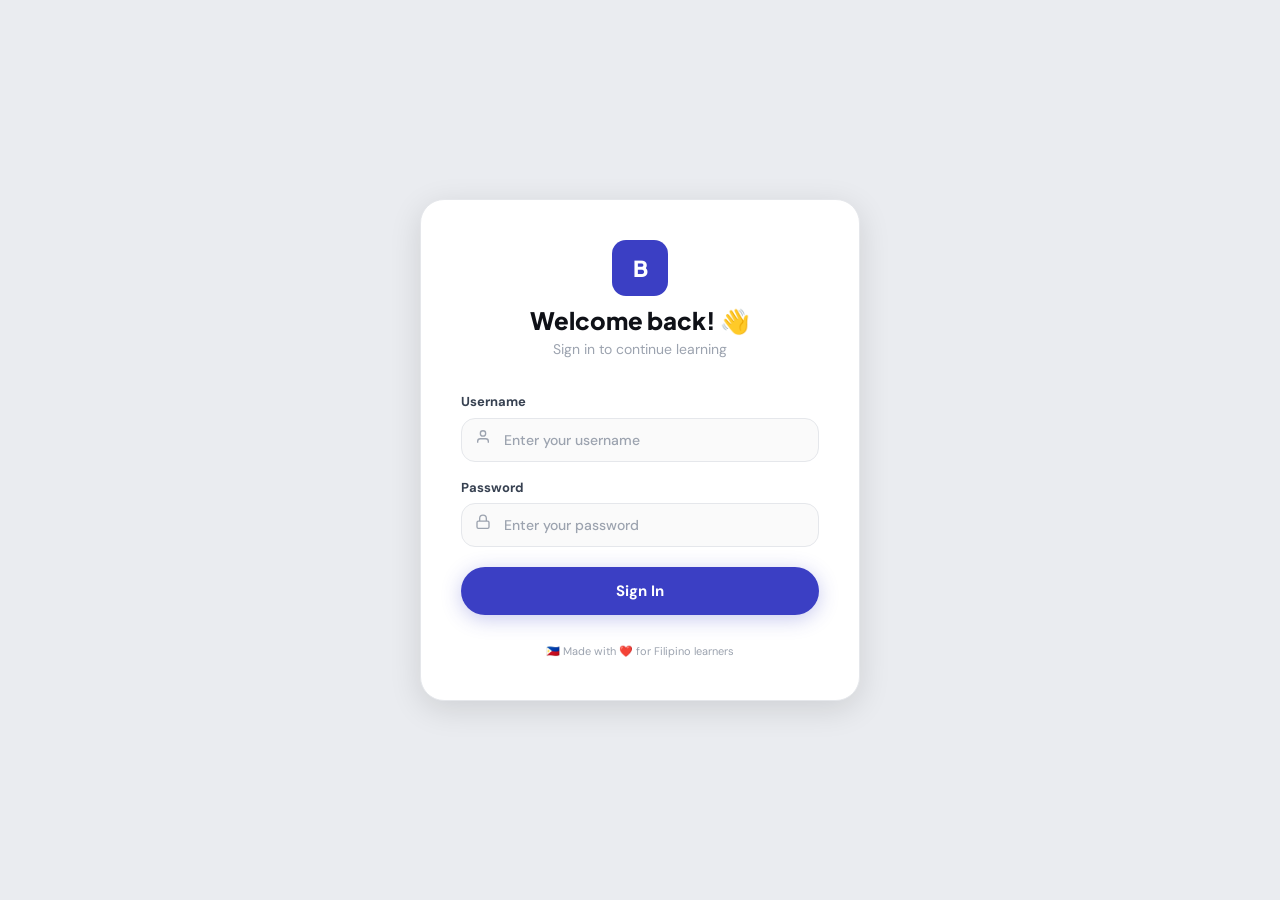
==== commit 3b6f04ad: "Merge feature/admin-analytics" ====
--- a/src/main/resources/static/index.html
+++ b/src/main/resources/static/index.html
@@ -8,7 +8,6 @@
       href="https://fonts.googleapis.com/css2?family=Plus+Jakarta+Sans:wght@400;500;600;700;800;900&family=DM+Sans:wght@400;500;600;700&display=swap"
       rel="stylesheet"
     />
-    <link rel="icon" type="image/png" href="images/bibo-logo.jpg" />
     <script>
       (function () {
         var t = null;
--- a/src/main/resources/static/index.css
+++ b/src/main/resources/static/index.css
@@ -1555,16 +1555,6 @@
 :root[data-theme="dark"] .pd-bell-badge {
   border-color: var(--card-bg);
 }
-:root[data-theme="dark"] .quiz-option.correct {
-  border-color: var(--accent-green);
-  background: rgba(16, 185, 129, 0.15);
-  color: #6ee7b7;
-}
-:root[data-theme="dark"] .quiz-option.wrong {
-  border-color: var(--accent-red);
-  background: rgba(239, 68, 68, 0.15);
-  color: #fca5a5;
-}
 
 /* Smooth swap, but not on first paint */
 html.theme-ready body,
@@ -2229,17 +2219,3 @@
   width: auto;
   border-radius: 2px;
 }
-
-.sidebar-logo-icon {
-  width: 40px;
-  height: 40px;
-  border-radius: 10px;
-  overflow: hidden;
-  flex-shrink: 0;
-}
-.bibo-logo {
-  width: 100%;
-  height: 100%;
-  object-fit: cover;
-  display: block;
-}
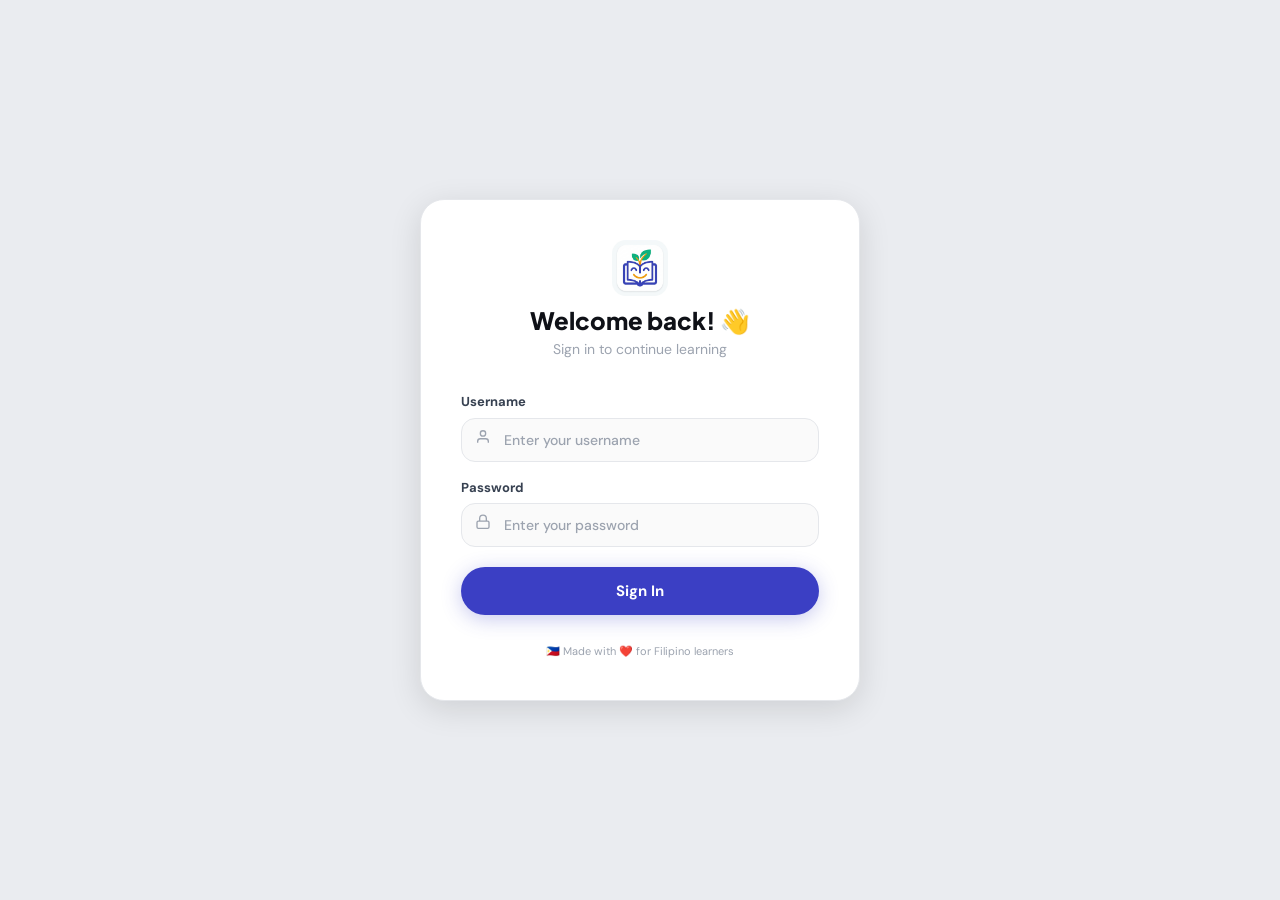
==== commit 7f2ae657: "Merge feature/search-sfx-branding" ====
--- a/src/main/resources/static/index.html
+++ b/src/main/resources/static/index.html
@@ -8,6 +8,7 @@
       href="https://fonts.googleapis.com/css2?family=Plus+Jakarta+Sans:wght@400;500;600;700;800;900&family=DM+Sans:wght@400;500;600;700&display=swap"
       rel="stylesheet"
     />
+    <link rel="icon" type="image/png" href="images/bibo-logo.jpg" />
     <script>
       (function () {
         var t = null;
--- a/src/main/resources/static/index.css
+++ b/src/main/resources/static/index.css
@@ -1555,6 +1555,16 @@
 :root[data-theme="dark"] .pd-bell-badge {
   border-color: var(--card-bg);
 }
+:root[data-theme="dark"] .quiz-option.correct {
+  border-color: var(--accent-green);
+  background: rgba(16, 185, 129, 0.15);
+  color: #6ee7b7;
+}
+:root[data-theme="dark"] .quiz-option.wrong {
+  border-color: var(--accent-red);
+  background: rgba(239, 68, 68, 0.15);
+  color: #fca5a5;
+}
 
 /* Smooth swap, but not on first paint */
 html.theme-ready body,
@@ -2219,3 +2229,17 @@
   width: auto;
   border-radius: 2px;
 }
+
+.sidebar-logo-icon {
+  width: 40px;
+  height: 40px;
+  border-radius: 10px;
+  overflow: hidden;
+  flex-shrink: 0;
+}
+.bibo-logo {
+  width: 100%;
+  height: 100%;
+  object-fit: cover;
+  display: block;
+}
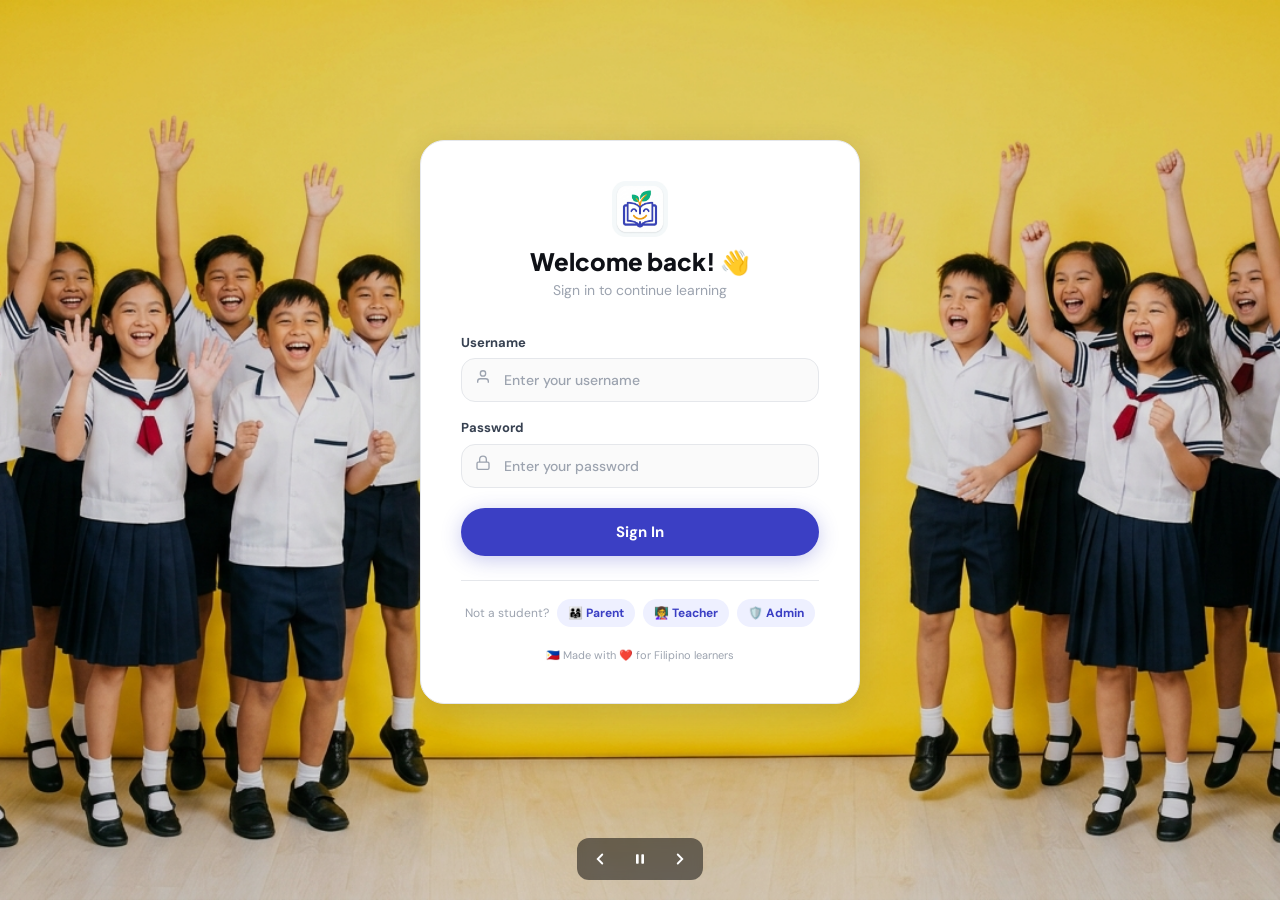
==== commit c1f1df22: "feat: photo slideshow on all login pages" ====
--- a/src/main/resources/static/index.html
+++ b/src/main/resources/static/index.html
@@ -29,6 +29,7 @@
     <div id="toast"></div>
     <div id="app"></div>
 
+    <script src="login_slideshow.js"></script>
     <script src="index.js"></script>
   </body>
 </html>
--- a/src/main/resources/static/index.css
+++ b/src/main/resources/static/index.css
@@ -624,6 +624,8 @@
   justify-content: center;
   padding: 24px;
   background: var(--bg);
+  position: relative;      
+  overflow: hidden;
 }
 .auth-card {
   width: 100%;
@@ -2242,4 +2244,168 @@
   height: 100%;
   object-fit: cover;
   display: block;
+}
+/* Links from the student login to the other portals */
+.portal-link {
+  padding: 5px 11px;
+  border-radius: 999px;
+  background: var(--primary-light);
+  color: var(--primary);
+  font-weight: 700;
+  text-decoration: none;
+}
+.portal-link:hover { filter: brightness(0.95); }
+
+/* ─── Login slideshow ─── */
+.login-bg { position: absolute; inset: 0; z-index: 0; }
+.login-bg::after {
+  content: ""; position: absolute; inset: 0;
+  background: linear-gradient(135deg, rgba(255,107,107,.55), rgba(78,205,196,.45));
+}
+.login-bg .slide {
+  position: absolute; inset: 0;
+  background-size: cover; background-position: center;
+  opacity: 0; animation: kenburns 18s infinite;
+}
+.login-bg .slide:nth-child(2) { animation-delay: 6s; }
+.login-bg .slide:nth-child(3) { animation-delay: 12s; }
+@keyframes kenburns {
+  0%   { opacity: 0; transform: scale(1); }
+  5%   { opacity: 1; }
+  33%  { opacity: 1; }
+  38%  { opacity: 0; transform: scale(1.12); }
+  100% { opacity: 0; }
+}
+#app-auth .auth-card { position: relative; z-index: 1; }
+@media (prefers-reduced-motion: reduce) {
+  .login-bg .slide { animation: none; }
+  .login-bg .slide:first-child { opacity: 1; }
+}
+
+/* ─── Locked games ─── */
+.game-locked { position: relative; opacity: .55; filter: grayscale(.6); }
+.game-locked::after { content: "🔒"; position: absolute; top: 12px; right: 12px; font-size: 20px; }
+
+.game-locked { cursor: not-allowed; }
+.game-locked:hover { transform: none; }
+
+/* ─── Cute illustrated dashboard banner ─── */
+.hero-banner--cute {
+  background:
+    linear-gradient(90deg, rgba(255,250,240,.95) 0%, rgba(255,250,240,.85) 35%, rgba(255,250,240,0) 60%),
+    url("images/dashboard-bg.jpg") right center / cover no-repeat,
+    linear-gradient(135deg, #ffe8d6 0%, #dff3ff 100%);
+  border: 3px solid #fff;
+  box-shadow: 0 10px 30px rgba(59, 63, 196, .12);
+  min-height: 220px;
+  display: flex;
+  align-items: center;
+}
+.hero-banner--cute::after { display: none; }
+.hero-banner--cute .hero-banner-content { max-width: 520px; position: relative; z-index: 1; }
+.hero-banner--cute h2 { color: #1e2a78; font-size: 28px; font-weight: 900; margin-bottom: 12px; line-height: 1.25; }
+.hero-banner--cute p { color: #475569; font-size: 14px; margin-bottom: 24px; line-height: 1.6; }
+.hero-banner--cute p strong { color: #3b3fc4; }
+
+@media (max-width: 768px) {
+  .hero-banner--cute {
+    background:
+      linear-gradient(rgba(255,250,240,.88), rgba(255,250,240,.88)),
+      url("images/dashboard-banner.png") right center / cover no-repeat,
+      linear-gradient(135deg, #ffe8d6 0%, #dff3ff 100%);
+  }
+}
+
+/* ── Missing spacing utility (used in Achievements + progress track) ── */
+.mb-28 { margin-bottom: 28px; }
+
+/* ── Achievements header summary (Total XP · Game Points · Rank) ── */
+.ach-header {
+  display: flex;
+  justify-content: space-between;
+  align-items: center;
+  gap: 24px;
+  flex-wrap: wrap;
+  margin-bottom: 32px;
+}
+.ach-summary {
+  display: flex;
+  background: var(--card-bg);
+  border: 1px solid var(--border);
+  border-radius: var(--radius-xl);
+  box-shadow: var(--shadow-sm);
+  overflow: hidden;
+}
+.ach-summary-item {
+  display: flex;
+  flex-direction: column;
+  align-items: center;
+  gap: 4px;
+  padding: 14px 28px;
+  min-width: 120px;
+}
+.ach-summary-item + .ach-summary-item { border-left: 1px solid var(--border); }
+.ach-summary-label {
+  font-size: 10px;
+  font-weight: 700;
+  color: var(--text-400);
+  text-transform: uppercase;
+  letter-spacing: 0.6px;
+  white-space: nowrap;
+}
+.ach-summary-value {
+  font-family: var(--font-display);
+  font-size: 24px;
+  font-weight: 900;
+  line-height: 1.1;
+  color: var(--c);
+}
+@media (max-width: 640px) {
+  .ach-summary { width: 100%; }
+  .ach-summary-item { flex: 1; min-width: 0; padding: 12px 8px; }
+  .ach-summary-value { font-size: 20px; }
+}
+
+/* ── Background photo slideshow (student login) ── */
+#app-auth { padding-bottom: 80px; }
+.bg-slideshow { position: fixed; inset: 0; z-index: 0; overflow: hidden; }
+.bg-slideshow::after {
+  content: ""; position: absolute; inset: 0; pointer-events: none;
+  background: rgba(0, 0, 0, 0.12);
+}
+.bg-slide {
+  position: absolute; inset: 0;
+  background-size: cover; background-position: center;
+  opacity: 0; transform: scale(1.06);
+  transition: opacity 1.2s ease, transform 6s ease;
+}
+.bg-slide.active { opacity: 1; transform: scale(1); }
+.bg-controls {
+  position: fixed; bottom: 20px; left: 50%; transform: translateX(-50%);
+  z-index: 3; display: flex; gap: 2px; padding: 4px;
+  border-radius: 12px; background: rgba(0,0,0,.5); backdrop-filter: blur(6px);
+}
+.bg-controls button {
+  width: 38px; height: 34px; border: 0; border-radius: 8px;
+  background: transparent; color: #fff; cursor: pointer;
+  display: grid; place-items: center;
+}
+.bg-controls button:hover { background: rgba(255,255,255,.15); }
+.bg-controls button:focus-visible { outline: 2px solid #fff; outline-offset: 2px; }
+@media (prefers-reduced-motion: reduce) {
+  .bg-slide { transition: none; transform: none; }
+}
+
+@media (max-width: 640px) {
+  .bg-slide { background-position: 18% center; }
+}
+
+body:has(#app-auth) #mobile-menu-btn { display: none; }
+
+@media (max-width: 640px) {
+  #app-auth .auth-card {
+    background: rgba(26, 31, 51, 0.78);
+    backdrop-filter: blur(10px);
+    -webkit-backdrop-filter: blur(10px);
+  }
 }
